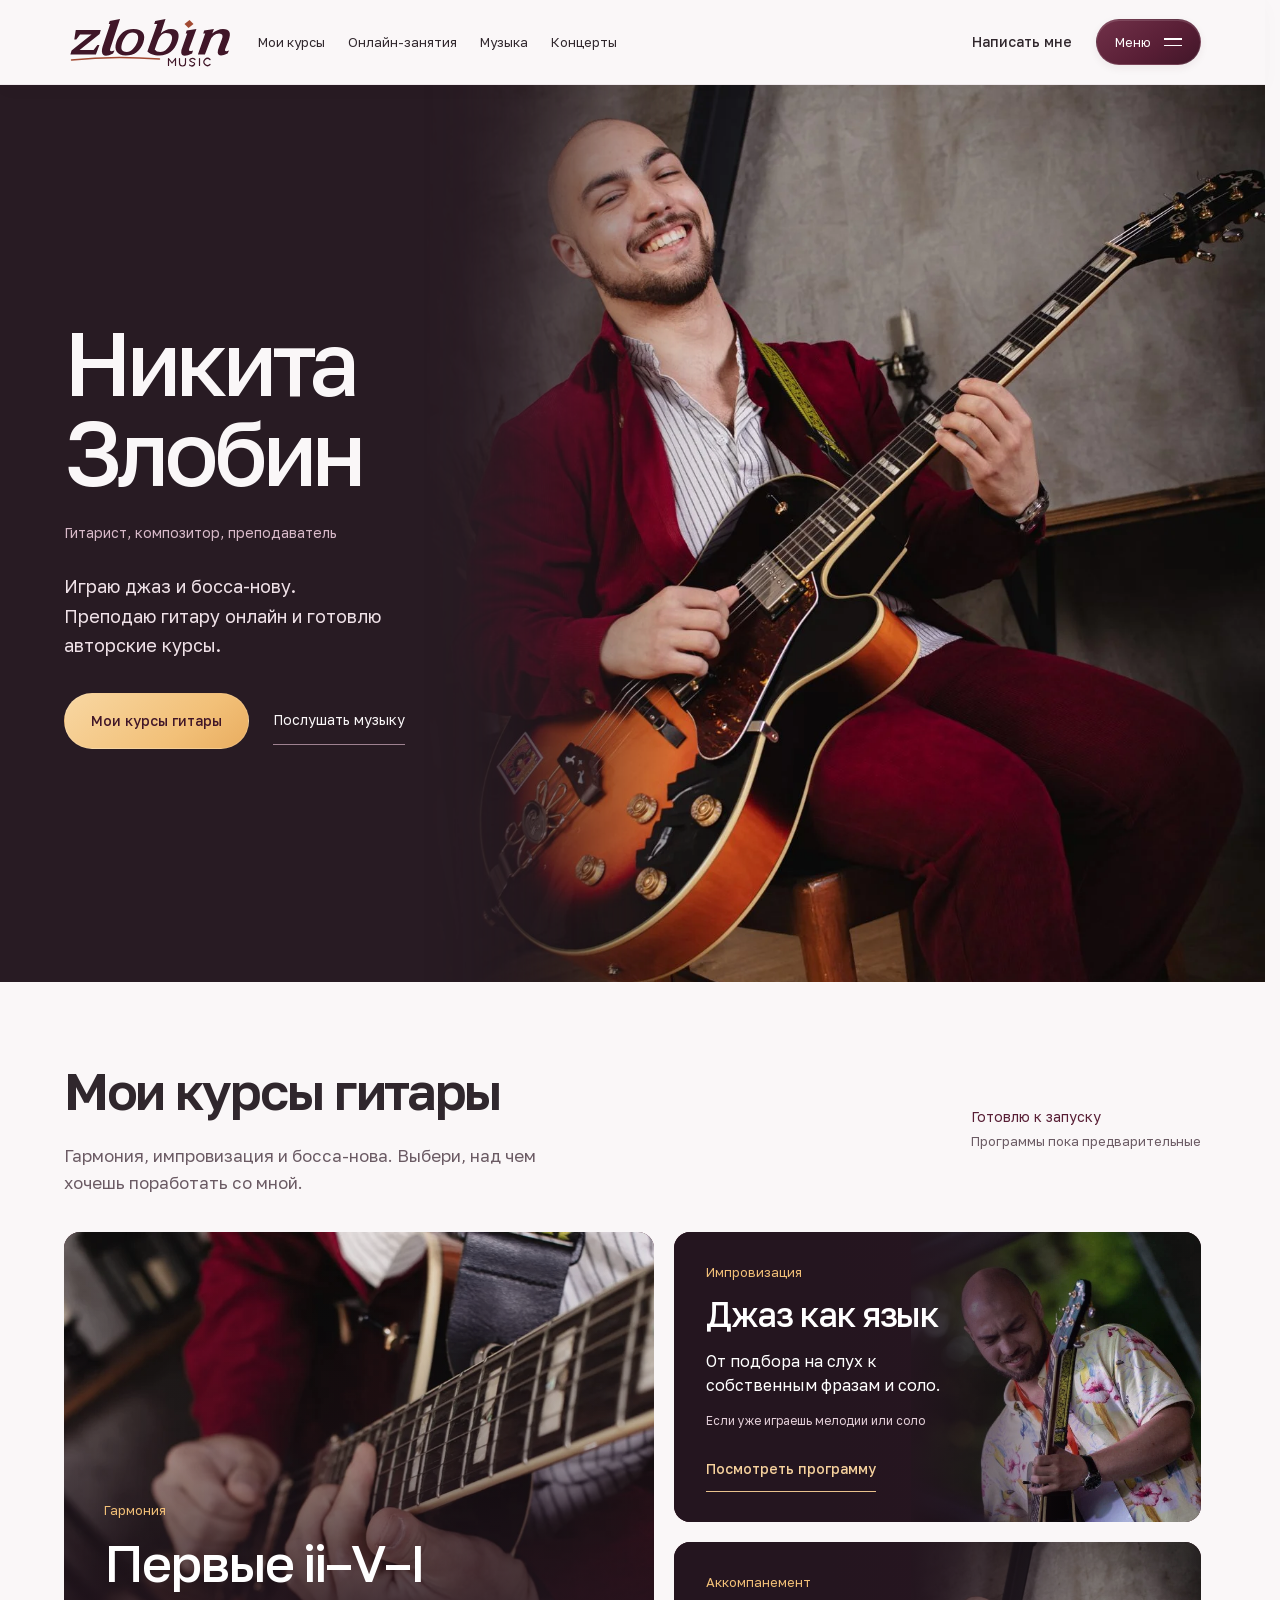
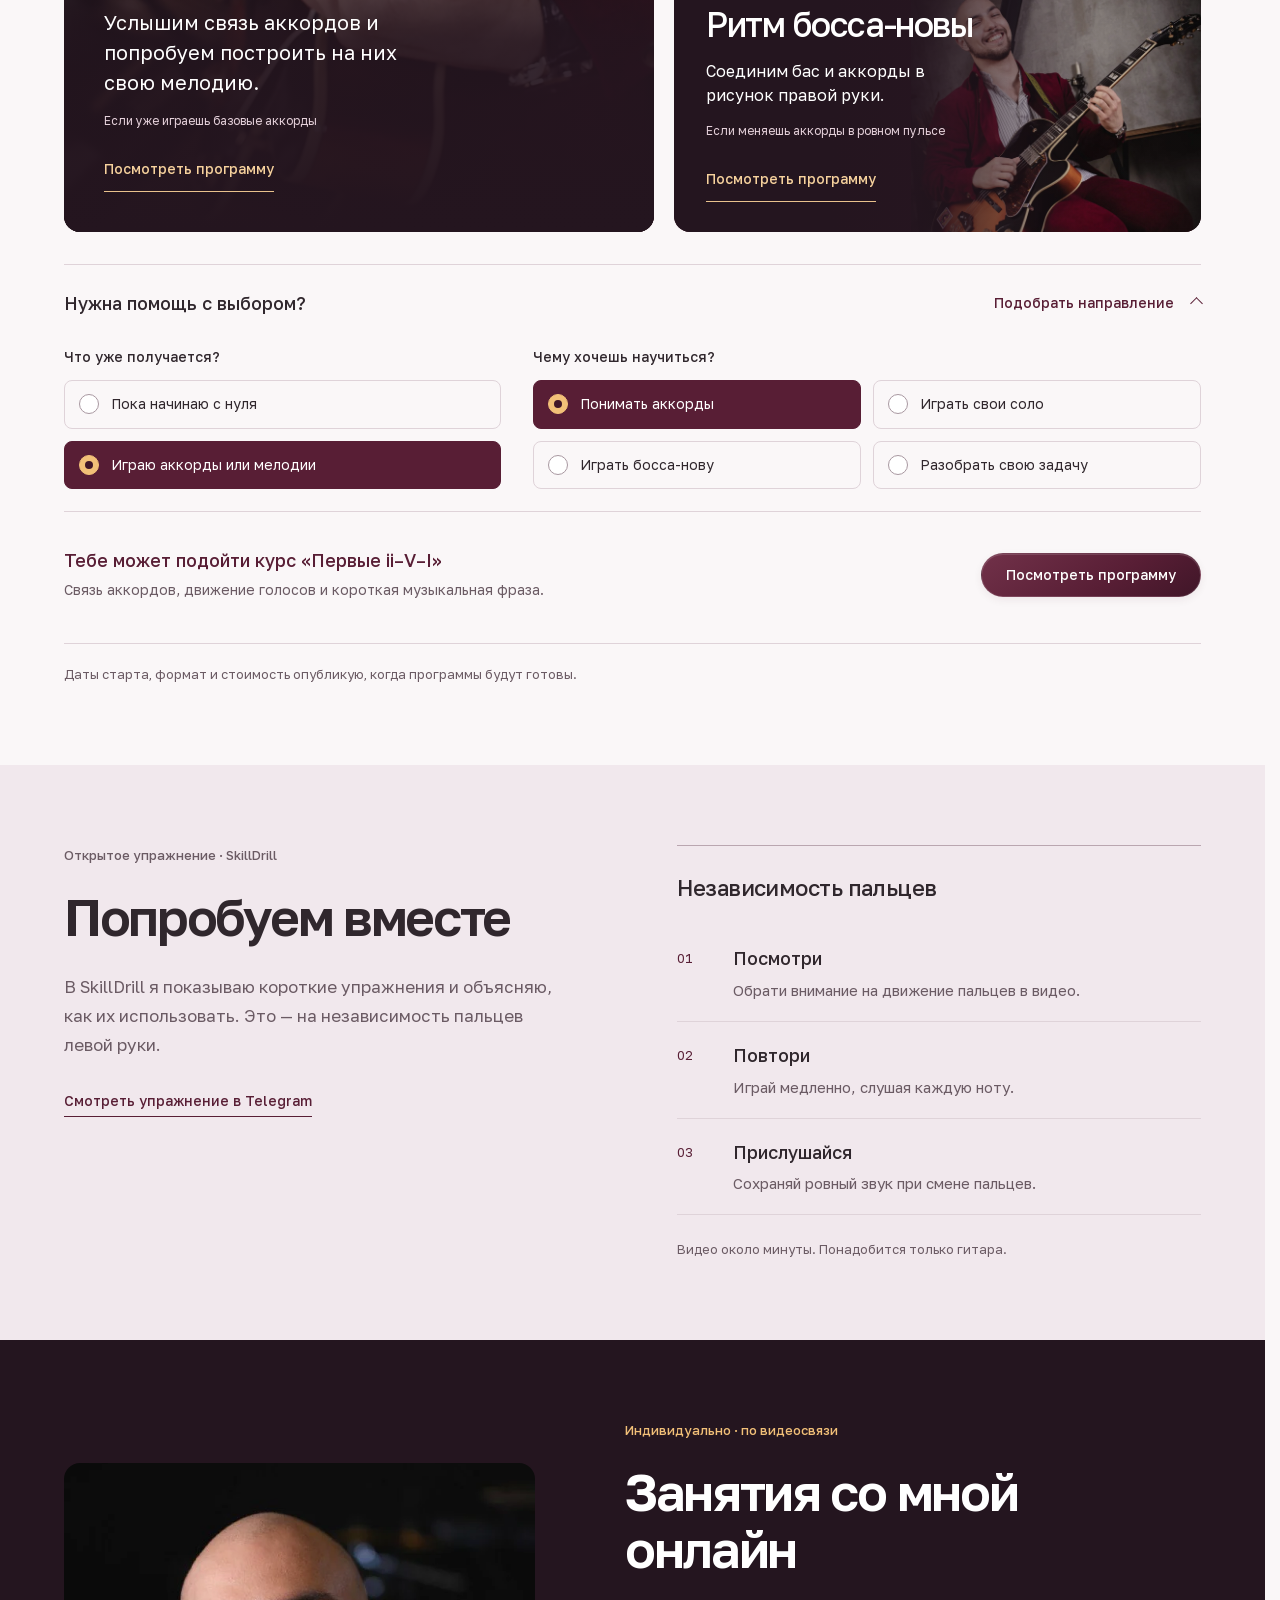
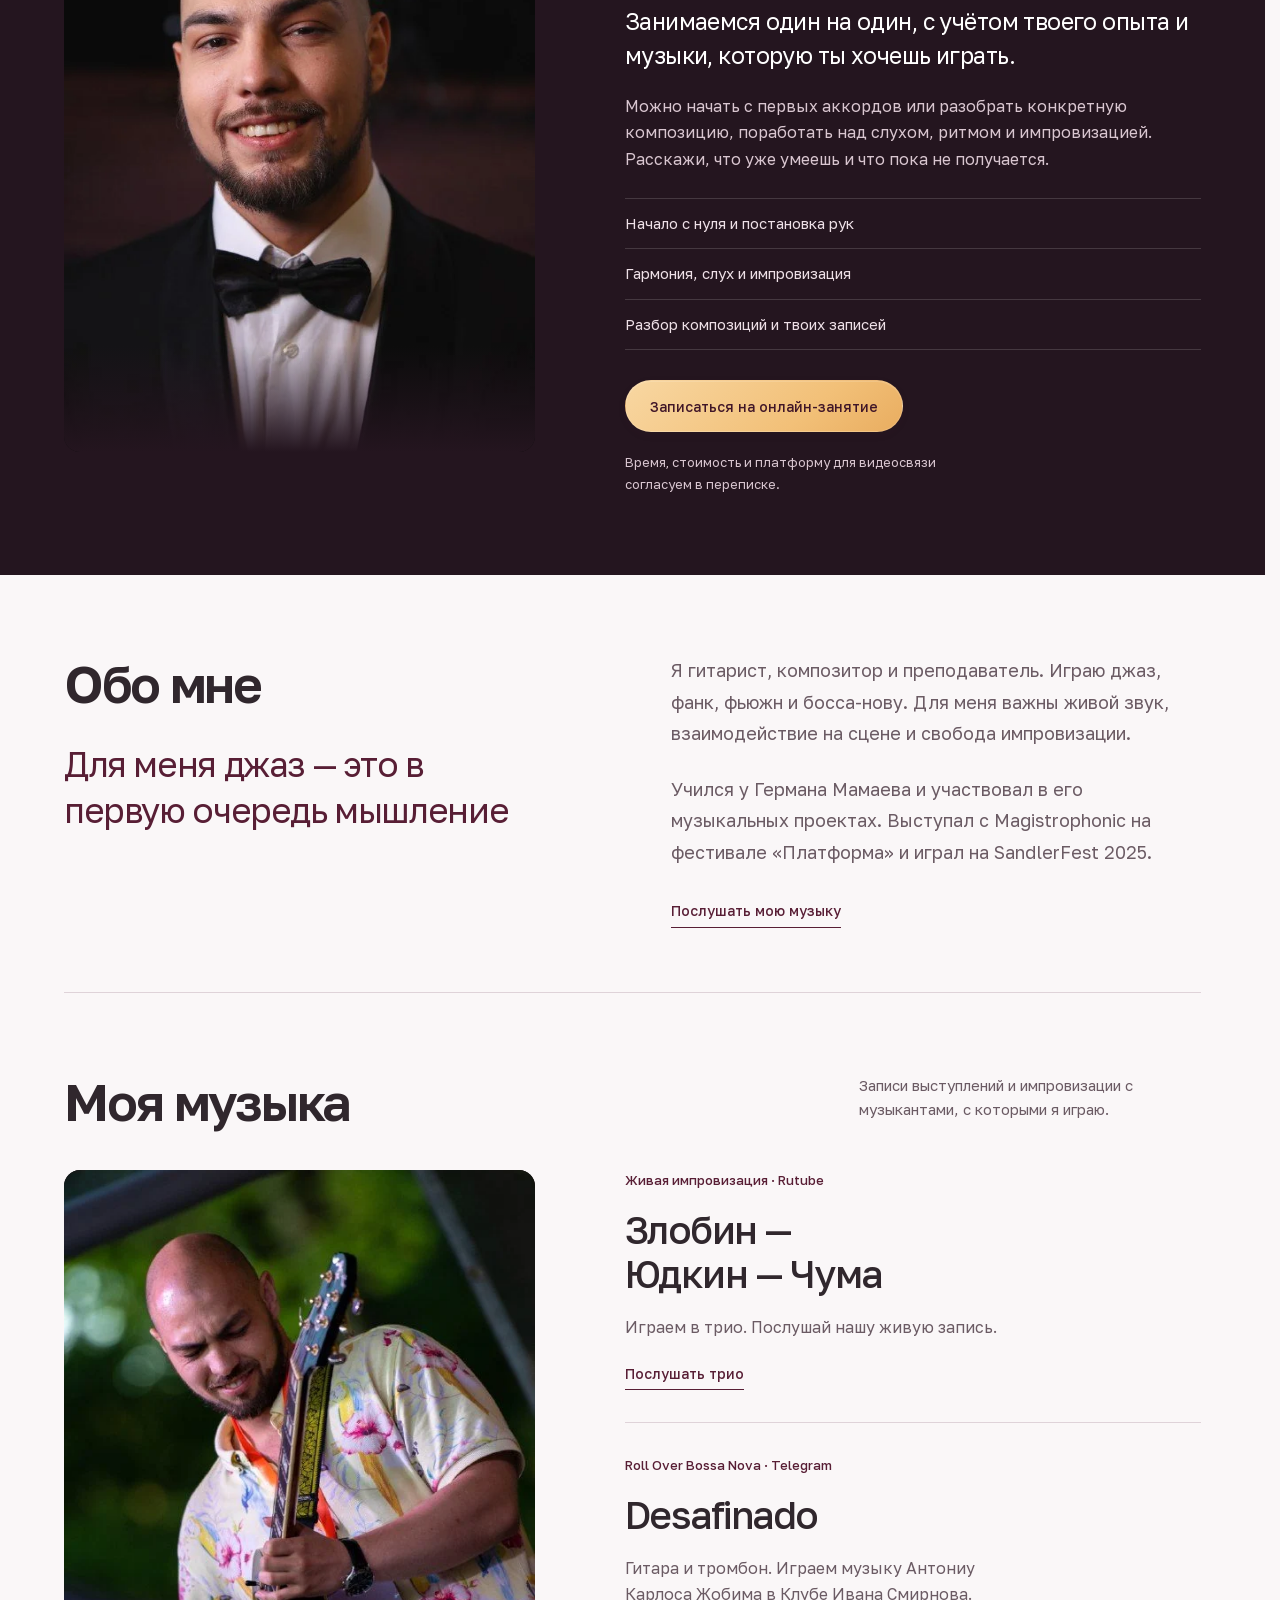
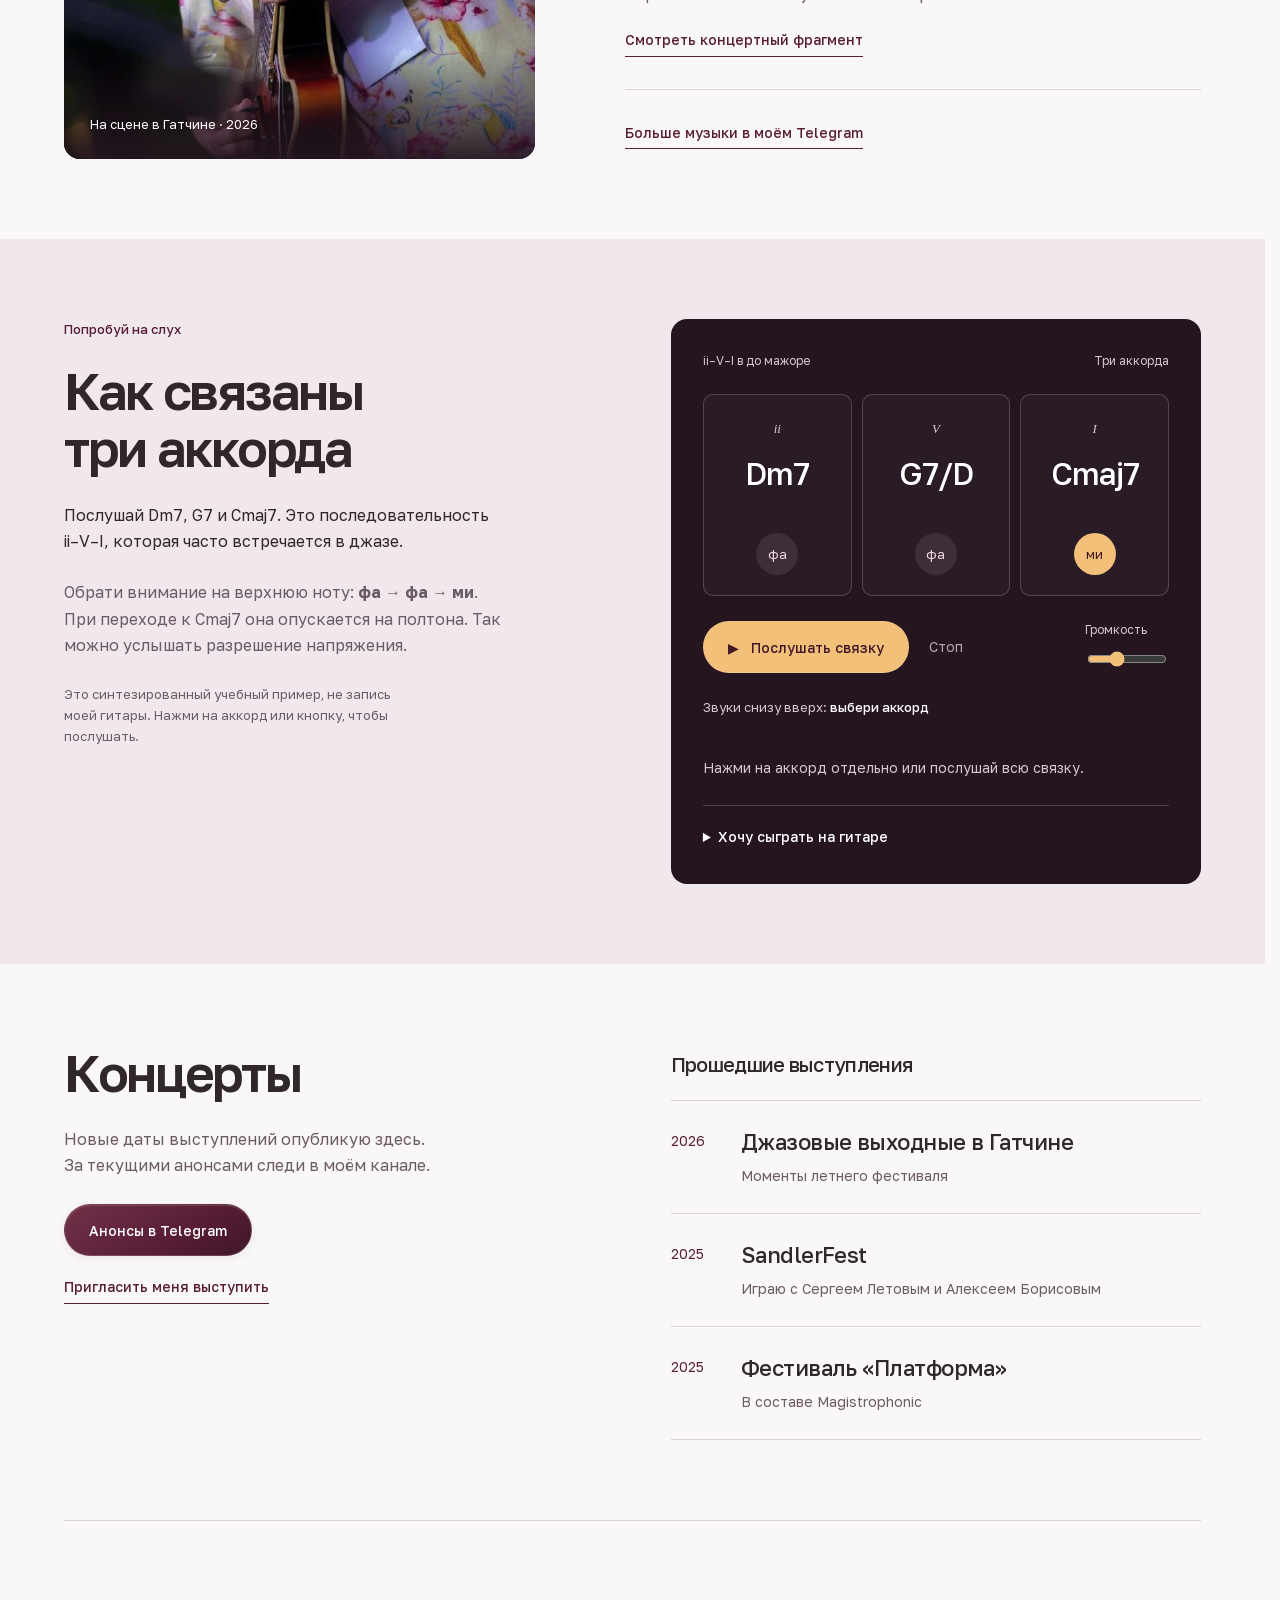
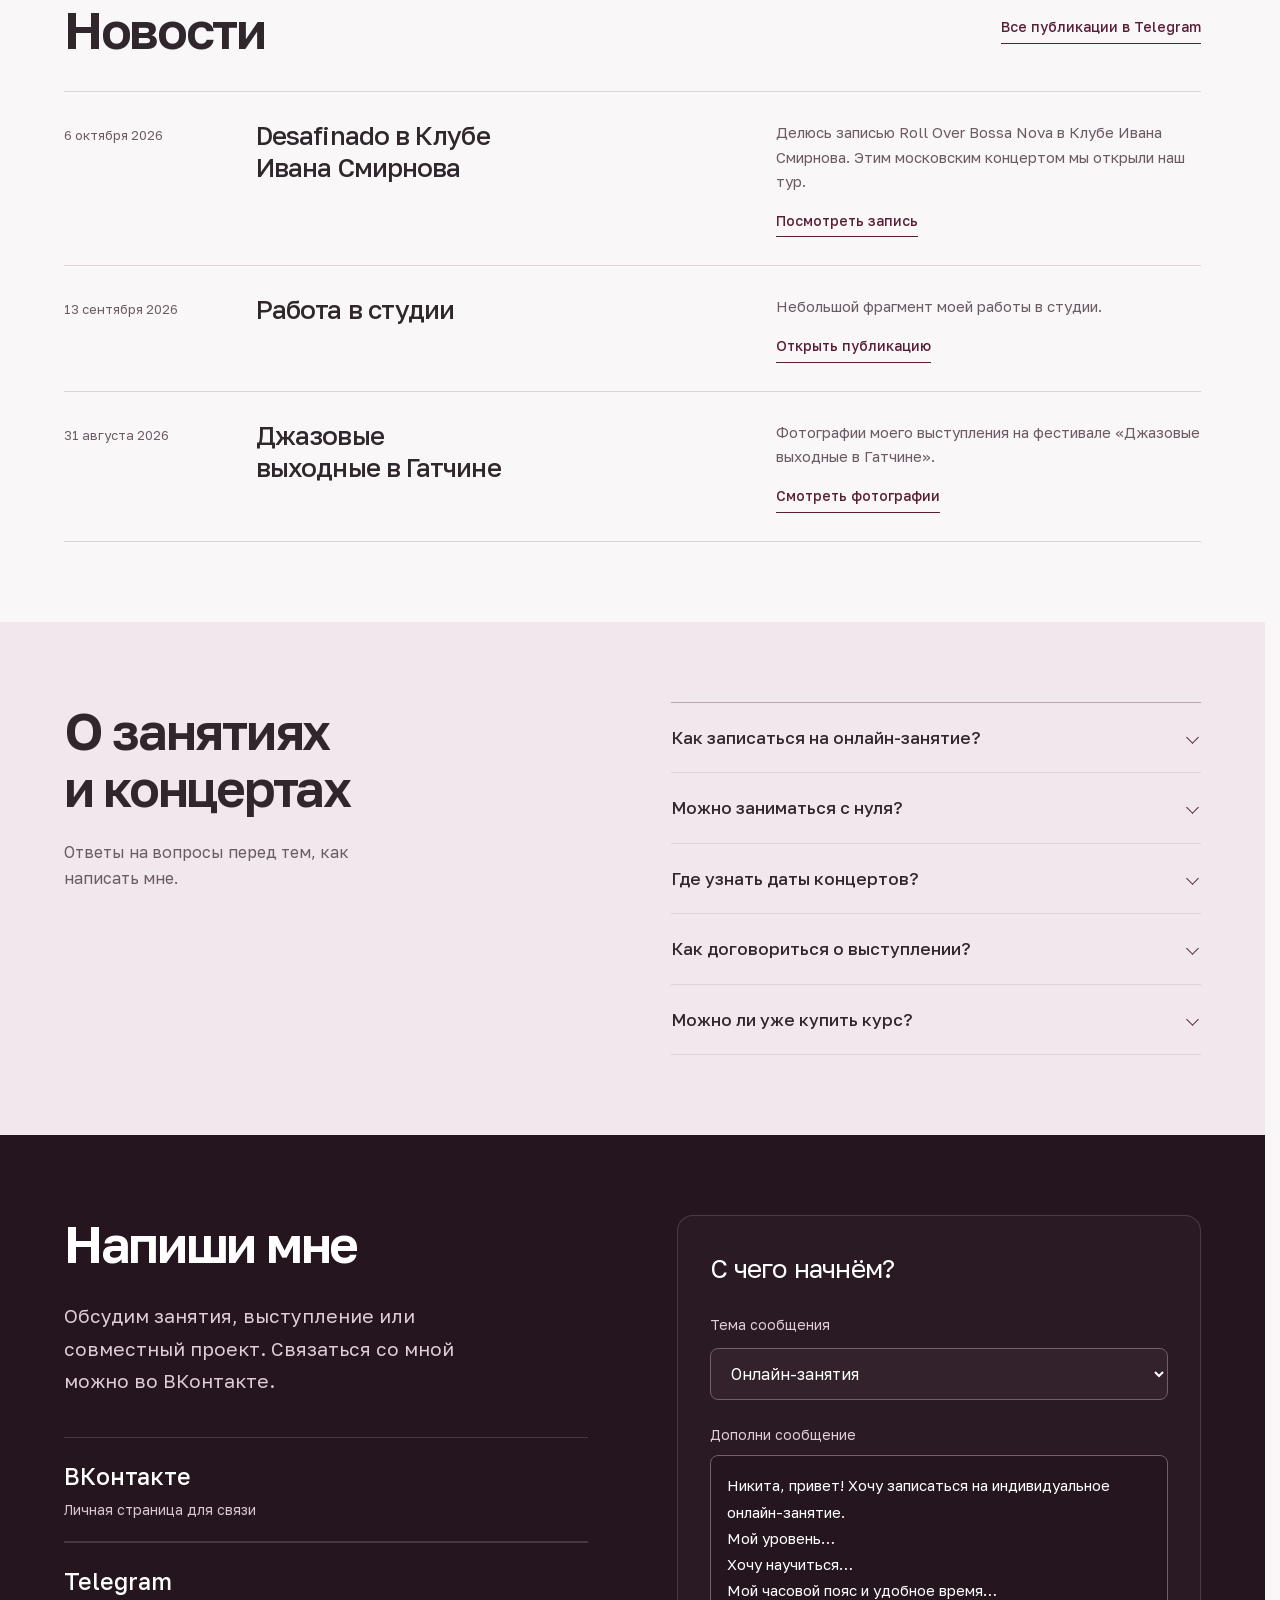
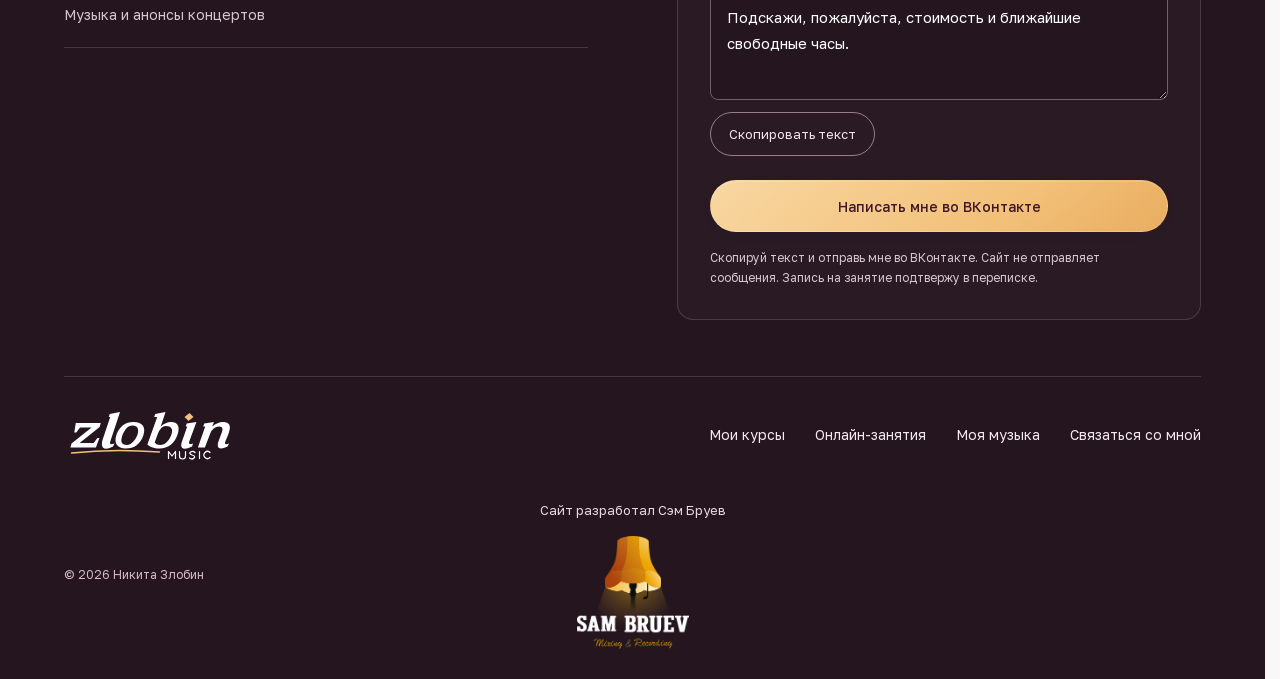
==== docs/index.html @ dd5ce8de "Allocate two thirds to portrait and soften extended fade" ====
<!doctype html>
<html lang="ru">
<head>
<meta charset="utf-8">
<meta name="viewport" content="width=device-width, initial-scale=1">
<meta name="theme-color" content="#581e35">
<meta name="description" content="Я Никита Злобин, гитарист, композитор и преподаватель. Здесь моя музыка, концерты, новости, индивидуальные онлайн-занятия и курсы гитары.">
<meta name="robots" content="noindex, nofollow">
<meta property="og:title" content="Никита Злобин — музыка, концерты и занятия">
<meta property="og:description" content="Моя музыка, концертные записи и индивидуальные онлайн-занятия гитарой.">
<meta property="og:type" content="website">
<title>Никита Злобин — гитарист, композитор, преподаватель | Zlobin Music</title>
<link rel="icon" href="assets/favicon.svg?v=pathways-20261018" type="image/svg+xml">
<link rel="stylesheet" href="styles.css?v=hero-thirds-20261019">
<script src="site.js?v=pathways-20261018" defer></script>
<script src="app.js?v=pathways-20261018" defer></script>
</head>
<body>
<a class="skip" href="#main">Перейти к содержимому</a>
<header class="header">
 <a class="brand" href="#" aria-label="Zlobin Music — на главную"><img src="assets/logo.svg?v=pathways-20261018" alt="Zlobin Music" width="340" height="104"></a>
 <button class="menu-toggle" type="button" aria-expanded="false" aria-controls="menu-dialog" aria-haspopup="dialog">Меню <span class="menu-icon" aria-hidden="true"><i></i><i></i></span></button>
 <nav id="navigation" aria-label="Главная навигация"><a href="#courses">Мои курсы</a><a href="#lessons">Онлайн-занятия</a><a href="#music">Музыка</a><a href="#concerts">Концерты</a></nav>
 <a class="header-contact" href="#contact">Написать мне</a>
</header>
<main id="main">
<section class="artist-opening" aria-labelledby="hero-title">
 <div class="opening-layout">
  <div class="opening-copy">
   <h1 id="hero-title"><span>Никита</span> <span>Злобин</span></h1>
   <p class="opening-role">Гитарист, композитор, преподаватель</p>
   <p class="opening-description">Играю джаз и босса-нову.<br>Преподаю гитару онлайн и готовлю авторские курсы.</p>
   <div class="opening-actions"><a class="button button-light" href="#courses">Мои курсы гитары</a><a class="opening-listen" href="#music">Послушать музыку</a></div>
  </div>
  <figure class="opening-portrait"><img src="assets/portrait-burgundy.webp" width="1200" height="1800" alt="Я с полуакустической гитарой в бордовом костюме" fetchpriority="high"></figure>
 </div>
</section>
<section class="courses section editorial-courses" id="courses" aria-labelledby="courses-title">
 <div class="section-heading"><div><h2 id="courses-title">Мои курсы гитары</h2><p class="course-section-intro">Гармония, импровизация и босса-нова. Выбери, над чем хочешь поработать со мной.</p></div><p class="course-release-note">Готовлю к запуску<br><span>Программы пока предварительные</span></p></div>
 <div class="editorial-course-grid">
 <article class="course-feature course-feature-main"><img class="course-cover" src="assets/hands-fretboard.webp" width="1300" height="867" alt="Мои руки на грифе гитары" loading="lazy"><div class="course-feature-copy"><p class="course-category">Гармония</p><h3><a href="course-harmony.html">Первые ii–V–I</a></h3><p class="course-description">Услышим связь аккордов и попробуем построить на них свою мелодию.</p><p class="course-entry">Если уже играешь базовые аккорды</p><a class="course-feature-link" href="course-harmony.html">Посмотреть программу</a></div></article>
 <article class="course-feature course-feature-jazz"><img class="course-cover" src="assets/concert-gatchina.webp" width="532" height="800" alt="Играю на концерте в Гатчине" loading="lazy"><div class="course-feature-copy"><p class="course-category">Импровизация</p><h3><a href="course-jazz.html">Джаз как язык</a></h3><p class="course-description">От подбора на слух к собственным фразам и соло.</p><p class="course-entry">Если уже играешь мелодии или соло</p><a class="course-feature-link" href="course-jazz.html">Посмотреть программу</a></div></article>
 <article class="course-feature course-feature-bossa"><img class="course-cover" src="assets/portrait-burgundy.webp" width="1200" height="1800" alt="С гитарой перед выступлением" loading="lazy"><div class="course-feature-copy"><p class="course-category">Аккомпанемент</p><h3><a href="course-bossa.html">Ритм босса-новы</a></h3><p class="course-description">Соединим бас и аккорды в рисунок правой руки.</p><p class="course-entry">Если меняешь аккорды в ровном пульсе</p><a class="course-feature-link" href="course-bossa.html">Посмотреть программу</a></div></article>
 </div>
 <details class="course-assistance" open><summary><span>Нужна помощь с выбором?</span><span class="assistance-action">Подобрать направление</span></summary><div class="details-body"><div class="learning-finder" id="choose" aria-labelledby="choose-title">
 <div class="finder-heading"><h3 id="choose-title">Подберём направление</h3><p>Расскажи, что уже получается и что хочется освоить.</p></div>
 <div class="finder-fields"><fieldset class="level-options"><legend>Что уже получается?</legend><label><input type="radio" name="level" value="new"><span>Пока начинаю с нуля</span></label><label><input type="radio" name="level" value="basics" checked><span>Играю аккорды или мелодии</span></label></fieldset>
 <fieldset class="goal-options"><legend>Чему хочешь научиться?</legend><label><input type="radio" name="goal" value="harmony" checked><span>Понимать аккорды</span></label><label><input type="radio" name="goal" value="jazz"><span>Играть свои соло</span></label><label><input type="radio" name="goal" value="bossa"><span>Играть босса-нову</span></label><label><input type="radio" name="goal" value="personal"><span>Разобрать свою задачу</span></label></fieldset></div>
 <div class="recommendation"><div role="status" aria-live="polite"><p id="recommendation-title">Тебе может подойти курс «Первые ii–V–I»</p><span id="recommendation-text">Связь аккордов, движение голосов и короткая музыкальная фраза.</span></div><a class="button button-dark" id="recommendation-action" href="course-harmony.html">Посмотреть программу</a></div>
 <noscript><p>Выбери направление из программ выше или напиши мне о своей задаче.</p></noscript>
 </div></div></details>
 <p class="catalog-note">Даты старта, формат и стоимость опубликую, когда программы будут готовы.</p>
</section>
<section class="section first-lesson" id="first-lesson" aria-labelledby="first-lesson-title">
 <div class="sample-copy"><p class="section-label">Открытое упражнение · SkillDrill</p><h2 id="first-lesson-title">Попробуем вместе</h2><p class="sample-description">В SkillDrill я показываю короткие упражнения и объясняю, как их использовать. Это — на независимость пальцев левой руки.</p><a class="text-link" href="https://t.me/Zlobin_Academy/1515" target="_blank" rel="noopener noreferrer">Смотреть упражнение в Telegram</a></div>
 <div class="exercise-guide"><p class="exercise-heading">Независимость пальцев</p><ol class="exercise-steps"><li><span>Посмотри</span><p>Обрати внимание на движение пальцев в видео.</p></li><li><span>Повтори</span><p>Играй медленно, слушая каждую ноту.</p></li><li><span>Прислушайся</span><p>Сохраняй ровный звук при смене пальцев.</p></li></ol><p class="sample-caption">Видео около минуты. Понадобится только гитара.</p></div>
</section>
<section class="section lessons-section" id="lessons" aria-labelledby="lessons-title"><div class="lessons-photo"><img src="assets/portrait-tux.webp" width="1200" height="1800" alt="Мой портрет перед выступлением" loading="lazy"></div><div class="lessons-copy"><p class="section-label">Индивидуально · по видеосвязи</p><h2 id="lessons-title">Занятия со мной<br>онлайн</h2><p class="large-text">Занимаемся один на один, с учётом твоего опыта и музыки, которую ты хочешь играть.</p><p>Можно начать с первых аккордов или разобрать конкретную композицию, поработать над слухом, ритмом и импровизацией. Расскажи, что уже умеешь и что пока не получается.</p><ul class="lesson-topics"><li>Начало с нуля и постановка рук</li><li>Гармония, слух и импровизация</li><li>Разбор композиций и твоих записей</li></ul><a class="button button-light" href="#contact" data-contact-intent="lesson">Записаться на онлайн-занятие</a><p class="lesson-terms">Время, стоимость и платформу для видеосвязи согласуем в переписке.</p></div></section>
<section class="section mentor" id="nikita" aria-labelledby="nikita-title">
 <div class="mentor-intro"><h2 id="nikita-title">Обо мне</h2><p class="artist-statement">Для меня джаз — это в первую очередь мышление</p></div>
 <div class="mentor-copy"><p>Я гитарист, композитор и преподаватель. Играю джаз, фанк, фьюжн и босса-нову. Для меня важны живой звук, взаимодействие на сцене и свобода импровизации.</p><p>Учился у Германа Мамаева и участвовал в его музыкальных проектах. Выступал с Magistrophonic на фестивале «Платформа» и играл на SandlerFest 2025.</p><a class="text-link" href="#music">Послушать мою музыку</a></div>
</section>
<section class="section music-section" id="music" aria-labelledby="music-title">
 <div class="section-heading"><div><h2 id="music-title">Моя музыка</h2></div><p class="section-aside">Записи выступлений и импровизации с музыкантами, с которыми я играю.</p></div>
 <div class="music-layout">
  <figure class="music-portrait"><img src="assets/concert-gatchina.webp" width="532" height="800" alt="Играю на фестивале в Гатчине" loading="lazy"><figcaption>На сцене в Гатчине · 2026</figcaption></figure>
  <div class="music-recordings"><article class="recording"><p class="section-label">Живая импровизация · Rutube</p><h3>Злобин —<br>Юдкин — Чума</h3><p>Играем в трио. Послушай нашу живую запись.</p><a class="text-link" href="https://rutube.ru/video/dad7300457212fba377046d3d263dbac/" target="_blank" rel="noopener noreferrer">Послушать трио</a></article><article class="recording"><p class="section-label">Roll Over Bossa Nova · Telegram</p><h3>Desafinado</h3><p>Гитара и тромбон. Играем музыку Антониу Карлоса Жобима в Клубе Ивана Смирнова.</p><a class="text-link" href="https://t.me/Zlobin_Academy/1796" target="_blank" rel="noopener noreferrer">Смотреть концертный фрагмент</a></article><a class="music-more text-link" href="https://t.me/Zlobin_Academy" target="_blank" rel="noopener noreferrer">Больше музыки в моём Telegram</a></div>
 </div>
</section>
<section class="practice" id="practice" aria-labelledby="practice-title">
 <div class="practice-intro"><p class="section-label">Попробуй на слух</p><h2 id="practice-title">Как связаны<br>три аккорда</h2><p>Послушай Dm7, G7 и Cmaj7. Это последовательность ii–V–I, которая часто встречается в джазе.</p><p class="practice-instruction">Обрати внимание на верхнюю ноту: <strong>фа → фа → ми</strong>. При переходе к Cmaj7 она опускается на полтона. Так можно услышать разрешение напряжения.</p><p class="audio-disclaimer">Это синтезированный учебный пример, не запись моей гитары. Нажми на аккорд или кнопку, чтобы послушать.</p></div>
 <div class="lesson"><div class="lesson-top"><span>ii–V–I в до мажоре</span><span>Три аккорда</span></div>
  <div class="chords"><button class="chord" data-chord="0" aria-label="Послушать Dm7, ре минор септаккорд"><span class="degree">ii</span><strong>Dm7</strong><span class="chord-notes">ре · ля · до · фа</span><span class="top-note">фа</span></button><button class="chord" data-chord="1" aria-label="Послушать G7 с ре в басу"><span class="degree">V</span><strong>G7/D</strong><span class="chord-notes">ре · соль · си · фа</span><span class="top-note">фа</span></button><button class="chord" data-chord="2" aria-label="Послушать Cmaj7, до мажорный большой септаккорд"><span class="degree">I</span><strong>Cmaj7</strong><span class="chord-notes">до · соль · си · ми</span><span class="top-note resolve">ми</span></button></div>
  <div class="lesson-controls"><button class="button button-dark" id="play-sequence" aria-pressed="false"><span aria-hidden="true">▶</span> Послушать связку</button><button class="sound-stop" id="stop-audio" disabled>Стоп</button><label class="volume">Громкость <input id="volume" type="range" min="0" max="100" value="35" aria-label="Громкость примера"></label></div>
  <p class="voicing-caption">Звуки снизу вверх: <strong id="voicing-notes">выбери аккорд</strong></p><p class="sound-status" id="sound-status" role="status" aria-live="polite">Нажми на аккорд отдельно или послушай всю связку.</p>
  <details class="play-yourself"><summary>Хочу сыграть на гитаре</summary><div class="details-body"><div><p>Стандартный строй: ми–ля–ре–соль–си–ми. Струны от шестой к первой. × — не играть. Числа — лады.</p><dl><div><dt>Dm7</dt><dd>× 5 7 5 6 ×</dd></div><div><dt>G7/D</dt><dd>× 5 5 4 6 ×</dd></div><div><dt>Cmaj7</dt><dd>× 3 5 4 5 ×</dd></div></dl><p>G7/D — аккорд G7 с нотой ре в басу. Играй медленно, слушая каждый голос. Сначала спой верхние ноты, затем найди их на грифе.</p></div></div></details>
 </div>
</section>
<section class="concert-section section" id="concerts" aria-labelledby="concerts-title">
 <div class="concert-heading"><h2 id="concerts-title">Концерты</h2><p>Новые даты выступлений опубликую здесь. За текущими анонсами следи в моём канале.</p><a class="button button-dark" href="https://t.me/Zlobin_Academy" target="_blank" rel="noopener noreferrer">Анонсы в Telegram</a><a class="text-link concert-booking" href="#contact" data-contact-intent="concert">Пригласить меня выступить</a></div>
 <div class="concert-archive"><h3>Прошедшие выступления</h3>
 <a class="archive-item" href="https://t.me/Zlobin_Academy/1784" target="_blank" rel="noopener noreferrer"><span class="archive-year">2026</span><div><h4>Джазовые выходные в Гатчине</h4><p>Моменты летнего фестиваля</p></div></a>
 <a class="archive-item" href="https://t.me/Zlobin_Academy/1471" target="_blank" rel="noopener noreferrer"><span class="archive-year">2025</span><div><h4>SandlerFest</h4><p>Играю с Сергеем Летовым и Алексеем Борисовым</p></div></a>
 <a class="archive-item" href="https://t.me/Zlobin_Academy/1303" target="_blank" rel="noopener noreferrer"><span class="archive-year">2025</span><div><h4>Фестиваль «Платформа»</h4><p>В составе Magistrophonic</p></div></a>
 </div>
</section>
<section class="section news-section" id="news" aria-labelledby="news-title"><div class="section-heading"><div><h2 id="news-title">Новости</h2></div><a class="text-link" href="https://t.me/Zlobin_Academy" target="_blank" rel="noopener noreferrer">Все публикации в Telegram</a></div>
 <div class="news-grid">
 <article class="news-item"><time datetime="2026-10-06">6 октября 2026</time><h3><a href="https://t.me/Zlobin_Academy/1796" target="_blank" rel="noopener noreferrer">Desafinado в Клубе Ивана Смирнова</a></h3><p>Делюсь записью Roll Over Bossa Nova в Клубе Ивана Смирнова. Этим московским концертом мы открыли наш тур.</p><a class="text-link" href="https://t.me/Zlobin_Academy/1796" target="_blank" rel="noopener noreferrer">Посмотреть запись</a></article>
 <article class="news-item"><time datetime="2026-09-13">13 сентября 2026</time><h3><a href="https://t.me/Zlobin_Academy/1791" target="_blank" rel="noopener noreferrer">Работа в студии</a></h3><p>Небольшой фрагмент моей работы в студии.</p><a class="text-link" href="https://t.me/Zlobin_Academy/1791" target="_blank" rel="noopener noreferrer">Открыть публикацию</a></article>
 <article class="news-item"><time datetime="2026-08-31">31 августа 2026</time><h3><a href="https://t.me/Zlobin_Academy/1784" target="_blank" rel="noopener noreferrer">Джазовые выходные в Гатчине</a></h3><p>Фотографии моего выступления на фестивале «Джазовые выходные в Гатчине».</p><a class="text-link" href="https://t.me/Zlobin_Academy/1784" target="_blank" rel="noopener noreferrer">Смотреть фотографии</a></article>
 </div>
</section>
<section class="section faq" id="questions" aria-labelledby="faq-title"><div><h2 id="faq-title">О занятиях<br>и концертах</h2><p class="faq-intro">Ответы на вопросы перед тем, как написать мне.</p></div><div class="faq-list">
<details><summary>Как записаться на онлайн-занятие?</summary><div class="details-body"><p>Выбери тему «Онлайн-занятия» в контактах и напиши мне во ВКонтакте. Расскажи о своём уровне и задачах, укажи часовой пояс и удобное время. Стоимость, расписание и платформу для видеосвязи обсудим в переписке. Запись подтвержу лично.</p></div></details>
<details><summary>Можно заниматься с нуля?</summary><div class="details-body"><p>Да, можем начать с первых аккордов. Расскажи мне о своём инструменте и о музыке, которую хочешь играть. А для курсов ii–V–I, импровизации и босса-новы уже понадобятся базовые навыки.</p></div></details>
<details><summary>Где узнать даты концертов?</summary><div class="details-body"><p>Следи за анонсами в <a href="https://t.me/Zlobin_Academy" target="_blank" rel="noopener noreferrer">моём Telegram-канале</a>. Записи и фотографии прошлых выступлений собраны в разделе «Концерты».</p></div></details>
<details><summary>Как договориться о выступлении?</summary><div class="details-body"><p>В контактах выбери «Выступление на мероприятии». Напиши мне дату, город, площадку и желаемый формат выступления. Обсудим программу и условия.</p></div></details>
<details><summary>Можно ли уже купить курс?</summary><div class="details-body"><p>Я ещё готовлю курсы. Пока можно посмотреть предварительные программы и написать мне о своём интересе. Даты, формат и стоимость опубликую перед запуском. Оплата на сайте пока не открыта.</p></div></details>
</div></section>
<section class="contact" id="contact" aria-labelledby="contact-title"><div><h2 id="contact-title">Напиши мне</h2><p class="contact-intro">Обсудим занятия, выступление или совместный проект. Связаться со мной можно во ВКонтакте.</p><div class="contact-links"><a href="https://vk.com/nik_zlobin" target="_blank" rel="noopener noreferrer"><strong>ВКонтакте</strong><span>Личная страница для связи</span></a><a href="https://t.me/Zlobin_Academy" target="_blank" rel="noopener noreferrer"><strong>Telegram</strong><span>Музыка и анонсы концертов</span></a></div></div><div class="contact-action"><p class="contact-form-heading">С чего начнём?</p><label class="contact-topic-label" for="contact-topic">Тема сообщения</label><select id="contact-topic"><option value="lesson">Онлайн-занятия</option><option value="concert">Выступление на мероприятии</option><option value="collaboration">Совместный проект</option><option value="course">Курсы</option></select><div class="message-box"><label for="contact-message">Дополни сообщение</label><textarea id="contact-message" rows="6" spellcheck="false">Никита, привет! Хочу записаться на индивидуальное онлайн-занятие.
Мой уровень…
Хочу научиться…
Мой часовой пояс и удобное время…
Подскажи, пожалуйста, стоимость и ближайшие свободные часы.</textarea><div class="copy-row"><button class="copy-button" type="button" data-copy="contact-message">Скопировать текст</button><span class="copy-status" id="contact-message-status" role="status"></span></div></div><a class="button button-light" href="https://vk.com/nik_zlobin" target="_blank" rel="noopener noreferrer">Написать мне во ВКонтакте</a><p class="contact-note">Скопируй текст и отправь мне во ВКонтакте. Сайт не отправляет сообщения. Запись на занятие подтвержу в переписке.</p></div></section>
</main>
<footer class="site-footer">
 <div class="footer-main"><a class="brand" href="#" aria-label="Zlobin Music — на главную"><img src="assets/logo-light.svg?v=pathways-20261018" alt="Zlobin Music" width="340" height="104"></a><nav class="footer-nav" aria-label="Навигация в подвале"><a href="#courses">Мои курсы</a><a href="#lessons">Онлайн-занятия</a><a href="#music">Моя музыка</a><a href="#contact">Связаться со мной</a></nav></div>
 <div class="footer-meta"><span>© 2026 Никита Злобин</span><a class="footer-creator" href="https://sambruev.ru/" target="_blank" rel="noopener noreferrer" aria-label="Сайт разработал Сэм Бруев — перейти на sambruev.ru"><span class="footer-creator-label">Сайт разработал Сэм Бруев</span><img src="assets/sam-bruev-logo.png?v=transparent" alt="Sam Bruev — логотип с лампой" width="512" height="514" loading="lazy"></a></div>
</footer>
<dialog id="menu-dialog" class="menu-drawer" aria-labelledby="menu-title">
<div class="drawer-top"><span id="menu-title"><img src="assets/logo-light.svg?v=pathways-20261018" width="340" height="104" alt="Zlobin Music"></span><button class="menu-close" type="button" aria-label="Закрыть меню"><span aria-hidden="true">×</span></button></div>
<div class="drawer-intro"><img src="assets/portrait-burgundy.webp" alt="" width="1200" height="1800"><div><p>Никита Злобин</p><span>Гитарист и преподаватель</span></div></div>
<nav class="drawer-nav" aria-label="Все разделы сайта"><a href="#courses">Мои курсы</a><a href="#nikita">Обо мне</a><a href="#lessons">Онлайн-занятия</a><a href="#music">Моя музыка</a><a href="#concerts">Концерты</a><a href="#news">Новости</a><a href="#contact">Написать мне</a></nav>

</dialog>

<noscript><div class="noscript">Подбор курса, меню и звук используют JavaScript. Программы курсов и ссылки на мои страницы доступны без него.</div></noscript>
</body>
</html>
---- docs/styles.css ----
@font-face{font-family:Golos;src:url('assets/golos-latin.woff2') format('woff2');font-style:normal;font-weight:400 900;font-display:swap;unicode-range:U+0000-00FF,U+0131,U+0152-0153,U+02BB-02BC,U+02C6,U+02DA,U+02DC,U+0304,U+0308,U+0329,U+2000-206F,U+20AC,U+2122,U+2191,U+2193,U+2212,U+2215,U+FEFF,U+FFFD}
@font-face{font-family:Golos;src:url('assets/golos-cyrillic.woff2') format('woff2');font-style:normal;font-weight:400 900;font-display:swap;unicode-range:U+0301,U+0400-045F,U+0490-0491,U+04B0-04B1,U+2116}
:root{--wine:#581e35;--wine-dark:#401628;--ink:#242c38;--muted:#59636e;--paper:#fafbfc;--blue:#e8eff6;--blue-deep:#203c58;--line:#d1d9e1;--white:#fff;--gutter:clamp(22px,5vw,80px);--radius:5px;--font:Golos,Arial,sans-serif;color-scheme:light}
*{box-sizing:border-box}html{scroll-behavior:smooth;scroll-padding-top:28px}body{margin:0;color:var(--ink);background:var(--paper);font:16px/1.6 var(--font);-webkit-font-smoothing:antialiased}body.modal-open{overflow:hidden}button,input{font:inherit}a{color:inherit;text-decoration:none}button{cursor:pointer}button:disabled{cursor:default}button,a,input,summary{-webkit-tap-highlight-color:transparent}button:focus-visible,a:focus-visible,input:focus-visible,summary:focus-visible{outline:3px solid #ad6213;outline-offset:5px}img{display:block;max-width:100%;height:auto}p,h1,h2,h3,figure{margin:0}p{max-width:67ch}h1,h2,h3{font-weight:600;letter-spacing:-.055em;line-height:1.06;text-wrap:balance}h1{font-size:clamp(56px,6.5vw,104px)}h2{font-size:clamp(35px,4vw,62px)}h3{font-size:clamp(27px,2.4vw,37px)}.sr-only{position:absolute;width:1px;height:1px;overflow:hidden;clip-path:inset(50%);white-space:nowrap}.skip{position:fixed;left:20px;top:-100px;padding:12px 20px;z-index:100;background:white;color:var(--ink)}.skip:focus{top:16px}.header{min-height:100px;padding:20px var(--gutter);display:flex;align-items:center;justify-content:space-between;gap:24px;background:#fff}.brand{display:block;line-height:1}.brand>span{font-size:38px;font-weight:700;letter-spacing:-3px;position:relative;padding-right:50px}.brand-music{position:absolute;right:0;bottom:-12px;font-family:Georgia,serif;font-size:23px;font-style:italic;font-weight:400;letter-spacing:-1.5px}.brand img{width:150px;height:auto}.header nav{display:flex;align-items:center;gap:30px;font-size:14px}.header nav a:hover,.header-contact:hover{color:var(--wine);text-decoration:underline;text-underline-offset:6px}.header-contact{font-size:14px;font-weight:500}.header-contact span{margin-left:16px}.menu-toggle{display:none}.hero{display:grid;grid-template-columns:1.08fr 1fr;min-height:720px;background:var(--wine);color:#fff;overflow:hidden}.hero-copy{padding:clamp(48px,5.3vw,86px) 36px 34px var(--gutter);display:flex;align-items:flex-start;flex-direction:column}.intro{font-size:14px;color:#e8ccd7;margin-bottom:36px;line-height:1.5}.hero-description{font-size:18px;line-height:1.7;max-width:430px;margin-top:30px;color:#f1dee6}.hero-actions{display:flex;align-items:center;gap:28px;margin-top:38px;flex-wrap:wrap}.button{display:inline-flex;align-items:center;justify-content:center;gap:22px;min-height:54px;padding:14px 23px;border:1px solid transparent;border-radius:var(--radius);font-size:14px;font-weight:500;line-height:1.5;transition:background-color .15s,color .15s}.button-light{background:#fff;color:var(--wine)}.button-light:hover{background:#f2e8ed}.button-dark{background:var(--blue-deep);color:#fff}.button-dark:hover{background:#142a40}.button-outline{border-color:var(--ink);background:transparent;color:var(--ink)}.button-outline:hover{background:var(--ink);color:#fff}.listen-link{position:relative;padding-left:39px;line-height:1.4;font-size:14px}.listen-link small{display:block;color:#e8ccd7;font-size:11px;margin-top:5px}.play-icon{position:absolute;left:0;top:2px;border:1px solid #bc8a9f;border-radius:100%;width:29px;height:29px;display:grid;place-items:center;font-size:10px;padding-left:1px}.hero-foot{margin-top:auto;padding-top:48px;color:#d4acbc;font-size:12px}.hero-photo{position:relative;min-width:0}.hero-photo>img{position:absolute;width:100%;height:100%;object-fit:cover;object-position:50% 38%}.hero-photo figcaption{position:absolute;bottom:24px;right:26px;padding:12px 17px;background:#fff;color:var(--ink);font-weight:500;font-size:14px;border-radius:3px}.hero-photo figcaption span{display:block;font-size:10px;font-weight:400;margin-top:4px}.musical-line{padding:26px var(--gutter);display:flex;justify-content:space-between;gap:16px;align-items:center;background:var(--blue);font-size:18px;font-weight:500;letter-spacing:-.4px}.line-mark{color:#6a839d;font-family:Georgia,serif;font-size:28px}.section{padding:100px var(--gutter);max-width:1600px;margin:auto}.section-label{font-size:13px;font-weight:500;margin-bottom:22px;color:var(--muted)}.intro-section{display:grid;grid-template-columns:1fr 1fr;gap:8%}.intro-explanation p+p{margin-top:18px;color:var(--muted)}.large-text{font-size:clamp(21px,2vw,27px);line-height:1.45;letter-spacing:-.6px}.text-link{display:inline-flex;align-items:center;gap:14px;border:0;border-bottom:1px solid currentColor;background:transparent;padding:0 0 4px;font-size:14px;font-weight:500;color:var(--wine);line-height:1.6}.text-link:hover{color:var(--ink)}.intro-explanation .text-link{margin-top:26px}.courses{padding-top:85px}.section-heading{display:flex;align-items:flex-end;justify-content:space-between;gap:40px;margin-bottom:40px}.launch-note{display:flex;gap:12px;max-width:330px;font-size:12px;color:var(--muted)}.launch-note strong{font-size:13px;color:var(--ink);font-weight:500}.launch-note p{margin-top:5px}.status-dot{width:8px;height:8px;background:#2d664b;flex-shrink:0;border-radius:50%;margin-top:6px}.course-grid{display:grid;grid-template-columns:repeat(3,minmax(0,1fr));gap:26px}.course{min-width:0;display:flex;flex-direction:column;background:#fff;border:1px solid var(--line);border-radius:5px;overflow:hidden}.course-art{height:230px;position:relative;overflow:hidden}.harmony-art{background:#c9dced;display:flex;align-items:center;justify-content:space-around;padding:20px;color:#254760}.harmony-art>span{font-family:Georgia,serif;font-size:80px;font-style:italic;position:relative;z-index:1}.harmony-art svg{position:absolute;left:0;bottom:15px;right:0;width:100%;height:90px;fill:none;stroke:#678faf;stroke-width:2}.jazz-art img{width:100%;height:100%;object-fit:cover;object-position:center 50%}.jazz-art>span{position:absolute;bottom:18px;left:22px;font-size:30px;color:white;font-weight:600;letter-spacing:-1px;text-shadow:0 2px 10px #000}.bossa-art{background:#eadfd3;color:#5d3026;padding:28px;display:flex;justify-content:space-between}.bossa-art>span{font-size:60px;line-height:.95;letter-spacing:-3px;font-weight:500}.rhythm{display:flex;gap:9px;position:absolute;bottom:21px;right:21px;align-items:flex-end}.rhythm i{display:block;width:10px;height:36px;background:#98644d;border-radius:6px}.rhythm i:nth-child(3n+1){height:65px}.rhythm i:nth-child(3n+2){height:22px}.course-content{padding:27px 25px 22px;display:flex;flex-direction:column;flex:1}.course-type{font-size:13px;color:var(--muted);margin-bottom:15px}.course-content h3{margin-bottom:19px}.course-content>p:not(.course-type){font-size:16px;line-height:1.65}.course-content .course-fit{margin-top:20px;color:var(--muted);font-size:14px!important;padding-bottom:25px}.course-open{margin-top:auto;background:none;border:0;border-top:1px solid var(--line);width:100%;padding:19px 0 0;text-align:left;color:var(--wine);font-size:13px;font-weight:500;display:flex;justify-content:space-between;gap:8px}.course-open:hover{color:var(--ink)}.catalog-note{font-size:14px;color:var(--muted);margin-top:19px}.course-help{display:flex;justify-content:space-between;align-items:center;gap:24px;margin-top:35px;padding-top:30px;border-top:1px solid var(--line);font-size:17px}.course-help p>span{font-size:13px;color:var(--muted)}.practice{padding:85px var(--gutter);background:var(--blue);display:grid;grid-template-columns:.85fr 1.15fr;gap:7%;align-items:center}.practice-intro>p:not(.section-label){margin-top:25px;font-size:15px;max-width:44ch}.practice-intro .practice-instruction{color:var(--muted)}.practice-intro .audio-disclaimer{font-size:13px!important;line-height:1.6;color:var(--muted)}.lesson{background:#fff;padding:30px;border-radius:7px;box-shadow:0 12px 40px #26415c09}.lesson-top{display:flex;justify-content:space-between;font-size:12px;color:var(--muted);gap:20px;padding-bottom:20px}.chords{display:grid;grid-template-columns:repeat(3,minmax(0,1fr));gap:10px}.chord{padding:20px 6px 14px;border:1px solid var(--line);border-radius:4px;background:var(--paper);color:var(--ink);display:flex;flex-direction:column;align-items:center;min-width:0;transition:background-color .15s,border-color .15s}.chord:hover{border-color:var(--blue-deep)}.chord.active{background:var(--blue-deep);color:#fff;border-color:var(--blue-deep)}.degree{font-size:13px;font-family:Georgia,serif;font-style:italic}.chord strong{font-size:clamp(21px,2.2vw,33px);letter-spacing:-1px;font-weight:500;margin:8px 0 10px}.chord-notes{display:none}.top-note{display:grid;place-items:center;border-radius:50%;width:42px;height:42px;margin-top:24px;background:#e3ebf3;font-size:13px;color:var(--blue-deep)}.top-note.resolve{background:#e2eddf;color:#345230}.lesson-controls{display:flex;flex-wrap:wrap;gap:15px;align-items:center;margin-top:24px}.lesson-controls .button{font-size:12px;min-height:48px;padding:11px 16px;gap:12px}.sound-stop{border:0;background:none;color:var(--ink);font-size:12px;padding:10px 0}.sound-stop:disabled{color:#6e7781}.volume{margin-left:auto;font-size:10px;color:var(--muted);display:flex;flex-direction:column;gap:3px}.volume input{width:80px;accent-color:var(--blue-deep);height:20px}.sound-status{font-size:14px;color:var(--muted);margin-top:18px;min-height:36px;max-width:none}.play-yourself{border-top:1px solid var(--line);margin-top:12px;font-size:14px}.play-yourself summary{padding:18px 0 0;cursor:pointer;font-weight:500}.play-yourself>div{padding-top:16px;color:var(--muted)}.play-yourself dl{display:flex;justify-content:space-between;gap:12px;flex-wrap:wrap}.play-yourself dt{font-weight:600;color:var(--ink)}.play-yourself dd{margin:4px 0 0;letter-spacing:1px}.mentor{display:grid;grid-template-columns:1fr 1fr;gap:9%;align-items:center;padding-top:110px;padding-bottom:110px}.mentor-image{position:relative}.mentor-image img{width:100%;aspect-ratio:4/5;object-fit:cover;object-position:56% 50%;border-radius:5px}.mentor-image>span{position:absolute;bottom:22px;left:22px;right:22px;background:white;padding:16px 20px;font-size:17px;letter-spacing:-.4px}.mentor-copy h2{margin-bottom:30px}.mentor-copy>p:not(.section-label){margin-top:20px;color:var(--muted);font-size:16px}.mentor-copy .large-text{color:var(--wine)!important;font-size:27px!important;line-height:1.4}.mentor-evidence{margin:30px 0 25px;border-top:1px solid var(--line);border-bottom:1px solid var(--line);padding:20px 0}.mentor-evidence a{display:flex;gap:16px;align-items:center}.mentor-evidence strong{font-size:13px;font-weight:500}.mentor-evidence small{display:block;color:var(--muted);font-size:10px;margin-top:4px}.small-play{border:1px solid var(--line);width:42px;height:42px;flex-shrink:0;display:grid;place-items:center;border-radius:100%;font-size:11px;color:var(--wine)}.choose{display:grid;grid-template-columns:1fr 1fr;gap:9%;padding-top:70px;padding-bottom:70px;background:#f0f3f5;max-width:none}.choose>div>p:not(.section-label){font-size:14px;color:var(--muted);max-width:36ch;margin-top:24px}.chooser fieldset{border:0;padding:0;margin:0;display:grid;gap:10px}.chooser label{display:flex;align-items:center;gap:13px;padding:16px;background:#fff;border:1px solid var(--line);border-radius:4px;cursor:pointer;font-size:15px}.chooser label:has(input:checked){border-color:var(--wine);background:#fffafd}.chooser input{accent-color:var(--wine);width:17px;height:17px;flex-shrink:0;margin:0}.recommendation{padding:23px 0 0}.recommendation>p{font-size:17px;font-weight:500}.recommendation>span{display:block;font-size:14px;color:var(--muted);margin-top:7px;min-height:42px}.recommendation>.text-link{margin-top:12px}.faq{display:grid;grid-template-columns:.85fr 1.15fr;gap:7%}.faq-list details{border-bottom:1px solid var(--line)}.faq-list summary{list-style:none;padding:22px 32px 22px 0;cursor:pointer;position:relative;font-size:16px;font-weight:500;line-height:1.5}.faq-list summary::-webkit-details-marker{display:none}.faq-list summary:after{content:'+';position:absolute;right:0;top:19px;font-size:24px;font-weight:400;color:var(--wine)}.faq-list details[open] summary:after{content:'−'}.faq-list details:first-child summary{padding-top:0}.faq-list details:first-child summary:after{top:-4px}.faq-list details p{padding:0 18px 24px 0;font-size:14px;color:var(--muted)}.faq-list a{text-decoration:underline;text-underline-offset:3px}.contact{display:grid;grid-template-columns:1fr 1fr;gap:9%;padding:76px var(--gutter);background:var(--wine);color:white}.contact .section-label{color:#dcc0cc}.contact h2{font-size:clamp(52px,6vw,90px)}.contact-action{padding-top:22px}.contact-action>p{font-size:17px;color:#f1dee6;max-width:42ch}.contact-action .button{margin-top:28px}.contact-action .contact-note{font-size:11px;margin-top:13px;color:#dcc0cc}.contact-channel{display:inline-block;font-size:12px;margin-top:30px;text-decoration:underline;text-underline-offset:5px;color:#f1dee6}footer{display:flex;justify-content:space-between;align-items:center;padding:42px var(--gutter);gap:30px;background:#fff}footer>p{font-size:13px;color:var(--muted)}footer>div{font-size:10px;color:var(--muted);display:grid;gap:5px;text-align:right}dialog{border:0;border-radius:8px;padding:46px;max-width:640px;width:calc(100% - 32px);max-height:90dvh;color:var(--ink);background:var(--paper);box-shadow:0 24px 100px #0005}dialog::backdrop{background:#152232b8;backdrop-filter:blur(5px)}.dialog-close{position:absolute;right:14px;top:10px;background:none;border:0;font-size:33px;width:42px;height:42px;color:var(--ink)}dialog h2{font-size:40px;padding-right:12px}#dialog-intro{margin-top:23px;font-size:15px;color:var(--muted)}#dialog-modules{padding-left:21px;font-size:14px;margin:25px 0}#dialog-modules li{padding:8px 0 8px 5px}#dialog-modules li::marker{color:var(--wine);font-weight:600}.dialog-note{padding:18px;background:var(--blue);font-size:12px;margin:24px 0}.dialog-note strong{font-size:13px}.dialog-note p{margin-top:5px}.dialog-link-note{font-size:11px;color:var(--muted);margin-top:12px}.noscript{background:white;padding:24px;font-size:14px}
@media(min-width:1600px){.hero{min-height:800px}.hero-copy{padding-left:max(80px,calc((100vw - 1440px)/2))}.hero-photo img{object-position:50% 35%}.practice,.contact,.choose{padding-inline:max(80px,calc((100vw - 1440px)/2))}}
@media(max-width:1100px){.header nav{gap:20px}.header-contact{font-size:12px}.hero{min-height:670px}.hero-copy{padding-top:50px}.hero-actions{gap:24px;margin-top:28px}.hero-description{font-size:16px}.hero-foot{padding-top:30px}.hero-photo img{object-position:50% 40%}.section{padding-top:75px;padding-bottom:75px}.courses{padding-top:70px}.course-grid{gap:16px}.course-content{padding:22px 18px}.course-art{height:190px}.harmony-art>span{font-size:66px}.bossa-art>span{font-size:53px}.practice{gap:4%;grid-template-columns:.85fr 1.15fr;padding-block:70px}.lesson{padding:22px}.chords{gap:6px}.chord-notes{font-size:8px}.volume{width:100%;flex-direction:row;align-items:center;gap:12px}.mentor{gap:6%}.mentor-image img{aspect-ratio:3/4}.mentor-image>span{font-size:14px;padding:13px}.mentor-copy .large-text{font-size:23px!important}}
@media(max-width:760px){.header{min-height:82px;padding-block:18px;position:relative;flex-wrap:wrap}.brand img{width:127px}.brand>span{font-size:30px}.brand-music{font-size:20px}.header-contact{display:none}.menu-toggle{display:flex;align-items:center;gap:12px;background:none;border:0;padding:10px 0 10px 15px;color:var(--ink);font-size:13px}.header nav{display:none;width:100%;padding:20px 0 5px;border-top:1px solid var(--line);gap:20px;flex-wrap:wrap}.header nav.open{display:flex}.hero{grid-template-columns:1fr;min-height:0}.hero-copy{padding:30px var(--gutter) 25px}.intro{font-size:12px;margin-bottom:27px;max-width:31ch}.hero h1{font-size:clamp(54px,11vw,82px);letter-spacing:-3px}.hero-description{font-size:16px;max-width:40ch;margin-top:24px}.hero-actions{gap:23px;width:100%;margin-top:28px}.hero-actions .button{font-size:14px;padding-inline:19px;width:100%}.hero-foot{margin-top:22px;padding-top:0;font-size:12px;max-width:37ch}.hero-photo{height:400px}.hero-photo img{object-position:50% 40%}.hero-photo figcaption{right:18px;bottom:18px;font-size:12px}.hero-photo figcaption span{font-size:9px}.musical-line{padding:20px var(--gutter);font-size:12px;gap:10px;letter-spacing:-.2px}.line-mark{font-size:19px}.section{padding:62px var(--gutter)}.intro-section{grid-template-columns:1fr;gap:28px}.section-label{font-size:12px;margin-bottom:18px}.intro-explanation p+p{font-size:16px}.large-text{font-size:22px}.courses{padding-top:60px}.section-heading{display:block;margin-bottom:28px}.launch-note{margin-top:24px;max-width:38ch}.course-grid{grid-template-columns:1fr;gap:24px}.course-art{height:230px}.course-content{padding:25px}.course-content h3{font-size:33px}.course-content>p:not(.course-type){font-size:15px}.course-type{font-size:13px}.course-fit{min-height:0}.course-open{font-size:14px}.harmony-art>span{font-size:88px}.harmony-art{padding-inline:12%}.bossa-art{padding-left:35px}.bossa-art>span{font-size:74px}.rhythm{right:35px;bottom:27px;gap:13px}.rhythm i{width:13px}.catalog-note{font-size:14px}.course-help{align-items:flex-start;flex-direction:column;margin-top:26px;padding-top:25px;font-size:16px;gap:20px}.course-help .button{font-size:13px;width:100%}.practice{grid-template-columns:1fr;padding:60px var(--gutter);gap:30px}.practice-intro>p:not(.section-label){max-width:50ch}.lesson{padding:21px 16px}.chord{padding:16px 3px 13px}.chord strong{font-size:23px}.chord-notes{font-size:8px}.top-note{margin-top:20px;width:34px;height:34px;font-size:11px}.lesson-top{font-size:10px}.lesson-controls{gap:18px}.volume{width:auto;flex-direction:column;align-items:flex-start;gap:0}.volume input{width:58px}.sound-status{font-size:13px}.mentor{grid-template-columns:1fr;gap:34px}.mentor-image img{aspect-ratio:5/4;object-position:50% 40%}.mentor-image>span{left:16px;right:16px;bottom:16px}.mentor-copy h2{margin-bottom:21px}.mentor-copy .large-text{font-size:25px!important}.choose{grid-template-columns:1fr;gap:30px}.choose h2 br{display:none}.choose>div>p:not(.section-label){max-width:48ch;margin-top:20px}.chooser label{font-size:14px;padding:16px 13px}.faq{grid-template-columns:1fr;gap:32px}.faq-list summary{font-size:15px}.faq-list details p{font-size:15px}.contact{grid-template-columns:1fr;gap:20px;padding:55px var(--gutter)}.contact-action{padding-top:0}.contact-action>p{font-size:16px}.contact-action .button{font-size:12px;padding-inline:16px;gap:15px;width:100%}.contact-channel{font-size:11px}footer{padding:35px var(--gutter);flex-wrap:wrap;gap:28px}footer>p{font-size:11px}footer>div{width:100%;display:flex;justify-content:space-between;font-size:9px}dialog{padding:40px 24px 25px}dialog h2{font-size:32px}dialog .button{font-size:12px;padding-inline:15px}.dialog-note{padding:15px}}
@media(max-width:370px){.hero h1{font-size:50px}.hero-actions{gap:22px}.hero-actions .button{width:100%}.hero-photo{height:360px}.musical-line{font-size:10px;gap:7px}.lesson-controls .button{padding-inline:10px;font-size:11px}.volume{width:100%;flex-direction:row;align-items:center;gap:10px}.volume input{width:100px}.chord strong{font-size:20px}.chord-notes{font-size:7px}.hero-photo figcaption{font-size:11px}.contact-action .button{font-size:11px;gap:8px}}
@media(prefers-reduced-motion:reduce){html{scroll-behavior:auto}*,*:before,*:after{transition:none!important;animation:none!important}}

.voicing-caption{font-size:13px;margin-top:22px;color:var(--muted);min-height:42px}.voicing-caption strong{font-weight:500;color:var(--ink)}
.message-box{margin-top:26px}.message-box label{display:block;font-size:13px;margin-bottom:9px;color:#f1dee6}.message-box textarea{width:100%;display:block;resize:vertical;min-height:124px;border:1px solid #b98b9e;border-radius:4px;background:#fff;color:var(--ink);padding:14px;font:14px/1.6 var(--font)}.copy-row{display:flex;align-items:flex-start;gap:14px;margin-top:12px}.copy-button{background:transparent;color:#fff;border:1px solid #c8a8b6;border-radius:4px;padding:9px 13px;flex-shrink:0;font-size:12px;min-height:40px}.copy-button:hover{background:#ffffff14}.copy-status{font-size:12px;color:#f1dee6;line-height:1.5}.message-box-light{margin:20px 0}.message-box-light label,.message-box-light .copy-status{color:var(--muted)}.message-box-light textarea{border-color:var(--line)}.message-box-light .copy-button{color:var(--wine);border-color:var(--wine)}textarea:focus-visible{outline:3px solid #ad6213;outline-offset:3px}
@media(max-width:760px){.copy-row{flex-direction:column;gap:8px}.copy-status{min-height:18px}.choose{padding-bottom:45px}.hero-actions{margin-top:24px}.hero-description{margin-top:20px}.intro{margin-bottom:22px}.hero-foot{padding-top:0}}

/* Readability and touch targets from independent mobile review. */
.launch-note{font-size:14px;max-width:365px}.launch-note strong{font-size:14px}.launch-note p{line-height:1.55}
#recommendation-action{min-height:44px;padding-block:9px}.copy-button{min-height:44px}.volume input{height:44px}.dialog-return{width:100%;margin-top:25px;min-height:48px}
@media(max-width:760px){.message-box textarea{font-size:16px}.header nav a{min-height:44px;display:flex;align-items:center}.contact-note,.dialog-link-note{font-size:13px!important}.launch-note{max-width:40ch}}

.mentor-evidence .teaching-link{padding-bottom:20px;margin-bottom:20px;border-bottom:1px solid var(--line)}.mentor-evidence strong{font-size:14px}.mentor-evidence small{font-size:12px}

/* Artist portfolio: music and performances lead; teaching is one of the paths. */
.artist-hero h1{font-size:clamp(76px,8vw,128px);letter-spacing:-.065em;line-height:.99}
.artist-hero .hero-copy{padding-top:65px}.artist-hero .intro{margin-bottom:26px}.hero-play{font-size:12px}.hero-secondary{font-size:15px;border-bottom:1px solid #cda3b4;padding:12px 0}.hero-bottom{margin-top:auto;padding-top:45px}.hero-bottom p{font-size:14px;color:#e8ccd7;max-width:35ch}.hero-bottom a{display:inline-block;font-size:13px;margin-top:16px;border-bottom:1px solid #b98b9e;padding-bottom:3px}.hero-bottom a span{margin-left:16px}.header nav{gap:23px;font-size:13px}
.section-aside{font-size:15px;color:var(--muted);line-height:1.6}.music-layout{display:grid;grid-template-columns:1.35fr 1fr;gap:6%;align-items:stretch}.music-feature{position:relative;display:flex;min-height:435px;overflow:hidden;border-radius:5px;background:#203c58;color:#fff}.music-feature>img{position:absolute;width:100%;height:100%;object-fit:cover;transition:transform .35s}.music-feature:hover>img{transform:scale(1.025)}.music-feature:after{content:"";position:absolute;inset:30% 0 0;background:linear-gradient(transparent,#101925f2)}.music-feature-caption{position:relative;z-index:1;display:flex;align-items:flex-end;gap:20px;align-self:flex-end;padding:30px}.music-feature-caption h3{font-size:32px;line-height:1.13;margin:8px 0 14px;max-width:18ch}.music-feature-caption p,.music-feature-caption div>span{font-size:13px;color:#fff}.record-play{border:1px solid #ffffffaa;display:grid;place-items:center;flex:0 0 50px;height:50px;border-radius:50%;font-size:14px}.music-notes{display:flex;flex-direction:column;justify-content:space-between;gap:30px}.music-notes h3{font-size:37px;line-height:1.12}.music-notes article>p:not(.section-label){font-size:16px;color:var(--muted);margin:22px 0}.music-channel{border-top:1px solid var(--line);padding-top:22px}.music-channel p{font-size:14px;color:var(--muted);margin-bottom:15px}
.concert-section{background:var(--blue);display:grid;grid-template-columns:1fr 1fr;gap:9%;max-width:none}.concert-heading>p:not(.section-label){margin-top:26px;color:var(--muted);max-width:38ch}.concert-heading>.button{margin-top:26px}.concert-booking{display:table;margin-top:20px}.concert-archive{align-self:center}.concert-archive>h3{font-size:28px}.archive-caption{font-size:13px;color:var(--muted);margin:8px 0 20px}.archive-item{display:flex;gap:20px;border-top:1px solid #b8c8d6;padding:24px 0;align-items:flex-start}.archive-item:last-child{border-bottom:1px solid #b8c8d6}.archive-year{font-size:14px;color:var(--blue-deep);padding-top:3px}.archive-item h4{font-size:18px;font-weight:500;line-height:1.4;margin:0}.archive-item p{font-size:13px;color:var(--muted);margin-top:7px}.archive-item>span:last-child{margin-left:auto}.archive-item:hover h4{text-decoration:underline;text-underline-offset:4px}
.news-grid{display:grid;grid-template-columns:repeat(3,minmax(0,1fr));gap:40px}.news-item{border-top:2px solid var(--wine);padding-top:23px;display:flex;align-items:flex-start;flex-direction:column}.news-item time{font-size:13px;color:var(--muted)}.news-item h3{font-size:30px;line-height:1.17;margin:20px 0}.news-item h3 a:hover{text-decoration:underline;text-underline-offset:5px}.news-item>p{font-size:15px;color:var(--muted);margin-bottom:23px}.news-item>.text-link{margin-top:auto}.news-caption{font-size:12px;color:var(--muted);margin-top:28px}.news-section{padding-bottom:50px}.mentor{padding-top:55px}.mentor-copy h2{font-size:clamp(35px,3.7vw,56px)}
.lessons-section{background:#fff;display:grid;grid-template-columns:.8fr 1.2fr;gap:9%;align-items:center}.lessons-photo{height:590px;overflow:hidden;border-radius:5px}.lessons-photo img{width:100%;height:100%;object-fit:cover;object-position:center 30%}.lessons-copy h2{font-size:clamp(35px,4vw,60px)}.lessons-copy>.large-text{font-size:23px;margin-top:26px}.lessons-copy>p:not(.section-label):not(.large-text){color:var(--muted);margin-top:20px;font-size:15px}.lesson-topics{padding-left:20px;color:var(--ink);font-size:15px;line-height:1.7;margin:24px 0}.lesson-topics li{padding:4px 0}.lessons-copy>.lesson-terms{font-size:13px!important;max-width:47ch}.course-guide{margin-top:32px;border-block:1px solid var(--line)}.course-guide>summary{cursor:pointer;padding:20px 0;font-size:17px;font-weight:500;color:var(--wine)}.course-guide .choose{padding:30px;gap:40px}.course-guide h2{font-size:34px}.course-guide .section-label{display:none}
.contact-intro{margin-top:26px;max-width:34ch;font-size:17px;color:#f1dee6}.contact-links{display:grid;gap:20px;margin-top:35px}.contact-links a{display:flex;flex-direction:column;align-items:flex-start;gap:4px}.contact-links strong{font-size:18px;font-weight:500;border-bottom:1px solid #b98b9e}.contact-links span{font-size:13px;color:#e8ccd7}.contact-topic-label{display:block;font-size:15px;margin-bottom:12px}#contact-topic{font:16px var(--font);color:var(--ink);background:#fff;border:1px solid #b98b9e;border-radius:4px;padding:14px 40px 14px 14px;width:100%;min-height:52px}select:focus-visible{outline:3px solid #ad6213;outline-offset:4px}.contact .message-box textarea{min-height:205px}.contact-action .contact-note{line-height:1.6;font-size:13px;max-width:55ch}
@media(min-width:1600px){.concert-section{padding-inline:max(80px,calc((100vw - 1440px)/2))}}
@media(min-width:761px) and (max-width:1050px){.header{flex-wrap:wrap}.header nav{order:3;justify-content:space-between;width:100%;gap:12px}.header-contact{font-size:14px}.hero{min-height:720px}.artist-hero h1{font-size:82px}.music-feature-caption{padding:22px;gap:12px}.music-feature-caption h3{font-size:27px}.record-play{flex-basis:40px;height:40px}.music-notes h3{font-size:30px}.lessons-photo{height:550px}.news-grid{gap:24px}.news-item h3{font-size:27px}}
@media(max-width:760px){.artist-hero .hero-copy{padding-top:30px;padding-bottom:30px}.artist-hero h1{font-size:clamp(70px,16vw,110px)}.artist-hero .intro{max-width:none;font-size:12px;margin-bottom:24px}.artist-hero .hero-actions{gap:12px}.hero-secondary{padding:13px 0}.hero-bottom{padding-top:24px;margin-top:0}.hero-bottom p{font-size:13px;max-width:36ch}.hero-bottom a{margin-top:12px}.artist-hero .hero-photo{height:430px}.section-aside{margin-top:22px;font-size:14px}.music-layout{grid-template-columns:1fr;gap:30px}.music-feature{min-height:340px}.music-feature-caption{padding:24px 20px;gap:14px}.music-feature-caption h3{font-size:28px}.record-play{flex-basis:42px;height:42px}.music-notes h3{font-size:32px}.music-notes .section-label{margin-bottom:14px}.music-channel{padding-top:20px}.concert-section{grid-template-columns:1fr;gap:45px}.concert-heading h2{font-size:44px}.concert-heading>p:not(.section-label){max-width:48ch}.archive-item{gap:16px;padding:20px 0}.archive-item h4{font-size:17px}.news-grid{grid-template-columns:1fr;gap:32px}.news-section .section-heading>.text-link{margin-top:25px}.news-item h3{font-size:31px;margin:15px 0}.news-item h3 br{display:none}.news-item>p{margin-bottom:18px}.news-section{padding-bottom:30px}.mentor{padding-top:35px}.lessons-section{grid-template-columns:1fr;gap:32px}.lessons-photo{height:370px}.lessons-photo img{object-position:50% 26%}.lessons-copy>.large-text{font-size:22px}.lessons-copy .button{width:100%}.course-guide .choose{padding:24px 15px;gap:25px}.course-guide h2{font-size:30px}.contact-intro{font-size:16px;max-width:42ch}.contact-links{grid-template-columns:1fr 1fr;gap:15px;margin-bottom:15px}.contact-links span{font-size:12px}.contact-topic-label{margin-top:10px}.contact .message-box textarea{font-size:16px;min-height:240px}.contact .copy-row{gap:8px}}

/* Motion edition: Nikita and his courses, with guitar-amber interaction accents. */
:root{--ease-out:cubic-bezier(.23,1,.32,1);--ease-in-out:cubic-bezier(.77,0,.175,1);--ease-drawer:cubic-bezier(.32,.72,0,1);--amber:#f2c078}
html{scroll-padding-top:108px;scrollbar-gutter:stable}
.header{position:sticky;top:0;z-index:20;min-height:84px;padding-block:16px;border-bottom:1px solid #581e3510;box-shadow:0 4px 24px #40162808;flex-wrap:nowrap}
.header .brand{order:0;flex-shrink:0}.header .brand img{width:170px}.header #navigation{order:1;width:auto;padding:0;border:0}.header-contact{order:2;margin-left:auto;white-space:nowrap}
.menu-toggle{order:3;display:flex;align-items:center;justify-content:center;gap:13px;min-height:46px;background:var(--wine);color:#fff;border:0;border-radius:28px;padding:11px 18px;font-size:13px;line-height:1.4;flex-shrink:0}
.menu-icon{width:18px;display:grid;gap:5px}.menu-icon i{display:block;height:1.5px;width:18px;background:currentColor;transition:transform 180ms var(--ease-out)}.menu-toggle[aria-expanded=true] .menu-icon i:first-child{transform:translateY(3.25px) rotate(45deg)}.menu-toggle[aria-expanded=true] .menu-icon i:last-child{transform:translateY(-3.25px) rotate(-45deg)}
.header nav a{position:relative;padding-block:10px}.header nav a:after{content:"";position:absolute;inset:auto 0 3px;height:2px;background:var(--wine);transform:scaleX(0);transform-origin:left;transition:transform 200ms var(--ease-out)}
.artist-hero{background:var(--wine-dark);min-height:720px}.artist-hero .hero-photo{border-radius:72px 0 0 0;overflow:hidden}.artist-hero .hero-description{color:#f4e3eb;font-size:18px;max-width:38ch}.artist-hero .hero-actions .button{background:var(--amber);color:var(--wine-dark);border-radius:30px;padding-inline:26px;min-height:58px}.artist-hero .hero-secondary{display:inline-flex;gap:10px;align-items:center}.artist-hero .hero-bottom{padding-bottom:16px}.artist-hero .hero-bottom a{border-color:#cda3b4}.artist-hero .hero-photo figcaption{background:var(--wine-dark);color:white;border:1px solid #ffffff38;border-radius:14px;padding:16px 20px;bottom:30px;right:30px}
.courses{padding-top:94px;padding-bottom:85px}.courses .section-heading h2{font-size:clamp(44px,5.5vw,80px)}.courses .section-label{color:var(--wine)}.courses .launch-note{border-left:3px solid var(--amber);padding-left:17px}.courses .launch-note .status-dot{display:none}.course-author{display:flex;align-items:center;gap:15px;margin:-8px 0 32px;max-width:70ch;font-size:15px;color:var(--muted)}.course-author img{width:52px;height:52px;border-radius:50%;object-fit:cover;object-position:50% 22%;flex-shrink:0}.course-author a{color:var(--wine);text-decoration:underline;text-underline-offset:4px;white-space:nowrap}.course{border-radius:18px;border-color:#e2dce1;box-shadow:0 10px 28px #40162806;transition:transform 240ms var(--ease-out)}.course-art{height:245px}.course-content{padding:26px}.course-content .course-open{padding:15px 0 4px}.course-open span{display:grid;place-items:center;width:34px;height:34px;background:var(--wine);color:white;border-radius:50%;transition:transform 200ms var(--ease-out)}.course-open{align-items:center}.course-grid{gap:24px}.harmony-art{background:#d5e7fa}.bossa-art{background:#f2d6bf}.course-content .course-fit{font-size:13px}.course-guide{border-radius:14px;background:#f0f3f7;border:0;padding:0 24px}.course-guide>summary{list-style:none;position:relative;padding:22px 40px 22px 0}.course-guide>summary::-webkit-details-marker{display:none}.course-guide>summary:after{content:'+';position:absolute;right:0;top:15px;font-size:30px;font-weight:400;transition:transform 200ms var(--ease-out)}.course-guide[open]>summary:after{transform:rotate(45deg)}.course-guide .choose{background:transparent;padding:8px 0 28px}.details-body{display:flow-root}.faq-list details{padding-inline:16px;border-radius:10px;transition:background-color 180ms ease}.faq-list details[open]{background:#edf2f7}.faq-list details:first-child summary{padding-top:22px}.faq-list details:first-child summary:after{top:19px}.faq-list details p{padding-bottom:24px}.faq-list summary:after{content:'+'!important;transition:transform 200ms var(--ease-out)}.faq-list details[open] summary:after{transform:rotate(45deg)}
.button,.copy-button,.menu-toggle,.menu-close,.dialog-close{transition:transform 160ms var(--ease-out),background-color 180ms ease,color 180ms ease}.button:active,.copy-button:active,.menu-toggle:active,.menu-close:active,.dialog-close:active{transform:scale(.97)}.button{border-radius:28px}.text-link span,.header-contact span,.hero-bottom a span{display:inline-block;transition:transform 200ms var(--ease-out)}.mentor-image img,.lessons-photo{border-radius:20px}.mentor-image>span{border-radius:9px}.music-feature{border-radius:20px}.record-play{transition:transform 200ms var(--ease-out),background-color 180ms ease}.archive-item>span:last-child{transition:transform 200ms var(--ease-out)}.chord{transition:transform 160ms var(--ease-out),background-color 180ms ease}.chord.active{transform:translateY(-4px)}.top-note{transition:transform 200ms var(--ease-out)}.chord.active .top-note{transform:scale(1.1)}
#course-dialog{border-radius:24px;padding:46px;max-width:660px;box-shadow:0 24px 100px #21121b55}#course-dialog .dialog-close{background:var(--blue);border-radius:50%;font-size:27px;line-height:1}.dialog-note{border-radius:10px}.dialog-return{border-radius:28px}dialog::backdrop{background:#21121ba8;backdrop-filter:none;opacity:1;transition:opacity 220ms var(--ease-out)}dialog.is-closing::backdrop{opacity:0}dialog.instant-motion::backdrop{transition:none}@starting-style{dialog[open]::backdrop{opacity:0}}
.menu-drawer{inset:0 0 0 auto;margin:0;width:min(540px,100%);max-width:100%;height:100dvh;max-height:100dvh;border:0;border-radius:28px 0 0 28px;padding:28px 38px 24px;background:var(--wine-dark);color:#fff;overflow-y:auto;overscroll-behavior:contain;box-shadow:-20px 0 70px #21121b40}.drawer-top{display:flex;align-items:center;justify-content:space-between;gap:20px;font-size:17px}.menu-close{display:grid;place-items:center;width:46px;height:46px;border:1px solid #ffffff66;border-radius:50%;background:transparent;color:white;font-size:30px;line-height:1;padding:0}.drawer-intro{display:flex;gap:16px;align-items:center;margin:25px 0 28px}.drawer-intro img{width:62px;height:72px;object-fit:cover;object-position:50% 20%;border-radius:12px}.drawer-intro p{font-size:18px;font-weight:500}.drawer-intro span{font-size:12px;color:#e8ccd7}.drawer-nav{display:grid;gap:0}.drawer-nav a{font-size:clamp(25px,4vw,38px);font-weight:500;letter-spacing:-.04em;line-height:1.15;padding:12px 0;border-top:1px solid #ffffff25;display:flex;justify-content:space-between;align-items:center;gap:20px}.drawer-nav a:first-child{color:var(--amber)}.drawer-nav a:last-child{border-bottom:1px solid #ffffff25}.drawer-nav a span{font-size:28px}.drawer-footer{font-size:13px;color:#e8ccd7;margin-top:28px}.menu-drawer a:focus-visible,.menu-drawer button:focus-visible{outline-color:var(--amber)}
@media(hover:hover) and (pointer:fine){.header nav a:hover:after{transform:scaleX(1)}.header nav a:hover{text-decoration:none}.course:hover{transform:translateY(-7px)}.course-open:hover span{transform:rotate(90deg)}.button:hover{transform:translateY(-2px)}.text-link:hover span,.header-contact:hover span,.hero-bottom a:hover span{transform:translate(3px,-2px)}.drawer-nav a{transition:transform 180ms var(--ease-out),color 180ms ease}.drawer-nav a:hover{transform:translateX(7px);color:var(--amber)}.music-feature:hover>img{transform:scale(1.025)}.music-feature:hover .record-play{transform:scale(1.08);background:#ffffff22}.archive-item:hover>span:last-child{transform:translate(3px,-3px)}}
@media(hover:none),(pointer:coarse){.music-feature:hover>img{transform:none}}
@media(max-width:1100px){.header #navigation{display:none}.header-contact{margin-left:auto}.artist-hero h1{font-size:clamp(80px,9vw,112px)}}
@media(max-width:760px){html{scroll-padding-top:96px}.header{position:sticky;padding-block:14px;min-height:78px;gap:15px}.header .brand img{width:144px}.header-contact{display:none}.menu-toggle{margin-left:auto;padding:11px 15px}.artist-hero{min-height:0}.artist-hero h1{font-size:clamp(72px,17vw,112px)}.artist-hero .hero-copy{padding:34px var(--gutter) 27px}.artist-hero .hero-description{font-size:16px}.artist-hero .hero-actions{gap:14px}.artist-hero .hero-actions .button{min-height:54px}.artist-hero .hero-photo{border-radius:38px 38px 0 0;height:440px}.artist-hero .hero-bottom{padding-top:23px;padding-bottom:0}.artist-hero .hero-photo figcaption{right:20px;bottom:20px;padding:13px 16px}.courses{padding-top:60px;padding-bottom:60px}.courses .section-heading h2{font-size:49px}.course-author{font-size:14px;align-items:flex-start;margin:0 0 26px}.course-author img{width:44px;height:44px}.course-author a{white-space:normal}.course{border-radius:18px}.course-art{height:220px}.course-content{padding:24px}.course-grid{gap:24px}.course-guide{padding-inline:18px}.course-guide .choose{padding:4px 0 25px}.course-guide>summary{font-size:16px}.faq-list details{padding-inline:12px}.faq-list summary{font-size:15px}#course-dialog{padding:46px 24px 24px;border-radius:22px;max-height:88dvh}.menu-drawer{border-radius:0;padding:22px 26px;width:100%;max-width:100%;height:100dvh}.drawer-intro{margin:20px 0 25px}.drawer-nav a{font-size:30px;padding-block:12px}.drawer-footer{margin-top:22px}.drawer-top{font-size:16px}}
@media(max-width:360px){.drawer-nav a{font-size:26px;padding-block:11px}.menu-drawer{padding:18px 22px}.drawer-intro{margin:14px 0 20px}.drawer-intro img{width:48px;height:58px}.drawer-intro span{font-size:11px}.courses .section-heading h2{font-size:43px}.header .brand img{width:132px}.artist-hero .hero-photo{height:380px}}
@media(prefers-reduced-motion:reduce){html{scroll-behavior:auto}.button:active,.copy-button:active,.menu-toggle:active,.menu-close:active,.dialog-close:active,.course:hover,.button:hover,.music-feature:hover>img,.music-feature:hover .record-play,.drawer-nav a:hover,.chord.active,.chord.active .top-note{transform:none}.header nav a:after,.menu-icon i,.course-open span,.text-link span,.header-contact span,.hero-bottom a span,.archive-item>span:last-child{transition:none}dialog::backdrop{transition:none}}

#menu-title img{width:158px;height:auto}.artist-hero .hero-photo figcaption img{width:130px;height:auto;margin-bottom:8px}.artist-hero .hero-photo figcaption span{font-size:10px}.header .brand img{height:auto}@media(max-width:760px){.header .brand img{width:150px}#menu-title img{width:145px}}@media(max-width:360px){.header .brand img{width:132px}}

/* Mobile hero: identity, performer and course action share the first viewport. */
.artist-hero h1 > span{display:block}
@media(max-width:760px){
 .artist-hero{display:grid;grid-template-columns:minmax(0,1fr);grid-template-areas:"intro" "name" "photo" "courses" "description" "listen" "about";min-height:0}
 .artist-hero .hero-copy,.artist-hero .hero-actions{display:contents}
 .artist-hero .intro{grid-area:intro;margin:16px var(--gutter) 7px;max-width:none;font-size:11px;line-height:1.5}
 .artist-hero h1{grid-area:name;font-size:clamp(30px,9.8vw,60px);line-height:1.12;letter-spacing:-.055em;margin:0 var(--gutter) 14px;text-wrap:nowrap}
 .artist-hero h1 > span{display:inline}
 .artist-hero .hero-photo{grid-area:photo;height:clamp(240px,calc(100svh - 270px),480px);min-height:0;border-radius:0;overflow:hidden}
 .artist-hero .hero-photo>img{object-fit:cover;object-position:50% 42%}
 .artist-hero .hero-photo figcaption{display:none}
 .artist-hero .hero-actions .button{grid-area:courses;margin:14px var(--gutter) 18px;width:auto;min-height:54px;font-size:14px}
 .artist-hero .hero-description{grid-area:description;margin:0 var(--gutter);font-size:16px;max-width:42ch}
 .artist-hero .hero-secondary{grid-area:listen;justify-self:start;margin:14px var(--gutter) 0;padding:12px 0;font-size:14px}
 .artist-hero .hero-bottom{grid-area:about;margin:0;padding:22px var(--gutter) 30px}
}

/* Photography: one central hero blend; other images retain their edges. */
.artist-hero .hero-photo{border-radius:0}
.artist-hero .hero-photo::after{content:"";position:absolute;inset:0;pointer-events:none;background:linear-gradient(90deg,var(--wine-dark),transparent 18%)}
.mentor-image img,.lessons-photo{border-radius:0}
.jazz-art{background:#fff}
.music-feature{display:block;min-height:0;background:transparent;color:var(--ink);border-radius:0;overflow:visible}
.music-feature>img{position:relative;height:360px}
.music-feature:after{display:none}
.music-feature-caption{padding:4px 24px 24px;align-items:center}
.music-feature-caption p,.music-feature-caption div>span{color:var(--muted)}
.music-feature .record-play{color:var(--wine);border-color:var(--line);flex-shrink:0}
@media(max-width:760px){
 .artist-hero .hero-photo::after{display:none}
 .artist-hero .hero-photo>img{object-position:50% 34%}
 .music-feature>img{height:290px}
 .music-feature-caption{padding:0 12px 20px}
}

/* A single footer composition, with navigation above secondary credits. */
.site-footer{display:block;padding:44px var(--gutter) 28px;background:linear-gradient(var(--wine),var(--wine-dark));color:#fff}
.site-footer>.footer-main{display:grid;grid-template-columns:200px 1fr;align-items:center;gap:40px;width:100%;text-align:left;color:inherit}
.site-footer .brand{width:170px;display:block}
.site-footer .brand img{width:100%;height:auto}
.site-footer .footer-nav{display:flex;flex-wrap:wrap;justify-content:flex-end;gap:18px 30px;font-size:14px;line-height:1.5}
.site-footer .footer-nav a{display:inline-flex;align-items:center;min-height:44px;color:#f5e9ee}
.site-footer a:hover{text-decoration:underline;text-underline-offset:5px}
.site-footer a:focus-visible{outline-color:var(--amber)}
.site-footer>.footer-meta{display:flex;justify-content:space-between;align-items:center;gap:16px;width:100%;margin-top:30px;padding-top:22px;border-top:1px solid #ffffff26;text-align:left;color:#d8bcc8;font-size:12px;line-height:1.6}
@media(max-width:760px){
 .site-footer{padding:36px var(--gutter) 28px}
 .site-footer>.footer-main{grid-template-columns:1fr;gap:24px}
 .site-footer .brand{width:150px}
 .site-footer .footer-nav{display:grid;grid-template-columns:1fr 1fr;justify-content:start;gap:4px 18px;font-size:13px}
 .site-footer>.footer-meta{flex-direction:column;align-items:flex-start;gap:6px;margin-top:24px;padding-top:20px}
}

/* Shared visual system: one palette, spacing rhythm and control hierarchy. */
:root{
 --ink:#30272d;--muted:#6b5b64;--paper:#faf7f8;--surface:#fff;--soft:#f1e8ed;--line:#dfd3d9;
 --blue:var(--soft);--blue-deep:var(--wine);--radius:16px;--panel-radius:20px;
 --section-space:80px;--content-gutter:max(var(--gutter),calc((100vw - 1440px)/2));
 --section-heading-size:clamp(40px,4vw,56px);
}
.header{background:var(--paper);padding-inline:var(--content-gutter);box-shadow:0 4px 20px #40162806}
.section,.practice,.contact{max-width:none;margin-inline:0;padding:var(--section-space) var(--content-gutter)}
.section,.practice{background:var(--paper)}
.site-footer{padding-inline:var(--content-gutter)}
.section h2,.practice h2,.contact h2,.courses .section-heading h2,.mentor-copy h2,.lessons-copy h2,.concert-heading h2{font-size:var(--section-heading-size);line-height:1.12;letter-spacing:-.045em;font-weight:600}
.section-heading{gap:32px;margin-bottom:32px;align-items:flex-start}
.section-heading .section-aside{max-width:38ch}
.section h3,.music-notes h3,.music-feature-caption h3,.concert-archive>h3{font-size:28px;line-height:1.2;letter-spacing:-.035em;font-weight:600}
.section-label,.course-type{font-size:13px;color:var(--muted);font-weight:500}
.course-grid,.news-grid{gap:24px}
.mentor,.lessons-section,.concert-section,.practice,.faq{grid-template-columns:1fr 1fr;gap:clamp(36px,6vw,88px)}
.mentor-image img{aspect-ratio:4/5}
.lessons-photo{height:auto;aspect-ratio:4/5}
.mentor-copy .large-text,.lessons-copy>.large-text{font-size:23px!important;line-height:1.5;letter-spacing:-.025em}
.lessons-copy>p:not(.section-label):not(.large-text),.practice-intro>p:not(.section-label),.news-item>p{font-size:16px;line-height:1.65}
.course,.lesson{border:1px solid var(--line);border-radius:var(--panel-radius);background:var(--surface);box-shadow:none}
.course-content{padding:24px}.lesson{padding:28px}
.harmony-art,.bossa-art{background:linear-gradient(var(--soft),var(--surface));color:var(--wine)}
.harmony-art>span{font-size:76px}.bossa-art>span{font-size:64px}
.course-guide,.faq-list details[open],.dialog-note{background:var(--soft);border-radius:var(--radius)}
.course-guide .choose{gap:32px}.course-guide h2{font-size:30px}
.chooser label,.chord{border-radius:12px;border-color:var(--line);background:var(--surface)}
.chooser label:has(input:checked){background:var(--soft)}
.chord:hover{border-color:var(--wine)}.chord.active{background:var(--wine);border-color:var(--wine)}
.top-note{background:var(--soft);color:var(--wine)}.top-note.resolve{background:#f5e1c5;color:#654216}
.news-item{border-top:1px solid var(--line);padding-top:24px}
.news-item h3{margin:16px 0}.news-item>p{margin-bottom:20px}
.archive-item,.archive-item:last-child{border-color:var(--line)}
.concert-archive>h3{margin-bottom:20px}.archive-item h4{color:var(--ink)}
.music-layout{grid-template-columns:1fr 1fr;gap:clamp(36px,6vw,88px)}
.music-feature-caption{padding-inline:0}.music-feature-caption h3{max-width:none}
.button,.lesson-controls .button,.contact-action .button,dialog .button{min-height:52px;font-size:14px;font-weight:500;padding:13px 24px;border-radius:28px;line-height:1.5}
.button-dark{background:var(--wine)}.button-dark:hover{background:var(--wine-dark)}
.button-light,.contact .button-light{background:var(--amber);color:var(--wine-dark)}
.button-light:hover,.contact .button-light:hover{background:#f6cc92}
.course-content .course-open{min-height:48px;font-size:14px;border-color:var(--line)}
.text-link{font-size:14px;line-height:1.6}
#contact-topic,.message-box textarea{border-radius:12px;font-size:16px;line-height:1.5}
.message-box-light textarea{background:var(--surface);border-color:var(--line)}
.copy-button{border-radius:24px;padding:10px 18px;font-size:13px;min-height:44px}
.contact-action{padding-top:0}.contact-links{gap:20px}
#course-dialog{background:var(--paper);border-radius:var(--panel-radius)}
#course-dialog .dialog-close{background:var(--soft)}
@media(max-width:1100px) and (min-width:761px){
 .course-grid{grid-template-columns:1fr}.course{display:grid;grid-template-columns:34% 1fr}
 .course-art{height:100%;min-height:260px}.course-content{padding:26px}.course-content .course-fit{padding-bottom:16px}
 .news-grid{gap:24px}.news-item h3{font-size:24px}
 .practice,.faq{grid-template-columns:1fr;gap:32px}.practice-intro>p:not(.section-label){max-width:64ch}
 .lesson{max-width:740px;width:100%}.harmony-art>span{font-size:58px}.bossa-art>span{font-size:52px}
}
@media(max-width:760px){
 :root{--section-space:52px;--section-heading-size:36px}
 .section-heading{margin-bottom:28px}.section-aside{margin-top:20px}
 .mentor,.lessons-section,.concert-section,.practice,.faq,.music-layout{grid-template-columns:1fr;gap:28px}
 .section h3,.music-notes h3,.music-feature-caption h3,.concert-archive>h3{font-size:26px}
 .mentor-image img{aspect-ratio:5/4}.lessons-photo{aspect-ratio:5/4;height:auto}
 .mentor-copy .large-text,.lessons-copy>.large-text{font-size:21px!important}
 .course-content{padding:22px}.course-grid,.news-grid{gap:24px}.course-art{height:210px}
 .harmony-art>span{font-size:72px}.bossa-art>span{font-size:62px}
 .lesson{padding:22px 16px}.lesson-controls{gap:12px}
 .lesson-controls .button{font-size:13px;padding-inline:14px;min-height:48px}
 .course-guide h2{font-size:28px}.course-guide .choose{gap:24px}
 .contact-links{margin-bottom:0}.contact-intro{margin-top:22px}
 .contact-action .button{font-size:14px}.contact .message-box textarea{min-height:240px}
}
@media(max-width:360px){
 :root{--section-heading-size:32px}
 .section h3,.music-notes h3,.music-feature-caption h3{font-size:25px}
 .lesson-controls .button{font-size:12px;padding-inline:12px}
}

/* Shared learning journey: author, useful practice, a clear next step. */
.learning-finder{margin:0 0 40px;padding:30px;border-radius:var(--panel-radius);background:var(--soft)}
.finder-heading{display:flex;align-items:baseline;justify-content:space-between;gap:24px;margin-bottom:24px}
.finder-heading p{color:var(--muted);font-size:14px;max-width:38ch}
.finder-fields{display:grid;grid-template-columns:.85fr 1.3fr;gap:32px}
.finder-fields fieldset{border:0;padding:0;margin:0;min-width:0;display:flex;flex-wrap:wrap;gap:10px;align-content:start}
.finder-fields legend{padding:0;margin:0 0 12px;font-size:14px;font-weight:500}
.finder-fields label{position:relative;display:flex;align-items:center;gap:9px;border:1px solid #cbb5c0;border-radius:12px;background:var(--paper);padding:12px 14px;min-height:48px;font-size:14px;cursor:pointer}
.finder-fields input{accent-color:var(--wine);width:16px;height:16px;flex-shrink:0;margin:0}
.finder-fields label:has(input:checked){border-color:var(--wine);background:var(--wine);color:#fff}
.finder-fields label:has(input:checked) input{accent-color:#fff}
.finder-fields label:has(input:focus-visible){outline:3px solid #ad6213;outline-offset:3px}
.learning-finder .recommendation{display:flex;align-items:center;justify-content:space-between;gap:24px;border-top:1px solid #cbb5c0;padding-top:24px;margin-top:24px;min-height:104px}
.learning-finder .recommendation p{font-size:18px;font-weight:500;line-height:1.4;color:var(--wine);margin:0 0 6px}
.learning-finder .recommendation span{font-size:14px;color:var(--muted);display:block}
.learning-finder .recommendation .button{flex-shrink:0;margin:0}
.course-content .course-open{display:flex;align-items:center;width:100%;margin-top:auto;padding-block:14px;color:var(--wine);border-top:1px solid var(--line);font-weight:500}
.course-content .course-open:hover{text-decoration:underline;text-underline-offset:5px}
.first-lesson{display:grid;grid-template-columns:1fr 1fr;gap:clamp(36px,6vw,88px);align-items:center;background:var(--soft)}
.sample-copy .large-text{font-size:23px;line-height:1.5;margin:24px 0 18px}
.sample-copy>p:not(.large-text){color:var(--muted)}
.sample-steps{padding-left:20px;margin:22px 0;line-height:1.7}
.sample-steps li{padding-block:4px}.sample-caption,.media-caption{font-size:13px}
.media-preview{position:relative;min-height:360px;aspect-ratio:4/3;background:var(--wine-dark);overflow:hidden;border-radius:var(--panel-radius)}
.media-preview>img{width:100%;height:100%;position:absolute;inset:0;object-fit:cover;}
.media-preview-action{position:absolute;inset:auto 24px 26px;display:flex;align-items:flex-start;gap:14px;flex-direction:column;color:#fff}
.media-preview-action>span{font-size:13px;color:#f1dee6}.media-preview-action .button{max-width:100%}
.media-caption{margin-top:14px;color:var(--muted);line-height:1.7}.media-caption a{color:var(--wine);text-decoration:underline;text-underline-offset:4px;display:inline-block;padding:8px 0}


.course-hero{display:grid;grid-template-columns:1.15fr 1fr;gap:50px;align-items:center;background:var(--wine-dark);color:#fff;overflow:hidden}
.course-page .course-hero{background:var(--wine-dark)}
.back-link{font-size:14px;display:inline-block;margin-bottom:32px;text-decoration:underline;text-underline-offset:5px;color:#f1dee6}
.course-hero .course-type{color:#e8ccd7;margin:0 0 18px}
.course-hero h1{font-size:clamp(46px,5.5vw,76px);line-height:1.08;max-width:12ch;letter-spacing:-.055em}
.course-lead{margin-top:24px;max-width:46ch;font-size:18px;color:#f1dee6}
.course-hero-actions{display:flex;align-items:center;gap:24px;flex-wrap:wrap;margin-top:30px}
.course-hero-actions>a:not(.button){font-size:14px;padding:12px 0;border-bottom:1px solid #b98b9e}
.course-status{color:#e8ccd7;font-size:13px;margin-top:24px}
.course-hero-photo{width:100%;aspect-ratio:4/5;min-width:0}
.course-hero-photo img{width:100%;height:100%;object-fit:cover;object-position:42% 50%;}
.course-fit-section,.course-programme,.course-availability{display:grid;grid-template-columns:1fr 1fr;gap:clamp(36px,6vw,88px)}
.course-fit-section p,.programme-intro p,.course-availability p{margin-top:24px;color:var(--muted)}
.course-fit-section .text-link,.programme-intro .text-link{display:inline-block;margin-top:24px}
.course-purpose{padding:28px;border-radius:var(--panel-radius);background:var(--soft);align-self:start}
.course-purpose .small-note{font-size:13px;margin-top:18px}
.course-page .course-programme{background:var(--soft)}
.curriculum{border-top:1px solid #cbb5c0;align-self:start}
.curriculum-item{border-bottom:1px solid #cbb5c0;padding:0}
.curriculum-item summary{list-style:none;display:flex;align-items:center;gap:18px;padding:22px 0;cursor:pointer;font-weight:500;font-size:18px;line-height:1.45}
.curriculum-item summary::-webkit-details-marker{display:none}
.curriculum-item summary:after{content:'';width:8px;height:8px;border-right:1.5px solid var(--wine);border-bottom:1.5px solid var(--wine);transform:rotate(45deg);margin-left:auto;margin-right:8px;flex-shrink:0;transition:transform 180ms var(--ease-out)}
.curriculum-item[open] summary:after{transform:rotate(225deg)}
.step-number{font-size:14px;color:var(--wine);min-width:22px}
.curriculum-item .details-body p{padding:0 0 22px 40px;font-size:16px;color:var(--muted);margin:0}
.course-facts{margin:0}.course-facts>div{padding:18px 0;border-bottom:1px solid var(--line)}
.course-facts>div:first-child{padding-top:0}.course-facts dt{font-weight:500}.course-facts dd{margin:6px 0 0;color:var(--muted)}
.course-contact .message-box{margin-top:0}.course-channel{display:inline-block;margin-top:26px;color:#f1dee6;text-decoration:underline;text-underline-offset:5px;font-size:14px}
.other-course-links{display:grid;grid-template-columns:1fr 1fr;gap:24px;margin-top:32px}
.other-course-links a{padding:24px 0;border-block:1px solid var(--line);display:flex;flex-direction:column;gap:10px}
.other-course-links span{font-size:13px;color:var(--muted)}.other-course-links strong{font-size:28px;line-height:1.2;font-weight:500;letter-spacing:-.035em;color:var(--wine)}
.other-course-links a:hover strong{text-decoration:underline;text-underline-offset:6px}
@media(max-width:1100px){
 .finder-heading{display:block}.finder-heading p{margin-top:12px;max-width:none}
 .finder-fields{grid-template-columns:1fr}.learning-finder .recommendation{align-items:flex-start}
 .course-hero{gap:24px}.course-hero h1{font-size:52px}
}
@media(max-width:760px){
 .learning-finder{padding:22px 18px;margin-bottom:30px}.finder-heading{margin-bottom:22px}
 .finder-fields{gap:24px}.finder-fields label{font-size:14px;padding:12px;width:100%;line-height:1.5}
 .learning-finder .recommendation{display:block;min-height:0;padding-top:22px;margin-top:22px}
 .learning-finder .recommendation p{font-size:17px}.learning-finder .recommendation .button{margin-top:18px;width:100%;font-size:13px}
 .first-lesson{grid-template-columns:1fr;gap:26px}.sample-copy .large-text{font-size:21px;margin-top:22px}
 .media-preview{min-height:280px}.media-preview-action{inset:auto 18px 22px}.media-preview-action .button{font-size:13px;padding-inline:18px}
 .course-page .course-hero{grid-template-columns:1fr;gap:20px;padding-top:32px;padding-bottom:36px}
 .back-link{margin-bottom:25px}.course-hero h1{font-size:44px;max-width:15ch}.course-lead{font-size:16px;margin-top:22px}
 .course-hero-actions{gap:14px;margin-top:24px}.course-hero-actions .button{width:100%}
 .course-hero-photo{aspect-ratio:2/1}.course-status{margin-top:18px}
 .course-fit-section,.course-programme,.course-availability{grid-template-columns:1fr;gap:28px}
 .course-purpose{padding:24px}.curriculum-item summary{font-size:17px;gap:12px}.curriculum-item .details-body p{padding-left:34px;font-size:15px}
 .other-course-links{grid-template-columns:1fr;gap:0}.other-course-links a+a{border-top:0}
 .other-course-links strong{font-size:26px}
}
@media(max-width:360px){.course-hero h1{font-size:38px}.course-hero-actions .button{font-size:13px}}
/* Grid children must be able to shrink below intrinsic media dimensions. */
.first-lesson>* , .course-hero>*, .course-fit-section>*, .course-programme>*, .course-availability>*, .finder-fields>*{min-width:0}
.media-preview{width:100%;min-width:0}

/* Photo framing and tactile controls — 2026-10-19.
   Feedback uses transform/opacity only and follows the existing easing token. */
@media(min-width:761px){
 .artist-hero .hero-copy{position:relative;z-index:1}
 /* Source portrait focal point: (300,450) in 1200x1800.
    Image width 70vw puts that point at (2/3 W, 1/3 H).
    The blend spans 49 1/6% to 50 5/6%, centered at 50%. */
 .artist-hero{position:relative;grid-template-columns:1fr 1fr;min-height:clamp(620px,50vw,800px)}
 .artist-hero .hero-copy{padding-right:6vw}
 .artist-hero h1{font-size:clamp(60px,7.4vw,128px)}
 .artist-hero .hero-photo{position:absolute;inset:0;margin:0;height:100%;overflow:hidden}
 .artist-hero .hero-photo>img{left:49.166667%;top:calc(33.333333% - 26.25vw);width:70vw;height:auto;max-width:none;object-fit:initial}
 .artist-hero .hero-photo::after{background:linear-gradient(90deg,var(--wine-dark) 49.166667%,transparent 50.833333%)}
}
.mentor-image img,.lessons-photo,.music-feature>img,.course-hero-photo{border-radius:16px}
.course-hero-photo{overflow:hidden}
.music-feature>img{display:block;transform:none!important;margin-bottom:22px}
.media-preview{aspect-ratio:auto;min-height:0}
.media-preview>img{position:relative;display:block;inset:auto;height:auto;aspect-ratio:4/3;object-fit:cover}
.media-preview-action{position:relative;inset:auto;padding:22px 24px;gap:12px;background:var(--wine-dark)}

.button,.menu-toggle{position:relative;isolation:isolate;border:1px solid #ffffff20;box-shadow:inset 0 1px 0 #ffffff22,0 3px 8px #40162812;transition:transform 160ms var(--ease-out)}
.button-dark,.button-dark:hover,.menu-toggle{background:linear-gradient(145deg,#713149,var(--wine) 60%,var(--wine-dark));color:#fff}
.button-light,.button-light:hover,.contact .button-light,.contact .button-light:hover,.artist-hero .hero-actions .button{background:linear-gradient(140deg,#f8d7a2,var(--amber) 65%,#e9ad60);color:var(--wine-dark)}
.button::before,.menu-toggle::before{content:"";position:absolute;inset:-1px;border-radius:inherit;pointer-events:none;opacity:0;background:linear-gradient(135deg,#ffffff18,transparent 65%);box-shadow:0 0 0 1px #e7b57288,0 7px 24px #c38b4745;transition:opacity 180ms var(--ease-out)}
.button:focus-visible,.menu-toggle:focus-visible{outline:3px solid #ad6213;outline-offset:4px}
.button:focus-visible::before,.menu-toggle:focus-visible::before{opacity:1}

.learning-finder{background:var(--surface);border:1px solid var(--line);padding:32px}
.finder-fields{grid-template-columns:.85fr 1.3fr;gap:32px}
.finder-fields fieldset{display:grid;grid-template-columns:1fr;gap:12px}
.finder-fields .goal-options{grid-template-columns:repeat(2,minmax(0,1fr))}
.finder-fields label{isolation:isolate;gap:12px;padding:16px 18px;min-height:60px;border-radius:14px;border-color:var(--line);background:var(--paper);transition:transform 160ms var(--ease-out)}
.finder-fields label::before{content:"";position:absolute;inset:-1px;pointer-events:none;border-radius:inherit;border:1px solid #c08a50;box-shadow:0 5px 18px #a16b3224;opacity:0;transition:opacity 180ms var(--ease-out)}
.finder-fields input{appearance:none;-webkit-appearance:none;display:grid;place-items:center;width:20px;height:20px;min-width:20px;border:1.5px solid #a998a1;border-radius:50%;background:var(--surface)}
.finder-fields input::before{content:"";width:8px;height:8px;border-radius:50%;background:var(--wine-dark);opacity:0;transform:scale(.6);transition:opacity 160ms var(--ease-out),transform 160ms var(--ease-out)}
.finder-fields input:checked{background:var(--amber);border-color:var(--amber)}
.finder-fields input:checked::before{opacity:1;transform:scale(1)}
.finder-fields label:has(input:checked){background:linear-gradient(135deg,#713149,var(--wine) 70%);border-color:var(--wine);box-shadow:inset 0 1px 0 #ffffff22;color:#fff}
.finder-fields label:has(input:checked)::before{border-color:#deb57e;opacity:1;box-shadow:0 4px 14px #581e351c}
.finder-fields label:has(input:focus-visible){outline:3px solid #ad6213;outline-offset:4px}
.finder-fields input:focus-visible{outline:none}
.learning-finder .recommendation{border-color:var(--line)}
@media(hover:hover) and (pointer:fine){
 .button:hover,.menu-toggle:hover{transform:translateY(-2px)}
 .button:hover::before,.menu-toggle:hover::before,.finder-fields label:hover::before{opacity:1}
 .finder-fields label:hover{transform:translateY(-2px)}
}
.button:active,.menu-toggle:active{transform:scale(.97)}
.finder-fields label:active{transform:scale(.985)}
@media(max-width:1100px){.finder-fields{grid-template-columns:1fr}}
@media(max-width:760px){
 .learning-finder{padding:24px 18px}
 .finder-fields .goal-options{grid-template-columns:1fr}
 .finder-fields label{padding:15px 16px;min-height:56px}
 .media-preview-action{padding:20px 18px}
}
@media(prefers-reduced-motion:reduce){
 .button,.menu-toggle,.finder-fields label,.finder-fields input::before{transition:none;transform:none!important}
 .button::before,.menu-toggle::before,.finder-fields label::before{transition:none}
}

/* Taller tablet crop retains the same focal coordinates and centered blend. */
@media(min-width:761px) and (max-width:1100px){
 .artist-hero .hero-photo>img{left:46.666667%;top:calc(33.333333% - 30vw);width:80vw}
 .artist-hero .hero-photo::after{background:linear-gradient(90deg,var(--wine-dark) 46.666667%,transparent 53.333333%)}
}

/* Course editorial: music first, optional guidance second. */
.editorial-courses .section-heading{align-items:center;margin-bottom:36px}
.course-section-intro{margin-top:22px;max-width:47ch;font-size:17px;color:var(--muted)}
.course-release-note{font-size:14px;line-height:1.7;color:var(--wine);max-width:28ch;flex-shrink:0}
.course-release-note span{font-size:13px;color:var(--muted)}
.editorial-course-grid{display:grid;grid-template-columns:1.12fr 1fr;grid-template-rows:1fr 1fr;gap:20px}
.course-feature{position:relative;isolation:isolate;overflow:hidden;border-radius:16px;background:var(--wine-dark);color:#fff;min-width:0;display:flex;align-items:end;min-height:288px}
.course-feature-main{grid-row:span 2;min-height:596px}
.course-cover{position:absolute;inset:0;width:100%;height:100%;object-fit:cover;z-index:-2;filter:saturate(.78);transition:transform 500ms var(--ease-out)}
.course-feature::before{content:'';position:absolute;inset:0;z-index:-1;background:linear-gradient(90deg,#24151feF 0%,#24151fc7 55%,#24151f38 100%)}
.course-feature-main::before{background:linear-gradient(180deg,#24151f00 5%,#24151f30 30%,#24151fe6 68%,#24151f 100%)}
.course-feature-main .course-cover{object-position:45% 25%}
.course-feature-jazz .course-cover{object-position:70% 12%}
.course-feature-bossa .course-cover{object-position:75% 12%}
.course-feature-copy{padding:30px 32px;width:100%}
.course-feature-main .course-feature-copy{padding:40px}
.course-category{font-size:13px;color:#f2c078;margin-bottom:12px}
.editorial-courses .course-feature h3{font-size:34px;font-weight:500;letter-spacing:-.04em;line-height:1.12;max-width:18ch}
.editorial-courses .course-feature-main h3{font-size:52px;max-width:none}
.course-description{margin-top:16px;max-width:32ch;font-size:16px;line-height:1.5;color:#fff}
.course-feature-main .course-description{font-size:20px;max-width:29ch}
.course-entry{margin-top:14px;font-size:12px;color:#e5d1da;max-width:35ch}
.course-feature-link{display:inline-flex;align-items:center;min-height:44px;margin-top:18px;border-bottom:1px solid #e9c28d;padding:8px 0;font-size:14px;font-weight:500;color:#f7d29d}
.course-feature a:focus-visible{outline-color:var(--amber)}
.course-assistance{margin-top:32px;border-block:1px solid var(--line)}
.course-assistance>summary{display:flex;align-items:center;justify-content:space-between;gap:24px;padding:24px 0;cursor:pointer;list-style:none;font-size:18px;font-weight:500}
.course-assistance>summary::-webkit-details-marker{display:none}
.assistance-action{font-size:14px;color:var(--wine);display:flex;align-items:center;gap:18px}
.assistance-action::after{content:'';display:block;flex:none;width:8px;height:8px;border-right:1.5px solid currentColor;border-bottom:1.5px solid currentColor;transform:rotate(45deg);transition:transform 180ms var(--ease-out)}
.course-assistance[open] .assistance-action::after{transform:rotate(225deg)}
.course-assistance .learning-finder{border:0;border-radius:0;background:transparent;padding:4px 0 28px;margin:0}
.course-assistance .finder-heading{display:none}
.course-assistance .finder-fields label{box-shadow:none;min-height:48px;padding:12px 14px;border-radius:8px}
.course-assistance .finder-fields label::before{display:none}
.course-assistance .finder-fields label:has(input:checked){background:var(--wine);box-shadow:none}
.course-assistance .recommendation{margin-top:22px;padding-top:22px}
.editorial-courses .catalog-note{margin-top:20px;font-size:13px;max-width:none}
@media(hover:hover) and (pointer:fine){.course-feature:hover .course-cover{transform:scale(1.025)}.course-feature-link:hover{color:#fff;border-color:#fff}}
@media(max-width:1100px) and (min-width:761px){.editorial-course-grid{grid-template-columns:1fr 1fr}.course-feature-copy{padding:25px}.course-feature-main .course-feature-copy{padding:30px}.editorial-courses .course-feature h3{font-size:28px}.editorial-courses .course-feature-main h3{font-size:42px}.course-feature-main .course-description{font-size:18px}.course-release-note{max-width:22ch}}
@media(max-width:760px){
 .editorial-courses .section-heading{display:block;margin-bottom:28px}.course-section-intro{margin-top:18px;font-size:16px}.course-release-note{margin-top:20px;max-width:none}.course-release-note br{display:none}.course-release-note span{display:block}
 .editorial-course-grid{grid-template-columns:1fr;grid-template-rows:auto;gap:18px}.course-feature-main{grid-row:auto;min-height:440px}.course-feature{min-height:340px}.course-feature-copy,.course-feature-main .course-feature-copy{padding:26px 24px}.editorial-courses .course-feature h3{font-size:30px}.editorial-courses .course-feature-main h3{font-size:38px}.course-feature-main .course-description{font-size:18px}.course-description{max-width:28ch}.course-feature-main .course-cover{object-position:45% 25%}.course-feature::before{background:linear-gradient(180deg,#24151f25,#24151fe6 65%,#24151f)}
 .course-assistance{margin-top:26px}.course-assistance>summary{display:block;padding:22px 0;font-size:18px}.assistance-action{margin-top:8px;justify-content:space-between;font-size:13px}.course-assistance .finder-fields{gap:22px}.course-assistance .recommendation .button{width:100%}
}
@media(prefers-reduced-motion:reduce){.course-cover{transition:none}.course-feature:hover .course-cover{transform:none}}

@media(min-width:761px){
 .course-feature-jazz .course-cover,.course-feature-bossa .course-cover{left:auto;right:0;width:55%;object-position:50% 16%}
 .course-feature-jazz::before,.course-feature-bossa::before{background:linear-gradient(90deg,#24151f 30%,#24151ff2 45%,#24151f12 80%)}
 .course-feature-jazz .course-description,.course-feature-bossa .course-description{max-width:28ch}
}

/* Artist editorial: one rhythm across teaching, music and personal contact. */
.first-lesson{background:var(--soft);align-items:start;gap:clamp(40px,7vw,104px)}
.sample-copy .section-label{margin-bottom:22px;color:var(--wine)}
.sample-copy .sample-description{margin:28px 0;max-width:45ch;font-size:17px;line-height:1.7}
.exercise-guide{border-top:1px solid #baa6b0;padding-top:24px}
.exercise-heading{font-size:22px;font-weight:500;letter-spacing:-.025em}
.exercise-steps{list-style:none;counter-reset:step;padding:0;margin:20px 0 24px}
.exercise-steps li{counter-increment:step;display:grid;grid-template-columns:40px 1fr;column-gap:16px;padding:19px 0;border-bottom:1px solid var(--line)}
.exercise-steps li::before{content:counter(step,decimal-leading-zero);grid-row:span 2;color:var(--wine);font-size:13px;padding-top:4px;font-variant-numeric:tabular-nums}
.exercise-steps li>span{font-size:18px;font-weight:500}
.exercise-steps li>p{margin-top:5px;font-size:15px;color:var(--muted)}
.exercise-guide .sample-caption{color:var(--muted)}
.lessons-section{position:relative;background:#24151f;color:#fff;grid-template-columns:.9fr 1.1fr;gap:clamp(40px,7vw,104px)}
.lessons-photo{aspect-ratio:4/5;max-height:650px;position:relative;border-radius:16px;isolation:isolate}
.lessons-photo img{object-position:center 30%}
.lessons-photo::after{content:'';position:absolute;inset:0;pointer-events:none;background:linear-gradient(0deg,#24151f 0%,#24151f00 18%)}
.lessons-copy .section-label{color:var(--amber);margin-bottom:22px}
.lessons-copy>.large-text{color:#fff;font-weight:400}
.lessons-copy>p:not(.section-label):not(.large-text){color:#d9c6d0}
.lessons-copy .lesson-topics{list-style:none;padding:0;margin:26px 0 30px;color:#eee0e7;border-top:1px solid #ffffff26}
.lesson-topics li{padding:12px 0;border-bottom:1px solid #ffffff26;font-size:15px}
.lessons-copy>.lesson-terms{color:#d9c6d0;line-height:1.6}
.mentor{align-items:start;padding-bottom:calc(var(--section-space) * .8)}
.mentor-intro h2{margin-bottom:28px}
.artist-statement{font-size:clamp(26px,2.7vw,40px);line-height:1.35;letter-spacing:-.04em;color:var(--wine);max-width:22ch}
.mentor-copy>p:not(.section-label){margin:0 0 24px;font-size:18px;line-height:1.75;color:var(--muted)}
.mentor-copy .text-link{margin-top:8px}
.music-section{padding-top:0}
.music-section>.section-heading{border-top:1px solid var(--line);padding-top:var(--section-space);margin-bottom:40px}
.music-layout{grid-template-columns:.9fr 1.1fr;gap:clamp(40px,7vw,104px);align-items:start}
.music-portrait{position:relative;border-radius:16px;overflow:hidden;background:#24151f}
.music-portrait img{width:100%;height:auto;aspect-ratio:4/5;object-fit:cover;object-position:center 27%}
.music-portrait figcaption{position:absolute;bottom:0;left:0;right:0;padding:64px 26px 24px;background:linear-gradient(transparent,#24151fed);color:#fff;font-size:13px}
.music-recordings{display:flex;flex-direction:column;gap:32px}
.recording{padding:0 0 32px;border-bottom:1px solid var(--line)}
.recording .section-label{margin-bottom:16px;color:var(--wine)}
.music-recordings .recording h3{font-size:clamp(30px,3vw,44px);font-weight:500;letter-spacing:-.04em;line-height:1.15}
.recording>p:not(.section-label){margin:20px 0;font-size:16px;color:var(--muted);max-width:42ch}
.music-more{align-self:start}
.practice{background:var(--soft);align-items:start}
.practice-intro .section-label{color:var(--wine)}
.practice .lesson{background:#24151f;color:#fff;border:0;border-radius:16px;padding:32px}
.practice .lesson-top{color:#d9c6d0;padding-bottom:24px}
.practice .chord{background:#ffffff08;border:1px solid #ffffff30;border-radius:10px;color:#fff;padding:24px 6px 20px}
.practice .chord:hover{background:#ffffff15;border-color:var(--amber)}
.practice .chord.active{background:#6a2e46;border-color:var(--amber)}
.practice .degree{color:#e0c6d2}
.practice .chord strong{font-size:clamp(22px,2.5vw,36px);font-weight:500}
.practice .top-note{background:#ffffff15;color:#f3d9e4}
.practice .top-note.resolve{background:var(--amber);color:var(--wine-dark)}
.practice .lesson-controls .button{background:var(--amber);color:var(--wine-dark);box-shadow:none}
.practice .sound-stop{color:#fff;min-height:44px;font-size:14px;padding-inline:5px}
.practice .sound-stop:disabled{color:#bba6b0}
.practice .volume,.practice .voicing-caption,.practice .sound-status{color:#d9c6d0}
.practice .volume{font-size:12px}
.practice .volume input{accent-color:var(--amber);height:28px}
.practice .voicing-caption strong{color:#fff}
.practice .play-yourself{border-color:#ffffff30}
.practice .play-yourself summary{color:#fff;padding-block:20px 4px}
.practice .play-yourself .details-body,.practice .play-yourself dt{color:#d9c6d0}
.practice .play-yourself dl{gap:18px}
.practice :focus-visible{outline-color:var(--amber)}
.concert-section{align-items:start;background:var(--paper)}
.concert-archive{align-self:start;padding-top:8px}
.concert-archive>h3{font-size:20px;font-weight:500;margin-bottom:24px}
.archive-item{gap:28px;padding:26px 0}
.archive-year{color:var(--wine);min-width:42px}
.archive-item h4{font-size:22px;font-weight:500;letter-spacing:-.025em}
.archive-item p{font-size:14px;line-height:1.6}
.news-section{padding-top:0}
.news-section .section-heading{padding-top:var(--section-space);border-top:1px solid var(--line);align-items:center}
.news-grid{display:block}
.news-item{display:grid;grid-template-columns:160px 1.15fr 1fr;gap:16px 32px;padding:28px 0;border-top:1px solid var(--line);align-items:start}
.news-item time{padding-top:5px;grid-column:1;grid-row:1 / span 2;font-size:13px}
.news-item h3{grid-column:2;grid-row:1 / span 2;font-size:26px;font-weight:500;line-height:1.25;margin:0;max-width:25ch}
.news-item>p{grid-column:3;margin:0;font-size:15px;line-height:1.65}
.news-item>.text-link{grid-column:3;justify-self:start;margin-top:0}
.news-item:last-child{border-bottom:1px solid var(--line)}
.faq{background:var(--soft);align-items:start}
.faq-intro{margin-top:24px;color:var(--muted);max-width:30ch}
.faq-list{border-top:1px solid #baa6b0}
.faq-list details{padding:0;margin:0;border-radius:0}.faq-list details[open]{background:transparent;border-radius:0}
.faq-list summary,.faq-list details:first-child summary{font-size:17px;padding:22px 28px 22px 0}
.faq-list summary::after,.faq-list details:first-child summary::after{content:'';width:8px;height:8px;border-right:1.5px solid var(--wine);border-bottom:1.5px solid var(--wine);transform:rotate(45deg);top:30px;right:4px;font-size:0;transition:transform 180ms var(--ease-out)}
.faq-list details[open] summary::after{content:'';transform:rotate(225deg)}
.faq-list details p{font-size:15px;line-height:1.75;padding-bottom:24px}
.contact{background:#24151f;align-items:start;gap:clamp(40px,7vw,104px);padding-bottom:56px}
.contact-intro{font-size:19px;line-height:1.7;color:#e0cdd7;margin-top:28px}
.contact-links{margin-top:40px;gap:0}
.contact-links a{padding:20px 0;border-top:1px solid #ffffff26;border-bottom:1px solid #ffffff26}
.contact-links a:last-child{border-bottom:1px solid #ffffff26}
.contact-links strong{border:0;font-size:23px}
.contact-links a:hover strong{text-decoration:underline;text-underline-offset:6px}
.contact-links span{color:#d9c6d0;font-size:14px}
.contact-action{background:#ffffff06;border:1px solid #ffffff26;border-radius:16px;padding:32px}
.contact-action .contact-form-heading{font-size:26px;letter-spacing:-.03em;color:#fff;margin-bottom:24px}
.contact-topic-label,.message-box>label{font-size:14px;color:#e0cdd7}
.contact #contact-topic{background:#33222c;color:#fff;border:1px solid #735e69;border-radius:8px;padding:14px 16px}
.contact .message-box{margin-top:24px}
.contact .message-box textarea{background:#24151f;border:1px solid #735e69;border-radius:8px;color:#fff;font-size:15px;line-height:1.75;min-height:245px;padding:16px}
.contact .copy-button{border:1px solid #967f8a;background:transparent;color:#f3e5ec;box-shadow:none}
.contact-action .button{width:100%;margin-top:24px}
.contact-action .contact-note{color:#d9c6d0;font-size:12px;margin-top:16px}
.contact :focus-visible{outline-color:var(--amber)}
.site-footer{background:#24151f;padding-top:0;padding-bottom:30px}
.site-footer>.footer-main{border-top:1px solid #ffffff26;padding-top:32px}
.site-footer>.footer-meta{border-top:0;margin-top:18px}
@media(max-width:1100px) and (min-width:761px){
 .lessons-section,.music-layout{gap:36px;grid-template-columns:1fr 1fr}
 .lessons-photo{aspect-ratio:3/4;position:sticky;top:120px}
 .practice{grid-template-columns:1fr}.practice-intro{max-width:750px}.practice-intro>p:not(.section-label){max-width:65ch}.practice .lesson{max-width:800px;width:100%}
 .news-item{grid-template-columns:120px 1fr 1fr;gap:18px}
 .contact{gap:36px}.contact-action{padding:24px}
}
@media(max-width:760px){
 .first-lesson,.lessons-section,.mentor,.music-layout,.practice,.concert-section,.faq,.contact{grid-template-columns:1fr;gap:32px}
 .sample-copy .sample-description{font-size:16px;margin:22px 0}
 .exercise-heading{font-size:21px}.exercise-guide{padding-top:20px}.exercise-steps li{padding:16px 0}
 .lessons-copy{grid-row:2}.lessons-copy>.large-text{font-size:20px!important;line-height:1.55}
 .lessons-photo{grid-row:1;aspect-ratio:4/3;max-height:360px;width:100%;max-width:440px;justify-self:center}.lessons-photo img{object-position:center top}
 .lessons-copy .lesson-topics{margin:22px 0 26px}.lessons-copy .button{width:100%}
 .artist-statement{font-size:30px;max-width:24ch}.mentor-intro h2{margin-bottom:22px}
 .mentor-copy>p:not(.section-label){font-size:16px;line-height:1.75;margin-bottom:20px}
 .music-section .section-heading{margin-bottom:28px}.music-portrait{max-height:440px}
 .music-portrait img{aspect-ratio:4/5;max-height:440px}.music-portrait figcaption{padding:58px 22px 20px}
 .music-recordings{gap:28px}.music-recordings .recording h3{font-size:32px}.recording{padding-bottom:28px}
 .practice .lesson{padding:22px 16px}.practice .chords{gap:8px}.practice .chord{padding:20px 3px 16px}
 .practice .chord strong{font-size:24px;letter-spacing:-.055em}.practice .lesson-top{font-size:11px}
 .practice .lesson-controls{gap:10px 16px}.practice .volume{width:100%;flex-direction:row;gap:14px;align-items:center;margin-top:4px}.practice .volume input{width:120px}
 .practice .lesson-controls .button{font-size:13px;padding-inline:16px;min-height:48px}
 .concert-archive{padding-top:8px}.concert-archive>h3{font-size:20px}.archive-item{gap:20px;padding:22px 0}.archive-item h4{font-size:20px}
 .news-section .section-heading .text-link{margin-top:20px}.news-item{display:block;padding:24px 0}.news-item time{display:block;padding:0;margin-bottom:14px}.news-item h3{font-size:25px;max-width:none}.news-item>p{margin:16px 0}.news-item>.text-link{margin-top:0}
 .faq-intro{margin-top:18px;font-size:16px}.faq-list summary,.faq-list details:first-child summary{font-size:16px}
 .contact-intro{font-size:17px;margin-top:22px}.contact-links{margin-top:28px}.contact-links strong{font-size:22px}
 .contact-action{padding:24px 20px}.contact .message-box textarea{min-height:280px}.contact-action .contact-form-heading{font-size:24px}
 .contact-action .button{padding-inline:12px;font-size:13px}.contact{padding-bottom:36px}
 .site-footer>.footer-main{padding-top:28px}.site-footer>.footer-meta{padding-top:12px}
}
@media(max-width:370px){.practice .chord strong{font-size:21px}.contact-action{padding:22px 16px}.contact .message-box textarea{padding:12px;font-size:14px}.artist-statement{font-size:27px}}
@media(prefers-reduced-motion:reduce){.faq-list summary::after{transition:none}}

/* Centered creator signature with explicit authorship. */
.site-footer>.footer-meta{display:grid;grid-template-columns:1fr auto 1fr;align-items:center;gap:24px}
.footer-meta>span{grid-column:1;grid-row:1;min-width:0}
.site-footer .footer-creator{grid-column:2;grid-row:1;display:flex;flex-direction:column;align-items:center;gap:16px;width:max-content;max-width:100%;text-align:center;border-radius:6px;transition:opacity 160ms ease}
.footer-creator-label{font-size:13px;line-height:1.5;color:#ead8e1}
.footer-creator img{display:block;width:112px;height:auto}
.site-footer .footer-creator:hover{opacity:.85;text-decoration:none}
.site-footer .footer-creator:hover .footer-creator-label{text-decoration:underline;text-underline-offset:4px}
@media(max-width:760px){.site-footer>.footer-meta{grid-template-columns:1fr;justify-items:center;gap:28px;padding-top:24px}.site-footer .footer-creator{grid-column:1;grid-row:1}.footer-meta>span{grid-column:1;grid-row:2;text-align:center}}
@media(prefers-reduced-motion:reduce){.site-footer .footer-creator{transition:none}}

/* Full portrait: preserve the instrument and give the copy equal side gutters. */
@media(min-width:761px){
 .artist-hero{min-height:720px;height:clamp(720px,48vw,860px);grid-template-columns:1fr 1fr}
 .artist-hero .hero-copy{width:min(31vw,520px);justify-self:center;padding:56px 0 46px;justify-content:center;align-items:flex-start}
 .artist-hero h1{font-size:clamp(60px,6.3vw,108px)}
 .artist-hero .hero-bottom{margin-top:32px;padding:0}
 .artist-hero .hero-description{max-width:36ch}
 .artist-hero .hero-photo{container-type:size;background:#45413e}
 /* A quiet backdrop lets the original portrait keep its natural proportions. */
 .artist-hero .hero-photo::before{content:"";position:absolute;inset:0;background:linear-gradient(90deg,#45413e,#302d2b)}
 .artist-hero .hero-photo>img{--photo-width:min(72cqh,44cqw);width:var(--photo-width);height:auto;left:calc(66.666667% - var(--photo-width)*.25);top:calc(22% - var(--photo-width)*.375);object-fit:initial;mask-image:linear-gradient(90deg,transparent,#000 7%,#000 93%,transparent)}
 .artist-hero .hero-photo::after{background:linear-gradient(90deg,var(--wine-dark) 36%,#401628f5 40%,#40162880 50%,#40162814 60%,transparent 66%)}
}
@media(min-width:761px) and (max-width:1100px){
 .artist-hero .hero-copy{width:40vw;padding-inline:0}
 .artist-hero h1{font-size:clamp(56px,7vw,77px)}
}

@media(min-width:761px) and (max-width:1100px){
 .artist-hero .hero-photo>img{mask-image:linear-gradient(90deg,transparent,#000 7%,#000 97%,transparent),linear-gradient(180deg,transparent,#000 3%,#000 92%,transparent);mask-composite:intersect}
}

/* Artist opening: isolated component, normal-flow portrait, one responsive layout. */
.artist-opening{background:#281b23;color:var(--paper);overflow:hidden}
.opening-layout{display:grid;grid-template-columns:minmax(0,1fr) minmax(0,560px);gap:48px;align-items:center;max-width:1180px;margin-inline:auto;padding:42px 40px}
.opening-copy{min-width:0;padding-bottom:8px}
.opening-copy h1{font-size:clamp(70px,7vw,100px);font-weight:500;line-height:1;letter-spacing:-.055em;text-wrap:initial}
.opening-copy h1 span{display:block}
.opening-role{margin-top:24px;font-size:14px;line-height:1.6;color:#d8bac9}
.opening-description{margin-top:28px;font-size:18px;line-height:1.65;color:#f0e2e8;max-width:35ch}
.opening-actions{display:flex;align-items:center;flex-wrap:wrap;gap:24px;margin-top:32px}
.opening-actions .button{min-height:56px;padding-inline:26px;box-shadow:none}
.opening-listen{font-size:14px;padding:12px 0;border-bottom:1px solid #9f8291;white-space:nowrap}
.opening-listen:hover{color:var(--amber);border-color:var(--amber)}
.opening-portrait{position:relative;width:100%;max-width:560px;aspect-ratio:10/11;justify-self:end;overflow:hidden;mask-image:linear-gradient(90deg,transparent,#000 24px),linear-gradient(180deg,transparent,#000 20px,#000 calc(100% - 24px),transparent);mask-composite:intersect}
.opening-portrait img{width:100%;height:100%;object-fit:cover;object-position:50% 52%}
/* Photograph: right two thirds. Fade spans 33.333–57.633% (24.3vw, three times 8.1vw). */
@media(min-width:901px){
 .artist-opening{position:relative}
 .opening-layout{display:flex;align-items:center;max-width:none;height:max(660px,70.1vw);padding:50px 0 50px 5vw;margin:0}
 .opening-copy{position:relative;z-index:1;width:27vw;max-width:500px;padding:0}
 .opening-copy h1{font-size:clamp(72px,7vw,108px)}
 .opening-portrait{position:absolute;inset:0 0 0 auto;width:66.666667%;height:100%;max-width:none;aspect-ratio:auto;mask-image:linear-gradient(90deg,transparent 0%,#0000000d 5%,#00000040 12%,#000000a6 22%,#000000eb 30%,#000 36.45%);mask-composite:add}
 .opening-portrait img{object-position:50% 52%}
}
@media(min-width:901px) and (max-width:1100px){
 .opening-layout{padding-left:4vw}
 .opening-copy{width:28vw}
 .opening-copy h1{font-size:clamp(56px,6.5vw,72px)}
 .opening-role{font-size:12px}
 .opening-description{font-size:16px;margin-top:20px}
 .opening-actions{gap:12px;margin-top:24px}
}
@media(max-width:900px){
 .opening-layout{display:grid;grid-template-columns:minmax(0,1fr);grid-template-areas:"name" "photo" "courses" "role" "description" "listen";gap:0;padding:20px 20px 30px;max-width:600px;text-align:center}
 .opening-copy,.opening-actions{display:contents}
 .opening-copy h1{grid-area:name;font-size:clamp(32px,9.3vw,56px);line-height:1.1;letter-spacing:-.05em;white-space:nowrap;margin-bottom:14px}
 .opening-copy h1 span{display:inline}
 .opening-portrait{grid-area:photo;justify-self:center;width:min(100%,430px,calc((100svh - 240px)/1.1));max-width:none;mask-image:linear-gradient(90deg,transparent,#000 10px),linear-gradient(180deg,transparent,#000 10px,#000 calc(100% - 12px),transparent)}
 .opening-actions .button{grid-area:courses;justify-self:center;width:min(100%,430px);margin-top:14px;min-height:54px}
 .opening-role{grid-area:role;margin:24px 0 0;font-size:12px}
 .opening-description{grid-area:description;font-size:16px;line-height:1.6;margin:14px auto 0;max-width:34ch}
 .opening-listen{grid-area:listen;justify-self:center;margin-top:14px}
}
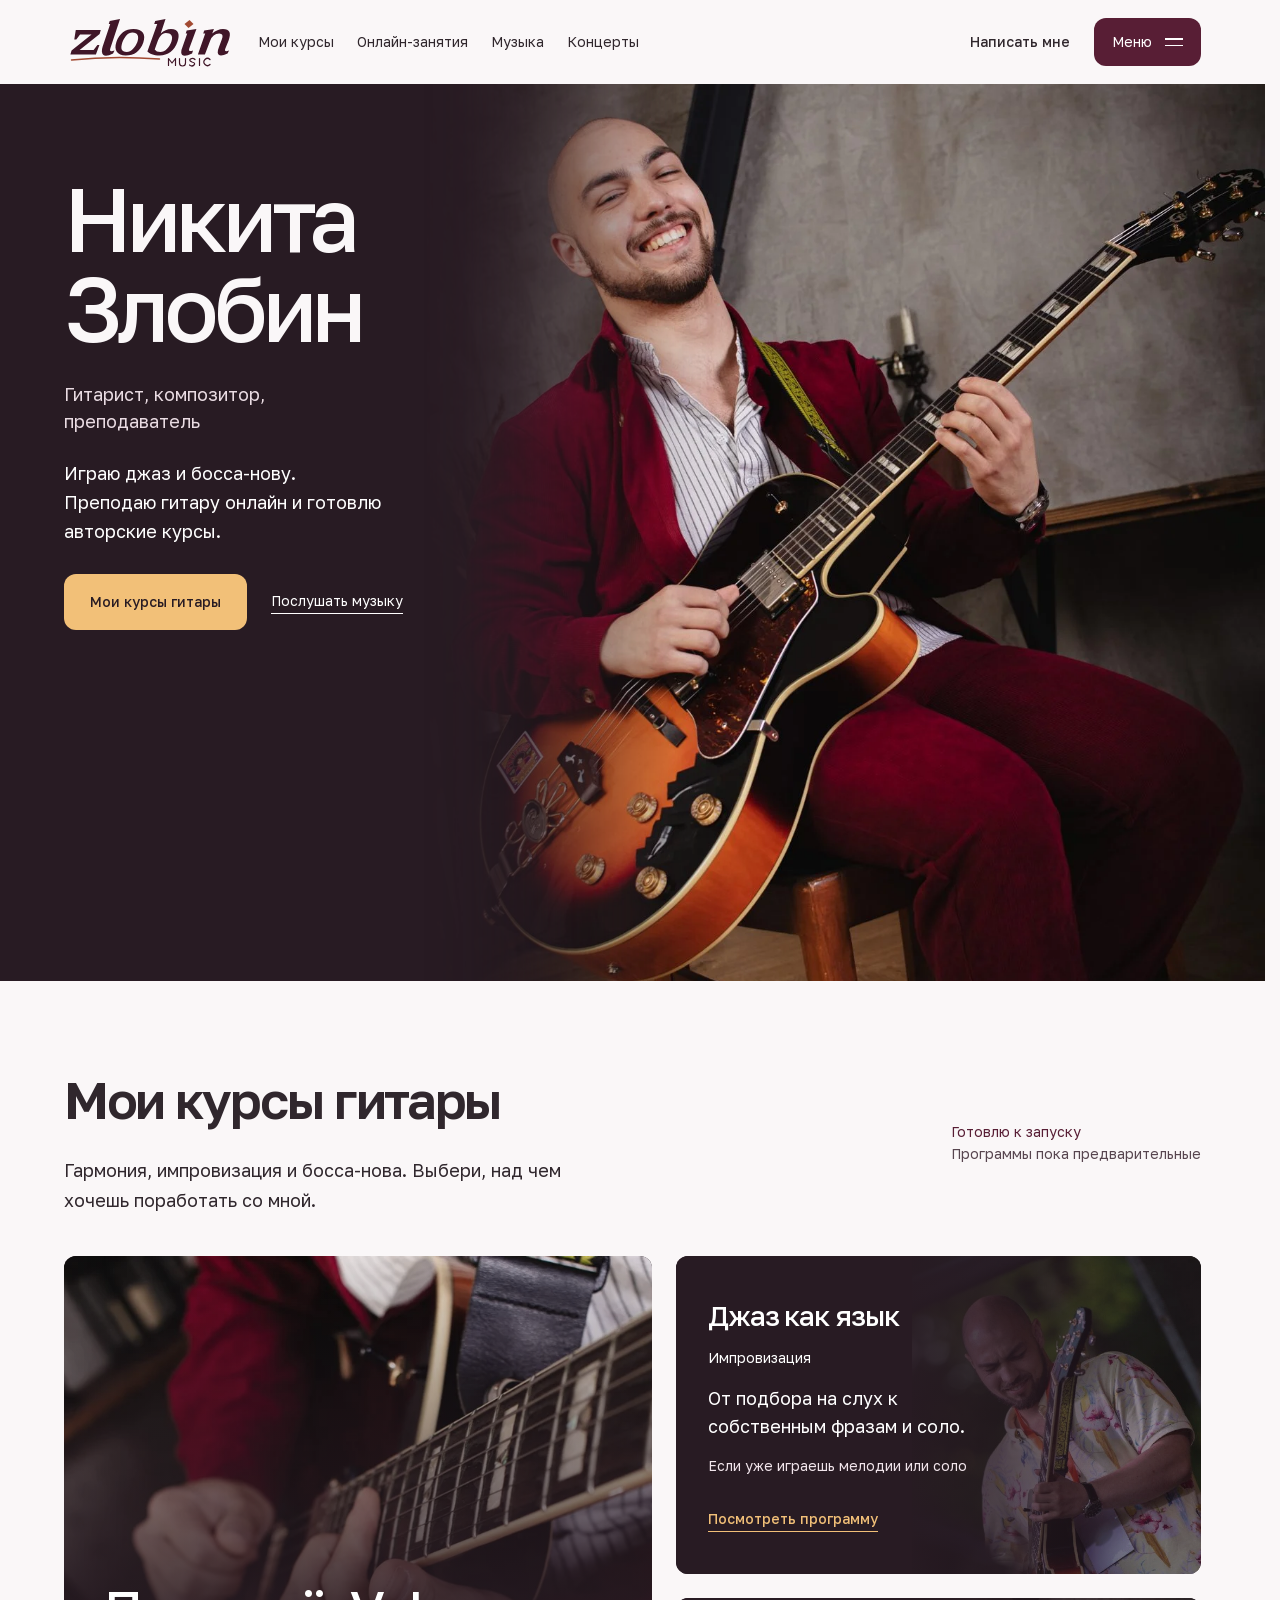
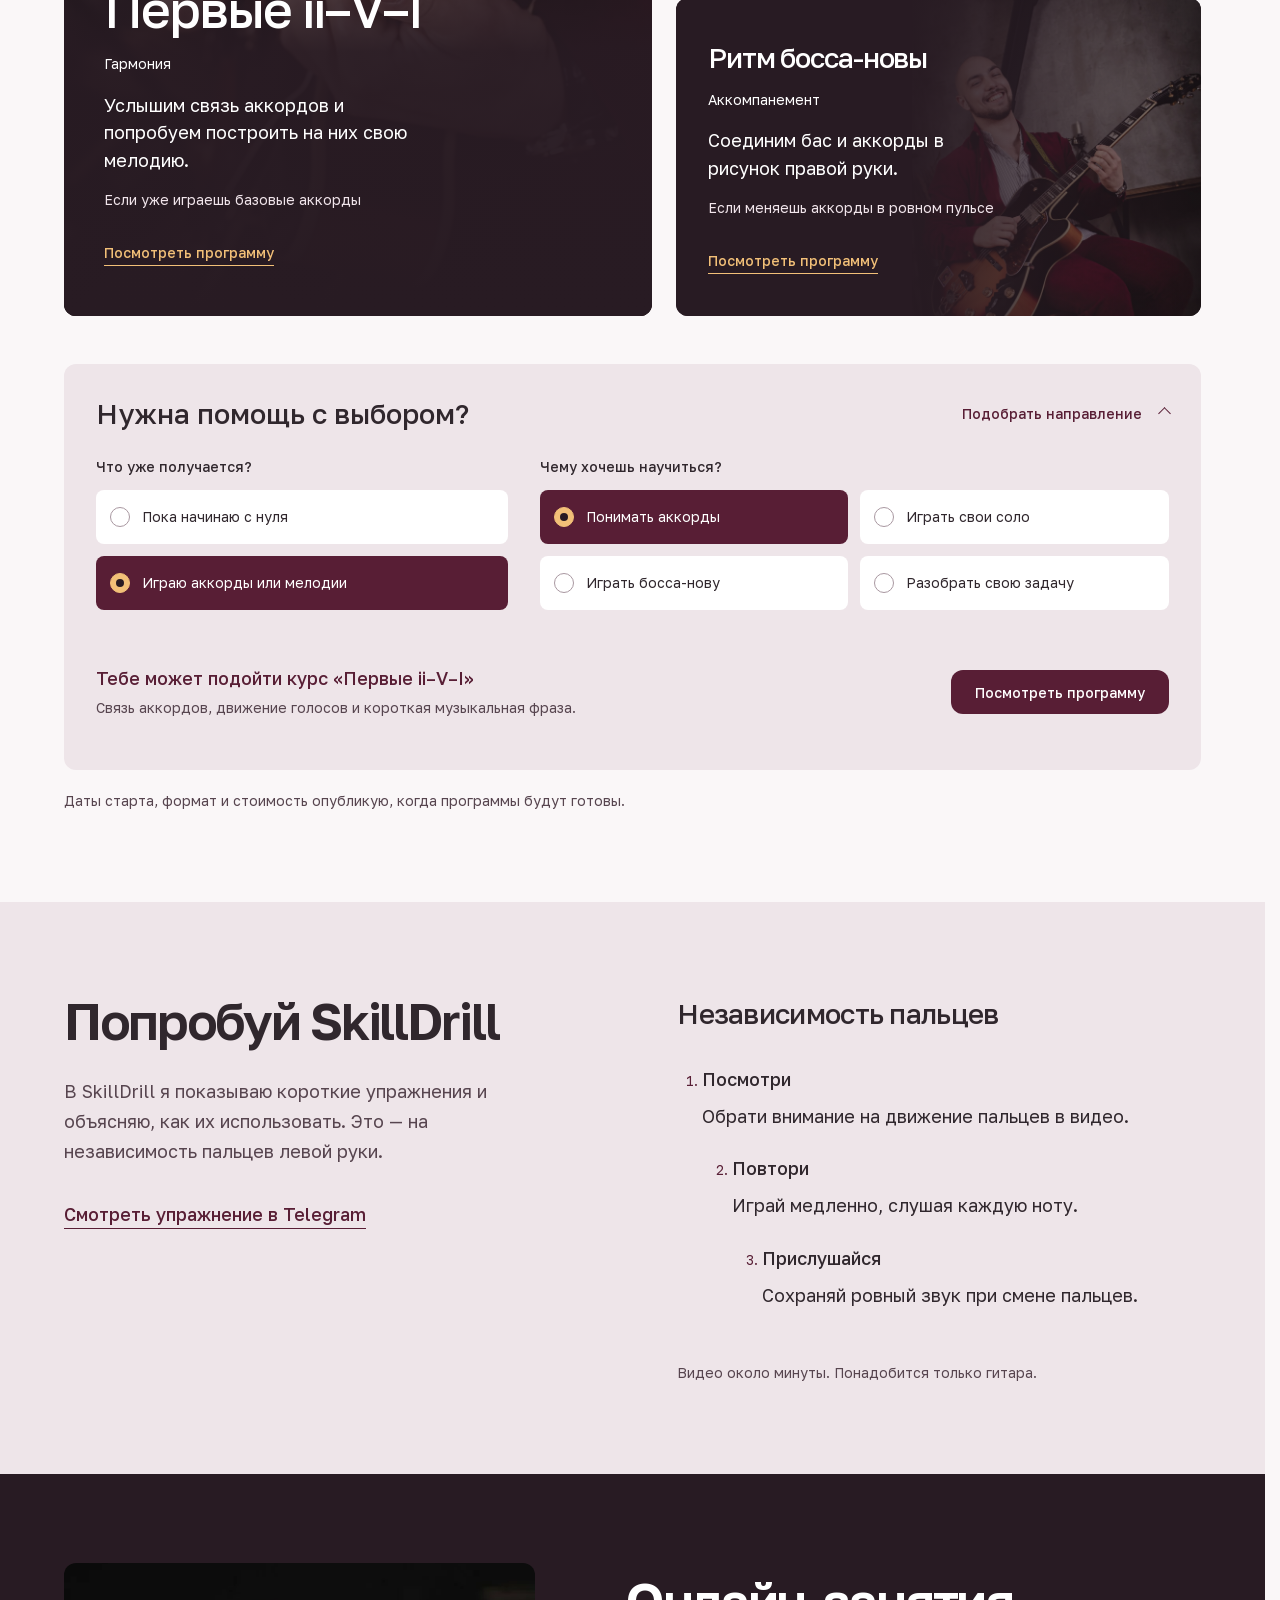
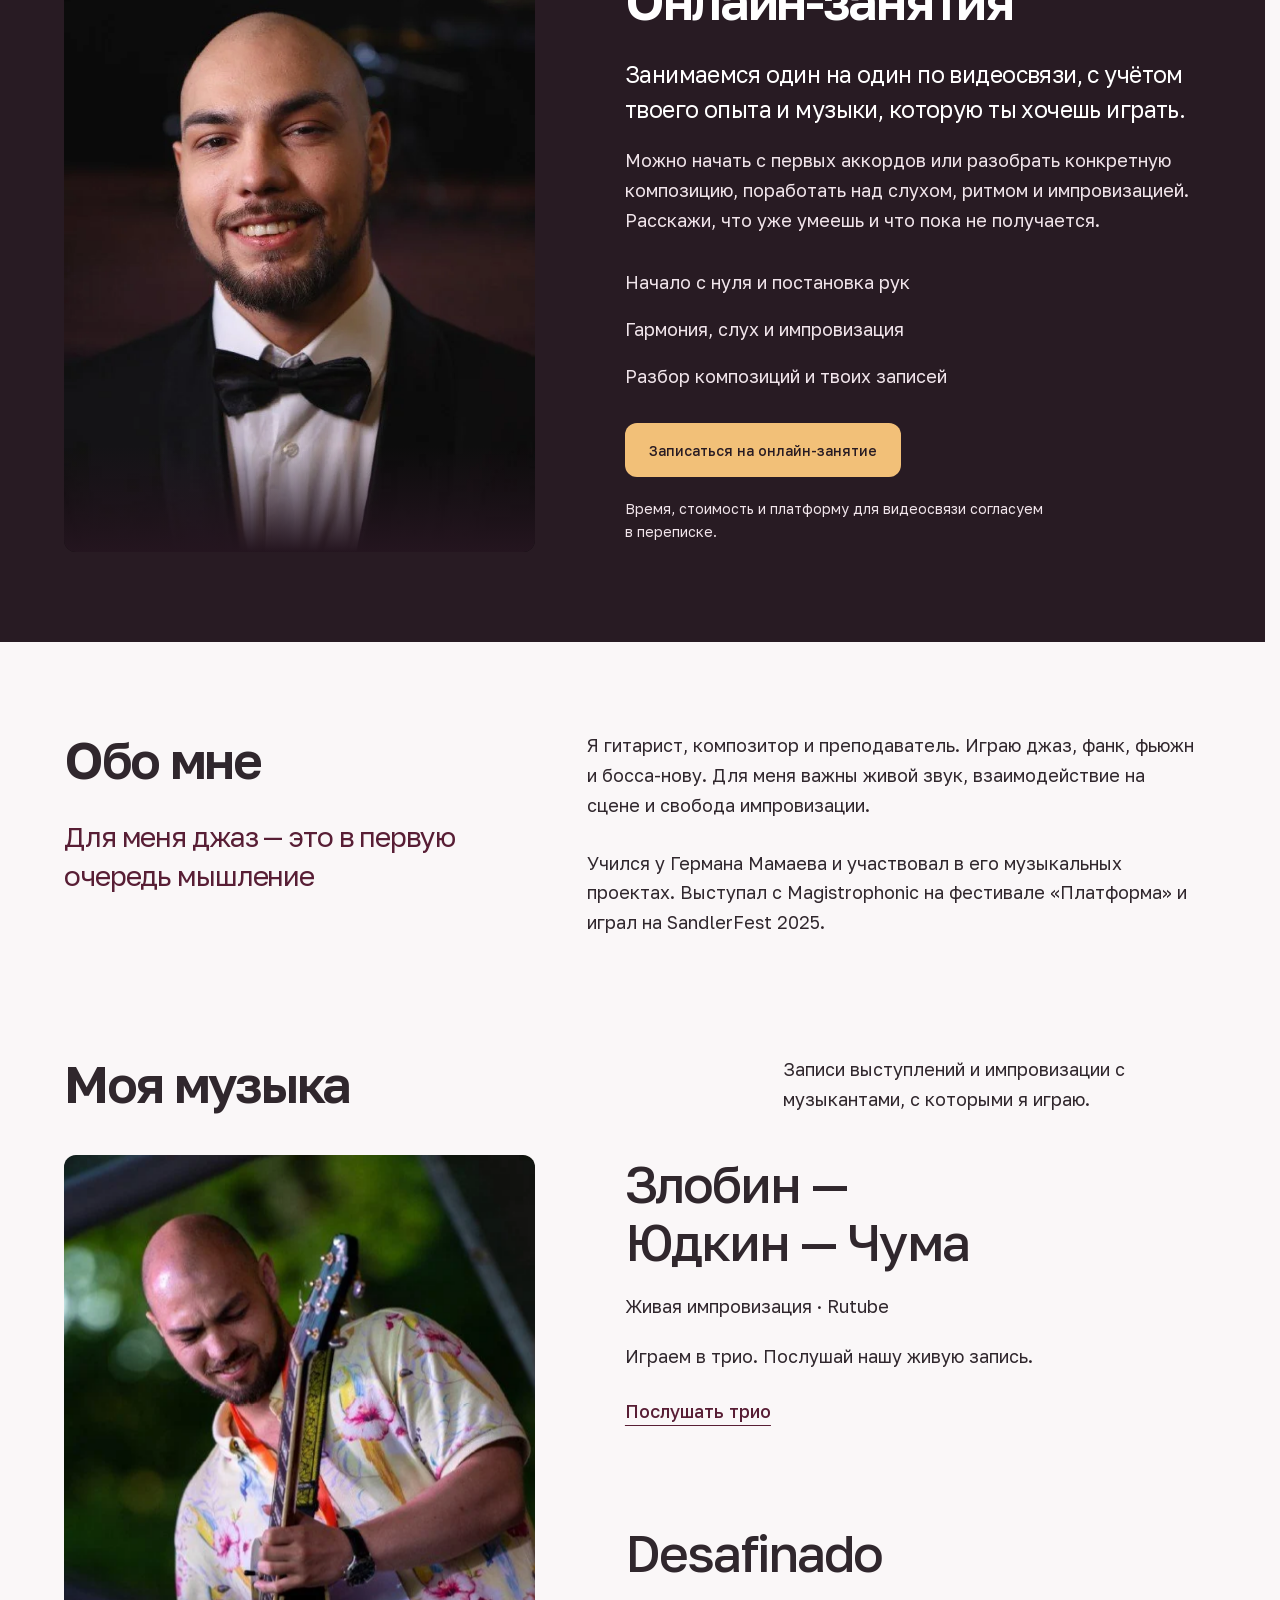
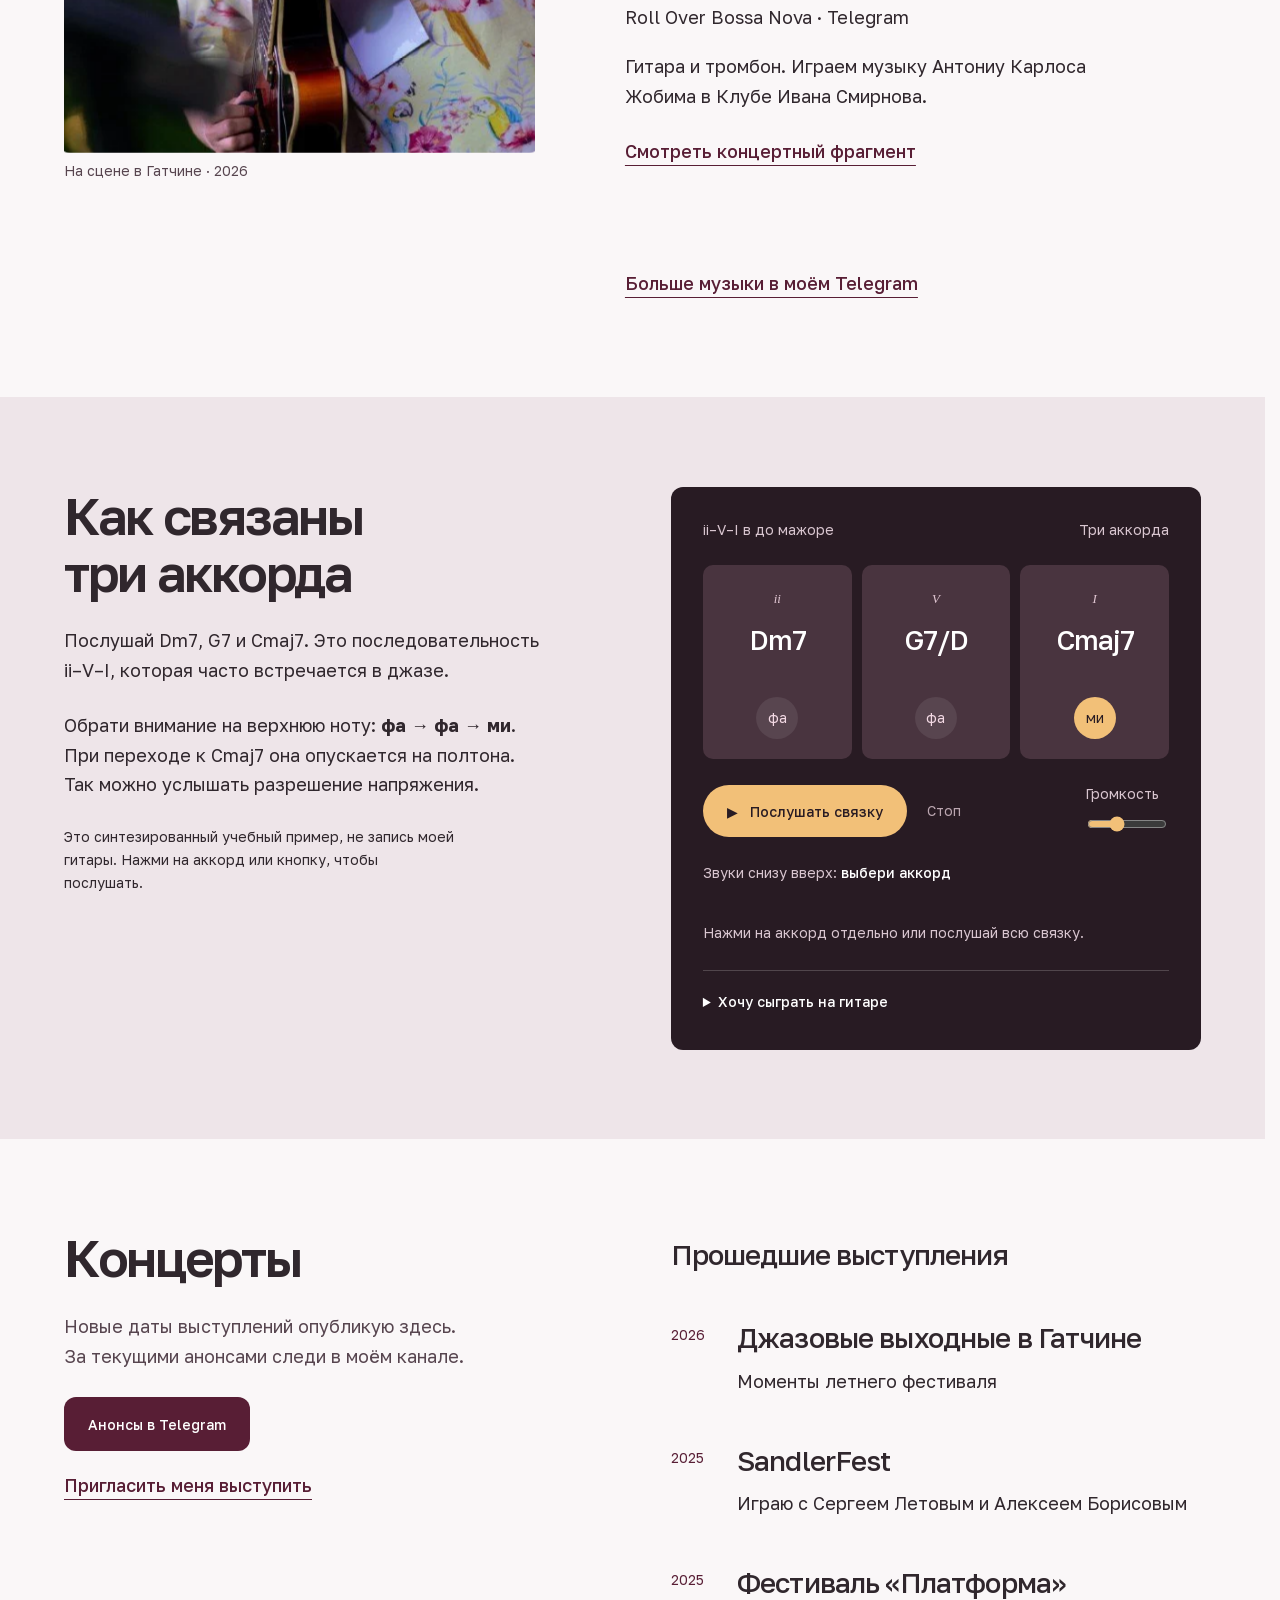
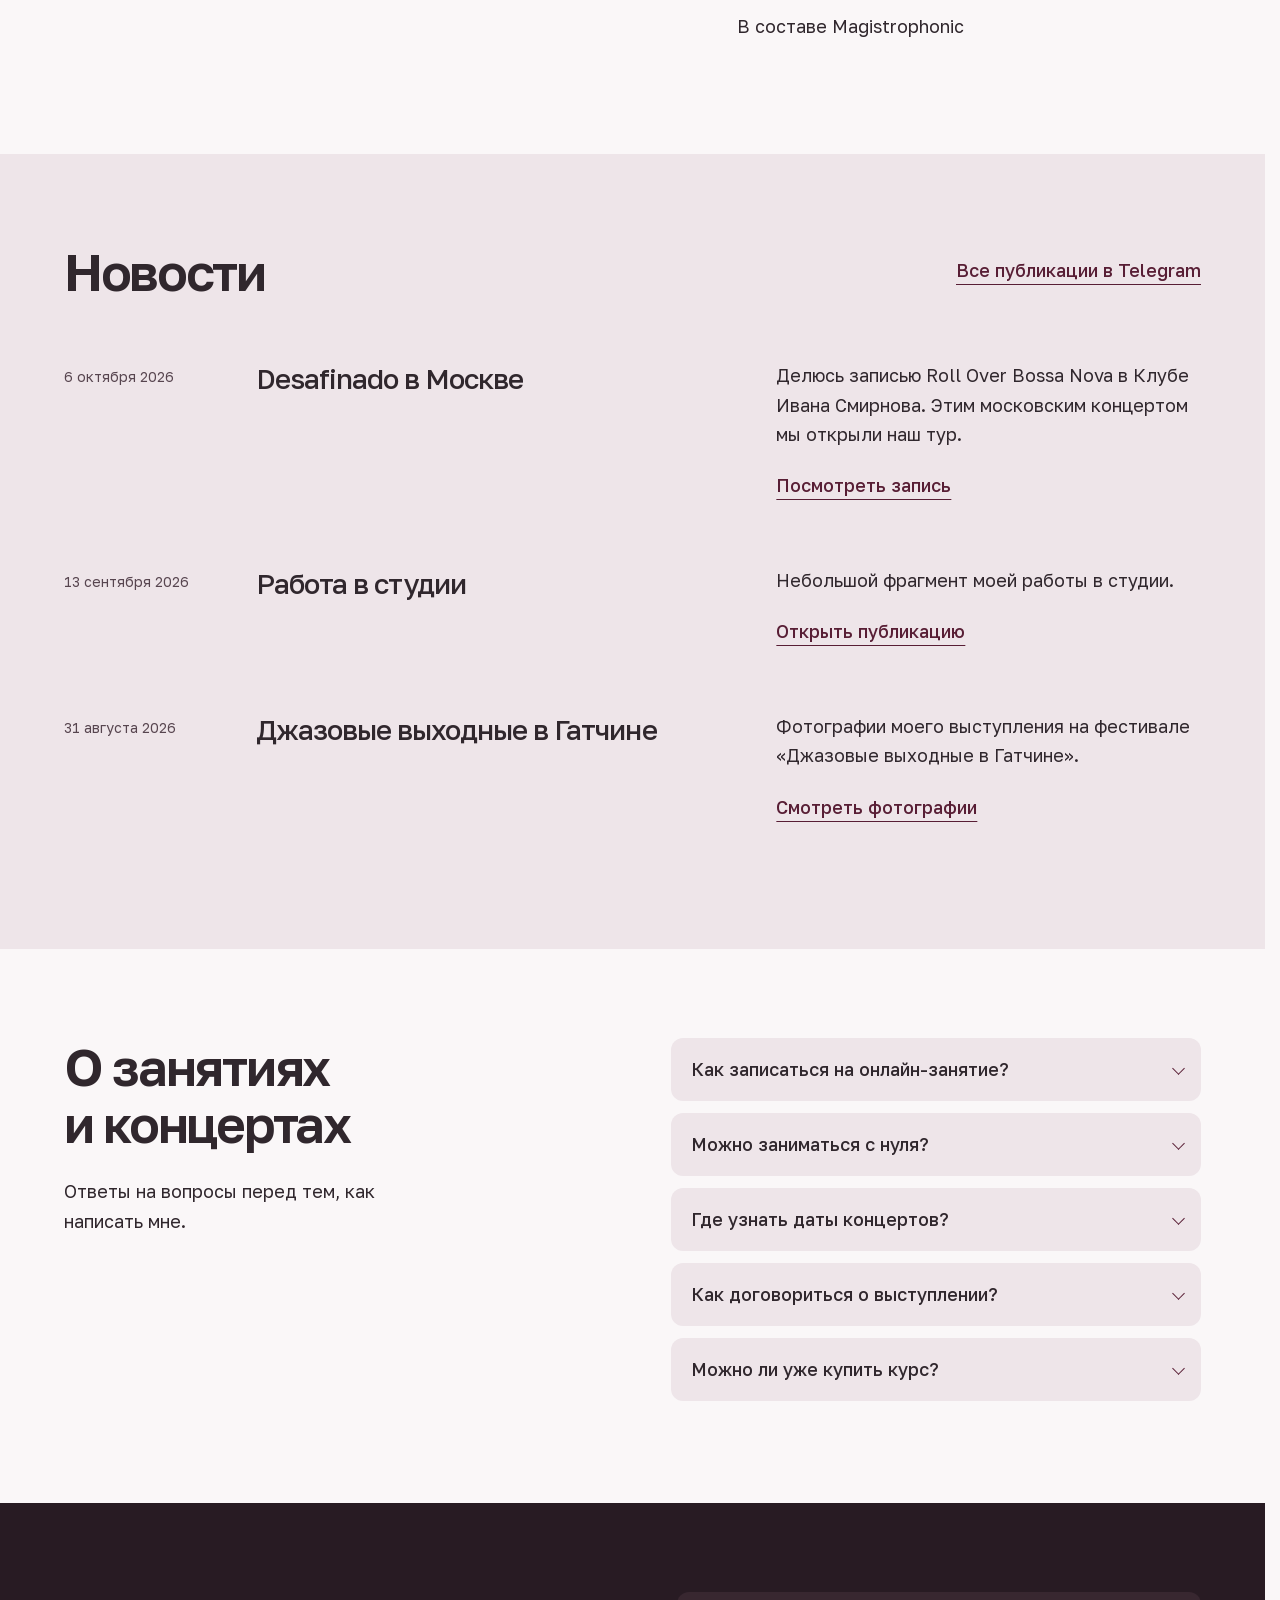
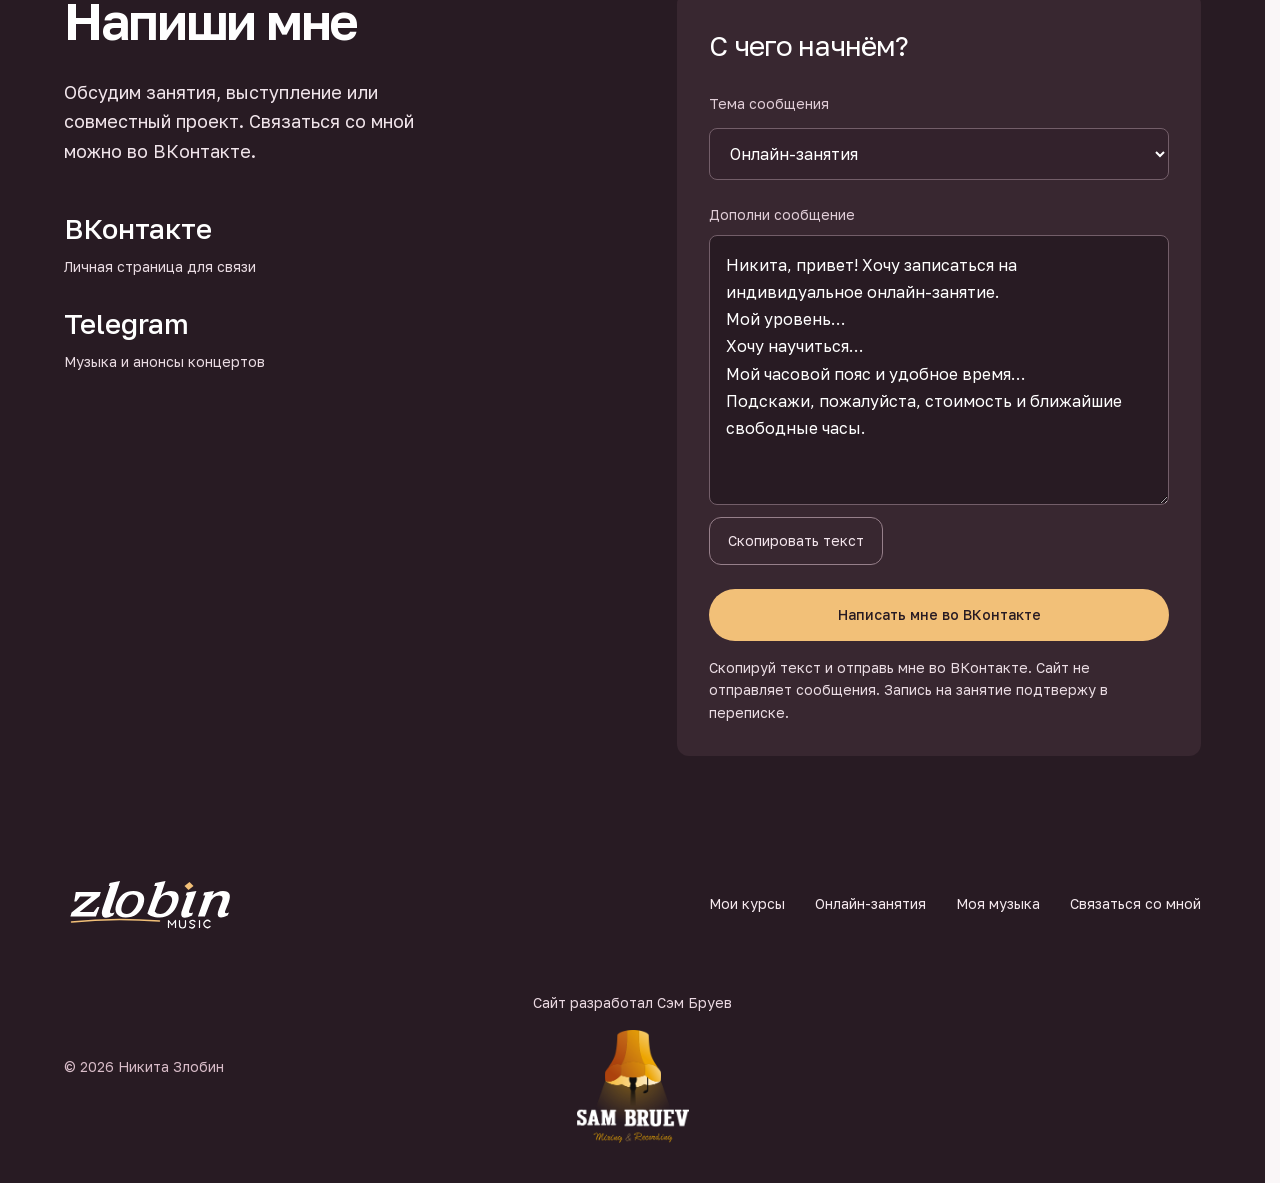
==== commit 8b54a943: "Unify artist site typography, contrast and responsive composition" ====
--- a/docs/index.html
+++ b/docs/index.html
@@ -11,8 +11,8 @@
 <meta property="og:type" content="website">
 <title>Никита Злобин — гитарист, композитор, преподаватель | Zlobin Music</title>
 <link rel="icon" href="assets/favicon.svg?v=pathways-20261018" type="image/svg+xml">
-<link rel="stylesheet" href="styles.css?v=hero-thirds-20261019">
-<script src="site.js?v=pathways-20261018" defer></script>
+<link rel="stylesheet" href="styles.css?v=editorial-20261019">
+<script src="site.js?v=editorial-20261019" defer></script>
 <script src="app.js?v=pathways-20261018" defer></script>
 </head>
 <body>
@@ -38,9 +38,9 @@
 <section class="courses section editorial-courses" id="courses" aria-labelledby="courses-title">
  <div class="section-heading"><div><h2 id="courses-title">Мои курсы гитары</h2><p class="course-section-intro">Гармония, импровизация и босса-нова. Выбери, над чем хочешь поработать со мной.</p></div><p class="course-release-note">Готовлю к запуску<br><span>Программы пока предварительные</span></p></div>
  <div class="editorial-course-grid">
- <article class="course-feature course-feature-main"><img class="course-cover" src="assets/hands-fretboard.webp" width="1300" height="867" alt="Мои руки на грифе гитары" loading="lazy"><div class="course-feature-copy"><p class="course-category">Гармония</p><h3><a href="course-harmony.html">Первые ii–V–I</a></h3><p class="course-description">Услышим связь аккордов и попробуем построить на них свою мелодию.</p><p class="course-entry">Если уже играешь базовые аккорды</p><a class="course-feature-link" href="course-harmony.html">Посмотреть программу</a></div></article>
- <article class="course-feature course-feature-jazz"><img class="course-cover" src="assets/concert-gatchina.webp" width="532" height="800" alt="Играю на концерте в Гатчине" loading="lazy"><div class="course-feature-copy"><p class="course-category">Импровизация</p><h3><a href="course-jazz.html">Джаз как язык</a></h3><p class="course-description">От подбора на слух к собственным фразам и соло.</p><p class="course-entry">Если уже играешь мелодии или соло</p><a class="course-feature-link" href="course-jazz.html">Посмотреть программу</a></div></article>
- <article class="course-feature course-feature-bossa"><img class="course-cover" src="assets/portrait-burgundy.webp" width="1200" height="1800" alt="С гитарой перед выступлением" loading="lazy"><div class="course-feature-copy"><p class="course-category">Аккомпанемент</p><h3><a href="course-bossa.html">Ритм босса-новы</a></h3><p class="course-description">Соединим бас и аккорды в рисунок правой руки.</p><p class="course-entry">Если меняешь аккорды в ровном пульсе</p><a class="course-feature-link" href="course-bossa.html">Посмотреть программу</a></div></article>
+ <article class="course-feature course-feature-main"><img class="course-cover" src="assets/hands-fretboard.webp" width="1300" height="867" alt="Мои руки на грифе гитары" loading="lazy"><div class="course-feature-copy"><h3><a href="course-harmony.html">Первые ii–V–I</a></h3><p class="course-category">Гармония</p><p class="course-description">Услышим связь аккордов и попробуем построить на них свою мелодию.</p><p class="course-entry">Если уже играешь базовые аккорды</p><a class="course-feature-link" href="course-harmony.html">Посмотреть программу</a></div></article>
+ <article class="course-feature course-feature-jazz"><img class="course-cover" src="assets/concert-gatchina.webp" width="532" height="800" alt="Играю на концерте в Гатчине" loading="lazy"><div class="course-feature-copy"><h3><a href="course-jazz.html">Джаз как язык</a></h3><p class="course-category">Импровизация</p><p class="course-description">От подбора на слух к собственным фразам и соло.</p><p class="course-entry">Если уже играешь мелодии или соло</p><a class="course-feature-link" href="course-jazz.html">Посмотреть программу</a></div></article>
+ <article class="course-feature course-feature-bossa"><img class="course-cover" src="assets/portrait-burgundy.webp" width="1200" height="1800" alt="С гитарой перед выступлением" loading="lazy"><div class="course-feature-copy"><h3><a href="course-bossa.html">Ритм босса-новы</a></h3><p class="course-category">Аккомпанемент</p><p class="course-description">Соединим бас и аккорды в рисунок правой руки.</p><p class="course-entry">Если меняешь аккорды в ровном пульсе</p><a class="course-feature-link" href="course-bossa.html">Посмотреть программу</a></div></article>
  </div>
  <details class="course-assistance" open><summary><span>Нужна помощь с выбором?</span><span class="assistance-action">Подобрать направление</span></summary><div class="details-body"><div class="learning-finder" id="choose" aria-labelledby="choose-title">
  <div class="finder-heading"><h3 id="choose-title">Подберём направление</h3><p>Расскажи, что уже получается и что хочется освоить.</p></div>
@@ -52,24 +52,24 @@
  <p class="catalog-note">Даты старта, формат и стоимость опубликую, когда программы будут готовы.</p>
 </section>
 <section class="section first-lesson" id="first-lesson" aria-labelledby="first-lesson-title">
- <div class="sample-copy"><p class="section-label">Открытое упражнение · SkillDrill</p><h2 id="first-lesson-title">Попробуем вместе</h2><p class="sample-description">В SkillDrill я показываю короткие упражнения и объясняю, как их использовать. Это — на независимость пальцев левой руки.</p><a class="text-link" href="https://t.me/Zlobin_Academy/1515" target="_blank" rel="noopener noreferrer">Смотреть упражнение в Telegram</a></div>
+ <div class="sample-copy"><h2 id="first-lesson-title">Попробуй SkillDrill</h2><p class="sample-description">В SkillDrill я показываю короткие упражнения и объясняю, как их использовать. Это — на независимость пальцев левой руки.</p><a class="text-link" href="https://t.me/Zlobin_Academy/1515" target="_blank" rel="noopener noreferrer">Смотреть упражнение в Telegram</a></div>
  <div class="exercise-guide"><p class="exercise-heading">Независимость пальцев</p><ol class="exercise-steps"><li><span>Посмотри</span><p>Обрати внимание на движение пальцев в видео.</p></li><li><span>Повтори</span><p>Играй медленно, слушая каждую ноту.</p></li><li><span>Прислушайся</span><p>Сохраняй ровный звук при смене пальцев.</p></li></ol><p class="sample-caption">Видео около минуты. Понадобится только гитара.</p></div>
 </section>
-<section class="section lessons-section" id="lessons" aria-labelledby="lessons-title"><div class="lessons-photo"><img src="assets/portrait-tux.webp" width="1200" height="1800" alt="Мой портрет перед выступлением" loading="lazy"></div><div class="lessons-copy"><p class="section-label">Индивидуально · по видеосвязи</p><h2 id="lessons-title">Занятия со мной<br>онлайн</h2><p class="large-text">Занимаемся один на один, с учётом твоего опыта и музыки, которую ты хочешь играть.</p><p>Можно начать с первых аккордов или разобрать конкретную композицию, поработать над слухом, ритмом и импровизацией. Расскажи, что уже умеешь и что пока не получается.</p><ul class="lesson-topics"><li>Начало с нуля и постановка рук</li><li>Гармония, слух и импровизация</li><li>Разбор композиций и твоих записей</li></ul><a class="button button-light" href="#contact" data-contact-intent="lesson">Записаться на онлайн-занятие</a><p class="lesson-terms">Время, стоимость и платформу для видеосвязи согласуем в переписке.</p></div></section>
+<section class="section lessons-section" id="lessons" aria-labelledby="lessons-title"><div class="lessons-photo"><img src="assets/portrait-tux.webp" width="1200" height="1800" alt="Мой портрет перед выступлением" loading="lazy"></div><div class="lessons-copy"><h2 id="lessons-title">Онлайн-занятия</h2><p class="large-text">Занимаемся один на один по видеосвязи, с учётом твоего опыта и музыки, которую ты хочешь играть.</p><p>Можно начать с первых аккордов или разобрать конкретную композицию, поработать над слухом, ритмом и импровизацией. Расскажи, что уже умеешь и что пока не получается.</p><ul class="lesson-topics"><li>Начало с нуля и постановка рук</li><li>Гармония, слух и импровизация</li><li>Разбор композиций и твоих записей</li></ul><a class="button button-light" href="#contact" data-contact-intent="lesson">Записаться на онлайн-занятие</a><p class="lesson-terms">Время, стоимость и платформу для видеосвязи согласуем в переписке.</p></div></section>
 <section class="section mentor" id="nikita" aria-labelledby="nikita-title">
  <div class="mentor-intro"><h2 id="nikita-title">Обо мне</h2><p class="artist-statement">Для меня джаз — это в первую очередь мышление</p></div>
- <div class="mentor-copy"><p>Я гитарист, композитор и преподаватель. Играю джаз, фанк, фьюжн и босса-нову. Для меня важны живой звук, взаимодействие на сцене и свобода импровизации.</p><p>Учился у Германа Мамаева и участвовал в его музыкальных проектах. Выступал с Magistrophonic на фестивале «Платформа» и играл на SandlerFest 2025.</p><a class="text-link" href="#music">Послушать мою музыку</a></div>
+ <div class="mentor-copy"><p>Я гитарист, композитор и преподаватель. Играю джаз, фанк, фьюжн и босса-нову. Для меня важны живой звук, взаимодействие на сцене и свобода импровизации.</p><p>Учился у Германа Мамаева и участвовал в его музыкальных проектах. Выступал с Magistrophonic на фестивале «Платформа» и играл на SandlerFest 2025.</p></div>
 </section>
 <section class="section music-section" id="music" aria-labelledby="music-title">
  <div class="section-heading"><div><h2 id="music-title">Моя музыка</h2></div><p class="section-aside">Записи выступлений и импровизации с музыкантами, с которыми я играю.</p></div>
  <div class="music-layout">
   <figure class="music-portrait"><img src="assets/concert-gatchina.webp" width="532" height="800" alt="Играю на фестивале в Гатчине" loading="lazy"><figcaption>На сцене в Гатчине · 2026</figcaption></figure>
-  <div class="music-recordings"><article class="recording"><p class="section-label">Живая импровизация · Rutube</p><h3>Злобин —<br>Юдкин — Чума</h3><p>Играем в трио. Послушай нашу живую запись.</p><a class="text-link" href="https://rutube.ru/video/dad7300457212fba377046d3d263dbac/" target="_blank" rel="noopener noreferrer">Послушать трио</a></article><article class="recording"><p class="section-label">Roll Over Bossa Nova · Telegram</p><h3>Desafinado</h3><p>Гитара и тромбон. Играем музыку Антониу Карлоса Жобима в Клубе Ивана Смирнова.</p><a class="text-link" href="https://t.me/Zlobin_Academy/1796" target="_blank" rel="noopener noreferrer">Смотреть концертный фрагмент</a></article><a class="music-more text-link" href="https://t.me/Zlobin_Academy" target="_blank" rel="noopener noreferrer">Больше музыки в моём Telegram</a></div>
+  <div class="music-recordings"><article class="recording"><h3>Злобин —<br>Юдкин — Чума</h3><p class="recording-meta">Живая импровизация · Rutube</p><p>Играем в трио. Послушай нашу живую запись.</p><a class="text-link" href="https://rutube.ru/video/dad7300457212fba377046d3d263dbac/" target="_blank" rel="noopener noreferrer">Послушать трио</a></article><article class="recording"><h3>Desafinado</h3><p class="recording-meta">Roll Over Bossa Nova · Telegram</p><p>Гитара и тромбон. Играем музыку Антониу Карлоса Жобима в Клубе Ивана Смирнова.</p><a class="text-link" href="https://t.me/Zlobin_Academy/1796" target="_blank" rel="noopener noreferrer">Смотреть концертный фрагмент</a></article><a class="music-more text-link" href="https://t.me/Zlobin_Academy" target="_blank" rel="noopener noreferrer">Больше музыки в моём Telegram</a></div>
  </div>
 </section>
 <section class="practice" id="practice" aria-labelledby="practice-title">
- <div class="practice-intro"><p class="section-label">Попробуй на слух</p><h2 id="practice-title">Как связаны<br>три аккорда</h2><p>Послушай Dm7, G7 и Cmaj7. Это последовательность ii–V–I, которая часто встречается в джазе.</p><p class="practice-instruction">Обрати внимание на верхнюю ноту: <strong>фа → фа → ми</strong>. При переходе к Cmaj7 она опускается на полтона. Так можно услышать разрешение напряжения.</p><p class="audio-disclaimer">Это синтезированный учебный пример, не запись моей гитары. Нажми на аккорд или кнопку, чтобы послушать.</p></div>
- <div class="lesson"><div class="lesson-top"><span>ii–V–I в до мажоре</span><span>Три аккорда</span></div>
+ <div class="practice-intro"><h2 id="practice-title">Как связаны<br>три аккорда</h2><p>Послушай Dm7, G7 и Cmaj7. Это последовательность ii–V–I, которая часто встречается в джазе.</p><p class="practice-instruction">Обрати внимание на верхнюю ноту: <strong>фа → фа → ми</strong>. При переходе к Cmaj7 она опускается на полтона. Так можно услышать разрешение напряжения.</p><p class="audio-disclaimer">Это синтезированный учебный пример, не запись моей гитары. Нажми на аккорд или кнопку, чтобы послушать.</p></div>
+ <div class="lesson" data-ui><div class="lesson-top"><span>ii–V–I в до мажоре</span><span>Три аккорда</span></div>
   <div class="chords"><button class="chord" data-chord="0" aria-label="Послушать Dm7, ре минор септаккорд"><span class="degree">ii</span><strong>Dm7</strong><span class="chord-notes">ре · ля · до · фа</span><span class="top-note">фа</span></button><button class="chord" data-chord="1" aria-label="Послушать G7 с ре в басу"><span class="degree">V</span><strong>G7/D</strong><span class="chord-notes">ре · соль · си · фа</span><span class="top-note">фа</span></button><button class="chord" data-chord="2" aria-label="Послушать Cmaj7, до мажорный большой септаккорд"><span class="degree">I</span><strong>Cmaj7</strong><span class="chord-notes">до · соль · си · ми</span><span class="top-note resolve">ми</span></button></div>
   <div class="lesson-controls"><button class="button button-dark" id="play-sequence" aria-pressed="false"><span aria-hidden="true">▶</span> Послушать связку</button><button class="sound-stop" id="stop-audio" disabled>Стоп</button><label class="volume">Громкость <input id="volume" type="range" min="0" max="100" value="35" aria-label="Громкость примера"></label></div>
   <p class="voicing-caption">Звуки снизу вверх: <strong id="voicing-notes">выбери аккорд</strong></p><p class="sound-status" id="sound-status" role="status" aria-live="polite">Нажми на аккорд отдельно или послушай всю связку.</p>
@@ -86,7 +86,7 @@
 </section>
 <section class="section news-section" id="news" aria-labelledby="news-title"><div class="section-heading"><div><h2 id="news-title">Новости</h2></div><a class="text-link" href="https://t.me/Zlobin_Academy" target="_blank" rel="noopener noreferrer">Все публикации в Telegram</a></div>
  <div class="news-grid">
- <article class="news-item"><time datetime="2026-10-06">6 октября 2026</time><h3><a href="https://t.me/Zlobin_Academy/1796" target="_blank" rel="noopener noreferrer">Desafinado в Клубе Ивана Смирнова</a></h3><p>Делюсь записью Roll Over Bossa Nova в Клубе Ивана Смирнова. Этим московским концертом мы открыли наш тур.</p><a class="text-link" href="https://t.me/Zlobin_Academy/1796" target="_blank" rel="noopener noreferrer">Посмотреть запись</a></article>
+ <article class="news-item"><time datetime="2026-10-06">6 октября 2026</time><h3><a href="https://t.me/Zlobin_Academy/1796" target="_blank" rel="noopener noreferrer">Desafinado в Москве</a></h3><p>Делюсь записью Roll Over Bossa Nova в Клубе Ивана Смирнова. Этим московским концертом мы открыли наш тур.</p><a class="text-link" href="https://t.me/Zlobin_Academy/1796" target="_blank" rel="noopener noreferrer">Посмотреть запись</a></article>
  <article class="news-item"><time datetime="2026-09-13">13 сентября 2026</time><h3><a href="https://t.me/Zlobin_Academy/1791" target="_blank" rel="noopener noreferrer">Работа в студии</a></h3><p>Небольшой фрагмент моей работы в студии.</p><a class="text-link" href="https://t.me/Zlobin_Academy/1791" target="_blank" rel="noopener noreferrer">Открыть публикацию</a></article>
  <article class="news-item"><time datetime="2026-08-31">31 августа 2026</time><h3><a href="https://t.me/Zlobin_Academy/1784" target="_blank" rel="noopener noreferrer">Джазовые выходные в Гатчине</a></h3><p>Фотографии моего выступления на фестивале «Джазовые выходные в Гатчине».</p><a class="text-link" href="https://t.me/Zlobin_Academy/1784" target="_blank" rel="noopener noreferrer">Смотреть фотографии</a></article>
  </div>
@@ -98,7 +98,7 @@
 <details><summary>Как договориться о выступлении?</summary><div class="details-body"><p>В контактах выбери «Выступление на мероприятии». Напиши мне дату, город, площадку и желаемый формат выступления. Обсудим программу и условия.</p></div></details>
 <details><summary>Можно ли уже купить курс?</summary><div class="details-body"><p>Я ещё готовлю курсы. Пока можно посмотреть предварительные программы и написать мне о своём интересе. Даты, формат и стоимость опубликую перед запуском. Оплата на сайте пока не открыта.</p></div></details>
 </div></section>
-<section class="contact" id="contact" aria-labelledby="contact-title"><div><h2 id="contact-title">Напиши мне</h2><p class="contact-intro">Обсудим занятия, выступление или совместный проект. Связаться со мной можно во ВКонтакте.</p><div class="contact-links"><a href="https://vk.com/nik_zlobin" target="_blank" rel="noopener noreferrer"><strong>ВКонтакте</strong><span>Личная страница для связи</span></a><a href="https://t.me/Zlobin_Academy" target="_blank" rel="noopener noreferrer"><strong>Telegram</strong><span>Музыка и анонсы концертов</span></a></div></div><div class="contact-action"><p class="contact-form-heading">С чего начнём?</p><label class="contact-topic-label" for="contact-topic">Тема сообщения</label><select id="contact-topic"><option value="lesson">Онлайн-занятия</option><option value="concert">Выступление на мероприятии</option><option value="collaboration">Совместный проект</option><option value="course">Курсы</option></select><div class="message-box"><label for="contact-message">Дополни сообщение</label><textarea id="contact-message" rows="6" spellcheck="false">Никита, привет! Хочу записаться на индивидуальное онлайн-занятие.
+<section class="contact" id="contact" aria-labelledby="contact-title"><div><h2 id="contact-title">Напиши мне</h2><p class="contact-intro">Обсудим занятия, выступление или совместный проект. Связаться со мной можно во ВКонтакте.</p><div class="contact-links"><a href="https://vk.com/nik_zlobin" target="_blank" rel="noopener noreferrer"><strong>ВКонтакте</strong><span>Личная страница для связи</span></a><a href="https://t.me/Zlobin_Academy" target="_blank" rel="noopener noreferrer"><strong>Telegram</strong><span>Музыка и анонсы концертов</span></a></div></div><div class="contact-action" data-ui><p class="contact-form-heading">С чего начнём?</p><label class="contact-topic-label" for="contact-topic">Тема сообщения</label><select id="contact-topic"><option value="lesson">Онлайн-занятия</option><option value="concert">Выступление на мероприятии</option><option value="collaboration">Совместный проект</option><option value="course">Курсы</option></select><div class="message-box"><label for="contact-message">Дополни сообщение</label><textarea id="contact-message" rows="6" spellcheck="false">Никита, привет! Хочу записаться на индивидуальное онлайн-занятие.
 Мой уровень…
 Хочу научиться…
 Мой часовой пояс и удобное время…
--- a/docs/styles.css
+++ b/docs/styles.css
@@ -608,3 +608,209 @@
  .opening-description{grid-area:description;font-size:16px;line-height:1.6;margin:14px auto 0;max-width:34ch}
  .opening-listen{grid-area:listen;justify-self:center;margin-top:14px}
 }
+
+/* Editorial system · 19 October 2026.
+   Shared roles; the commissioned hero crop and centred creator credit stay intact. */
+:root{
+ --paper:#faf7f8;--ink:#30272d;--muted:#57454f;--soft:#eee5e9;
+ --wine:#581e35;--wine-dark:#281b23;--amber:#f2c078;--surface:#fff;
+ --type-note:.875rem;--type-body:1.125rem;--type-sub:1.75rem;
+ --type-title:clamp(2.125rem,4vw,3.5rem);--type-display:clamp(4.5rem,7vw,6.75rem);
+ --section-space:clamp(64px,7vw,112px);--gutter:clamp(22px,5vw,80px);
+ --radius:12px;--ease-out:cubic-bezier(.22,1,.36,1);
+}
+body{font-size:var(--type-body);line-height:1.6;color:var(--ink)}
+h1,h2,h3{letter-spacing:-.045em;font-weight:500;line-height:1.08}
+h2,.contact h2{font-size:var(--type-title)}
+h3{font-size:var(--type-sub)}
+.section,.practice,.contact{padding-block:var(--section-space)}
+.header{border:0;box-shadow:none;background:var(--paper)}
+.header nav,.header-contact,.menu-toggle,.footer-nav{font-size:var(--type-note)}
+.button,.menu-toggle,.copy-button{box-shadow:none;border:0;min-height:48px;font-size:var(--type-note);border-radius:var(--radius)}
+.button{min-height:54px;padding:15px 24px;gap:12px}
+.button-dark,.button-dark:hover,.menu-toggle{background:var(--wine);color:#fff}
+.button-light,.button-light:hover,.contact .button-light,.contact .button-light:hover{background:var(--amber);color:var(--wine-dark)}
+.button::before,.menu-toggle::before,.finder-fields label::before{content:none}
+.button:hover,.menu-toggle:hover{transform:none;filter:brightness(1.07)}
+.button:active,.menu-toggle:active{transform:translateY(1px)}
+.button-outline{background:var(--soft);color:var(--wine)}
+.text-link,.opening-listen,.course-feature-link,.back-link{border:0;text-decoration:underline;text-decoration-thickness:1px;text-underline-offset:7px;font-size:var(--type-note);min-height:44px;align-items:center}
+.text-link:hover,.opening-listen:hover,.course-feature-link:hover{ text-decoration-thickness:2px }
+.opening-copy h1{font-weight:500;overflow-wrap:anywhere}
+.opening-role{font-size:var(--type-body);line-height:1.5;color:#eadce3;max-width:26ch;margin-top:28px}
+.opening-description{font-size:var(--type-body);line-height:1.6;color:#fff;margin-top:24px}
+.opening-actions{gap:12px 24px;margin-top:28px}
+.opening-listen{color:#fff;white-space:normal}
+@media(min-width:901px){
+ .opening-layout{height:auto;min-height:max(660px,70.1vw);align-items:flex-start;padding-top:clamp(64px,10svh,120px);padding-bottom:64px}
+ .opening-copy{max-width:500px;width:27vw}
+ .opening-copy h1{font-size:var(--type-display)}
+}
+.course-section-intro,.section-aside,.sample-copy .sample-description,.mentor-copy>p:not(.section-label),.recording>p:not(.section-label),.practice-intro>p:not(.section-label),.concert-heading>p,.news-item>p,.faq-intro,.faq-list details p,.contact-intro{font-size:var(--type-body);color:var(--ink);line-height:1.65}
+.course-section-intro,.sample-copy .sample-description{margin-top:28px}
+.course-release-note,.course-release-note span,.catalog-note,.editorial-courses .catalog-note,.course-entry,.recording .recording-meta,.music-portrait figcaption,.archive-year,.news-item time,.sample-caption,.lesson-terms,.footer-creator-label,.footer-meta,.course-status,.small-note{font-size:var(--type-note);line-height:1.6}
+.editorial-courses .section-heading{margin-bottom:40px}
+.editorial-course-grid{gap:24px}
+.course-feature{border-radius:var(--radius)}
+.course-feature-main{min-height:660px}
+.course-feature-copy{padding:32px}
+.course-feature-main .course-feature-copy{padding:40px}
+.editorial-courses .course-feature h3{font-size:var(--type-sub);max-width:none}
+.editorial-courses .course-feature-main h3{font-size:var(--type-title)}
+.course-category{font-size:var(--type-note);color:#fff;margin:16px 0 0}
+.course-description,.course-feature-main .course-description{font-size:var(--type-body);line-height:1.55;margin-top:16px;max-width:30ch}
+.course-entry{color:#f1e5eb}
+.course-feature-link{color:var(--amber);margin-top:20px}
+.course-feature::before{background:linear-gradient(90deg,#281b23 0%,#281b23f5 45%,#281b2366 100%)}
+.course-feature-main::before{background:linear-gradient(180deg,#281b2300 0%,#281b2377 32%,#281b23f5 60%,#281b23 100%)}
+.course-assistance{margin-top:48px;border:0;background:var(--soft);border-radius:var(--radius);padding:12px 32px 0}
+.course-assistance>summary{font-size:var(--type-sub);line-height:1.3;padding-block:20px}
+.assistance-action{font-size:var(--type-note);flex-shrink:0}
+.course-assistance .learning-finder{padding-bottom:32px}
+.course-assistance .recommendation{border:0;padding-top:12px;margin-top:24px}
+.course-assistance .finder-fields label{border:0;background:var(--surface);font-size:var(--type-note);min-height:54px}
+.finder-fields label:has(input:checked){background:var(--wine);box-shadow:none}
+.finder-fields legend{font-size:var(--type-note);color:var(--ink)}
+.recommendation #recommendation-title{font-size:var(--type-body);color:var(--wine);font-weight:500}
+.recommendation #recommendation-text{font-size:var(--type-note);color:var(--muted)}
+.first-lesson{grid-template-columns:1fr 1fr}
+.exercise-guide{border:0;padding-top:0}
+.exercise-heading{font-size:var(--type-sub)}
+.exercise-steps{list-style:decimal;margin:28px 0;padding-left:1.4em;counter-reset:none}
+.exercise-steps li{display:list-item;counter-increment:none;border:0;padding:0 0 24px}
+.exercise-steps li::before{content:none}
+.exercise-steps li::marker{font-size:var(--type-note);color:var(--wine)}
+.exercise-steps li>span{font-size:var(--type-body);font-weight:500}
+.exercise-steps li>p{font-size:var(--type-body);color:var(--ink);margin-top:8px}
+.exercise-steps li:nth-child(2){margin-left:6%}.exercise-steps li:nth-child(3){margin-left:12%}
+.lessons-section{background:var(--wine-dark);align-items:center}
+.lessons-photo{border-radius:var(--radius);overflow:hidden}
+.lessons-copy>.large-text{font-size:var(--type-sub);line-height:1.5;margin-top:28px;color:#fff}
+.lessons-copy>p:not(.section-label):not(.large-text){font-size:var(--type-body);color:#f1e5eb}
+.lessons-copy .lesson-topics{border:0;margin-block:24px}
+.lesson-topics li{border:0;padding:8px 0;font-size:var(--type-body);color:#f1e5eb}
+.lessons-copy>.lesson-terms{font-size:var(--type-note)!important}
+.mentor{grid-template-columns:1fr 1.5fr;gap:10%}
+.artist-statement{font-size:var(--type-sub);line-height:1.4;max-width:24ch;color:var(--wine)}
+.mentor-copy>p:not(.section-label){margin-bottom:28px}
+.music-section{padding-top:0}
+.music-section>.section-heading,.news-section .section-heading{border:0;padding-top:0}
+.music-layout{grid-template-columns:.9fr 1.1fr}
+.music-portrait{border-radius:var(--radius);background:transparent;overflow:clip;max-height:none}
+.music-portrait img{border-radius:var(--radius);max-height:none}
+.music-portrait figcaption{position:static;padding:16px 0 0;background:none;color:var(--muted)}
+.music-recordings{gap:48px}
+.music-recordings .recording h3{font-size:var(--type-title)}
+.recording{border:0;padding:0}
+.recording>p{margin:24px 0}
+.recording .recording-meta{margin:18px 0 0;color:var(--muted)}
+.practice-intro .audio-disclaimer{font-size:var(--type-note)!important;color:var(--muted)}
+.practice .lesson{box-shadow:none;background:var(--wine-dark);border-radius:var(--radius)}
+.practice .lesson-top,.practice .volume,.practice .voicing-caption,.practice .sound-status,.practice .sound-stop,.practice .lesson-controls .button{font-size:var(--type-note)}
+.practice .chord{border:0;background:#49343f}
+.practice .chord:hover,.practice .chord.active{background:#713149}
+.practice .chord strong{font-size:var(--type-sub)}
+.practice .top-note{font-size:var(--type-note)}
+.concert-archive>h3{font-size:var(--type-sub);line-height:1.3}
+.archive-item{border:0;padding:24px 0;gap:24px}
+.archive-item h4{font-size:var(--type-sub);line-height:1.2;margin:0;letter-spacing:-.03em}
+.archive-item p{font-size:var(--type-body);color:var(--ink);margin-top:12px}
+.news-section{background:var(--soft)}
+.news-item,.news-item:last-child{border:0;padding:28px 0}
+.news-item h3{font-size:var(--type-sub);line-height:1.25;max-width:none}
+.news-item time{color:var(--muted)}
+.faq{background:var(--paper)}
+.faq-list{border:0}
+.faq-list details{border:0;margin-bottom:12px}
+.faq-list summary,.faq-list details:first-child summary{font-size:var(--type-body);padding:18px 36px 18px 20px;background:var(--soft);border-radius:var(--radius)}
+.faq-list summary::after,.faq-list details:first-child summary::after{right:18px;top:26px}
+.faq-list details p{padding:20px 20px 24px}
+.contact{background:var(--wine-dark)}
+.contact-intro{color:#f1e5eb}
+.contact-links{display:flex;flex-direction:column;gap:24px;margin-top:40px}
+.contact-links a,.contact-links a:last-child{border:0;padding:0}
+.contact-links strong{font-size:var(--type-sub)}
+.contact-links span{font-size:var(--type-note);color:#eadce3}
+.contact-action{border:0;background:#382730;border-radius:var(--radius);padding:32px}
+.contact-action .contact-form-heading{font-size:var(--type-sub)}
+.contact .message-box textarea{font-size:1rem;line-height:1.7;min-height:270px;background:var(--wine-dark)}
+.contact-action .contact-note{font-size:var(--type-note);color:#eadce3}
+.site-footer{background:var(--wine-dark);padding-bottom:40px}
+.site-footer>.footer-main{border:0;padding-top:32px}
+.site-footer>.footer-meta{margin-top:40px;font-size:var(--type-note)}
+.site-footer .footer-creator-label{font-size:var(--type-note)}
+.course-fit-section p,.course-purpose p,.programme-intro p,.course-availability p{font-size:var(--type-body);color:var(--ink)}
+.course-purpose,.curriculum-item,.course-facts>div,.other-course-links a{border:0}
+.curriculum-item{background:var(--soft);border-radius:var(--radius);margin-bottom:12px;padding:12px 20px}
+.curriculum-item summary{font-size:var(--type-body)}
+.curriculum-item .details-body{padding-top:8px}
+.course-hero-copy .course-type{font-size:var(--type-note);margin-top:20px;color:#f1e5eb}
+.other-course-links a{background:var(--soft)}
+@media(max-width:1100px){
+ .opening-role{font-size:var(--type-body)}
+ .news-item{grid-template-columns:130px 1fr;gap:16px 28px}
+ .news-item h3{grid-column:2;grid-row:1}.news-item>p,.news-item>.text-link{grid-column:2}
+ .course-assistance>summary{font-size:1.375rem}
+}
+@media(max-width:900px){
+ .opening-layout{grid-template-areas:"name" "role" "photo" "courses" "description" "listen";padding-top:22px}
+ .opening-copy h1{margin-bottom:0;white-space:normal;font-size:clamp(1.75rem,8.8vw,3.5rem)}
+ .opening-role{margin:12px auto 18px;max-width:32ch;font-size:1rem;line-height:1.4}
+ .opening-portrait{width:min(100%,430px,calc((100svh - 290px)/1.1))}
+ .opening-description{font-size:1rem;margin-top:22px}
+}
+@media(max-width:760px){
+ :root{--type-body:1.0625rem;--type-sub:1.5rem;--type-title:2.125rem;--section-space:64px}
+ .header{min-height:76px;padding-block:14px}
+ .button{font-size:var(--type-note);max-width:100%}
+ .section-heading{margin-bottom:28px}
+ .first-lesson{grid-template-columns:1fr;gap:32px}
+ .editorial-course-grid{gap:24px}
+ .course-feature-main{min-height:480px}
+ .course-feature-copy,.course-feature-main .course-feature-copy{padding:28px 24px}
+ .course-feature{min-height:400px}
+ .course-feature::before{background:linear-gradient(180deg,#281b2390,#281b23f5 42%,#281b23)}
+ .course-category{margin-top:16px}
+ .course-assistance{margin-top:32px;padding:8px 20px 0}
+ .course-assistance>summary{font-size:1.25rem;line-height:1.35}
+ .course-assistance .finder-fields label{padding:12px;font-size:var(--type-note)}
+ .assistance-action{font-size:var(--type-note);margin-top:14px}
+ .course-assistance .recommendation{gap:20px}
+ .lessons-copy>.large-text{font-size:1.375rem}
+ .lessons-photo{position:static;max-height:none}
+ .mentor,.music-layout{grid-template-columns:1fr;gap:32px}
+ .artist-statement{font-size:1.5rem;max-width:25ch}
+ .mentor-intro h2{margin-bottom:24px}
+ .music-recordings{gap:36px}
+ .music-recordings .recording h3{font-size:var(--type-sub)}
+ .music-portrait img{aspect-ratio:4/5;max-height:none}
+ .music-portrait figcaption{padding:14px 0 0}
+ .practice .lesson{padding:24px 16px}
+ .practice .lesson-top{font-size:var(--type-note)}
+ .practice .chord strong{font-size:clamp(1.125rem,6vw,1.5rem)}
+ .practice .lesson-controls{gap:12px}
+ .archive-item h4,.news-item h3{font-size:var(--type-sub)}
+ .archive-item{gap:16px}
+ .news-item{display:block;padding:24px 0}
+ .news-item>p{margin:20px 0 12px}
+ .news-item time{margin:0 0 16px;padding:0}
+ .contact-action{padding:24px 20px}
+ .contact .message-box textarea{min-height:290px}
+ .contact-action .button{font-size:var(--type-note)}
+ .faq-list summary,.faq-list details:first-child summary{padding-left:16px}
+ .course-hero-copy h1{font-size:2.5rem}
+}
+@media(prefers-reduced-motion:no-preference){
+ .music-portrait img{animation:concert-breath 1600ms ease-out both;transform-origin:center 38%}
+ @keyframes concert-breath{from{transform:scale(1)}to{transform:scale(1.025)}}
+}
+@media(prefers-reduced-motion:reduce){.music-portrait img{animation:none;transform:none}}
+
+/* Look round two: clearer recording groups and an uncrowded tablet archive. */
+.music-recordings{gap:88px}
+.archive-item:last-child{border:0}
+@media(max-width:1100px){.concert-section{grid-template-columns:1fr;gap:40px}.concert-archive{width:100%}.archive-item{grid-template-columns:60px 1fr}}
+@media(max-width:900px){.opening-role{font-size:1.125rem}.opening-portrait{width:min(100%,430px,calc((100svh - 302px)/1.1))}}
+
+/* Action text shares the readable body scale outside compact controls. */
+.text-link{font-size:var(--type-body)}
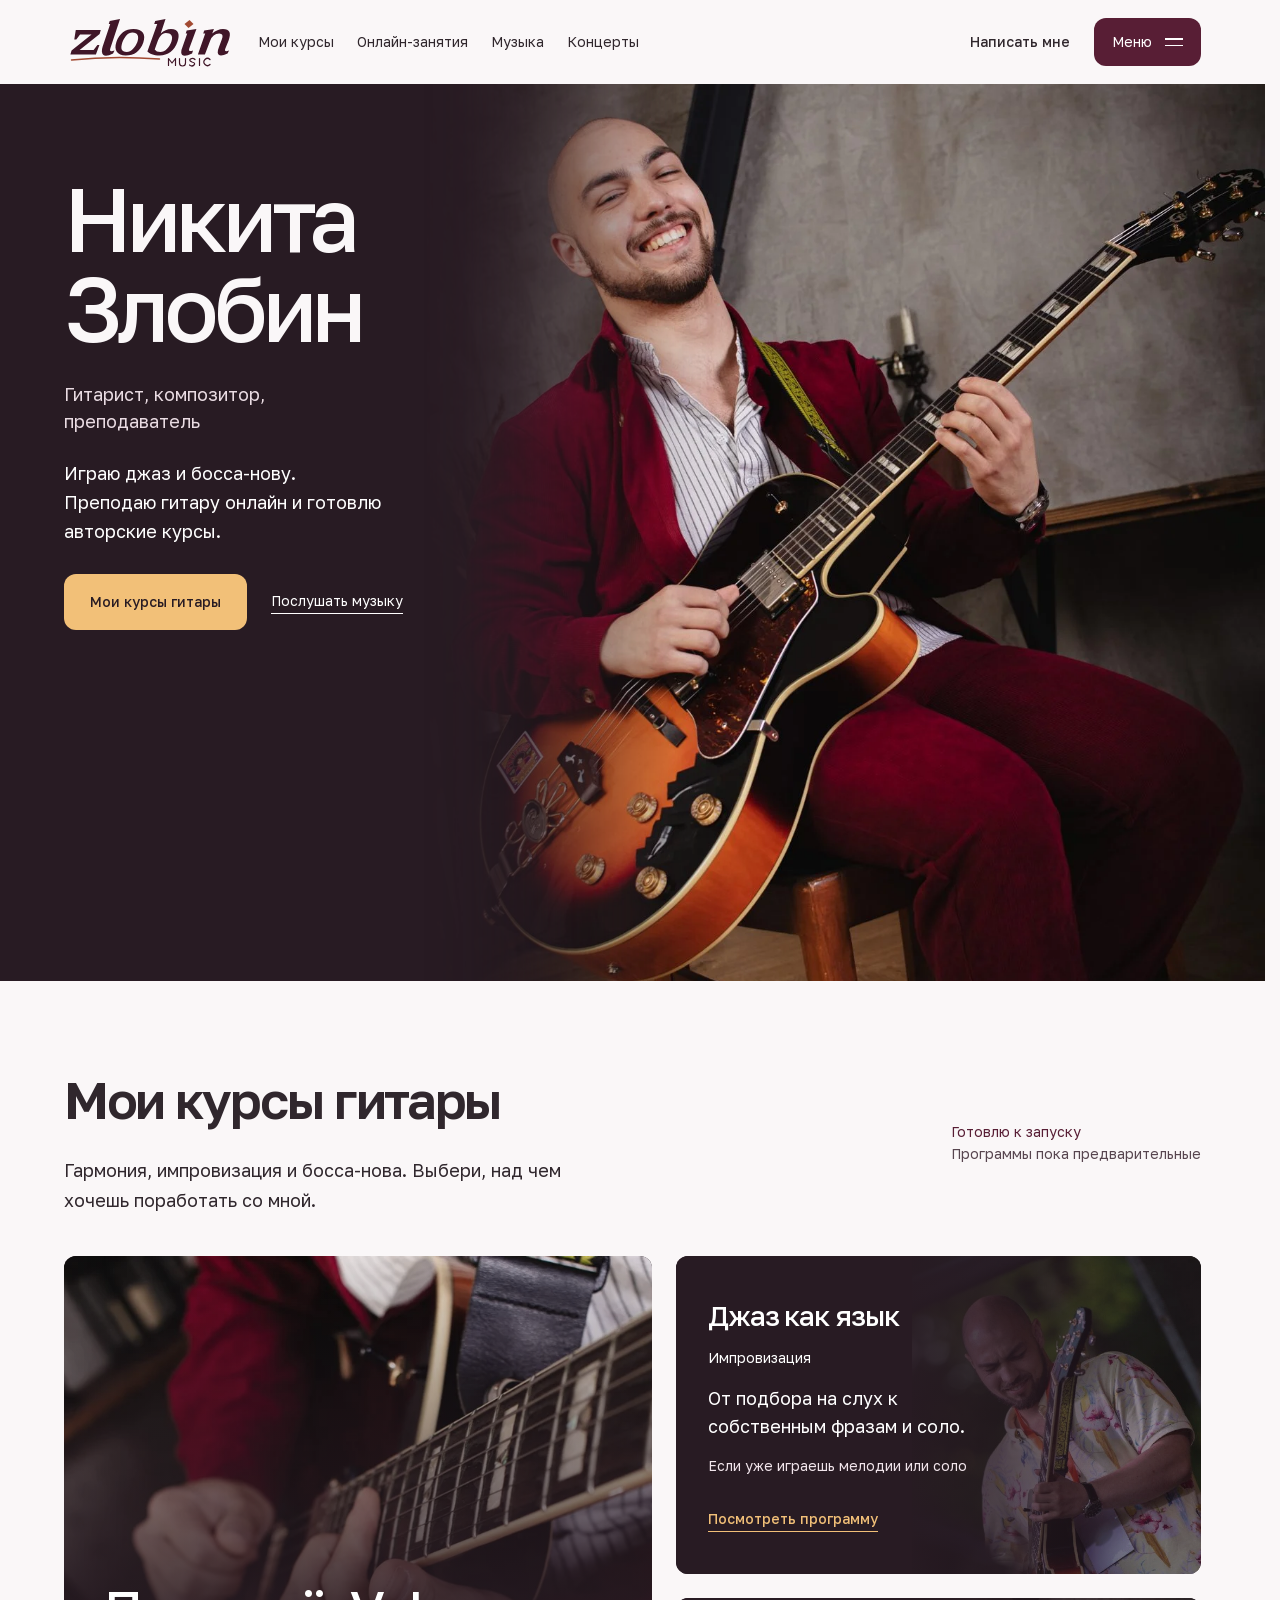
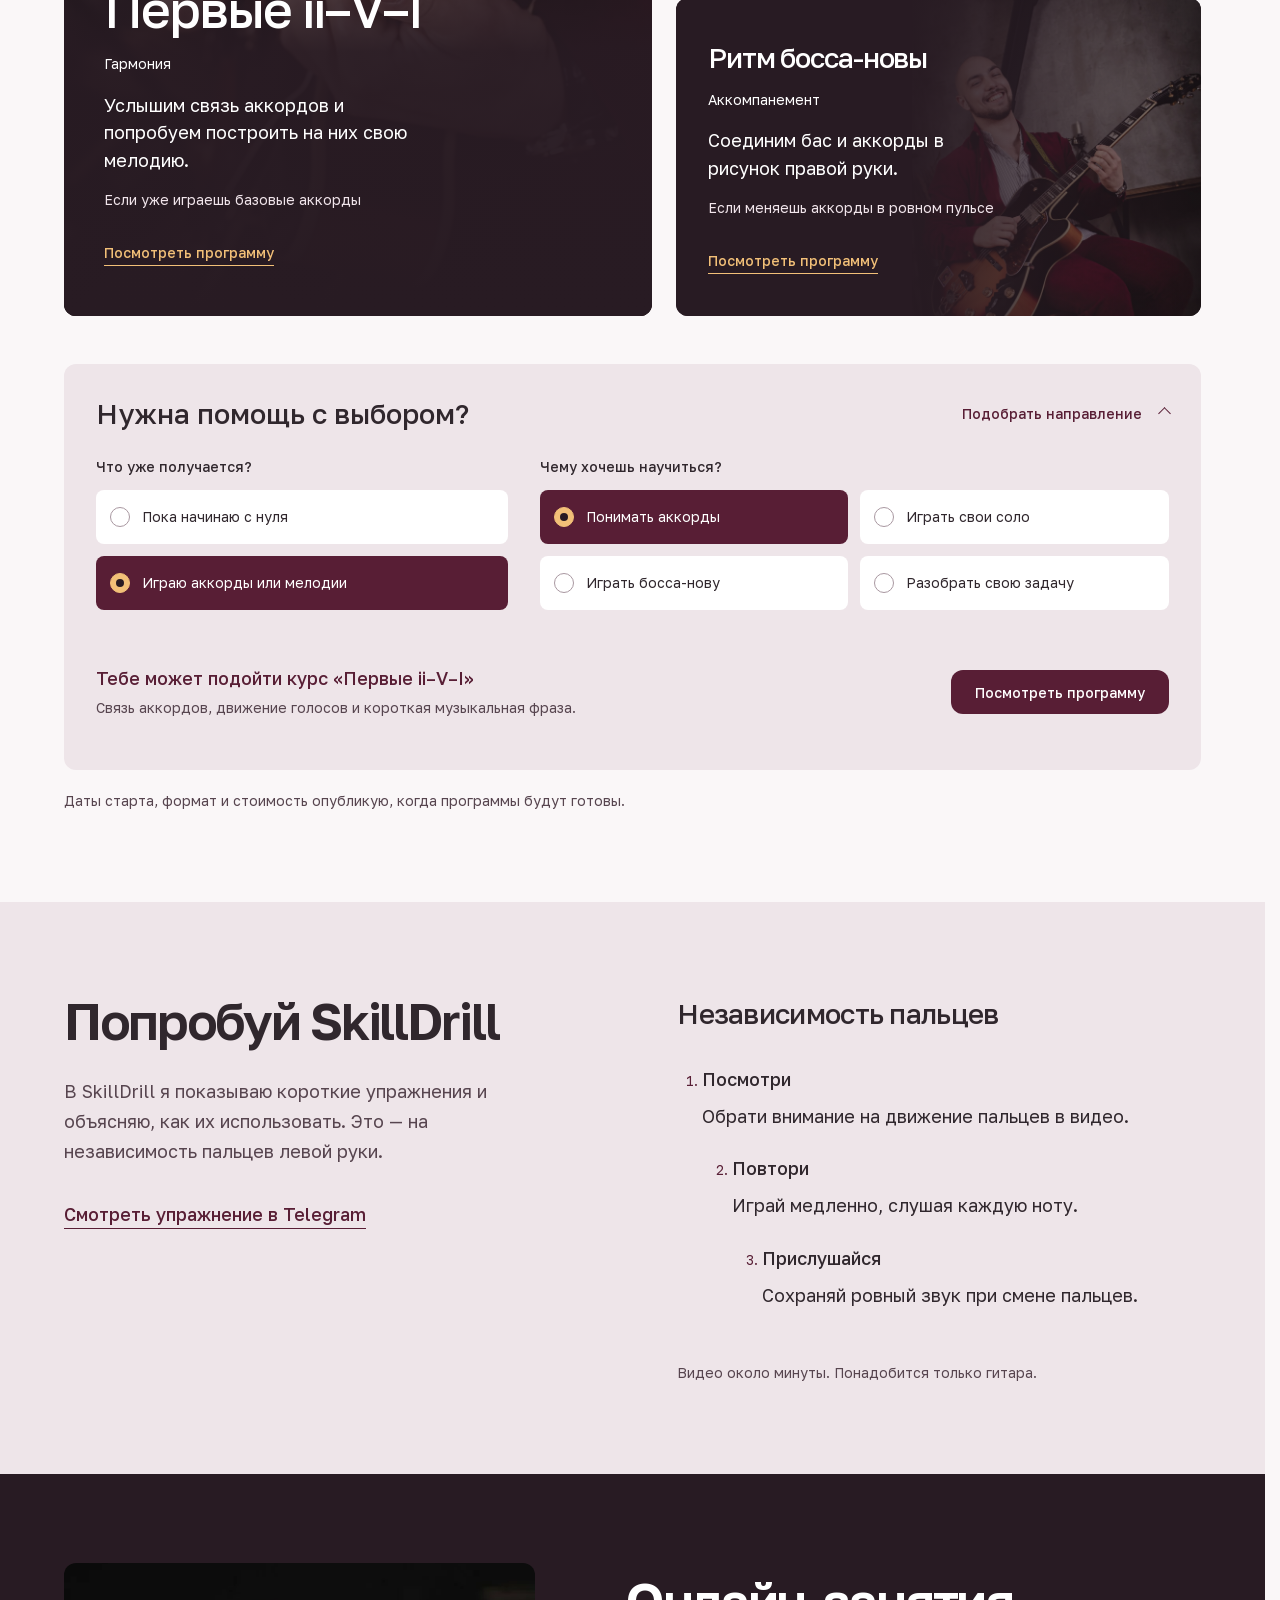
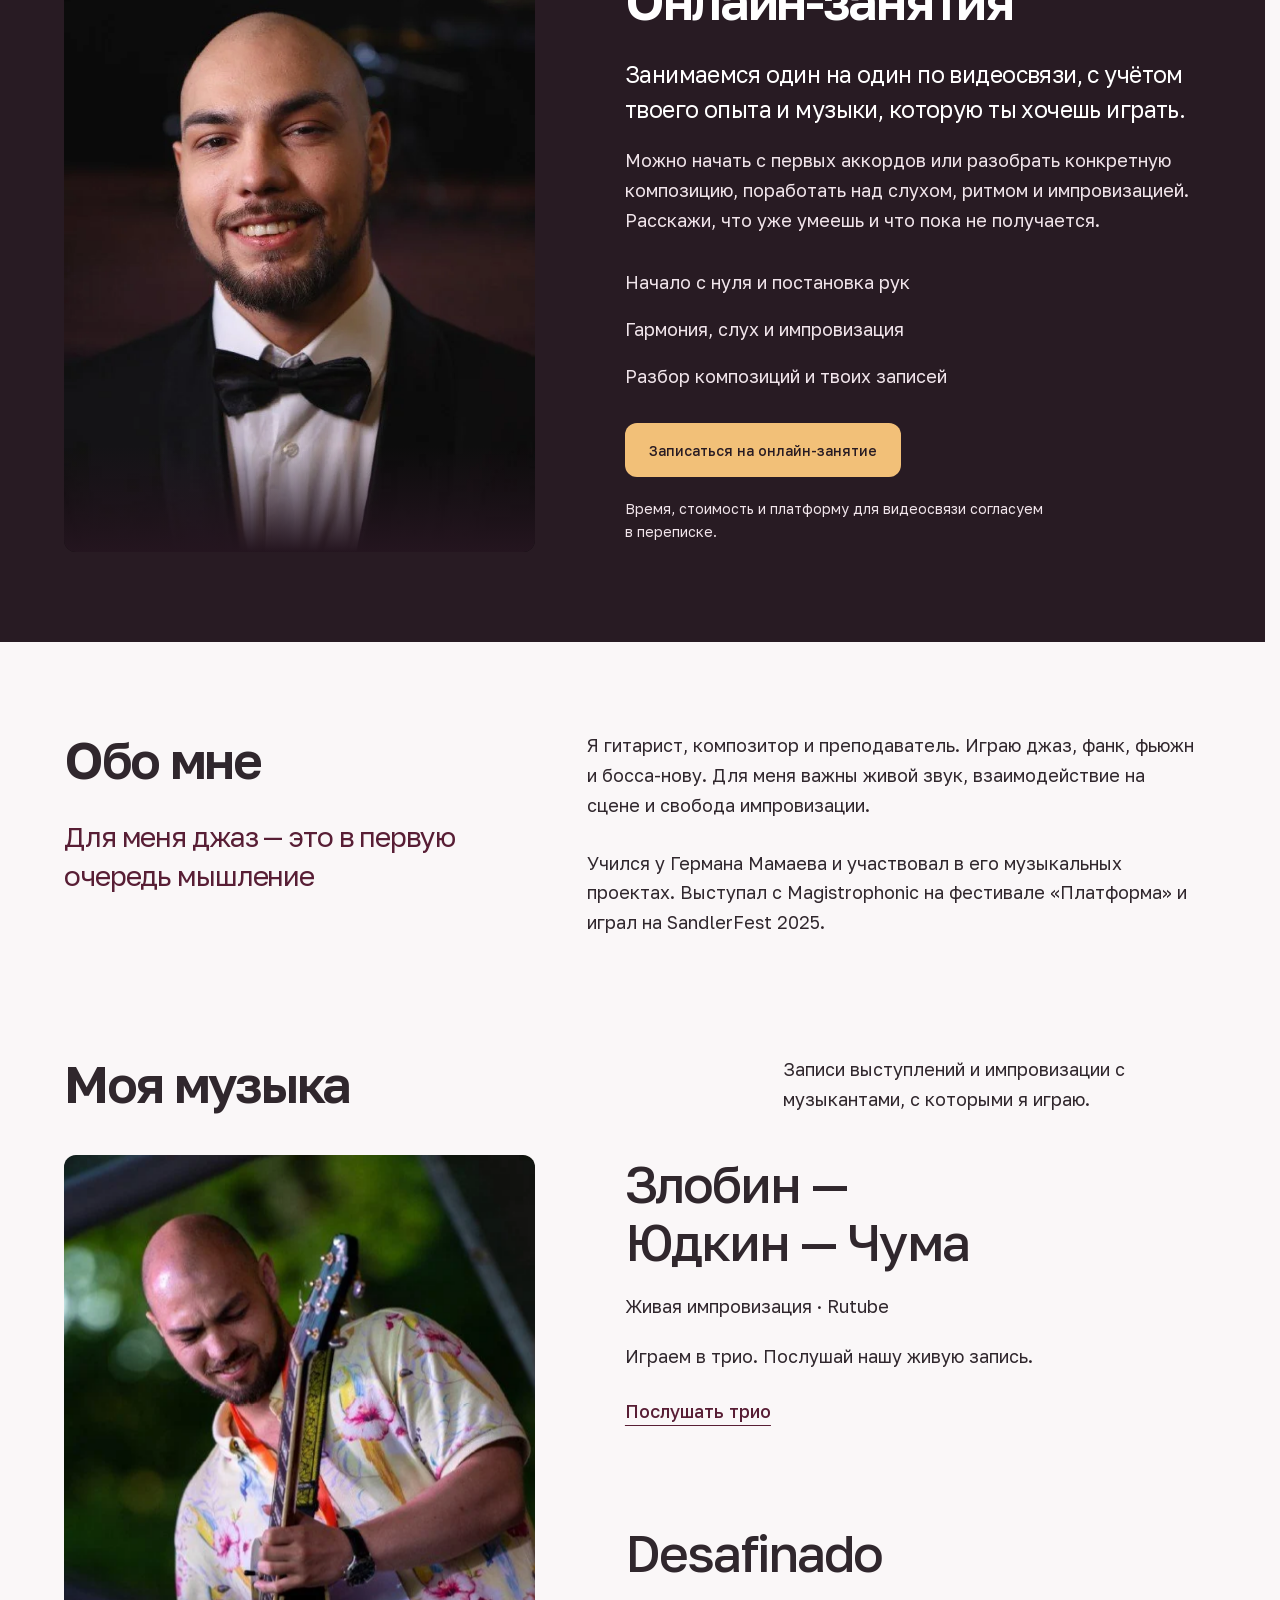
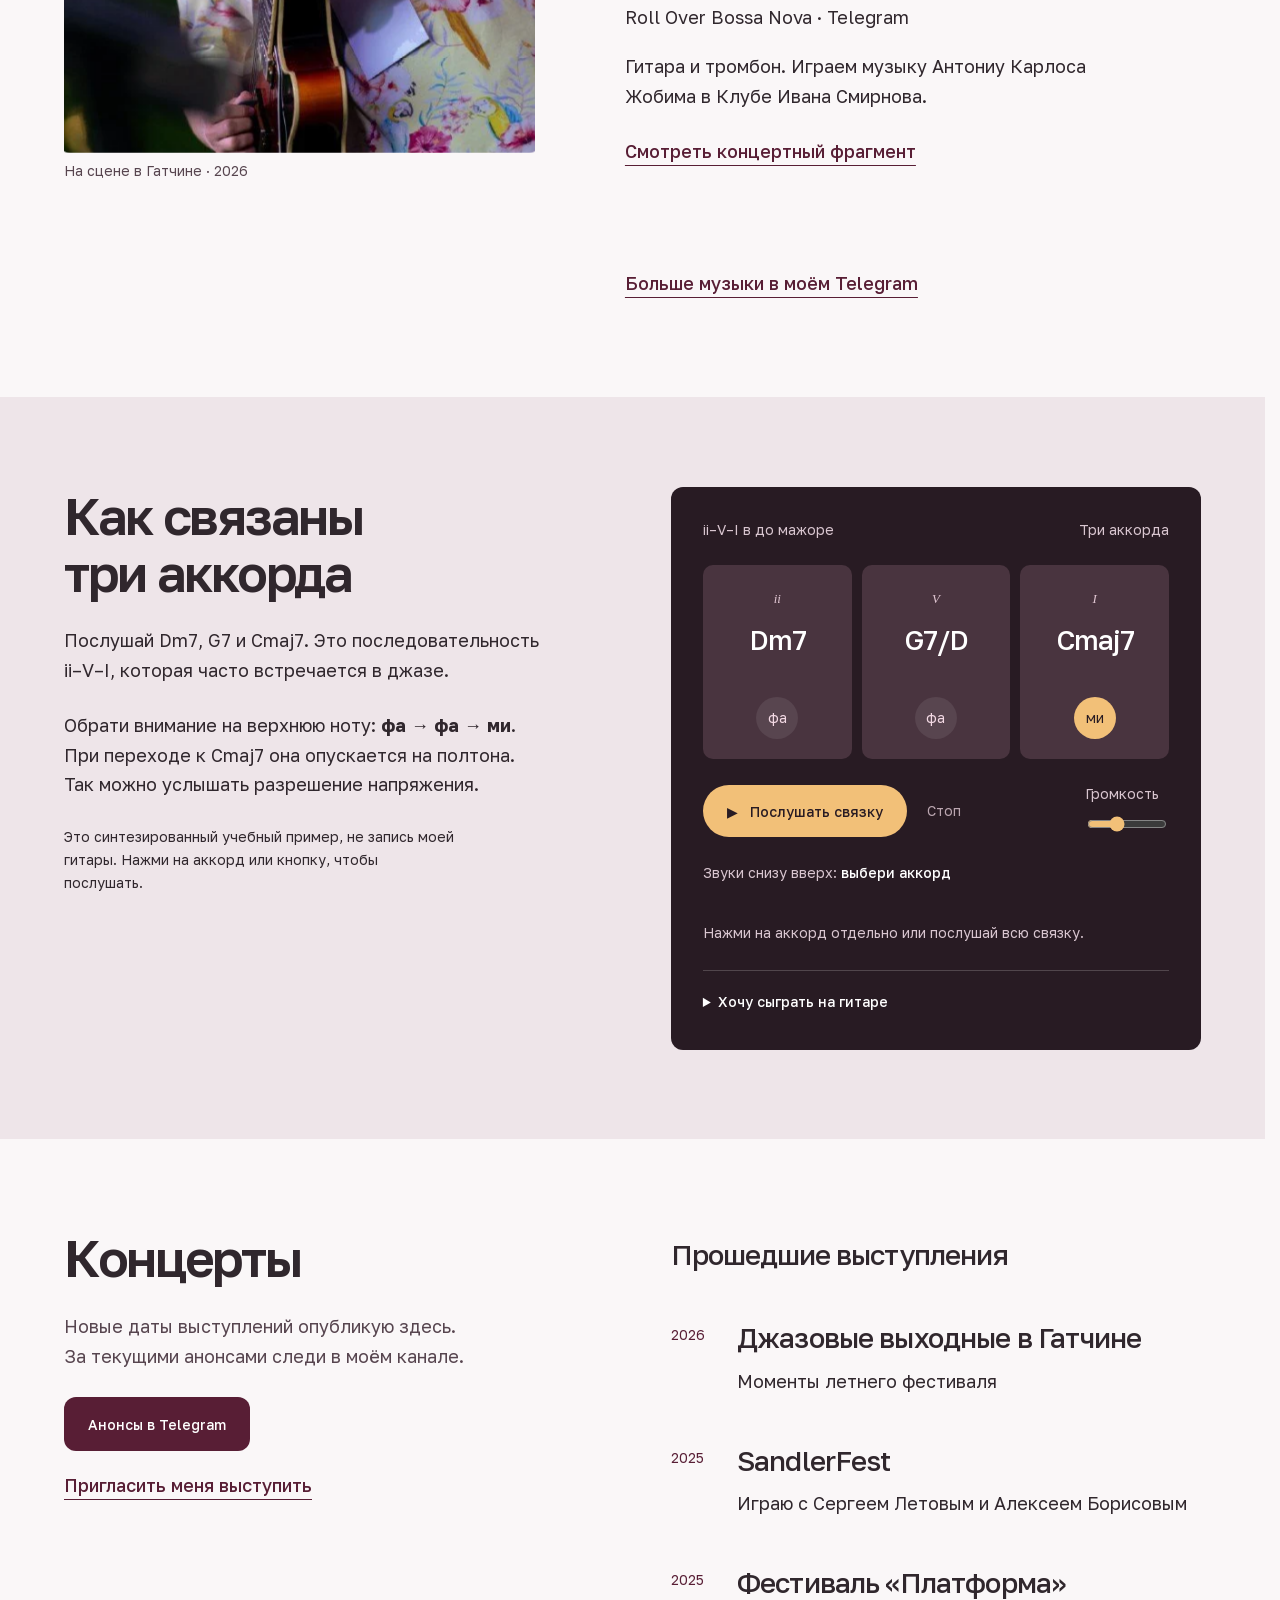
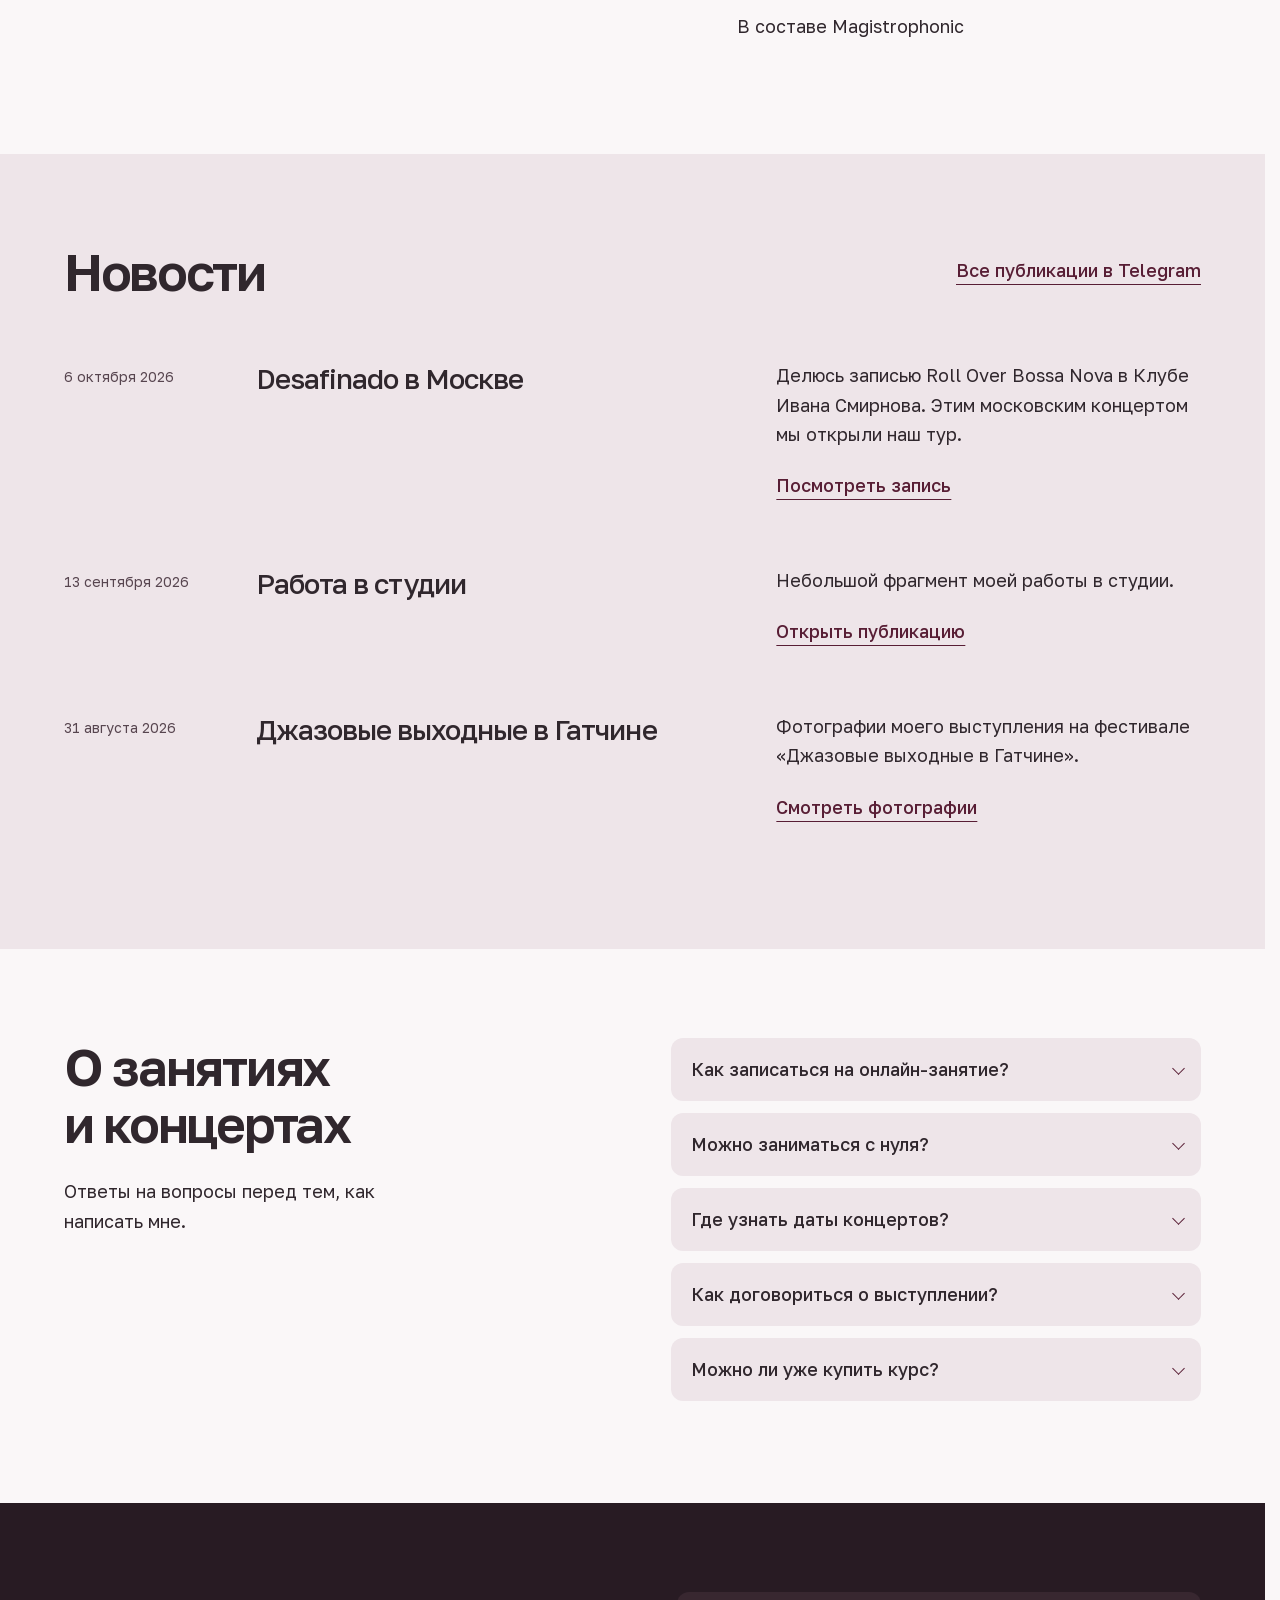
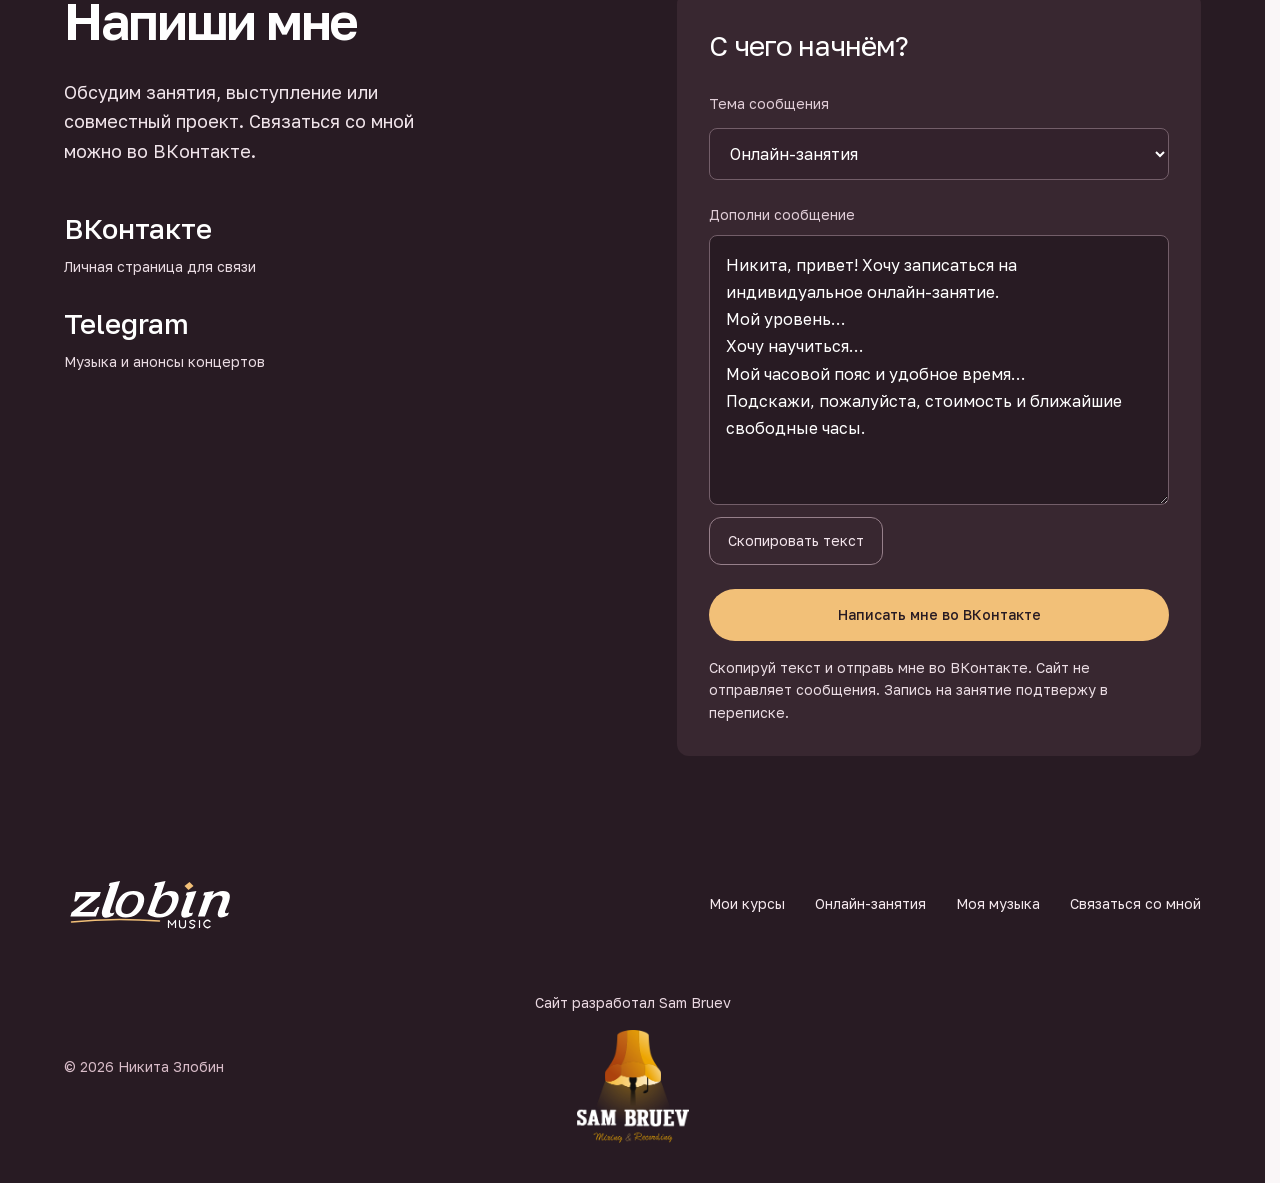
==== commit 24e01e6f: "Use Sam Bruev in footer author credit" ====
--- a/docs/index.html
+++ b/docs/index.html
@@ -11,8 +11,8 @@
 <meta property="og:type" content="website">
 <title>Никита Злобин — гитарист, композитор, преподаватель | Zlobin Music</title>
 <link rel="icon" href="assets/favicon.svg?v=pathways-20261018" type="image/svg+xml">
-<link rel="stylesheet" href="styles.css?v=editorial-20261019">
-<script src="site.js?v=editorial-20261019" defer></script>
+<link rel="stylesheet" href="styles.css?v=transitions-20261019">
+<script src="site.js?v=transitions-20261019" defer></script>
 <script src="app.js?v=pathways-20261018" defer></script>
 </head>
 <body>
@@ -106,9 +106,9 @@
 </main>
 <footer class="site-footer">
  <div class="footer-main"><a class="brand" href="#" aria-label="Zlobin Music — на главную"><img src="assets/logo-light.svg?v=pathways-20261018" alt="Zlobin Music" width="340" height="104"></a><nav class="footer-nav" aria-label="Навигация в подвале"><a href="#courses">Мои курсы</a><a href="#lessons">Онлайн-занятия</a><a href="#music">Моя музыка</a><a href="#contact">Связаться со мной</a></nav></div>
- <div class="footer-meta"><span>© 2026 Никита Злобин</span><a class="footer-creator" href="https://sambruev.ru/" target="_blank" rel="noopener noreferrer" aria-label="Сайт разработал Сэм Бруев — перейти на sambruev.ru"><span class="footer-creator-label">Сайт разработал Сэм Бруев</span><img src="assets/sam-bruev-logo.png?v=transparent" alt="Sam Bruev — логотип с лампой" width="512" height="514" loading="lazy"></a></div>
+ <div class="footer-meta"><span>© 2026 Никита Злобин</span><a class="footer-creator" href="https://sambruev.ru/" target="_blank" rel="noopener noreferrer" aria-label="Сайт разработал Sam Bruev — перейти на sambruev.ru"><span class="footer-creator-label">Сайт разработал Sam Bruev</span><img src="assets/sam-bruev-logo.png?v=transparent" alt="Sam Bruev — логотип с лампой" width="512" height="514" loading="lazy"></a></div>
 </footer>
-<dialog id="menu-dialog" class="menu-drawer" aria-labelledby="menu-title">
+<dialog id="menu-dialog" class="menu-drawer t-modal" aria-labelledby="menu-title">
 <div class="drawer-top"><span id="menu-title"><img src="assets/logo-light.svg?v=pathways-20261018" width="340" height="104" alt="Zlobin Music"></span><button class="menu-close" type="button" aria-label="Закрыть меню"><span aria-hidden="true">×</span></button></div>
 <div class="drawer-intro"><img src="assets/portrait-burgundy.webp" alt="" width="1200" height="1800"><div><p>Никита Злобин</p><span>Гитарист и преподаватель</span></div></div>
 <nav class="drawer-nav" aria-label="Все разделы сайта"><a href="#courses">Мои курсы</a><a href="#nikita">Обо мне</a><a href="#lessons">Онлайн-занятия</a><a href="#music">Моя музыка</a><a href="#concerts">Концерты</a><a href="#news">Новости</a><a href="#contact">Написать мне</a></nav>
--- a/docs/styles.css
+++ b/docs/styles.css
@@ -42,7 +42,7 @@
 .artist-hero{background:var(--wine-dark);min-height:720px}.artist-hero .hero-photo{border-radius:72px 0 0 0;overflow:hidden}.artist-hero .hero-description{color:#f4e3eb;font-size:18px;max-width:38ch}.artist-hero .hero-actions .button{background:var(--amber);color:var(--wine-dark);border-radius:30px;padding-inline:26px;min-height:58px}.artist-hero .hero-secondary{display:inline-flex;gap:10px;align-items:center}.artist-hero .hero-bottom{padding-bottom:16px}.artist-hero .hero-bottom a{border-color:#cda3b4}.artist-hero .hero-photo figcaption{background:var(--wine-dark);color:white;border:1px solid #ffffff38;border-radius:14px;padding:16px 20px;bottom:30px;right:30px}
 .courses{padding-top:94px;padding-bottom:85px}.courses .section-heading h2{font-size:clamp(44px,5.5vw,80px)}.courses .section-label{color:var(--wine)}.courses .launch-note{border-left:3px solid var(--amber);padding-left:17px}.courses .launch-note .status-dot{display:none}.course-author{display:flex;align-items:center;gap:15px;margin:-8px 0 32px;max-width:70ch;font-size:15px;color:var(--muted)}.course-author img{width:52px;height:52px;border-radius:50%;object-fit:cover;object-position:50% 22%;flex-shrink:0}.course-author a{color:var(--wine);text-decoration:underline;text-underline-offset:4px;white-space:nowrap}.course{border-radius:18px;border-color:#e2dce1;box-shadow:0 10px 28px #40162806;transition:transform 240ms var(--ease-out)}.course-art{height:245px}.course-content{padding:26px}.course-content .course-open{padding:15px 0 4px}.course-open span{display:grid;place-items:center;width:34px;height:34px;background:var(--wine);color:white;border-radius:50%;transition:transform 200ms var(--ease-out)}.course-open{align-items:center}.course-grid{gap:24px}.harmony-art{background:#d5e7fa}.bossa-art{background:#f2d6bf}.course-content .course-fit{font-size:13px}.course-guide{border-radius:14px;background:#f0f3f7;border:0;padding:0 24px}.course-guide>summary{list-style:none;position:relative;padding:22px 40px 22px 0}.course-guide>summary::-webkit-details-marker{display:none}.course-guide>summary:after{content:'+';position:absolute;right:0;top:15px;font-size:30px;font-weight:400;transition:transform 200ms var(--ease-out)}.course-guide[open]>summary:after{transform:rotate(45deg)}.course-guide .choose{background:transparent;padding:8px 0 28px}.details-body{display:flow-root}.faq-list details{padding-inline:16px;border-radius:10px;transition:background-color 180ms ease}.faq-list details[open]{background:#edf2f7}.faq-list details:first-child summary{padding-top:22px}.faq-list details:first-child summary:after{top:19px}.faq-list details p{padding-bottom:24px}.faq-list summary:after{content:'+'!important;transition:transform 200ms var(--ease-out)}.faq-list details[open] summary:after{transform:rotate(45deg)}
 .button,.copy-button,.menu-toggle,.menu-close,.dialog-close{transition:transform 160ms var(--ease-out),background-color 180ms ease,color 180ms ease}.button:active,.copy-button:active,.menu-toggle:active,.menu-close:active,.dialog-close:active{transform:scale(.97)}.button{border-radius:28px}.text-link span,.header-contact span,.hero-bottom a span{display:inline-block;transition:transform 200ms var(--ease-out)}.mentor-image img,.lessons-photo{border-radius:20px}.mentor-image>span{border-radius:9px}.music-feature{border-radius:20px}.record-play{transition:transform 200ms var(--ease-out),background-color 180ms ease}.archive-item>span:last-child{transition:transform 200ms var(--ease-out)}.chord{transition:transform 160ms var(--ease-out),background-color 180ms ease}.chord.active{transform:translateY(-4px)}.top-note{transition:transform 200ms var(--ease-out)}.chord.active .top-note{transform:scale(1.1)}
-#course-dialog{border-radius:24px;padding:46px;max-width:660px;box-shadow:0 24px 100px #21121b55}#course-dialog .dialog-close{background:var(--blue);border-radius:50%;font-size:27px;line-height:1}.dialog-note{border-radius:10px}.dialog-return{border-radius:28px}dialog::backdrop{background:#21121ba8;backdrop-filter:none;opacity:1;transition:opacity 220ms var(--ease-out)}dialog.is-closing::backdrop{opacity:0}dialog.instant-motion::backdrop{transition:none}@starting-style{dialog[open]::backdrop{opacity:0}}
+#course-dialog{border-radius:24px;padding:46px;max-width:660px;box-shadow:0 24px 100px #21121b55}#course-dialog .dialog-close{background:var(--blue);border-radius:50%;font-size:27px;line-height:1}.dialog-note{border-radius:10px}.dialog-return{border-radius:28px}dialog::backdrop{background:#21121ba8;backdrop-filter:none}
 .menu-drawer{inset:0 0 0 auto;margin:0;width:min(540px,100%);max-width:100%;height:100dvh;max-height:100dvh;border:0;border-radius:28px 0 0 28px;padding:28px 38px 24px;background:var(--wine-dark);color:#fff;overflow-y:auto;overscroll-behavior:contain;box-shadow:-20px 0 70px #21121b40}.drawer-top{display:flex;align-items:center;justify-content:space-between;gap:20px;font-size:17px}.menu-close{display:grid;place-items:center;width:46px;height:46px;border:1px solid #ffffff66;border-radius:50%;background:transparent;color:white;font-size:30px;line-height:1;padding:0}.drawer-intro{display:flex;gap:16px;align-items:center;margin:25px 0 28px}.drawer-intro img{width:62px;height:72px;object-fit:cover;object-position:50% 20%;border-radius:12px}.drawer-intro p{font-size:18px;font-weight:500}.drawer-intro span{font-size:12px;color:#e8ccd7}.drawer-nav{display:grid;gap:0}.drawer-nav a{font-size:clamp(25px,4vw,38px);font-weight:500;letter-spacing:-.04em;line-height:1.15;padding:12px 0;border-top:1px solid #ffffff25;display:flex;justify-content:space-between;align-items:center;gap:20px}.drawer-nav a:first-child{color:var(--amber)}.drawer-nav a:last-child{border-bottom:1px solid #ffffff25}.drawer-nav a span{font-size:28px}.drawer-footer{font-size:13px;color:#e8ccd7;margin-top:28px}.menu-drawer a:focus-visible,.menu-drawer button:focus-visible{outline-color:var(--amber)}
 @media(hover:hover) and (pointer:fine){.header nav a:hover:after{transform:scaleX(1)}.header nav a:hover{text-decoration:none}.course:hover{transform:translateY(-7px)}.course-open:hover span{transform:rotate(90deg)}.button:hover{transform:translateY(-2px)}.text-link:hover span,.header-contact:hover span,.hero-bottom a:hover span{transform:translate(3px,-2px)}.drawer-nav a{transition:transform 180ms var(--ease-out),color 180ms ease}.drawer-nav a:hover{transform:translateX(7px);color:var(--amber)}.music-feature:hover>img{transform:scale(1.025)}.music-feature:hover .record-play{transform:scale(1.08);background:#ffffff22}.archive-item:hover>span:last-child{transform:translate(3px,-3px)}}
 @media(hover:none),(pointer:coarse){.music-feature:hover>img{transform:none}}
@@ -814,3 +814,63 @@
 
 /* Action text shares the readable body scale outside compact controls. */
 .text-link{font-size:var(--type-body)}
+
+/* transitions-dev: modal recipe, with a horizontal variant for the existing drawer. */
+:root {
+  --modal-open-dur: 250ms;
+  --modal-close-dur: 150ms;
+  --modal-scale: 0.96;
+  --modal-scale-close: 0.96;
+  --modal-ease: cubic-bezier(0.22, 1, 0.36, 1);
+}
+
+.t-modal {
+  transform-origin: center;
+  transform: scale(var(--modal-scale));
+  opacity: 0;
+  pointer-events: none;
+  transition:
+    transform var(--modal-open-dur) var(--modal-ease),
+    opacity   var(--modal-open-dur) var(--modal-ease);
+  will-change: transform, opacity;
+}
+.t-modal.is-open {
+  transform: scale(1);
+  opacity: 1;
+  pointer-events: auto;
+}
+.t-modal.is-closing {
+  transform: scale(var(--modal-scale-close));
+  opacity: 0;
+  pointer-events: none;
+  transition:
+    transform var(--modal-close-dur) var(--modal-ease),
+    opacity   var(--modal-close-dur) var(--modal-ease);
+}
+
+@media (prefers-reduced-motion: reduce) {
+  .t-modal { transition: none !important; }
+}
+
+html { scrollbar-gutter: stable; }
+.menu-drawer.t-modal {
+ --modal-open-dur: 360ms;
+ --modal-close-dur: 240ms;
+ transform: translateX(100%);
+ opacity: 1;
+}
+.menu-drawer.t-modal.is-open { transform: translateX(0); }
+.menu-drawer.t-modal.is-closing { transform: translateX(100%); opacity: 1; }
+.t-modal::backdrop {
+ opacity: 0;
+ transition: opacity var(--modal-open-dur) var(--modal-ease);
+}
+.t-modal.is-open::backdrop { opacity: 1; }
+.t-modal.is-closing::backdrop {
+ opacity: 0;
+ transition: opacity var(--modal-close-dur) var(--modal-ease);
+}
+@starting-style { .t-modal.is-open::backdrop { opacity: 0; } }
+@media (prefers-reduced-motion: reduce) {
+ .t-modal::backdrop { transition: none !important; }
+}
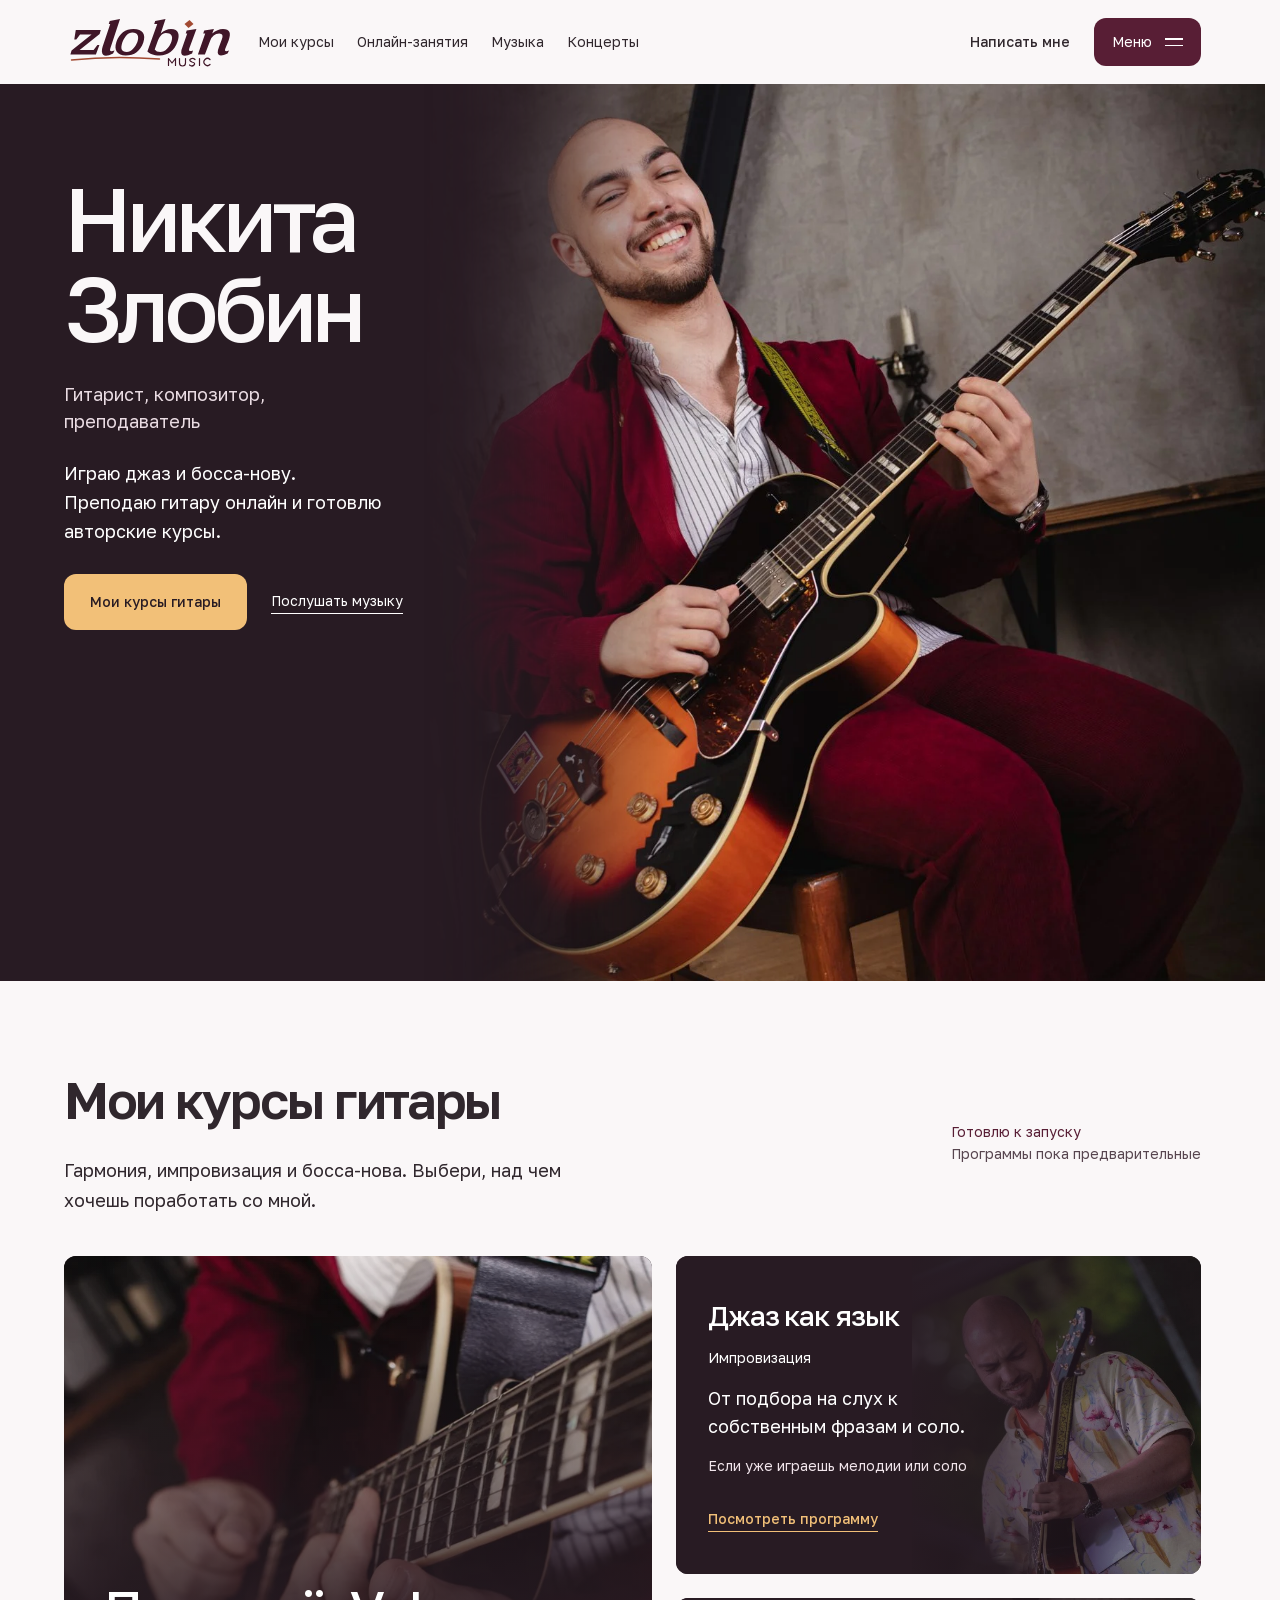
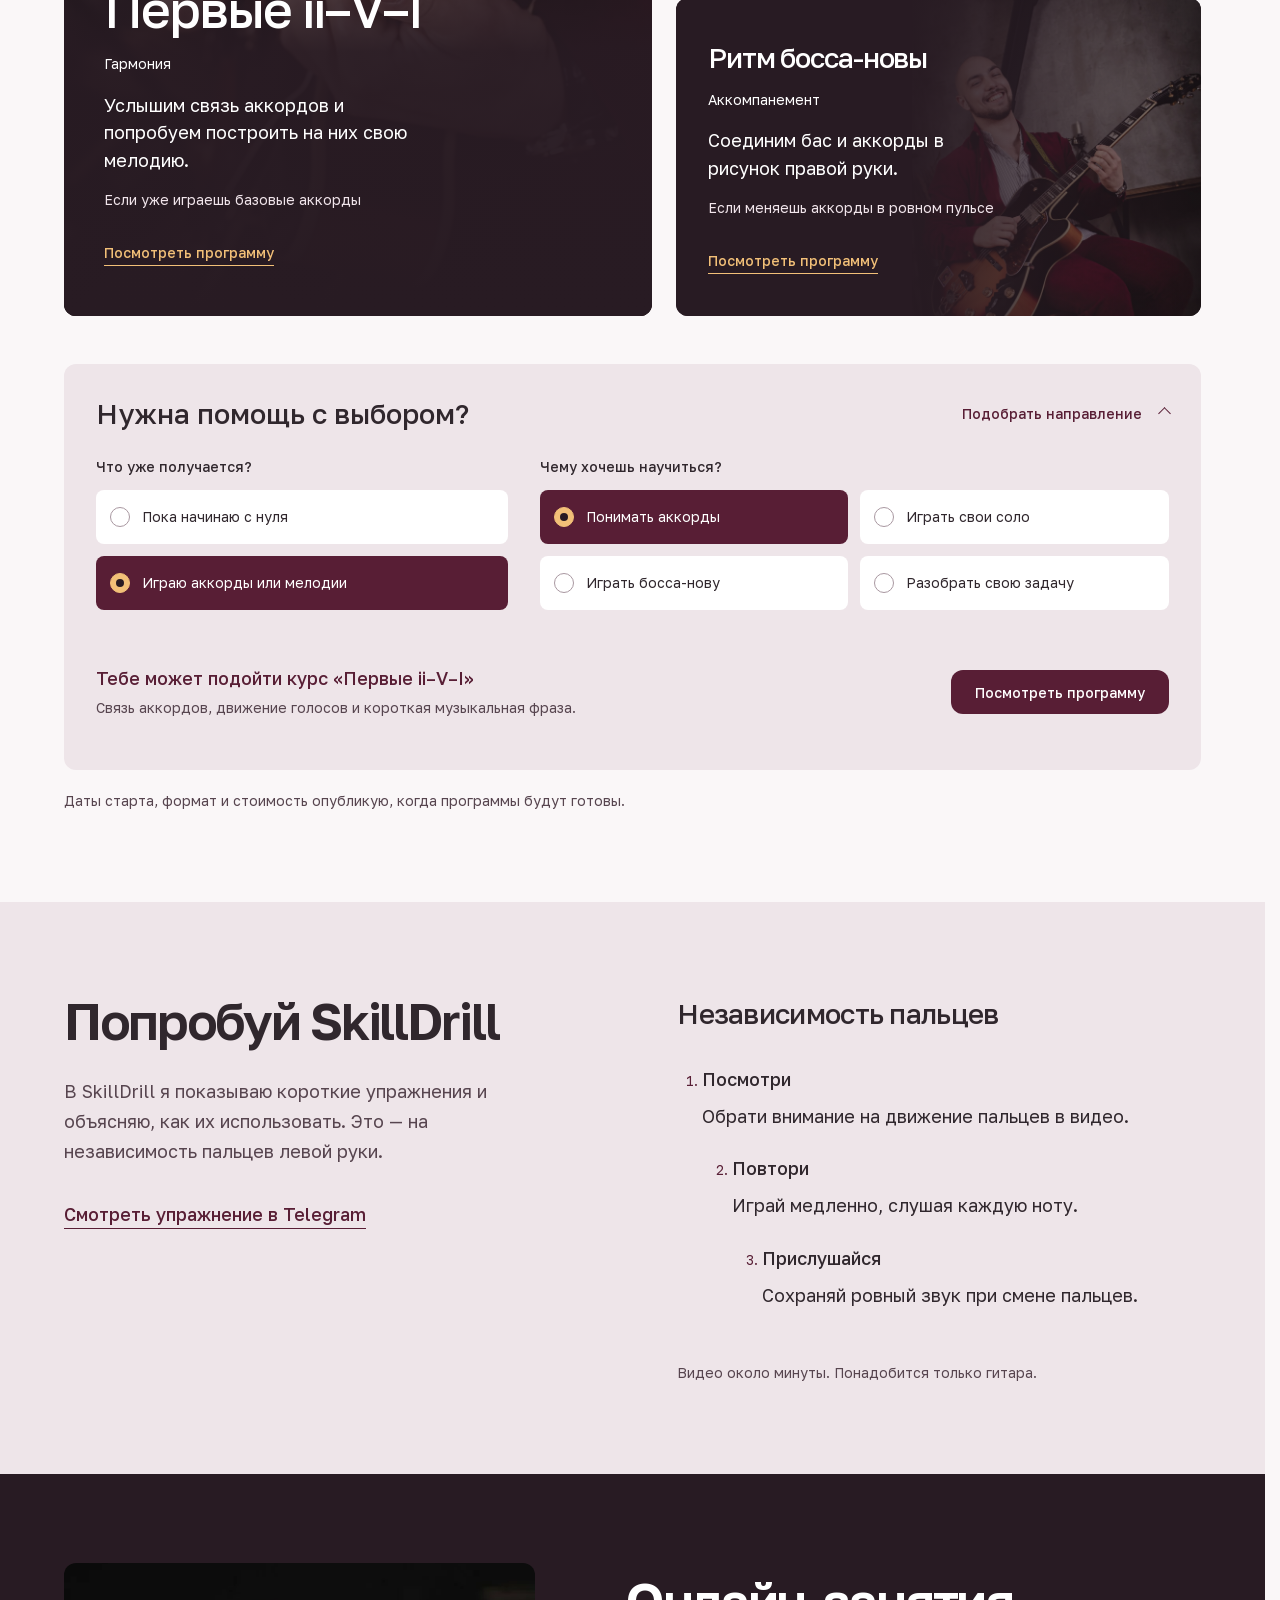
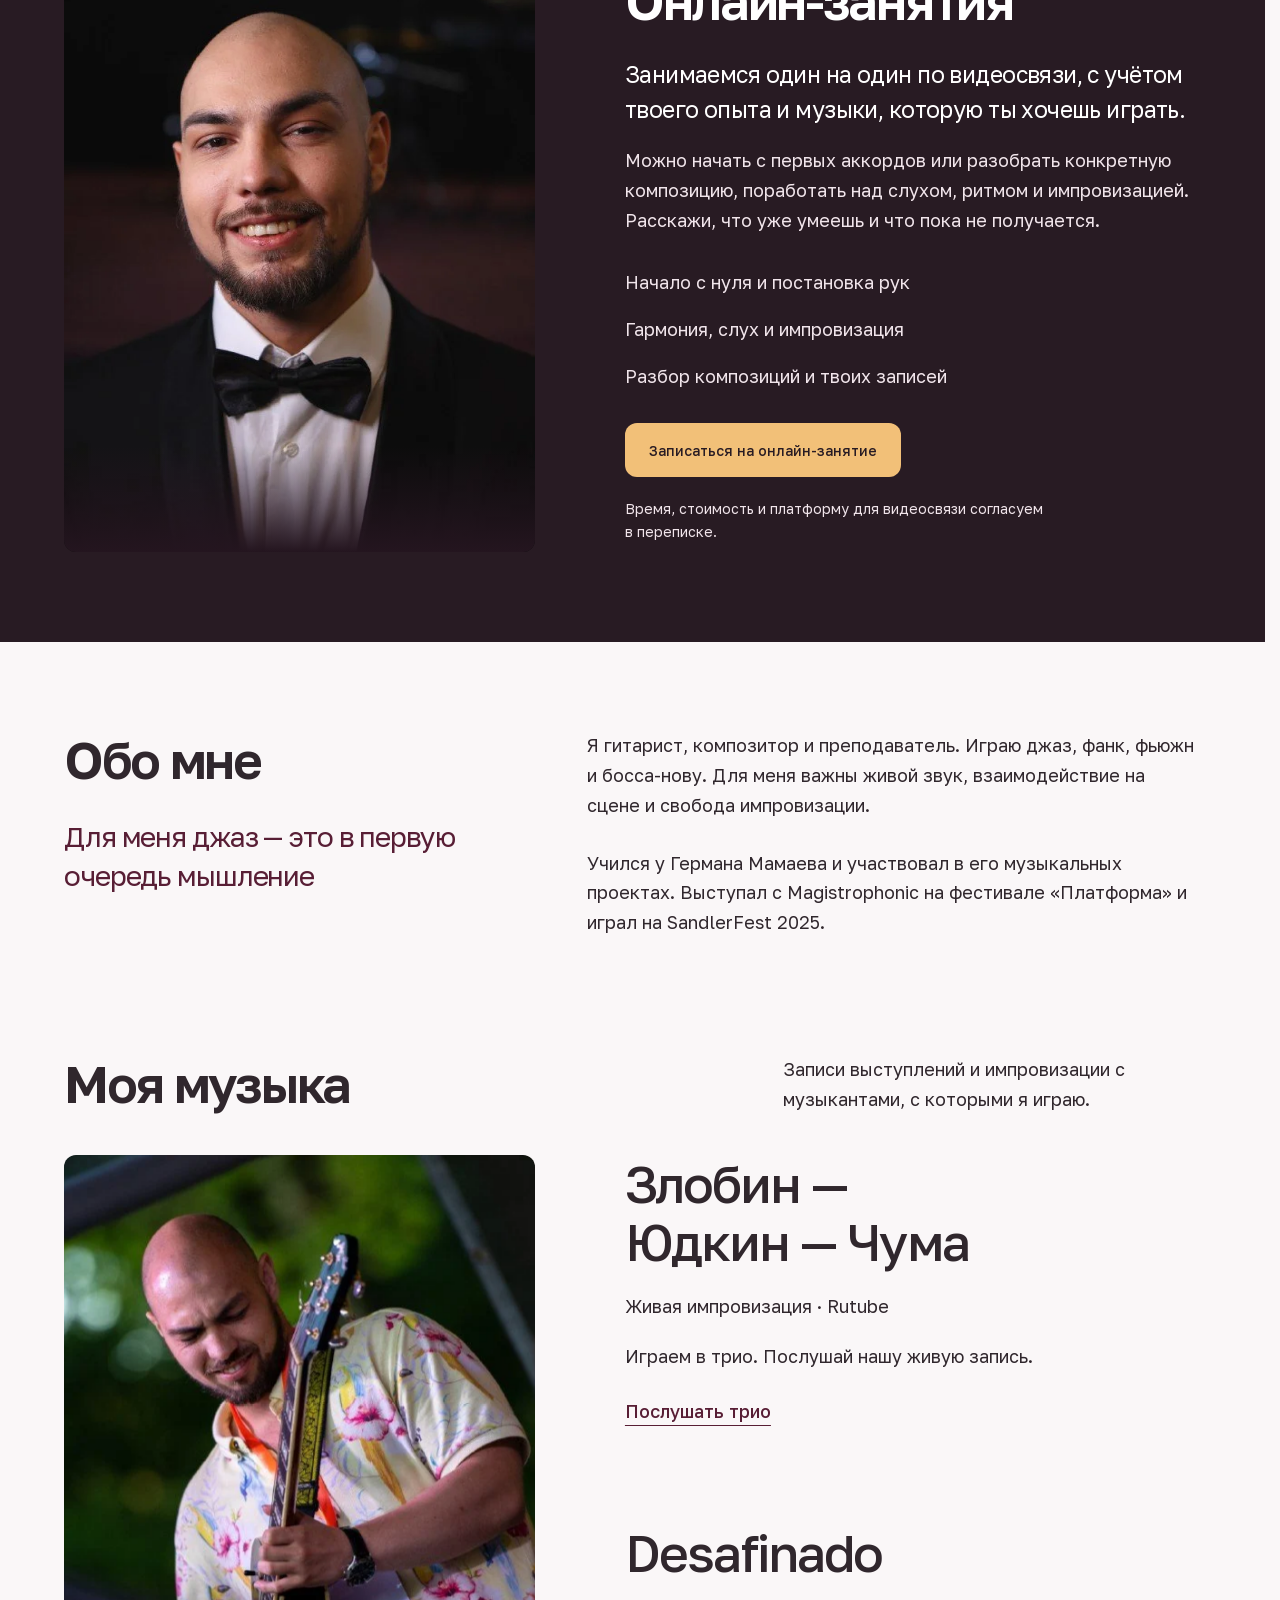
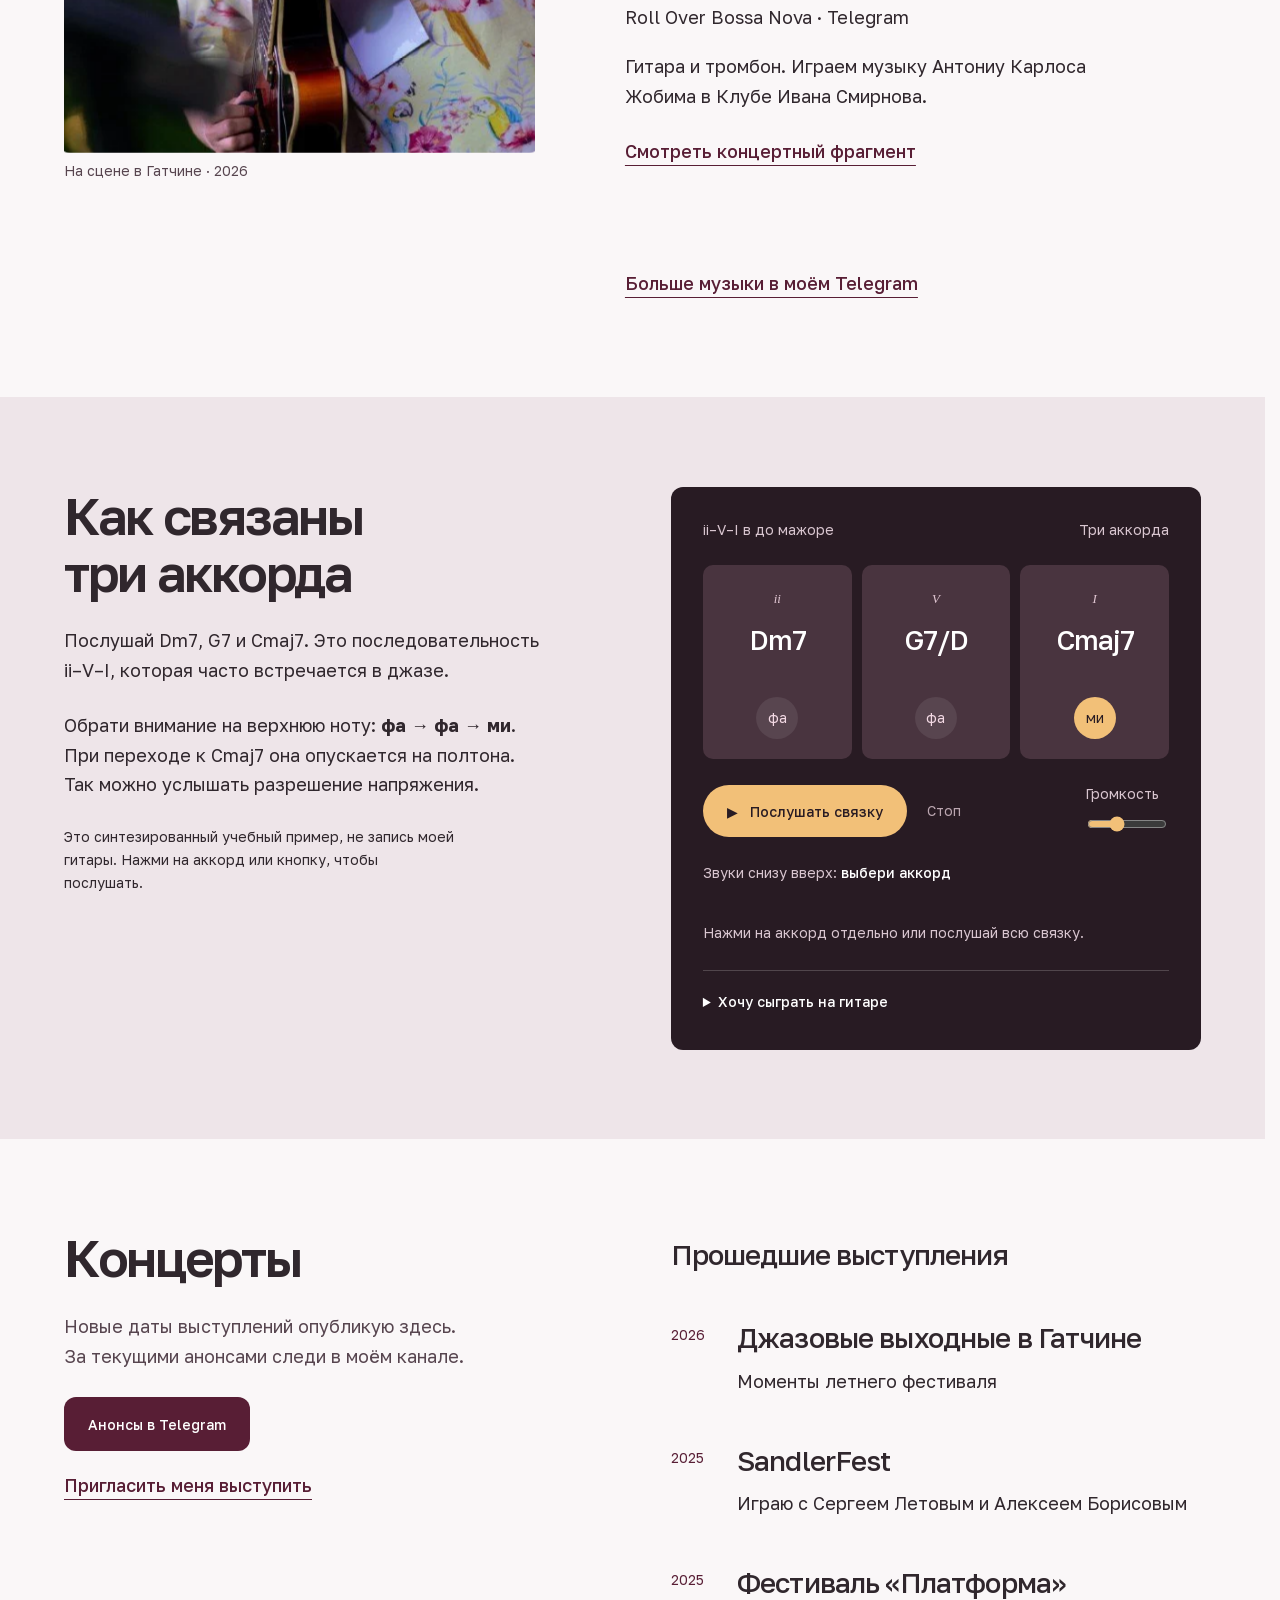
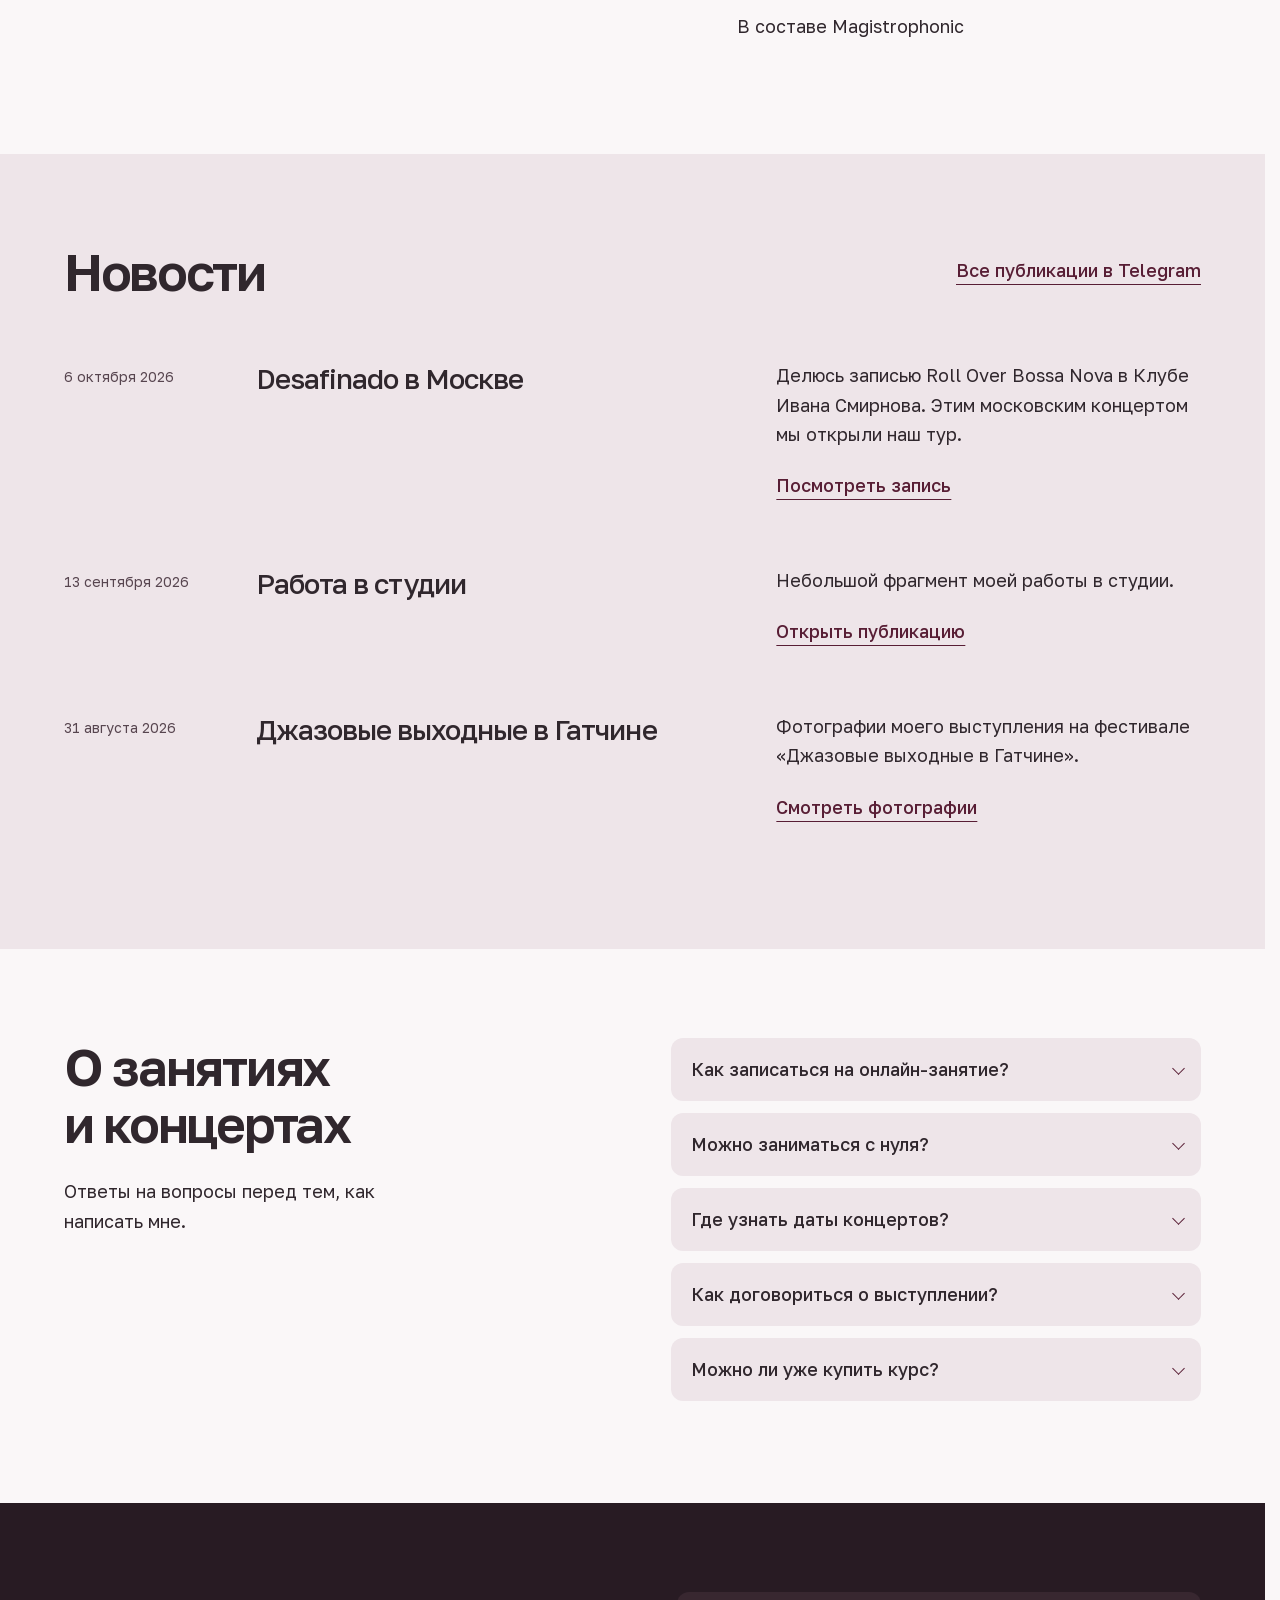
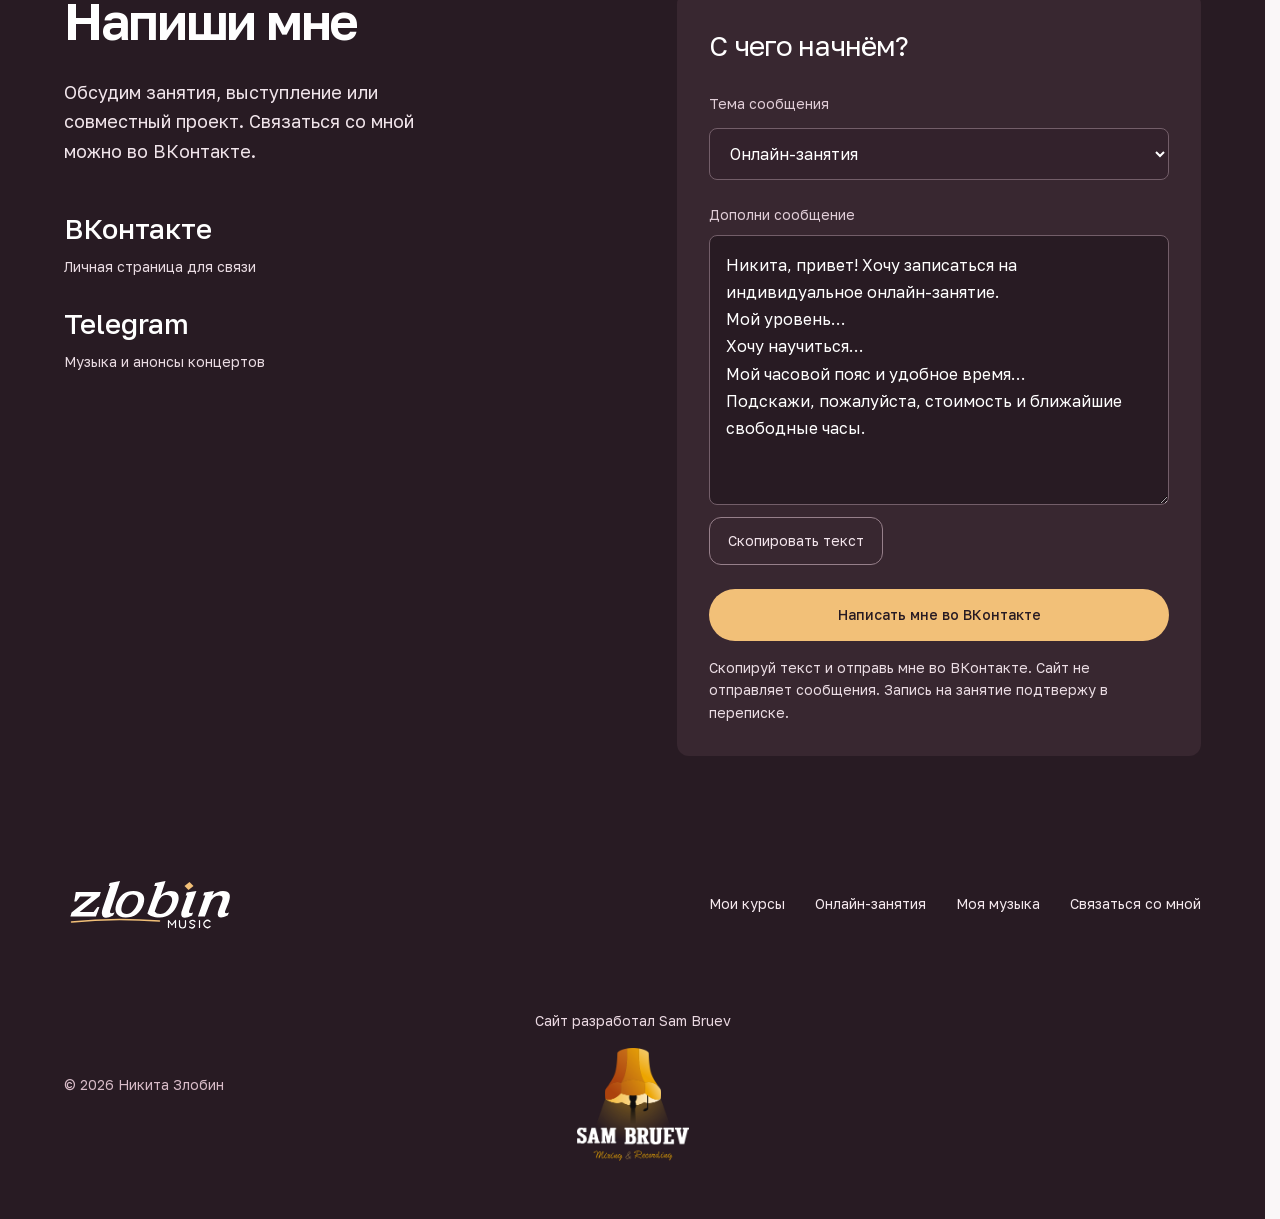
==== commit ea97e5ae: "Add smooth logo hover and enlarge footer credit target" ====
--- a/docs/index.html
+++ b/docs/index.html
@@ -11,7 +11,7 @@
 <meta property="og:type" content="website">
 <title>Никита Злобин — гитарист, композитор, преподаватель | Zlobin Music</title>
 <link rel="icon" href="assets/favicon.svg?v=pathways-20261018" type="image/svg+xml">
-<link rel="stylesheet" href="styles.css?v=transitions-20261019">
+<link rel="stylesheet" href="styles.css?v=creator-hover-20261019">
 <script src="site.js?v=transitions-20261019" defer></script>
 <script src="app.js?v=pathways-20261018" defer></script>
 </head>
--- a/docs/styles.css
+++ b/docs/styles.css
@@ -536,13 +536,15 @@
 /* Centered creator signature with explicit authorship. */
 .site-footer>.footer-meta{display:grid;grid-template-columns:1fr auto 1fr;align-items:center;gap:24px}
 .footer-meta>span{grid-column:1;grid-row:1;min-width:0}
-.site-footer .footer-creator{grid-column:2;grid-row:1;display:flex;flex-direction:column;align-items:center;gap:16px;width:max-content;max-width:100%;text-align:center;border-radius:6px;transition:opacity 160ms ease}
+.site-footer .footer-creator{grid-column:2;grid-row:1;display:flex;flex-direction:column;align-items:center;gap:16px;width:max-content;max-width:100%;text-align:center;border-radius:6px;padding:18px 24px;--creator-hover-duration:180ms;--creator-hover-ease:cubic-bezier(0.22,1,0.36,1)}
 .footer-creator-label{font-size:13px;line-height:1.5;color:#ead8e1}
-.footer-creator img{display:block;width:112px;height:auto}
-.site-footer .footer-creator:hover{opacity:.85;text-decoration:none}
+.footer-creator img{display:block;width:112px;height:auto;transform:scale(1);transform-origin:center;transition:transform var(--creator-hover-duration) var(--creator-hover-ease)}
+.site-footer .footer-creator:hover{opacity:1;text-decoration:none}
+@media(hover:hover) and (pointer:fine){.site-footer .footer-creator:hover img{transform:scale(1.1)}}
+.site-footer .footer-creator:focus-visible img{transform:scale(1.1)}
 .site-footer .footer-creator:hover .footer-creator-label{text-decoration:underline;text-underline-offset:4px}
 @media(max-width:760px){.site-footer>.footer-meta{grid-template-columns:1fr;justify-items:center;gap:28px;padding-top:24px}.site-footer .footer-creator{grid-column:1;grid-row:1}.footer-meta>span{grid-column:1;grid-row:2;text-align:center}}
-@media(prefers-reduced-motion:reduce){.site-footer .footer-creator{transition:none}}
+@media(prefers-reduced-motion:reduce){.site-footer .footer-creator img,.site-footer .footer-creator:hover img,.site-footer .footer-creator:focus-visible img{transition:none;transform:none}}
 
 /* Full portrait: preserve the instrument and give the copy equal side gutters. */
 @media(min-width:761px){
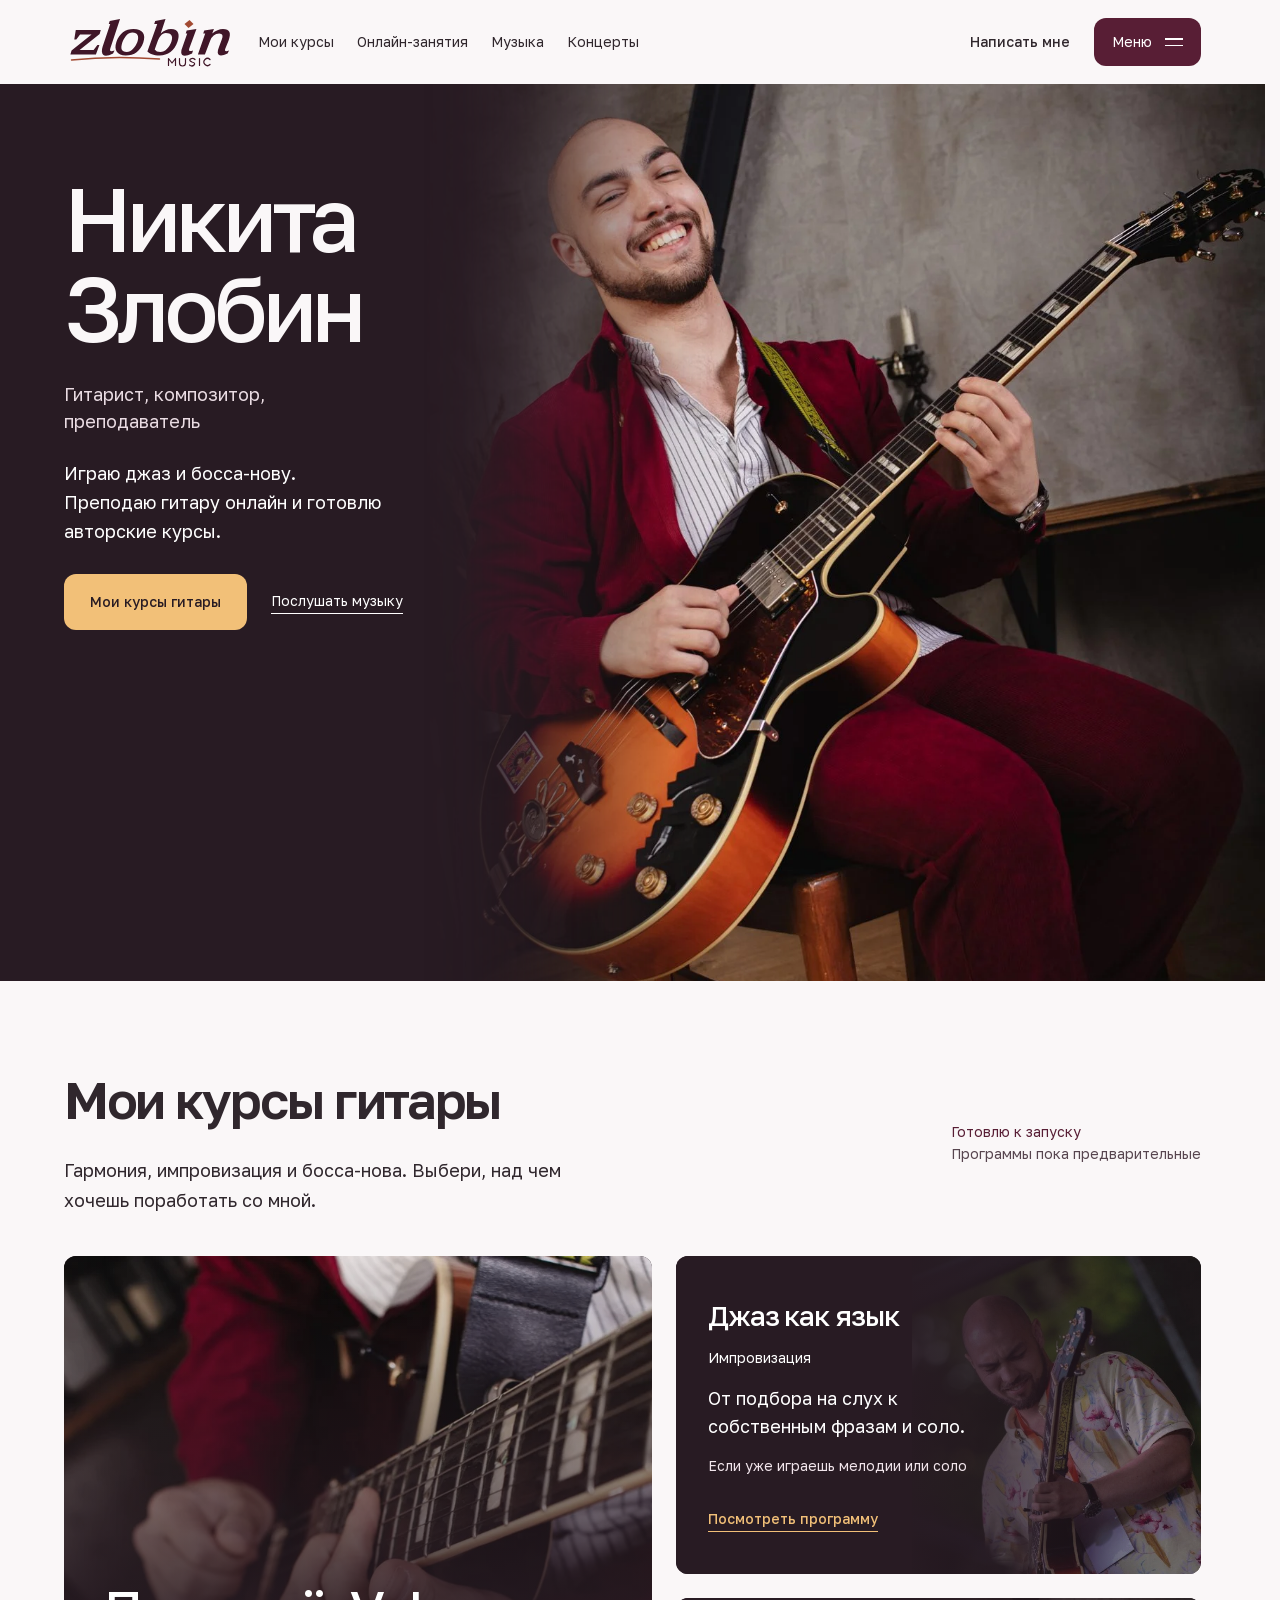
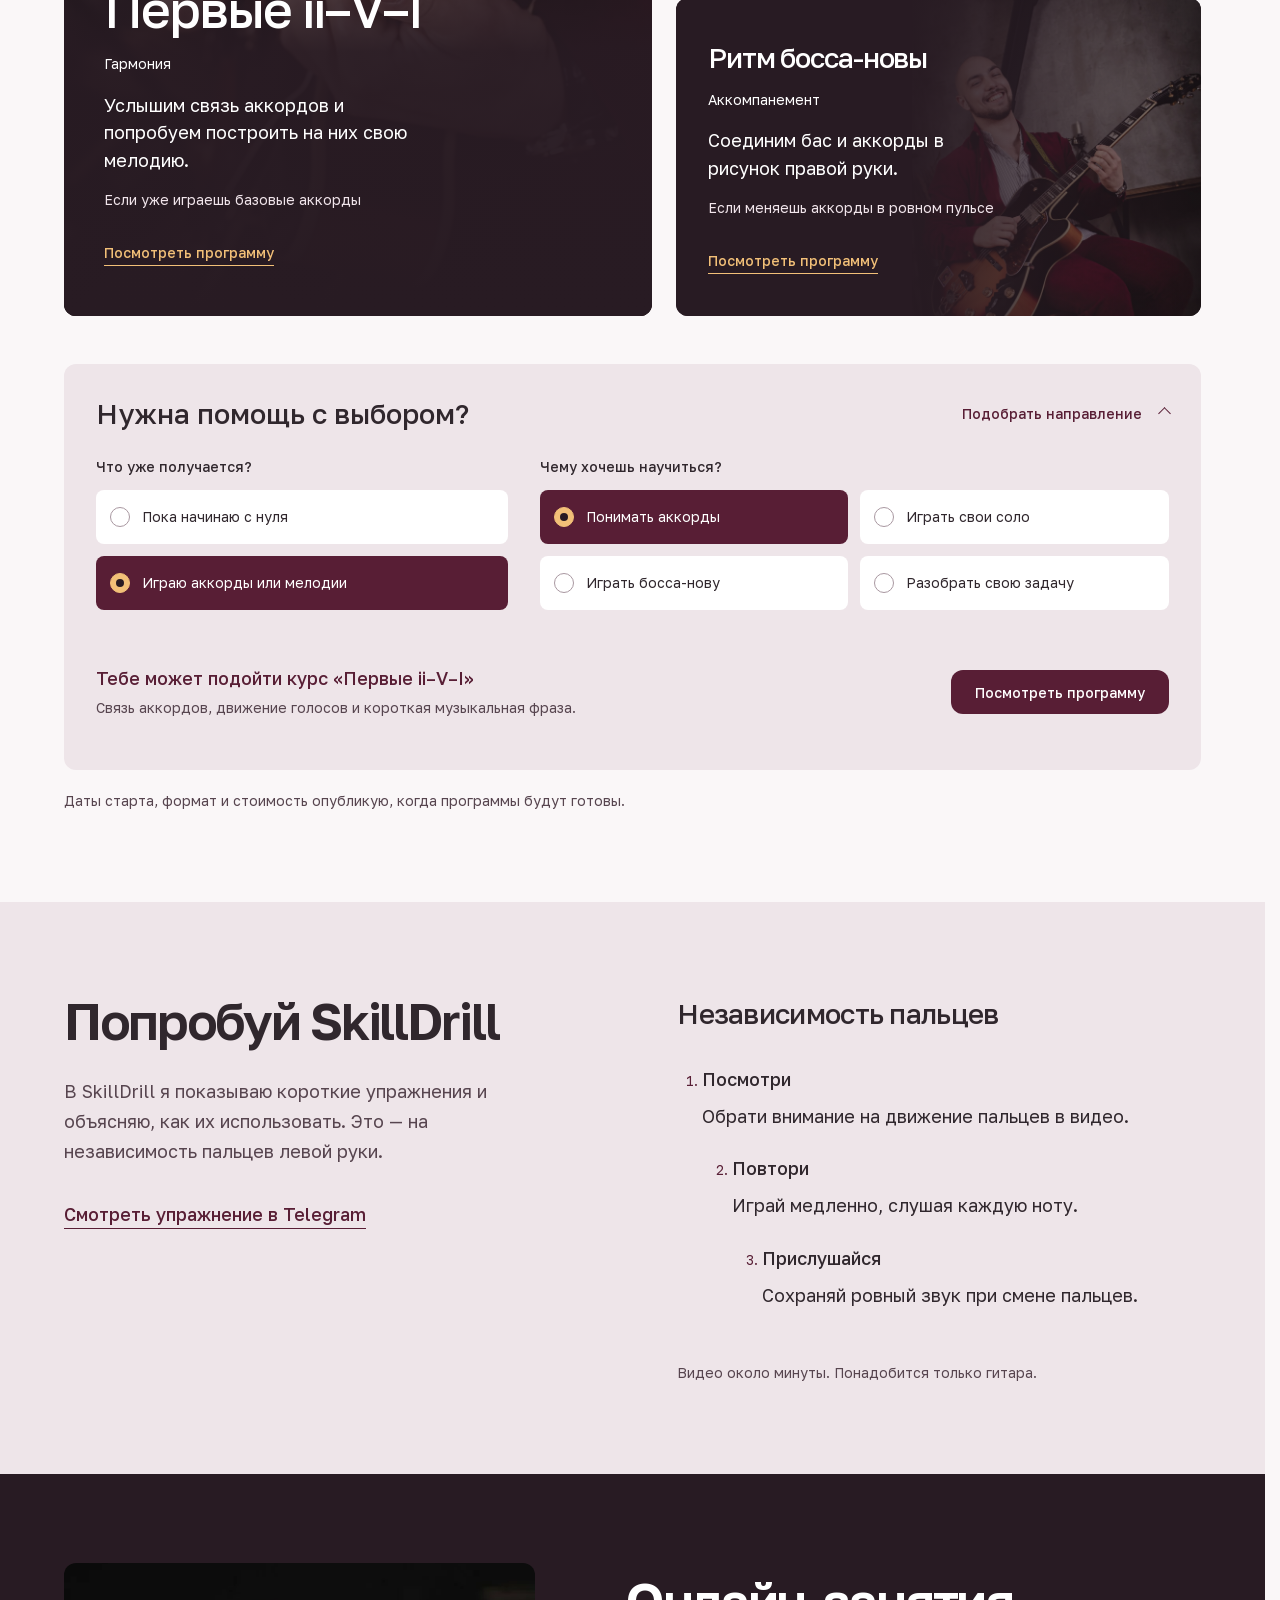
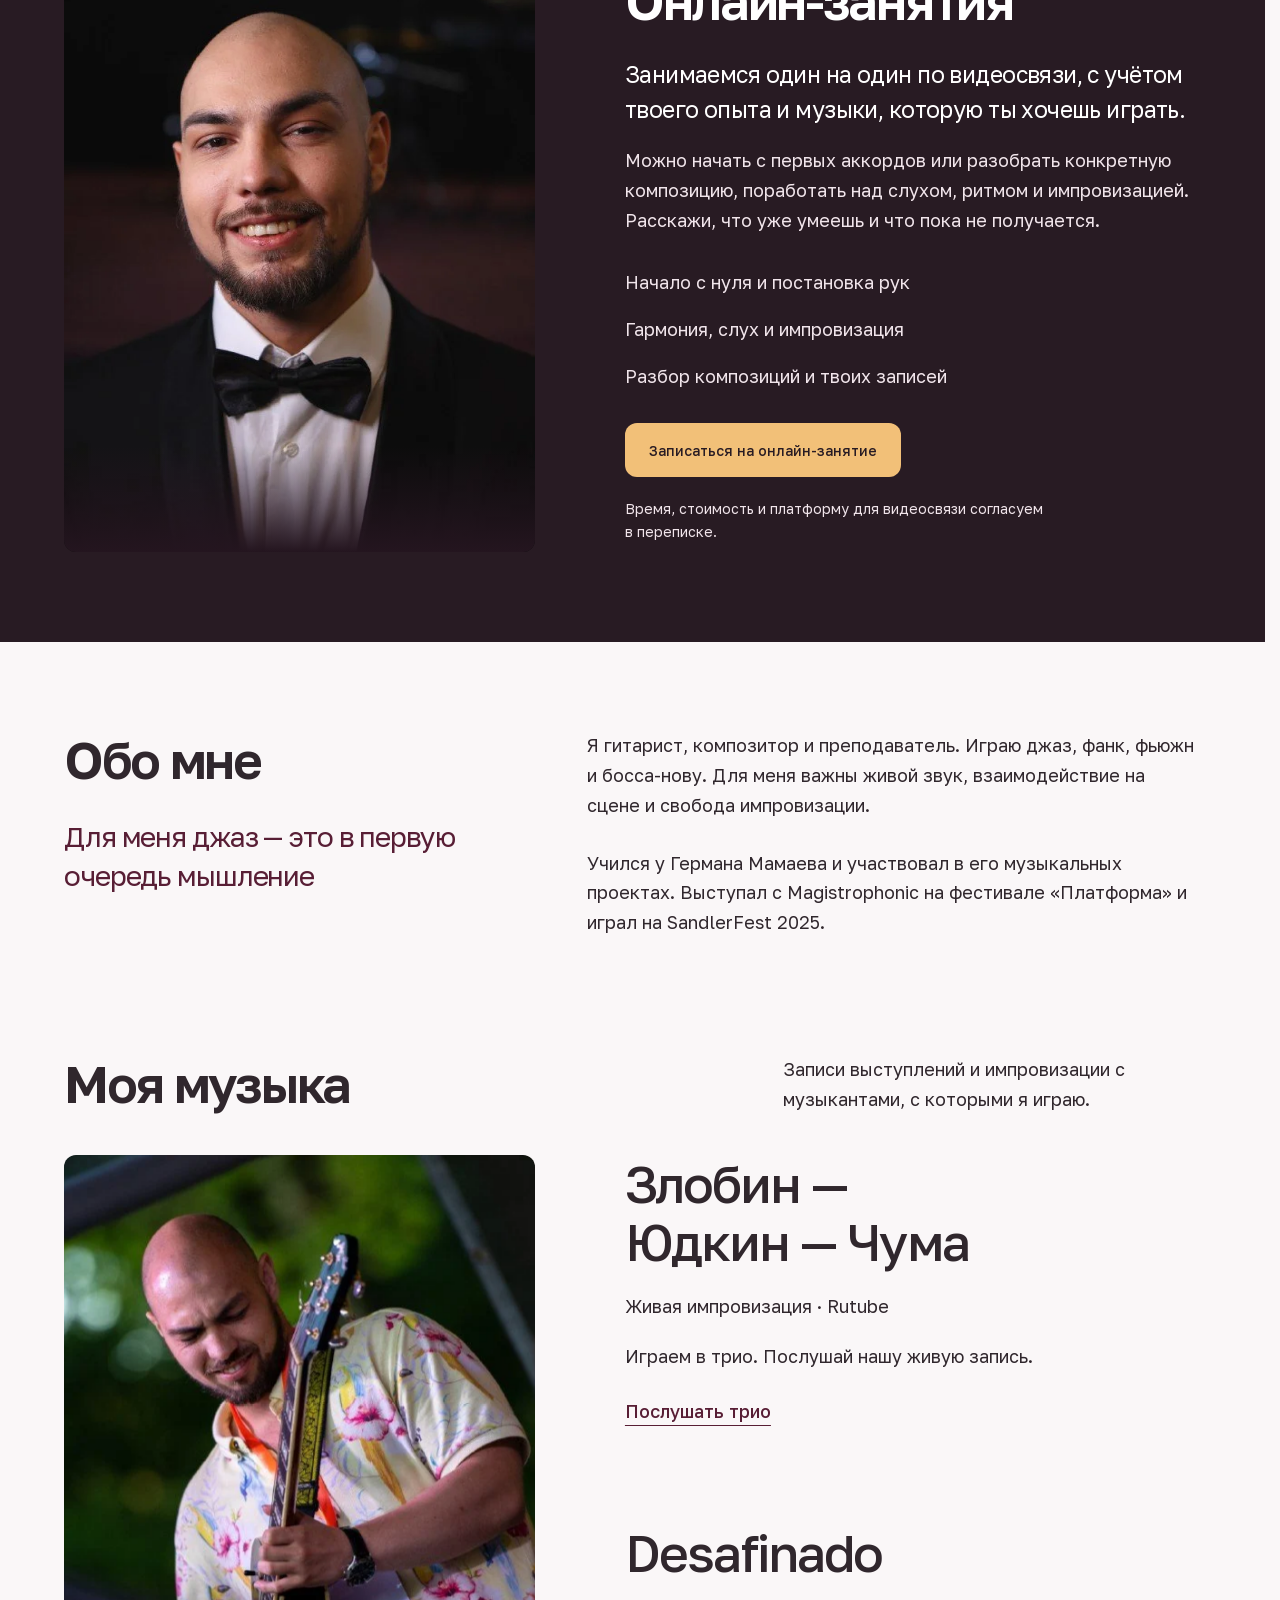
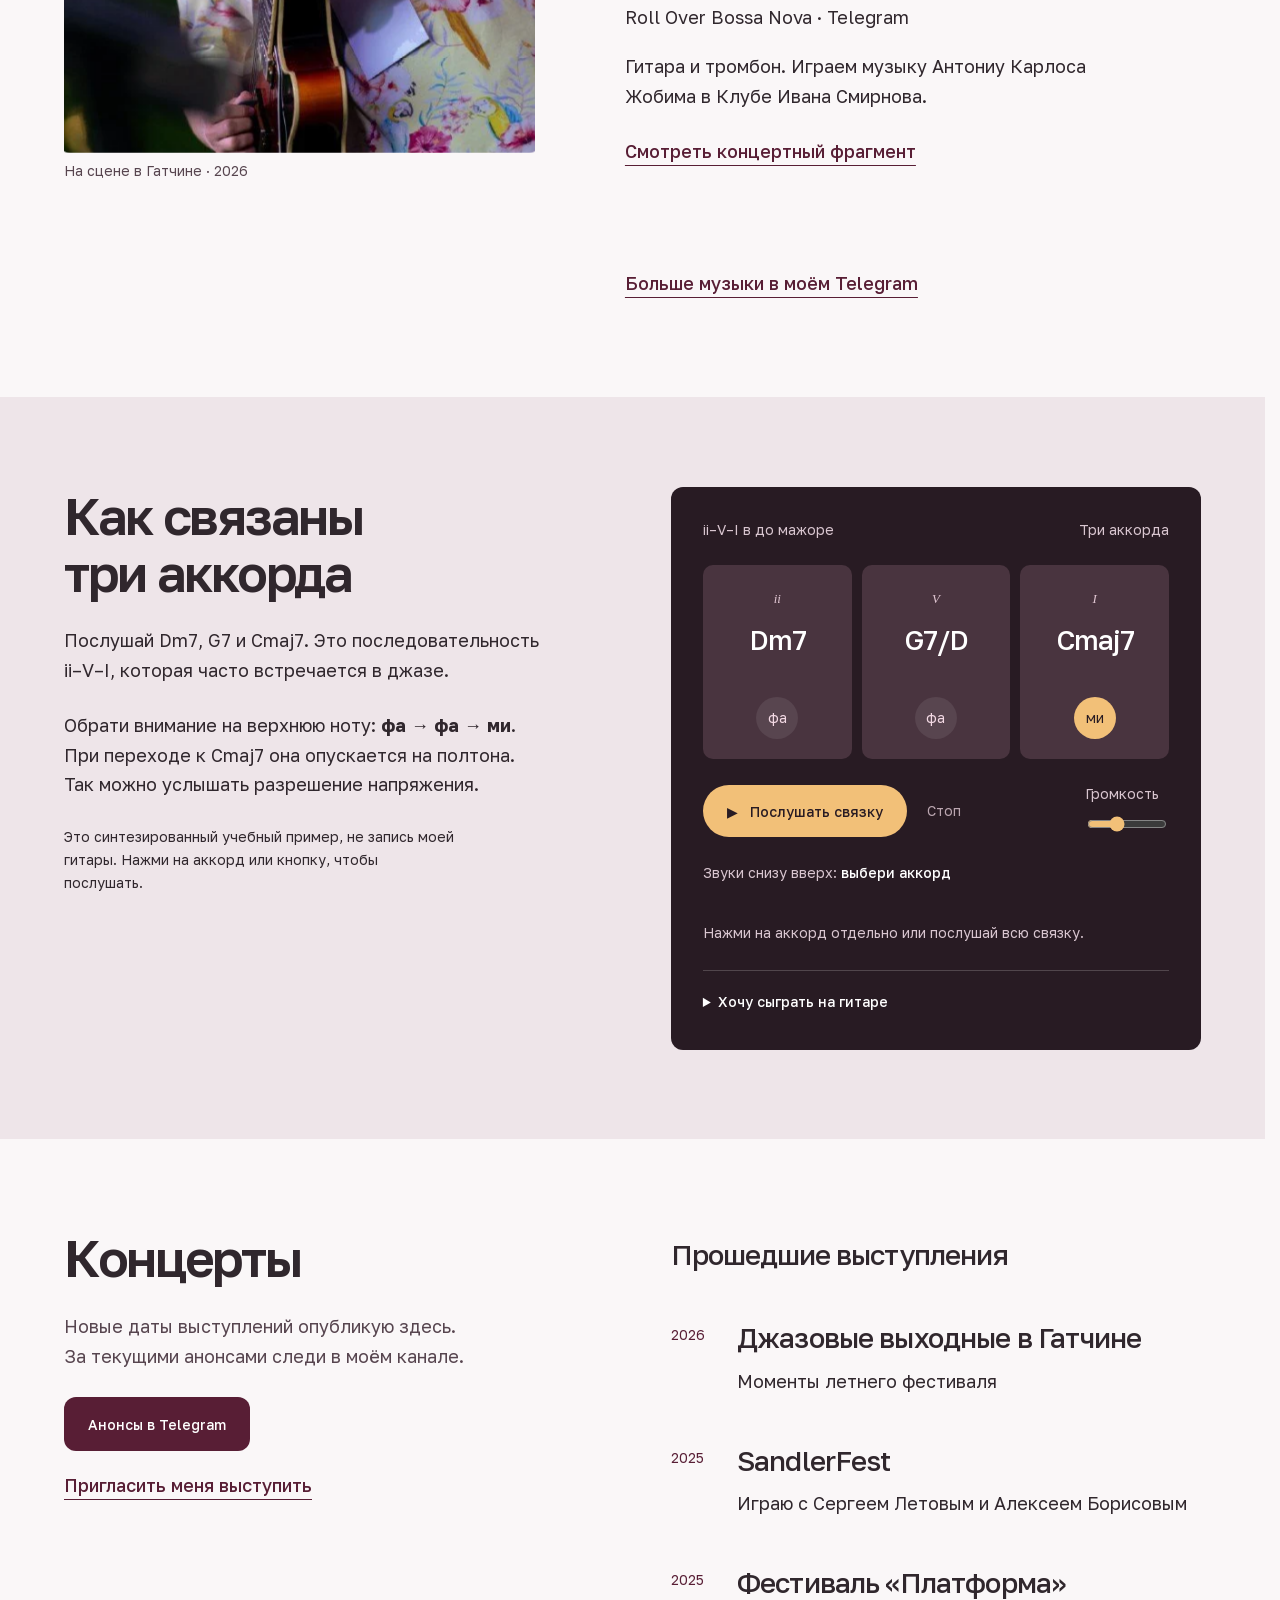
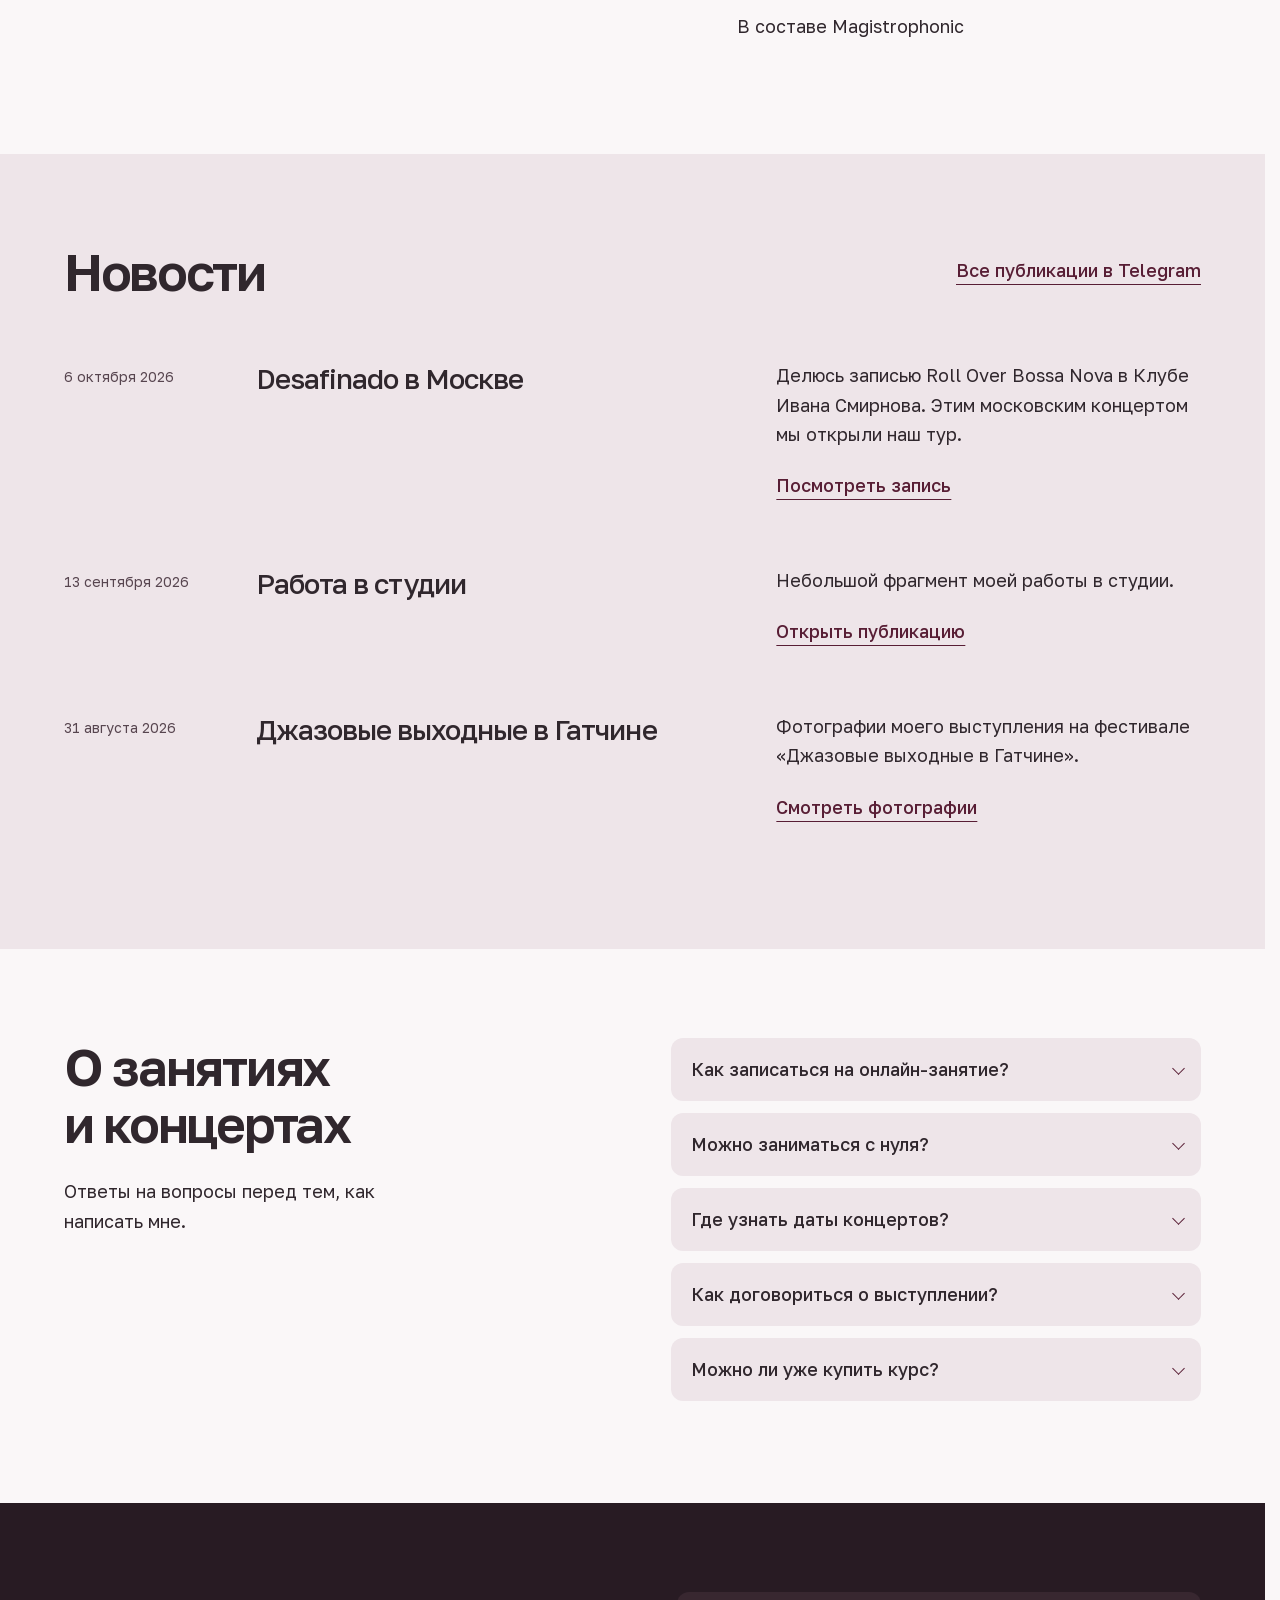
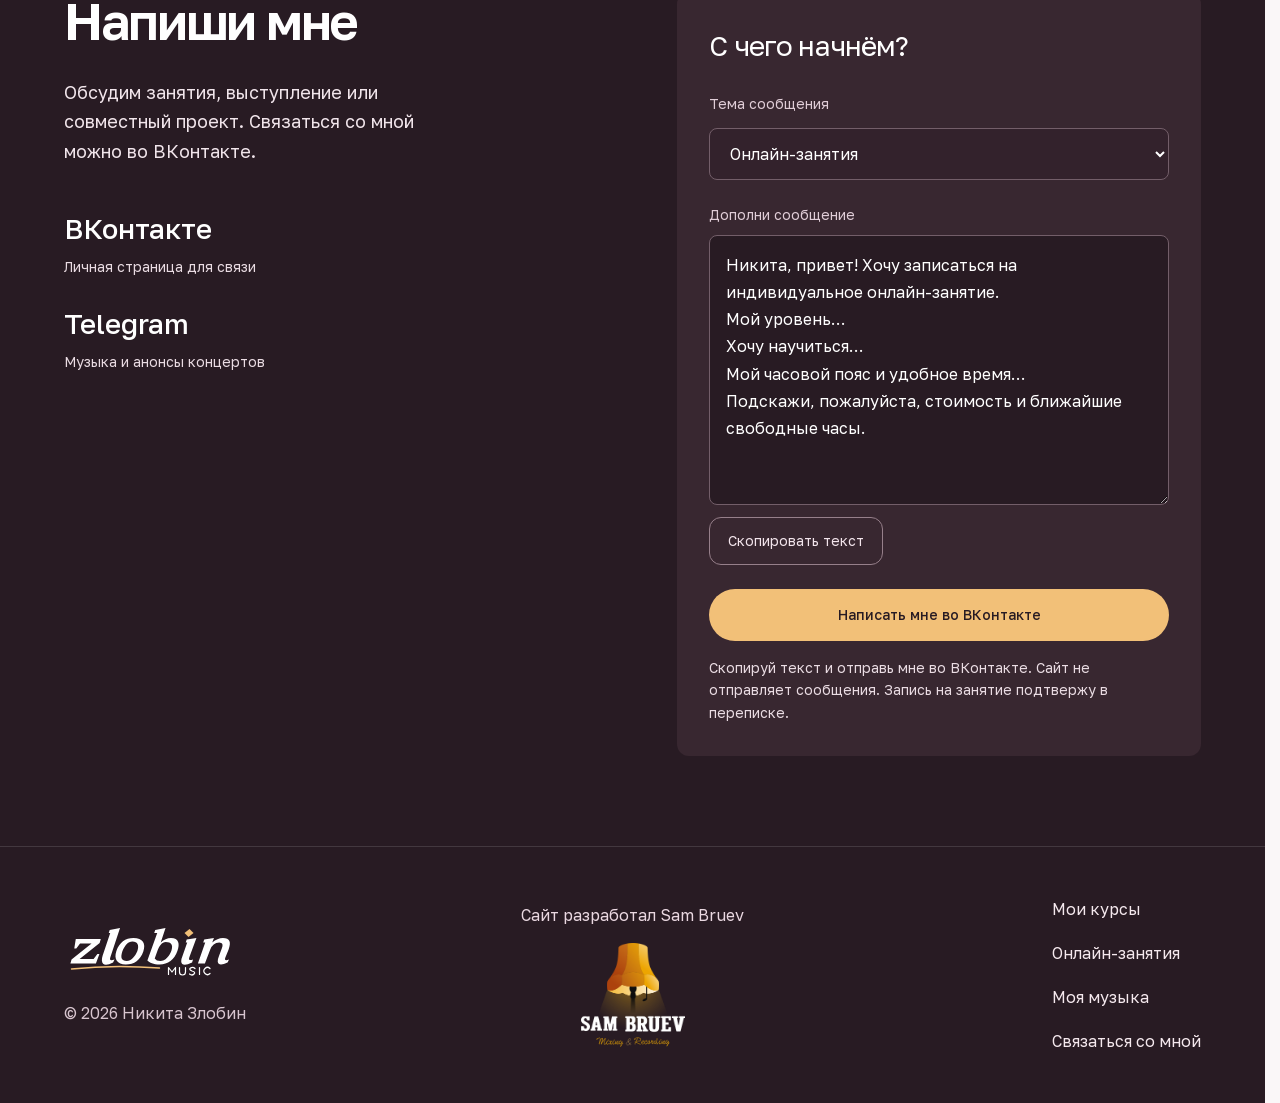
==== commit 3cd91723: "Unify footer into balanced responsive groups" ====
--- a/docs/index.html
+++ b/docs/index.html
@@ -11,7 +11,7 @@
 <meta property="og:type" content="website">
 <title>Никита Злобин — гитарист, композитор, преподаватель | Zlobin Music</title>
 <link rel="icon" href="assets/favicon.svg?v=pathways-20261018" type="image/svg+xml">
-<link rel="stylesheet" href="styles.css?v=creator-hover-20261019">
+<link rel="stylesheet" href="styles.css?v=footer-layout-20261019">
 <script src="site.js?v=transitions-20261019" defer></script>
 <script src="app.js?v=pathways-20261018" defer></script>
 </head>
@@ -105,8 +105,9 @@
 Подскажи, пожалуйста, стоимость и ближайшие свободные часы.</textarea><div class="copy-row"><button class="copy-button" type="button" data-copy="contact-message">Скопировать текст</button><span class="copy-status" id="contact-message-status" role="status"></span></div></div><a class="button button-light" href="https://vk.com/nik_zlobin" target="_blank" rel="noopener noreferrer">Написать мне во ВКонтакте</a><p class="contact-note">Скопируй текст и отправь мне во ВКонтакте. Сайт не отправляет сообщения. Запись на занятие подтвержу в переписке.</p></div></section>
 </main>
 <footer class="site-footer">
- <div class="footer-main"><a class="brand" href="#" aria-label="Zlobin Music — на главную"><img src="assets/logo-light.svg?v=pathways-20261018" alt="Zlobin Music" width="340" height="104"></a><nav class="footer-nav" aria-label="Навигация в подвале"><a href="#courses">Мои курсы</a><a href="#lessons">Онлайн-занятия</a><a href="#music">Моя музыка</a><a href="#contact">Связаться со мной</a></nav></div>
- <div class="footer-meta"><span>© 2026 Никита Злобин</span><a class="footer-creator" href="https://sambruev.ru/" target="_blank" rel="noopener noreferrer" aria-label="Сайт разработал Sam Bruev — перейти на sambruev.ru"><span class="footer-creator-label">Сайт разработал Sam Bruev</span><img src="assets/sam-bruev-logo.png?v=transparent" alt="Sam Bruev — логотип с лампой" width="512" height="514" loading="lazy"></a></div>
+ <div class="footer-identity"><a class="brand" href="#" aria-label="Zlobin Music — на главную"><img src="assets/logo-light.svg?v=pathways-20261018" alt="Zlobin Music" width="340" height="104"></a><span class="footer-copyright">© 2026 Никита Злобин</span></div>
+ <nav class="footer-nav" aria-label="Навигация в подвале"><a href="#courses">Мои курсы</a><a href="#lessons">Онлайн-занятия</a><a href="#music">Моя музыка</a><a href="#contact">Связаться со мной</a></nav>
+ <a class="footer-creator" href="https://sambruev.ru/" target="_blank" rel="noopener noreferrer" aria-label="Сайт разработал Sam Bruev — перейти на sambruev.ru"><span class="footer-creator-label">Сайт разработал Sam Bruev</span><img src="assets/sam-bruev-logo.png?v=transparent" alt="Sam Bruev — логотип с лампой" width="512" height="514" loading="lazy"></a>
 </footer>
 <dialog id="menu-dialog" class="menu-drawer t-modal" aria-labelledby="menu-title">
 <div class="drawer-top"><span id="menu-title"><img src="assets/logo-light.svg?v=pathways-20261018" width="340" height="104" alt="Zlobin Music"></span><button class="menu-close" type="button" aria-label="Закрыть меню"><span aria-hidden="true">×</span></button></div>
--- a/docs/styles.css
+++ b/docs/styles.css
@@ -88,24 +88,6 @@
  .music-feature-caption{padding:0 12px 20px}
 }
 
-/* A single footer composition, with navigation above secondary credits. */
-.site-footer{display:block;padding:44px var(--gutter) 28px;background:linear-gradient(var(--wine),var(--wine-dark));color:#fff}
-.site-footer>.footer-main{display:grid;grid-template-columns:200px 1fr;align-items:center;gap:40px;width:100%;text-align:left;color:inherit}
-.site-footer .brand{width:170px;display:block}
-.site-footer .brand img{width:100%;height:auto}
-.site-footer .footer-nav{display:flex;flex-wrap:wrap;justify-content:flex-end;gap:18px 30px;font-size:14px;line-height:1.5}
-.site-footer .footer-nav a{display:inline-flex;align-items:center;min-height:44px;color:#f5e9ee}
-.site-footer a:hover{text-decoration:underline;text-underline-offset:5px}
-.site-footer a:focus-visible{outline-color:var(--amber)}
-.site-footer>.footer-meta{display:flex;justify-content:space-between;align-items:center;gap:16px;width:100%;margin-top:30px;padding-top:22px;border-top:1px solid #ffffff26;text-align:left;color:#d8bcc8;font-size:12px;line-height:1.6}
-@media(max-width:760px){
- .site-footer{padding:36px var(--gutter) 28px}
- .site-footer>.footer-main{grid-template-columns:1fr;gap:24px}
- .site-footer .brand{width:150px}
- .site-footer .footer-nav{display:grid;grid-template-columns:1fr 1fr;justify-content:start;gap:4px 18px;font-size:13px}
- .site-footer>.footer-meta{flex-direction:column;align-items:flex-start;gap:6px;margin-top:24px;padding-top:20px}
-}
-
 /* Shared visual system: one palette, spacing rhythm and control hierarchy. */
 :root{
  --ink:#30272d;--muted:#6b5b64;--paper:#faf7f8;--surface:#fff;--soft:#f1e8ed;--line:#dfd3d9;
@@ -116,7 +98,6 @@
 .header{background:var(--paper);padding-inline:var(--content-gutter);box-shadow:0 4px 20px #40162806}
 .section,.practice,.contact{max-width:none;margin-inline:0;padding:var(--section-space) var(--content-gutter)}
 .section,.practice{background:var(--paper)}
-.site-footer{padding-inline:var(--content-gutter)}
 .section h2,.practice h2,.contact h2,.courses .section-heading h2,.mentor-copy h2,.lessons-copy h2,.concert-heading h2{font-size:var(--section-heading-size);line-height:1.12;letter-spacing:-.045em;font-weight:600}
 .section-heading{gap:32px;margin-bottom:32px;align-items:flex-start}
 .section-heading .section-aside{max-width:38ch}
@@ -496,9 +477,6 @@
 .contact-action .button{width:100%;margin-top:24px}
 .contact-action .contact-note{color:#d9c6d0;font-size:12px;margin-top:16px}
 .contact :focus-visible{outline-color:var(--amber)}
-.site-footer{background:#24151f;padding-top:0;padding-bottom:30px}
-.site-footer>.footer-main{border-top:1px solid #ffffff26;padding-top:32px}
-.site-footer>.footer-meta{border-top:0;margin-top:18px}
 @media(max-width:1100px) and (min-width:761px){
  .lessons-section,.music-layout{gap:36px;grid-template-columns:1fr 1fr}
  .lessons-photo{aspect-ratio:3/4;position:sticky;top:120px}
@@ -528,23 +506,11 @@
  .contact-intro{font-size:17px;margin-top:22px}.contact-links{margin-top:28px}.contact-links strong{font-size:22px}
  .contact-action{padding:24px 20px}.contact .message-box textarea{min-height:280px}.contact-action .contact-form-heading{font-size:24px}
  .contact-action .button{padding-inline:12px;font-size:13px}.contact{padding-bottom:36px}
- .site-footer>.footer-main{padding-top:28px}.site-footer>.footer-meta{padding-top:12px}
 }
 @media(max-width:370px){.practice .chord strong{font-size:21px}.contact-action{padding:22px 16px}.contact .message-box textarea{padding:12px;font-size:14px}.artist-statement{font-size:27px}}
 @media(prefers-reduced-motion:reduce){.faq-list summary::after{transition:none}}
 
-/* Centered creator signature with explicit authorship. */
-.site-footer>.footer-meta{display:grid;grid-template-columns:1fr auto 1fr;align-items:center;gap:24px}
-.footer-meta>span{grid-column:1;grid-row:1;min-width:0}
-.site-footer .footer-creator{grid-column:2;grid-row:1;display:flex;flex-direction:column;align-items:center;gap:16px;width:max-content;max-width:100%;text-align:center;border-radius:6px;padding:18px 24px;--creator-hover-duration:180ms;--creator-hover-ease:cubic-bezier(0.22,1,0.36,1)}
-.footer-creator-label{font-size:13px;line-height:1.5;color:#ead8e1}
-.footer-creator img{display:block;width:112px;height:auto;transform:scale(1);transform-origin:center;transition:transform var(--creator-hover-duration) var(--creator-hover-ease)}
-.site-footer .footer-creator:hover{opacity:1;text-decoration:none}
-@media(hover:hover) and (pointer:fine){.site-footer .footer-creator:hover img{transform:scale(1.1)}}
-.site-footer .footer-creator:focus-visible img{transform:scale(1.1)}
-.site-footer .footer-creator:hover .footer-creator-label{text-decoration:underline;text-underline-offset:4px}
-@media(max-width:760px){.site-footer>.footer-meta{grid-template-columns:1fr;justify-items:center;gap:28px;padding-top:24px}.site-footer .footer-creator{grid-column:1;grid-row:1}.footer-meta>span{grid-column:1;grid-row:2;text-align:center}}
-@media(prefers-reduced-motion:reduce){.site-footer .footer-creator img,.site-footer .footer-creator:hover img,.site-footer .footer-creator:focus-visible img{transition:none;transform:none}}
+
 
 /* Full portrait: preserve the instrument and give the copy equal side gutters. */
 @media(min-width:761px){
@@ -737,10 +703,6 @@
 .contact-action .contact-form-heading{font-size:var(--type-sub)}
 .contact .message-box textarea{font-size:1rem;line-height:1.7;min-height:270px;background:var(--wine-dark)}
 .contact-action .contact-note{font-size:var(--type-note);color:#eadce3}
-.site-footer{background:var(--wine-dark);padding-bottom:40px}
-.site-footer>.footer-main{border:0;padding-top:32px}
-.site-footer>.footer-meta{margin-top:40px;font-size:var(--type-note)}
-.site-footer .footer-creator-label{font-size:var(--type-note)}
 .course-fit-section p,.course-purpose p,.programme-intro p,.course-availability p{font-size:var(--type-body);color:var(--ink)}
 .course-purpose,.curriculum-item,.course-facts>div,.other-course-links a{border:0}
 .curriculum-item{background:var(--soft);border-radius:var(--radius);margin-bottom:12px;padding:12px 20px}
@@ -876,3 +838,83 @@
 @media (prefers-reduced-motion: reduce) {
  .t-modal::backdrop { transition: none !important; }
 }
+
+/* Footer: three balanced groups, with the maker credit on the page centreline. */
+.site-footer {
+ display:grid;
+ grid-template-columns:minmax(0,1fr) auto minmax(0,1fr);
+ grid-template-areas:"identity creator navigation";
+ align-items:center;
+ gap:32px;
+ padding:40px var(--content-gutter);
+ border-top:1px solid #ffffff20;
+ background:var(--wine-dark);
+ color:#f5e9ee;
+ font-size:1rem;
+ line-height:1.5;
+}
+.site-footer .footer-identity {
+ grid-area:identity;
+ display:flex;
+ flex-direction:column;
+ align-items:flex-start;
+ gap:24px;
+ min-width:0;
+ text-align:left;
+ font-size:1rem;
+ color:#d8c5cf;
+}
+.site-footer .brand {display:block;width:170px;max-width:100%;}
+.site-footer .brand img {width:100%;height:auto;}
+.site-footer .footer-copyright {font-size:1rem;line-height:1.5;}
+.site-footer .footer-nav {
+ grid-area:navigation;
+ justify-self:end;
+ display:grid;
+ gap:0;
+ font-size:1rem;
+ line-height:1.5;
+ text-align:left;
+}
+.site-footer .footer-nav a {display:flex;align-items:center;min-height:44px;}
+.site-footer .footer-nav a:hover {text-decoration:underline;text-underline-offset:5px;}
+.site-footer a:focus-visible {outline-color:var(--amber);}
+.site-footer .footer-creator {
+ grid-area:creator;
+ justify-self:center;
+ display:flex;
+ flex-direction:column;
+ align-items:center;
+ gap:16px;
+ width:max-content;
+ max-width:100%;
+ padding:16px 24px;
+ text-align:center;
+ border-radius:6px;
+ --creator-hover-duration:180ms;
+ --creator-hover-ease:cubic-bezier(0.22,1,0.36,1);
+}
+.site-footer .footer-creator-label {font-size:1rem;line-height:1.5;color:#ead8e1;}
+.site-footer .footer-creator img {
+ display:block;width:104px;height:auto;transform:scale(1);transform-origin:center;
+ transition:transform var(--creator-hover-duration) var(--creator-hover-ease);
+}
+.site-footer .footer-creator:hover {opacity:1;text-decoration:none;}
+.site-footer .footer-creator:hover .footer-creator-label {text-decoration:underline;text-underline-offset:4px;}
+@media(hover:hover) and (pointer:fine) {.site-footer .footer-creator:hover img {transform:scale(1.1);}}
+.site-footer .footer-creator:focus-visible img {transform:scale(1.1);}
+@media(max-width:900px) {
+ .site-footer {
+  grid-template-columns:minmax(0,1fr);
+  grid-template-areas:"identity" "navigation" "creator";
+  justify-items:center;gap:24px;padding-block:32px;
+ }
+ .site-footer .footer-identity {align-items:center;gap:16px;text-align:center;}
+ .site-footer .brand {width:160px;}
+ .site-footer .footer-nav {justify-self:center;grid-template-columns:repeat(2,minmax(0,1fr));gap:4px 24px;width:min(100%,400px);}
+ .site-footer .footer-nav a {justify-content:center;text-align:center;}
+ .site-footer .footer-creator {padding:16px 24px;}
+}
+@media(prefers-reduced-motion:reduce) {
+ .site-footer .footer-creator img,.site-footer .footer-creator:hover img,.site-footer .footer-creator:focus-visible img {transition:none;transform:none;}
+}
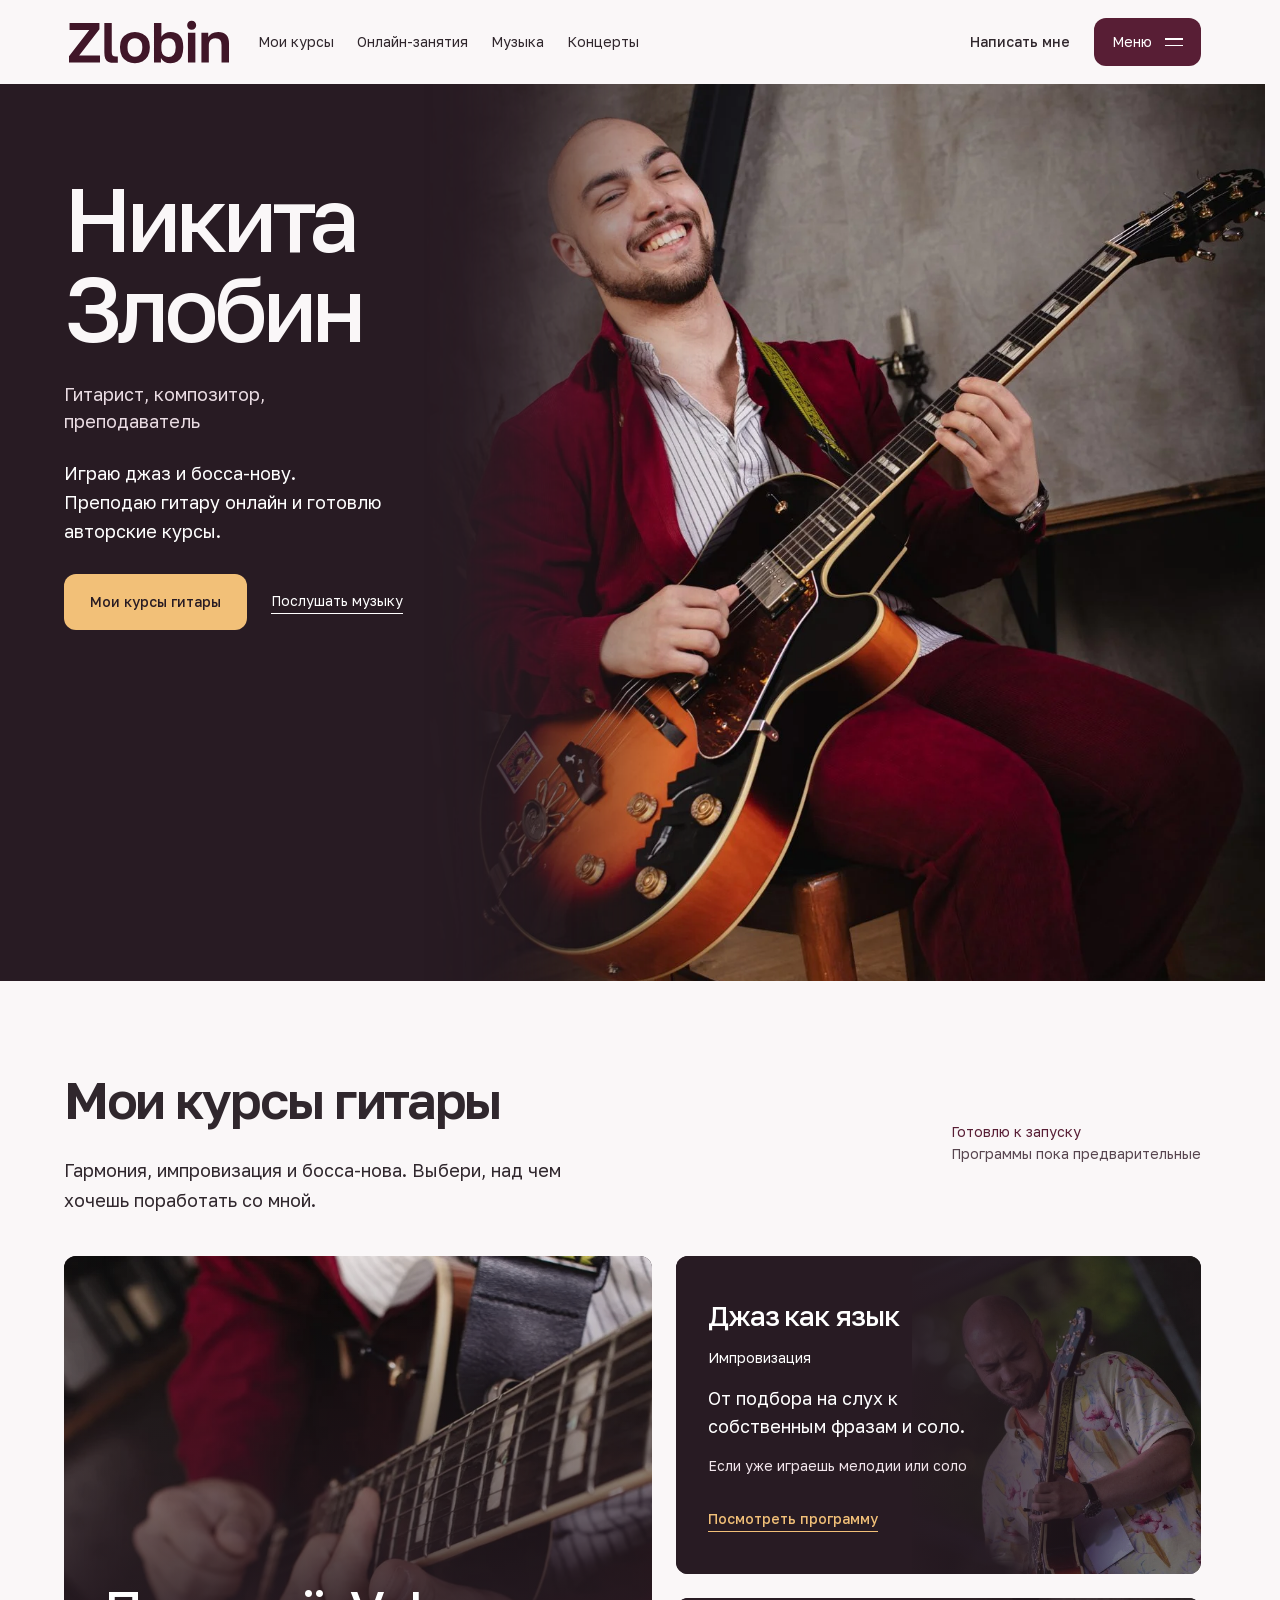
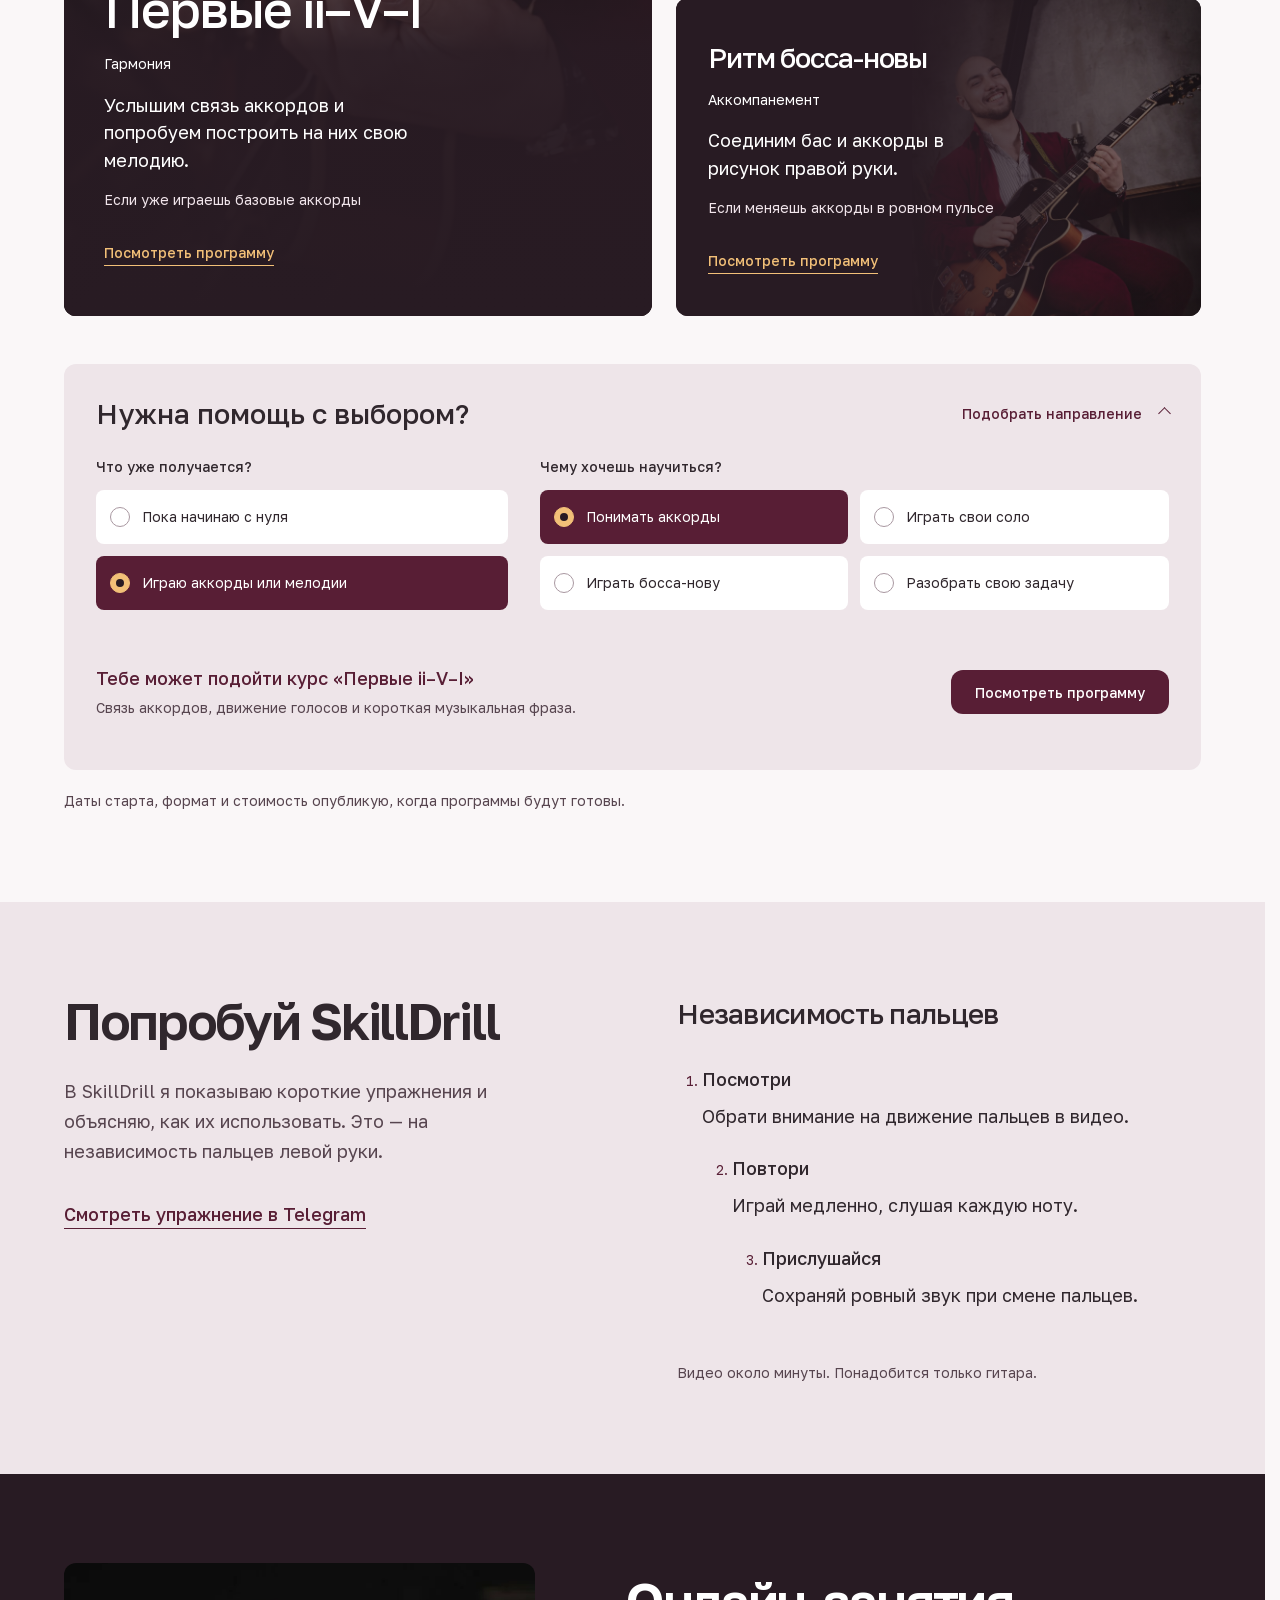
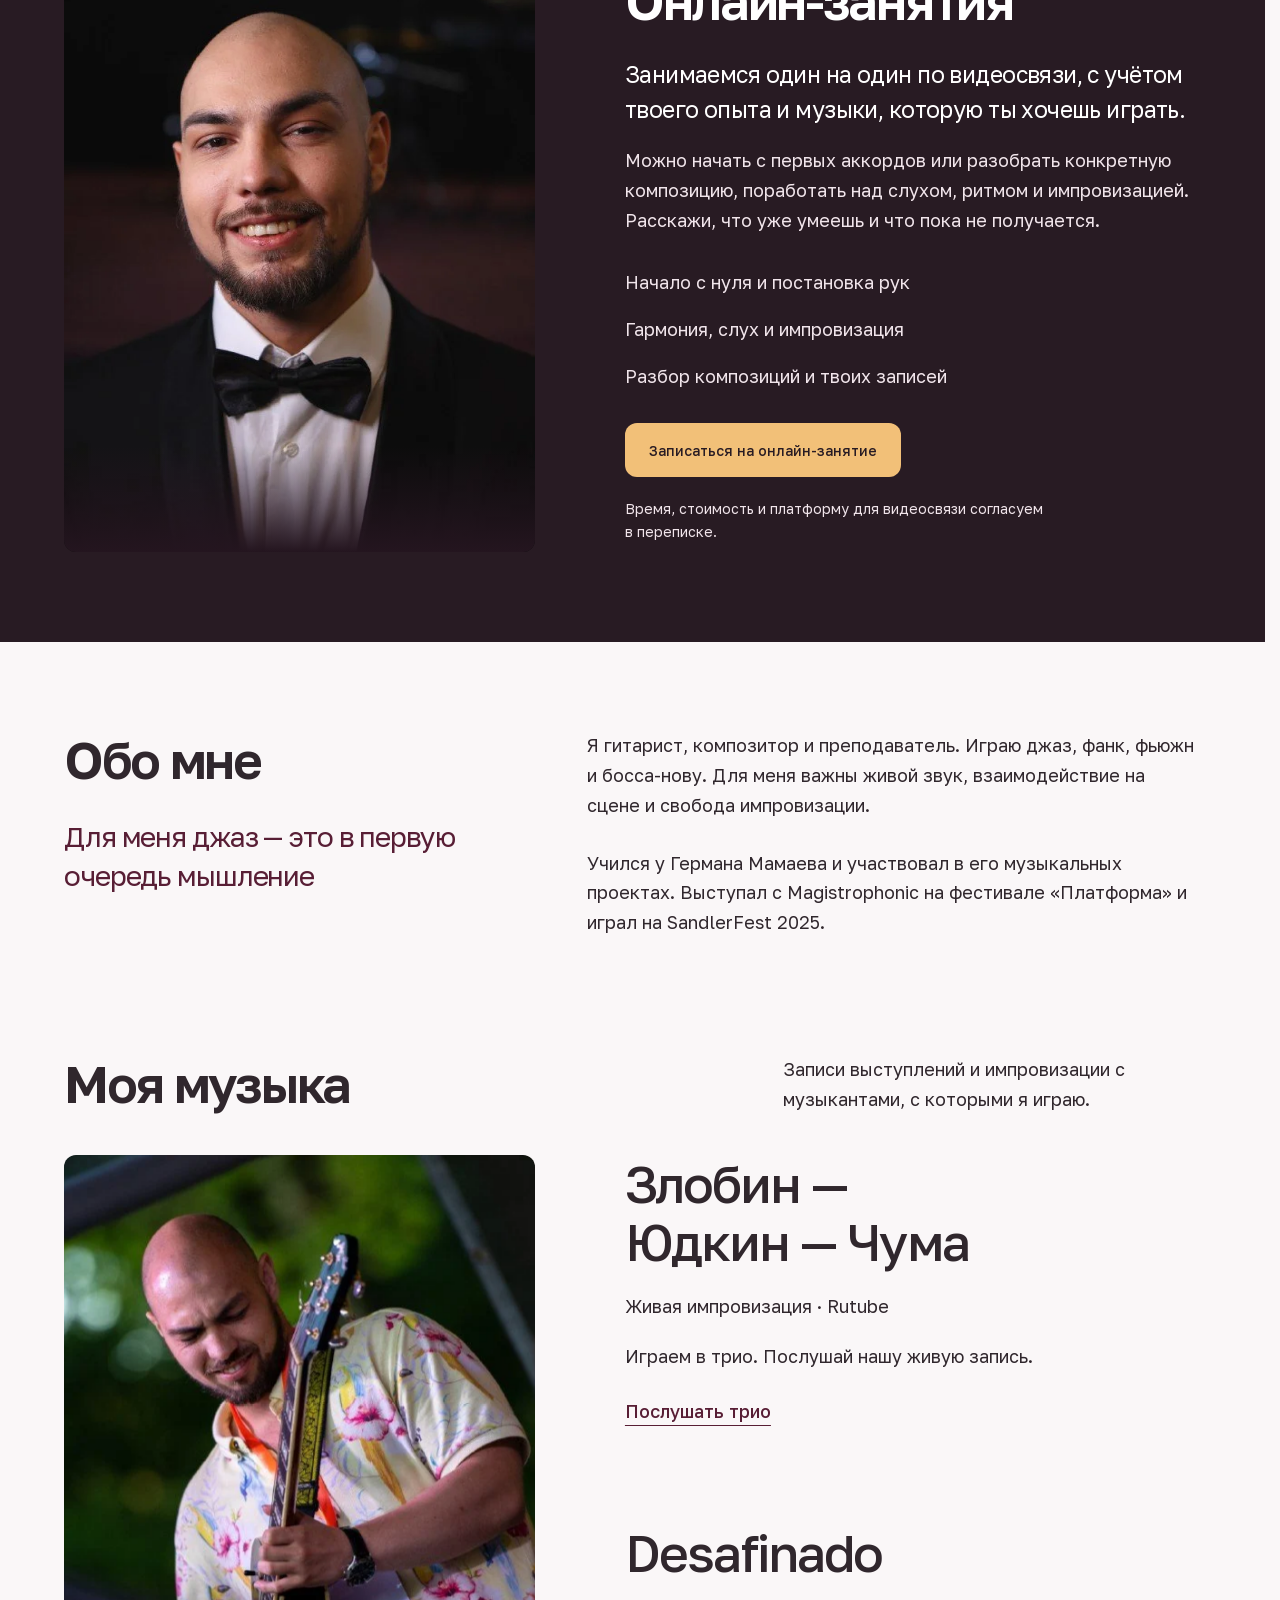
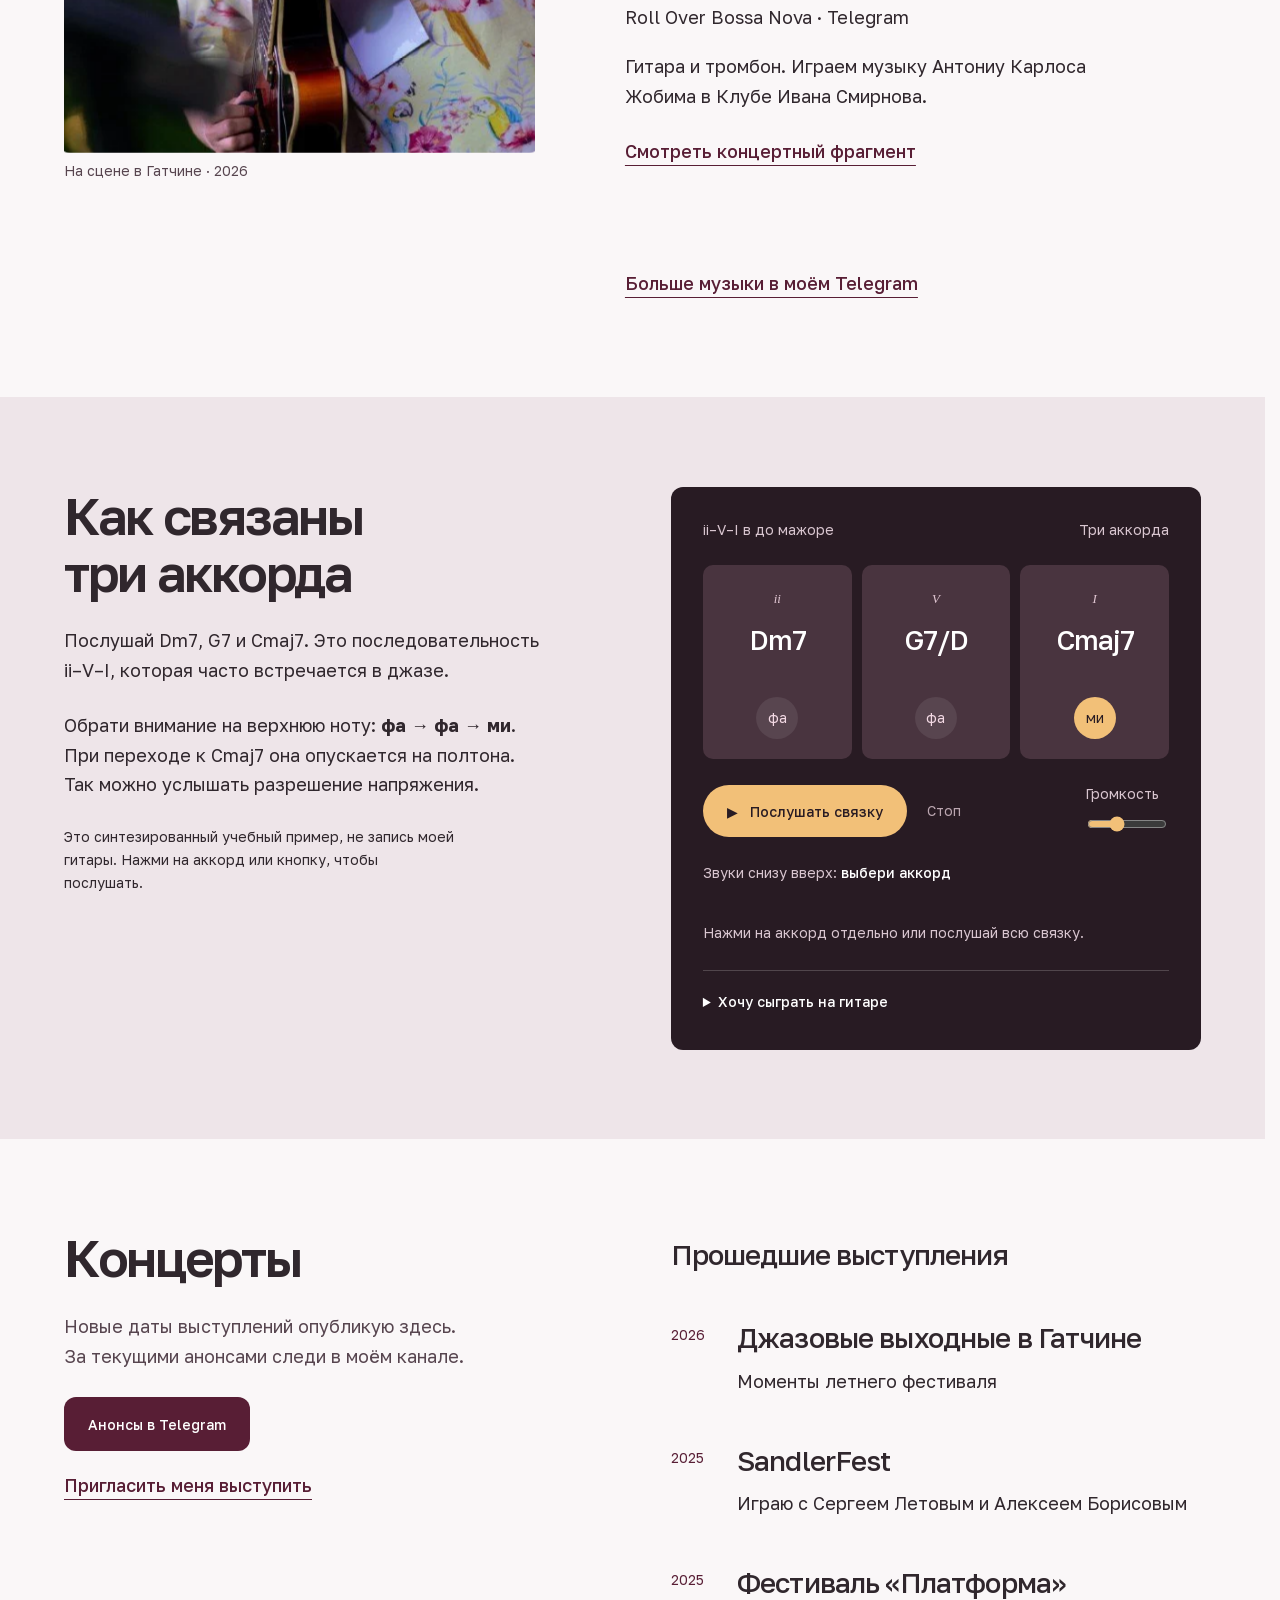
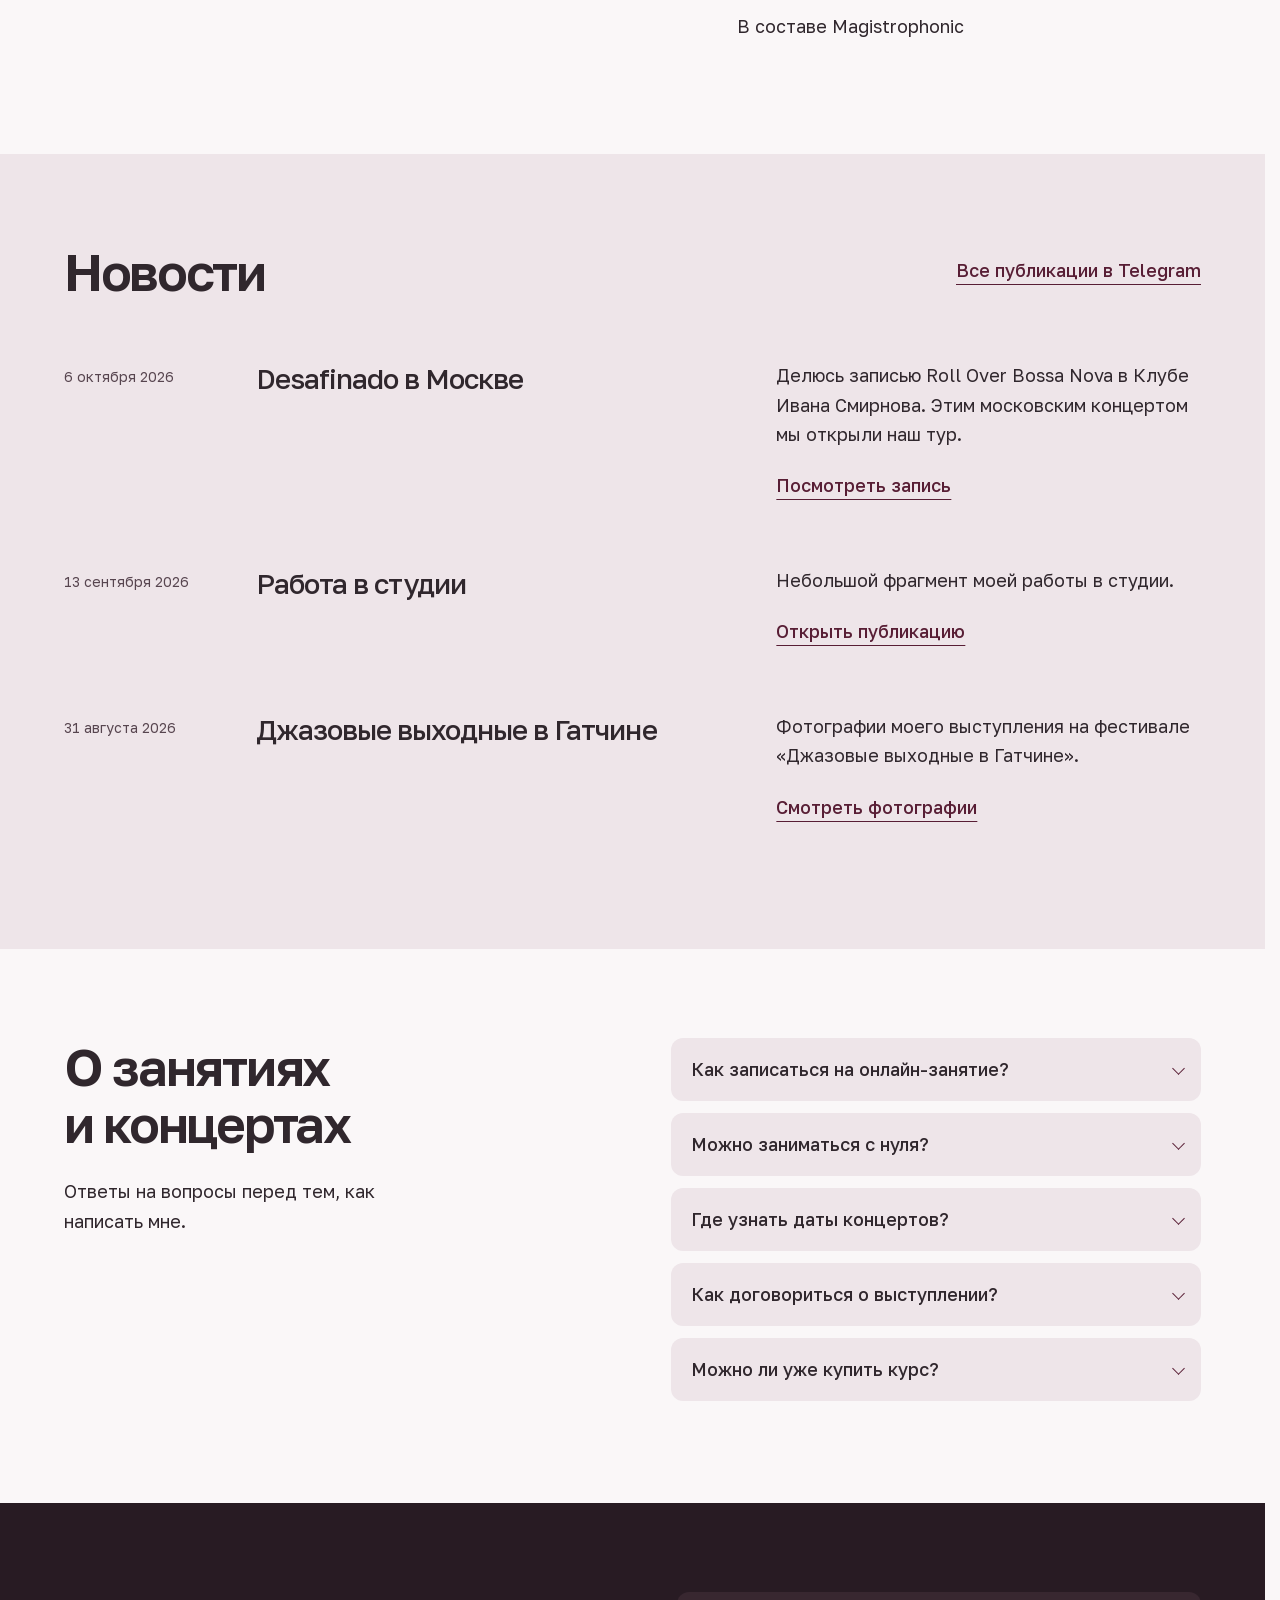
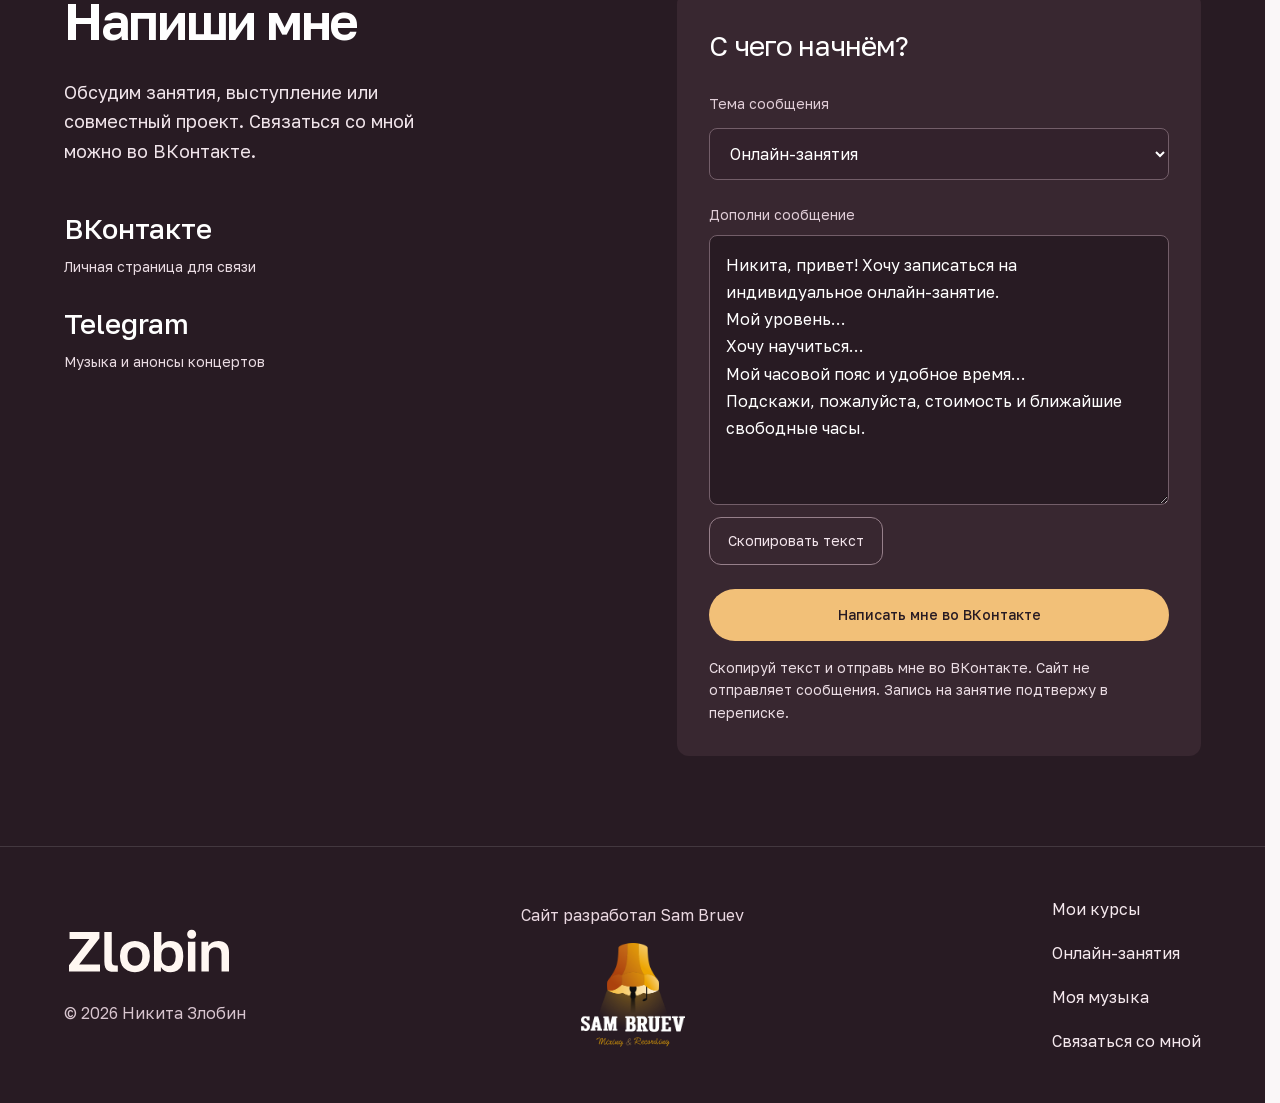
==== commit a2af6145: "Replace retro logo with clear Zlobin typographic wordmark" ====
--- a/docs/index.html
+++ b/docs/index.html
@@ -10,7 +10,7 @@
 <meta property="og:description" content="Моя музыка, концертные записи и индивидуальные онлайн-занятия гитарой.">
 <meta property="og:type" content="website">
 <title>Никита Злобин — гитарист, композитор, преподаватель | Zlobin Music</title>
-<link rel="icon" href="assets/favicon.svg?v=pathways-20261018" type="image/svg+xml">
+<link rel="icon" href="assets/favicon.svg?v=wordmark-20261019" type="image/svg+xml">
 <link rel="stylesheet" href="styles.css?v=footer-layout-20261019">
 <script src="site.js?v=transitions-20261019" defer></script>
 <script src="app.js?v=pathways-20261018" defer></script>
@@ -18,7 +18,7 @@
 <body>
 <a class="skip" href="#main">Перейти к содержимому</a>
 <header class="header">
- <a class="brand" href="#" aria-label="Zlobin Music — на главную"><img src="assets/logo.svg?v=pathways-20261018" alt="Zlobin Music" width="340" height="104"></a>
+ <a class="brand" href="#" aria-label="Zlobin Music — на главную"><img src="assets/logo.svg?v=wordmark-20261019" alt="Zlobin Music" width="340" height="104"></a>
  <button class="menu-toggle" type="button" aria-expanded="false" aria-controls="menu-dialog" aria-haspopup="dialog">Меню <span class="menu-icon" aria-hidden="true"><i></i><i></i></span></button>
  <nav id="navigation" aria-label="Главная навигация"><a href="#courses">Мои курсы</a><a href="#lessons">Онлайн-занятия</a><a href="#music">Музыка</a><a href="#concerts">Концерты</a></nav>
  <a class="header-contact" href="#contact">Написать мне</a>
@@ -105,12 +105,12 @@
 Подскажи, пожалуйста, стоимость и ближайшие свободные часы.</textarea><div class="copy-row"><button class="copy-button" type="button" data-copy="contact-message">Скопировать текст</button><span class="copy-status" id="contact-message-status" role="status"></span></div></div><a class="button button-light" href="https://vk.com/nik_zlobin" target="_blank" rel="noopener noreferrer">Написать мне во ВКонтакте</a><p class="contact-note">Скопируй текст и отправь мне во ВКонтакте. Сайт не отправляет сообщения. Запись на занятие подтвержу в переписке.</p></div></section>
 </main>
 <footer class="site-footer">
- <div class="footer-identity"><a class="brand" href="#" aria-label="Zlobin Music — на главную"><img src="assets/logo-light.svg?v=pathways-20261018" alt="Zlobin Music" width="340" height="104"></a><span class="footer-copyright">© 2026 Никита Злобин</span></div>
+ <div class="footer-identity"><a class="brand" href="#" aria-label="Zlobin Music — на главную"><img src="assets/logo-light.svg?v=wordmark-20261019" alt="Zlobin Music" width="340" height="104"></a><span class="footer-copyright">© 2026 Никита Злобин</span></div>
  <nav class="footer-nav" aria-label="Навигация в подвале"><a href="#courses">Мои курсы</a><a href="#lessons">Онлайн-занятия</a><a href="#music">Моя музыка</a><a href="#contact">Связаться со мной</a></nav>
  <a class="footer-creator" href="https://sambruev.ru/" target="_blank" rel="noopener noreferrer" aria-label="Сайт разработал Sam Bruev — перейти на sambruev.ru"><span class="footer-creator-label">Сайт разработал Sam Bruev</span><img src="assets/sam-bruev-logo.png?v=transparent" alt="Sam Bruev — логотип с лампой" width="512" height="514" loading="lazy"></a>
 </footer>
 <dialog id="menu-dialog" class="menu-drawer t-modal" aria-labelledby="menu-title">
-<div class="drawer-top"><span id="menu-title"><img src="assets/logo-light.svg?v=pathways-20261018" width="340" height="104" alt="Zlobin Music"></span><button class="menu-close" type="button" aria-label="Закрыть меню"><span aria-hidden="true">×</span></button></div>
+<div class="drawer-top"><span id="menu-title"><img src="assets/logo-light.svg?v=wordmark-20261019" width="340" height="104" alt="Zlobin Music"></span><button class="menu-close" type="button" aria-label="Закрыть меню"><span aria-hidden="true">×</span></button></div>
 <div class="drawer-intro"><img src="assets/portrait-burgundy.webp" alt="" width="1200" height="1800"><div><p>Никита Злобин</p><span>Гитарист и преподаватель</span></div></div>
 <nav class="drawer-nav" aria-label="Все разделы сайта"><a href="#courses">Мои курсы</a><a href="#nikita">Обо мне</a><a href="#lessons">Онлайн-занятия</a><a href="#music">Моя музыка</a><a href="#concerts">Концерты</a><a href="#news">Новости</a><a href="#contact">Написать мне</a></nav>
 
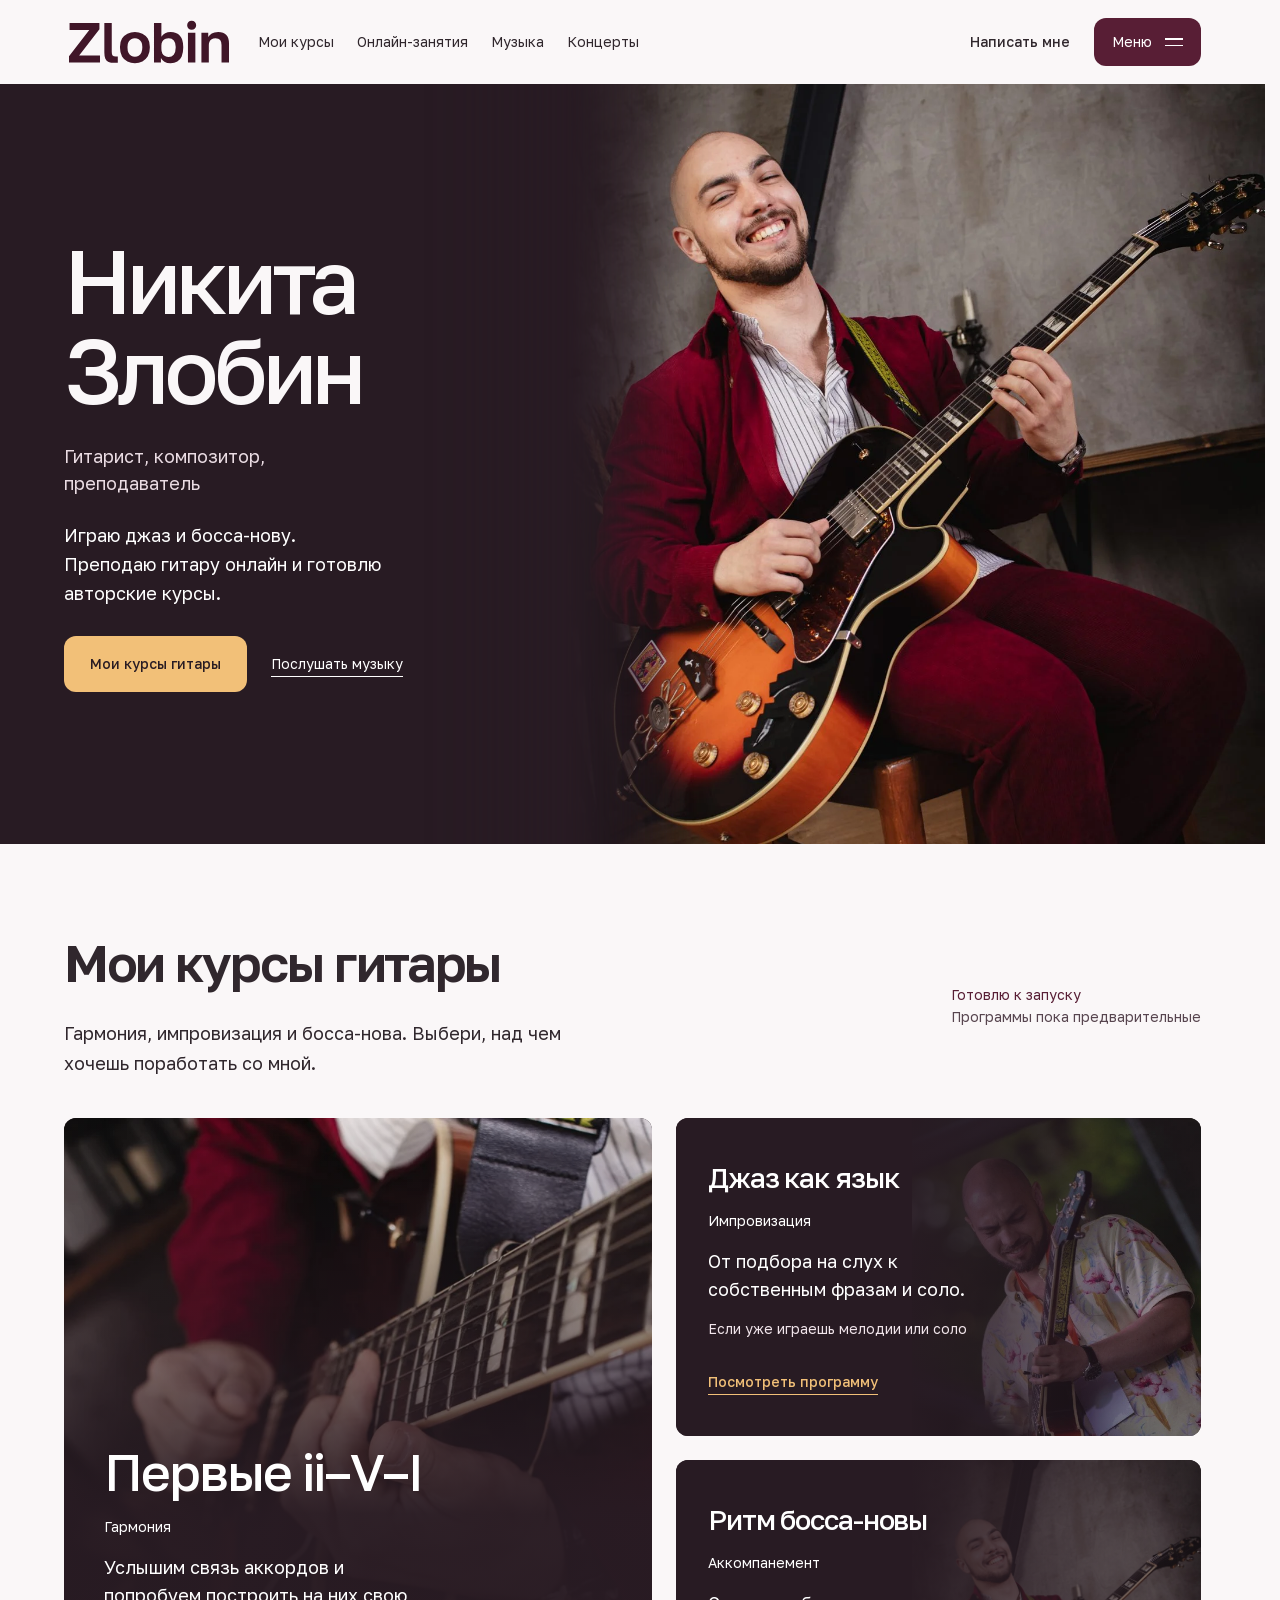
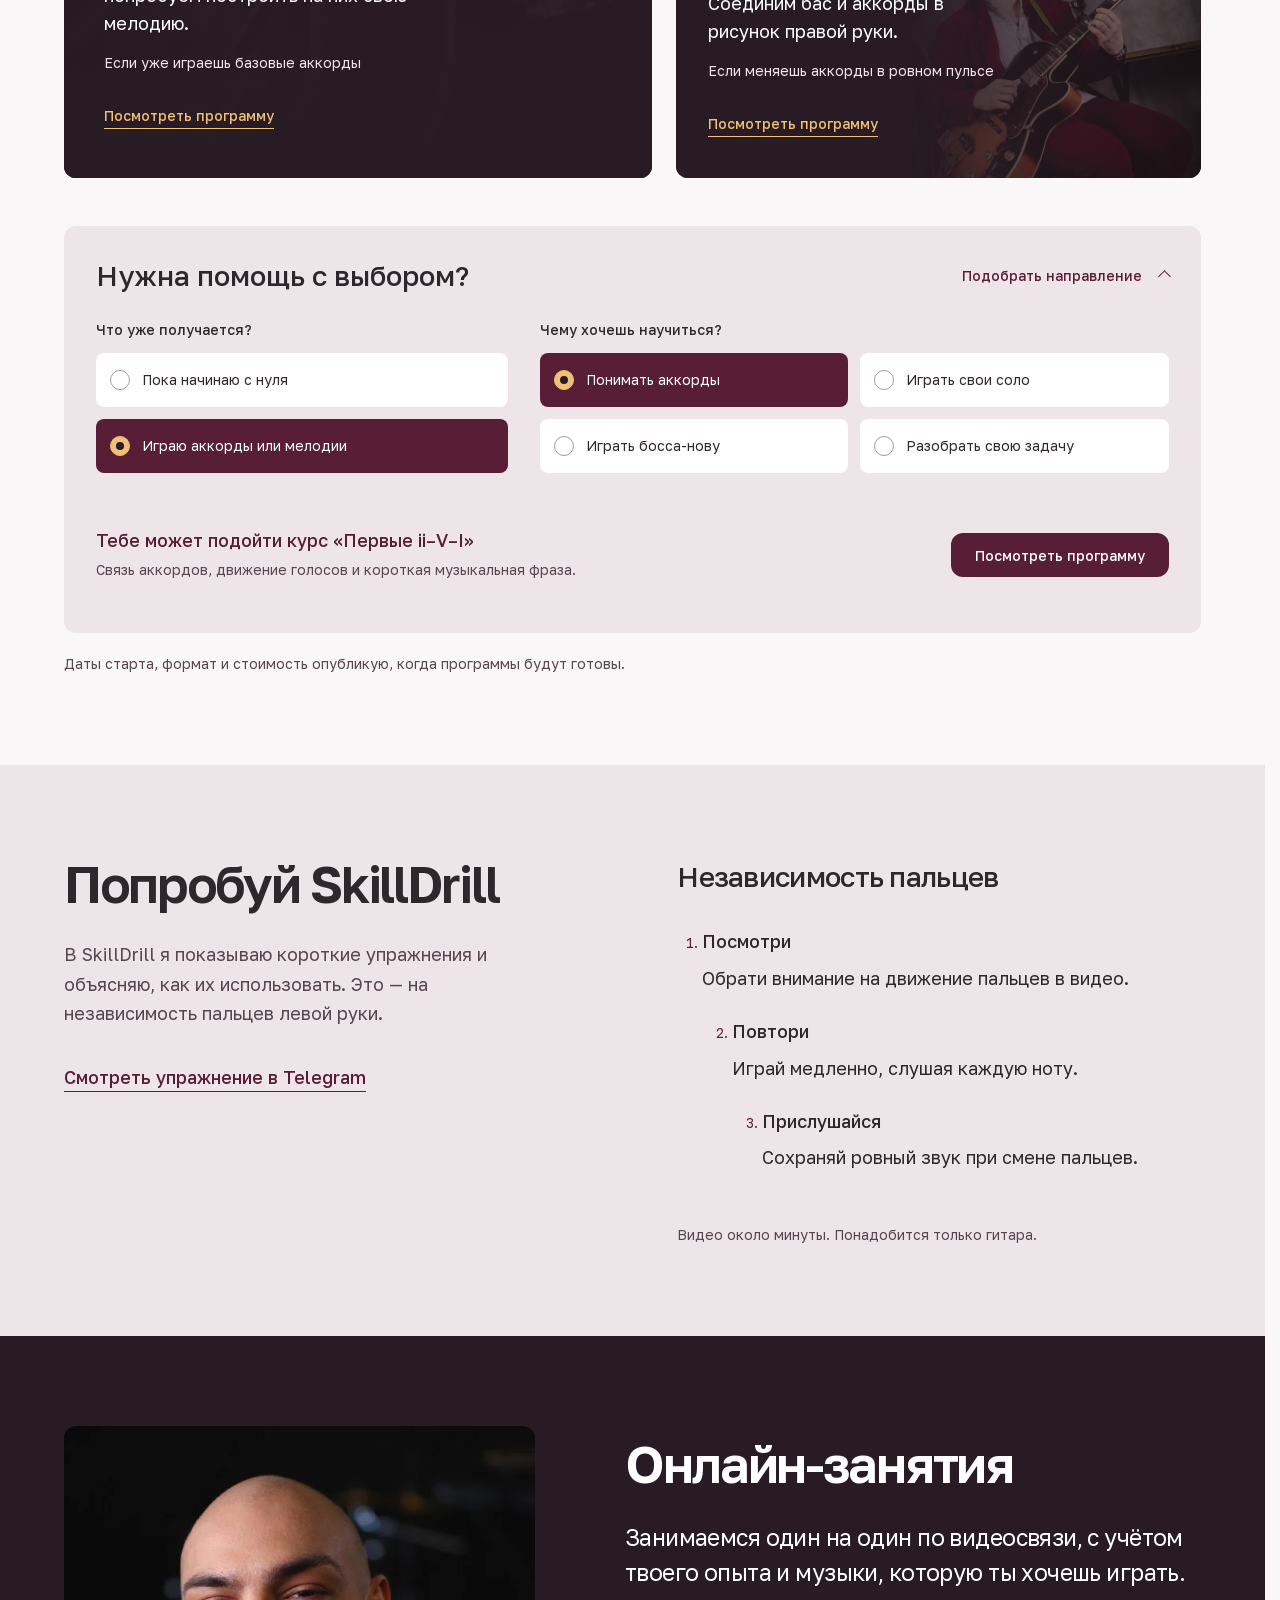
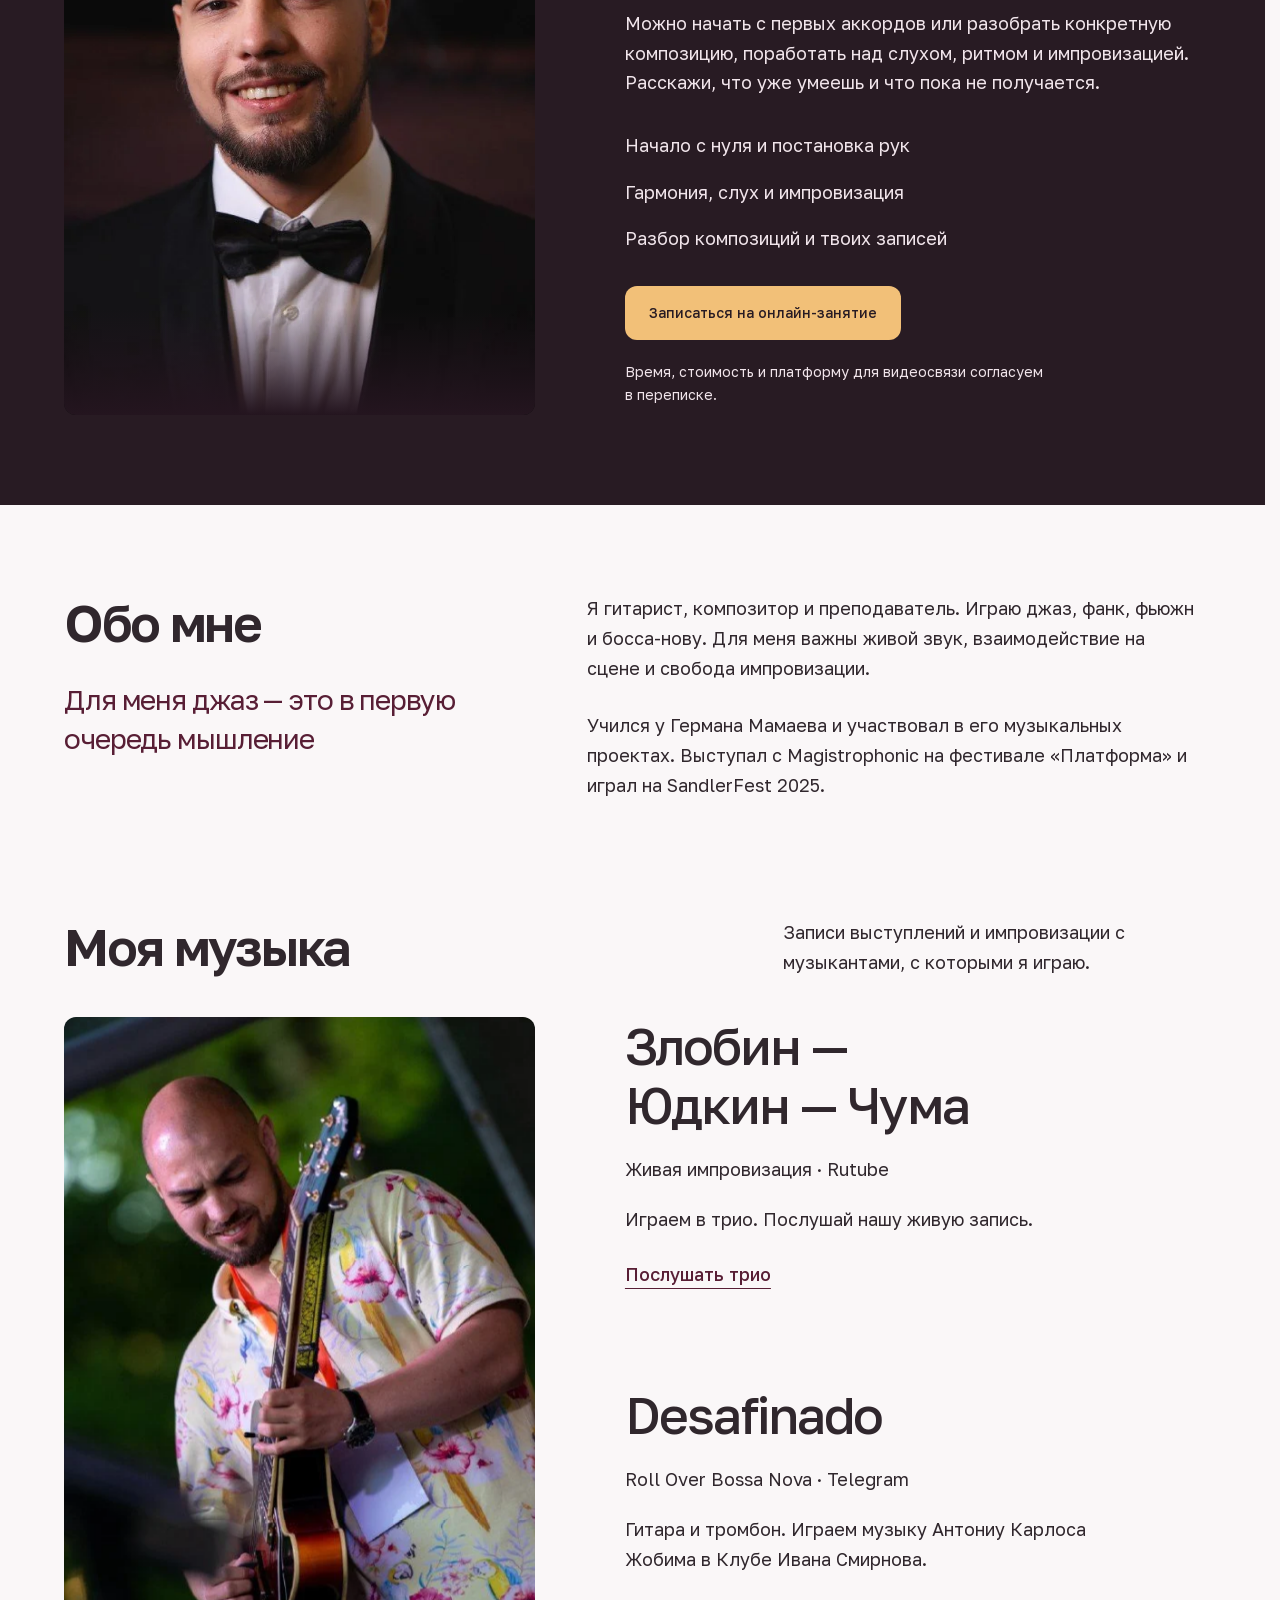
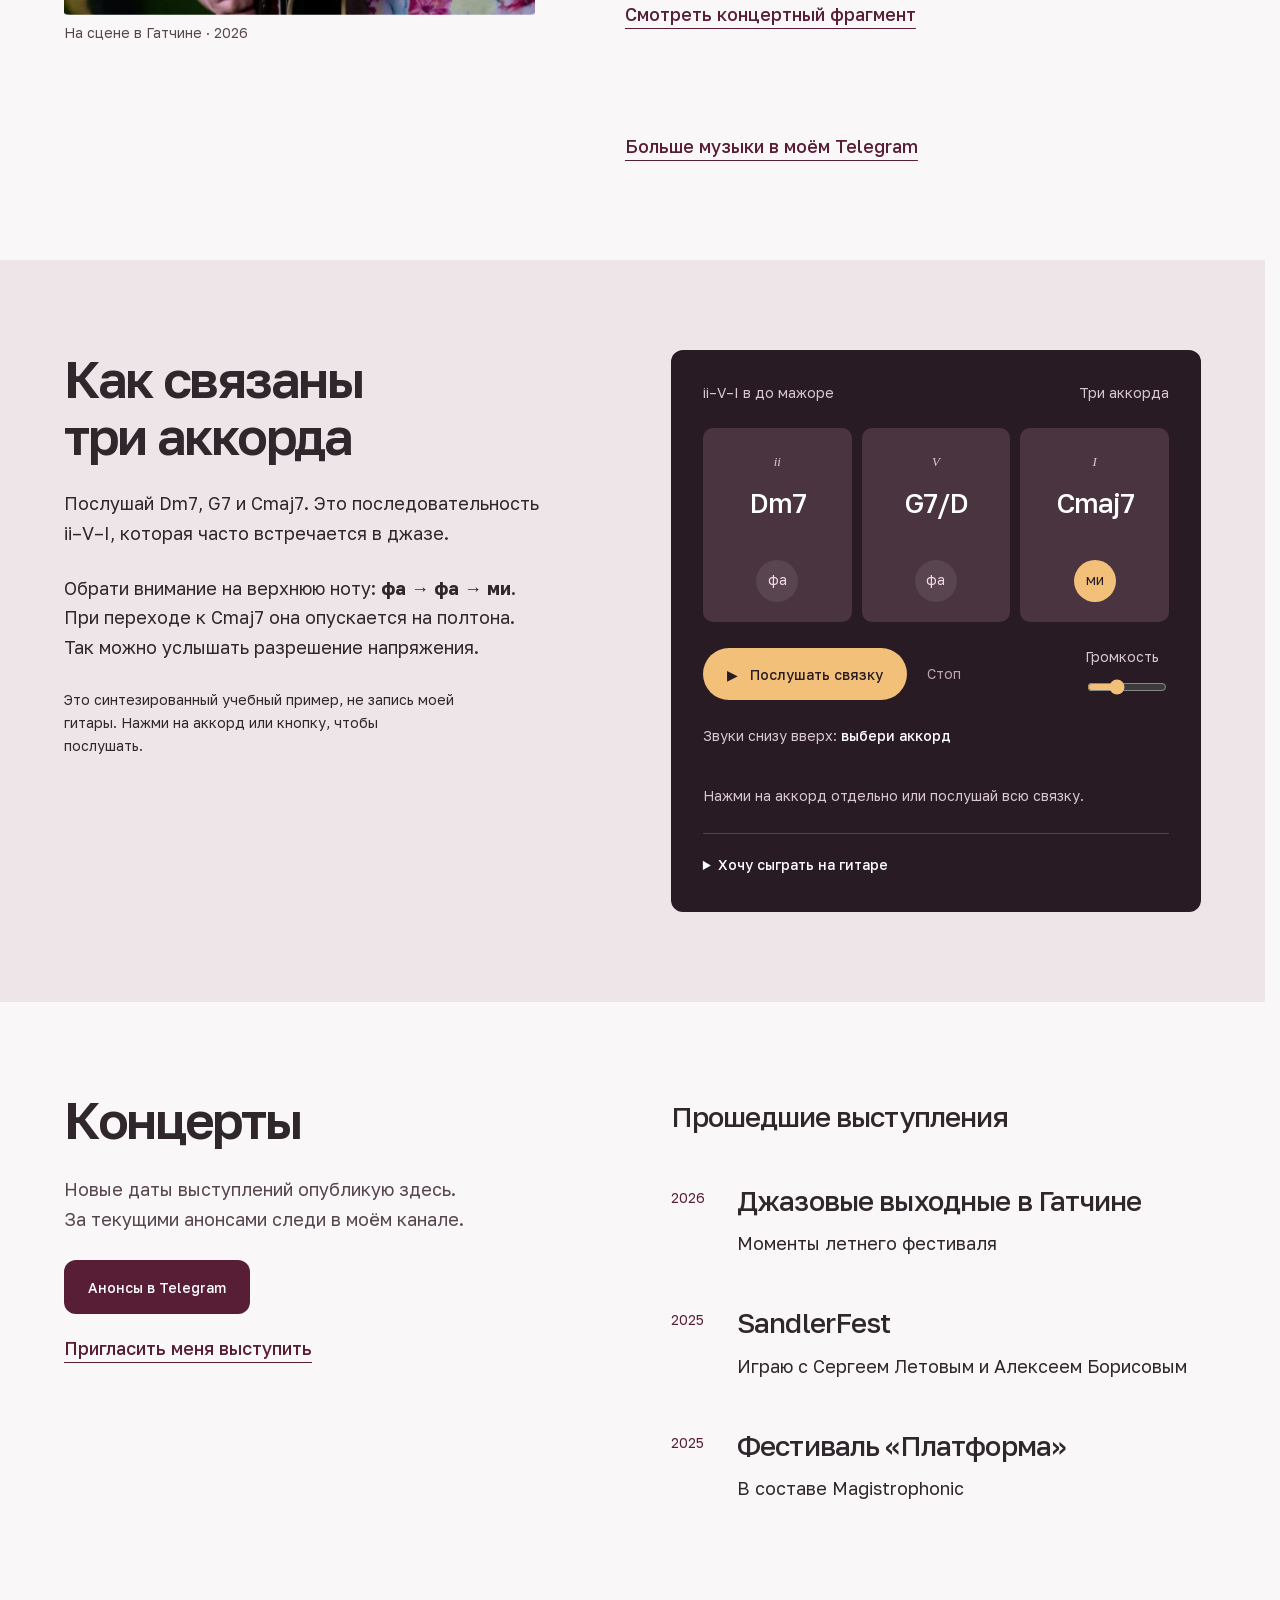
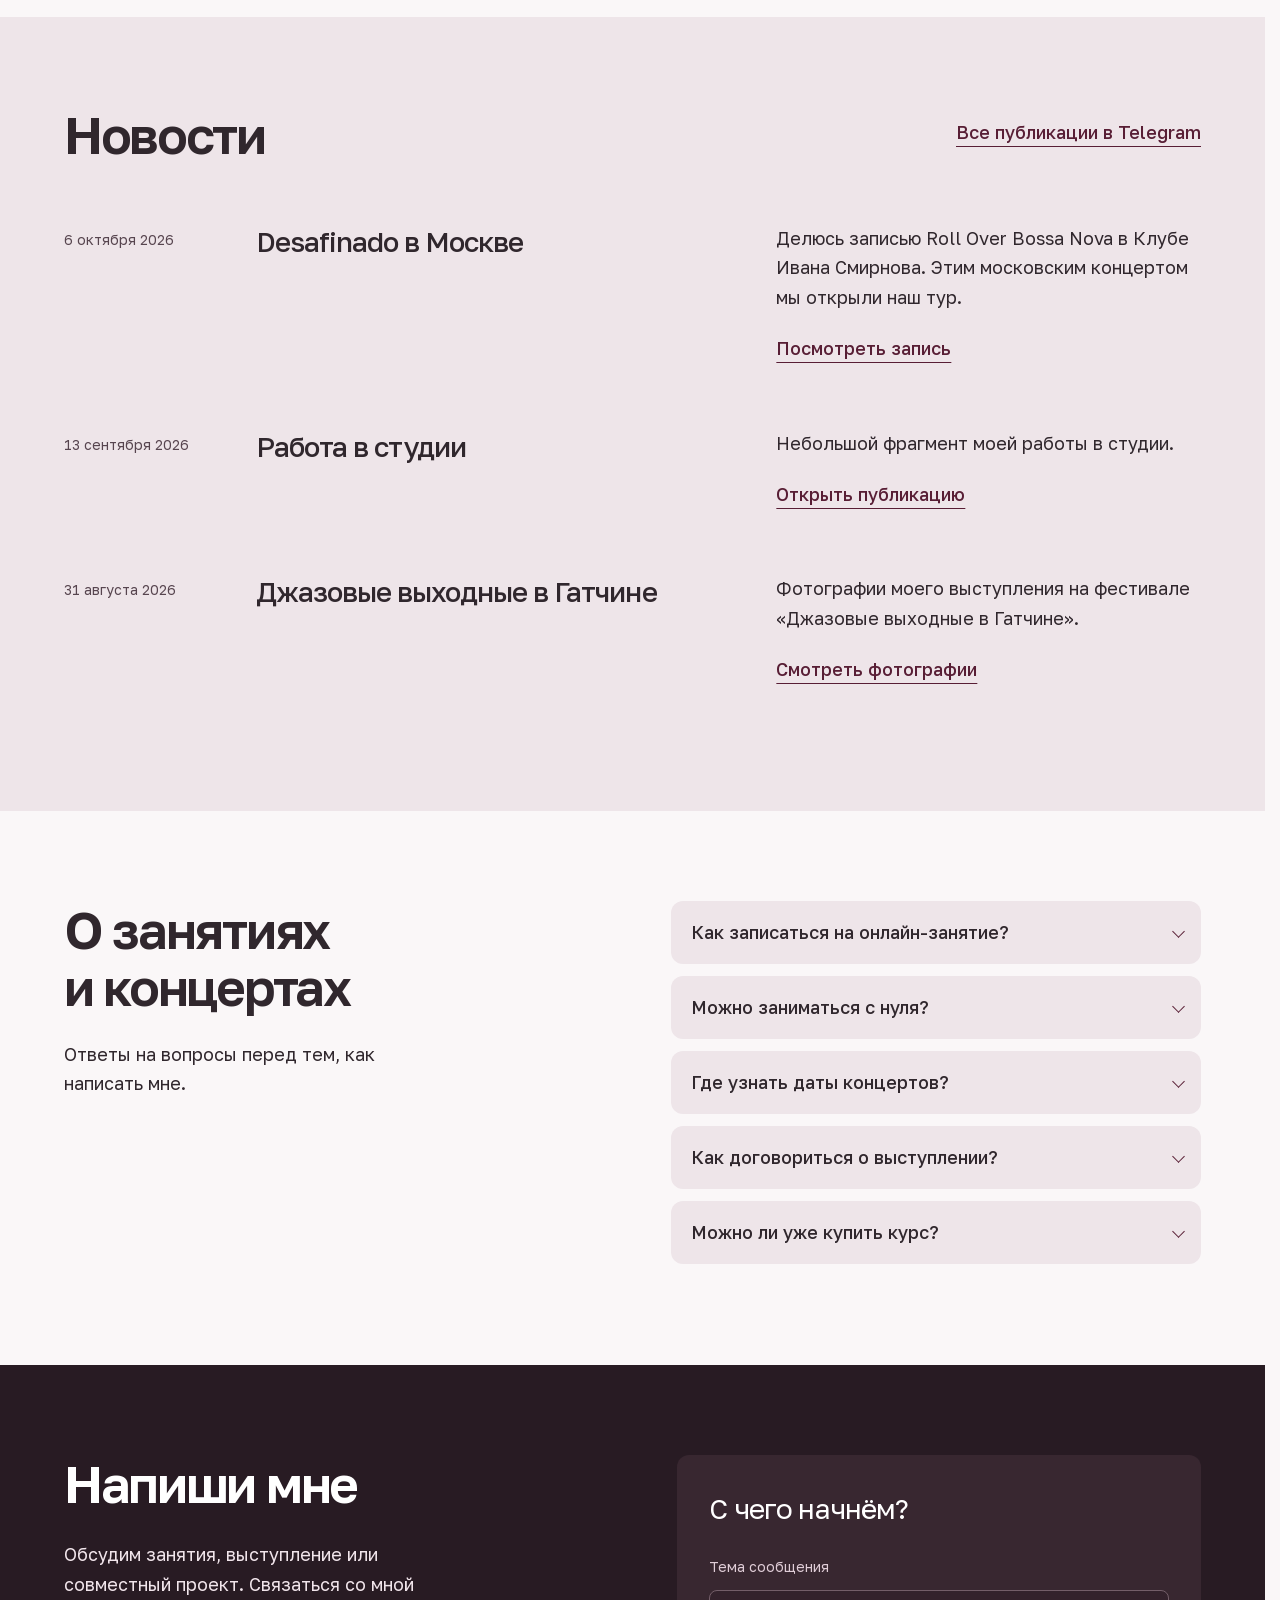
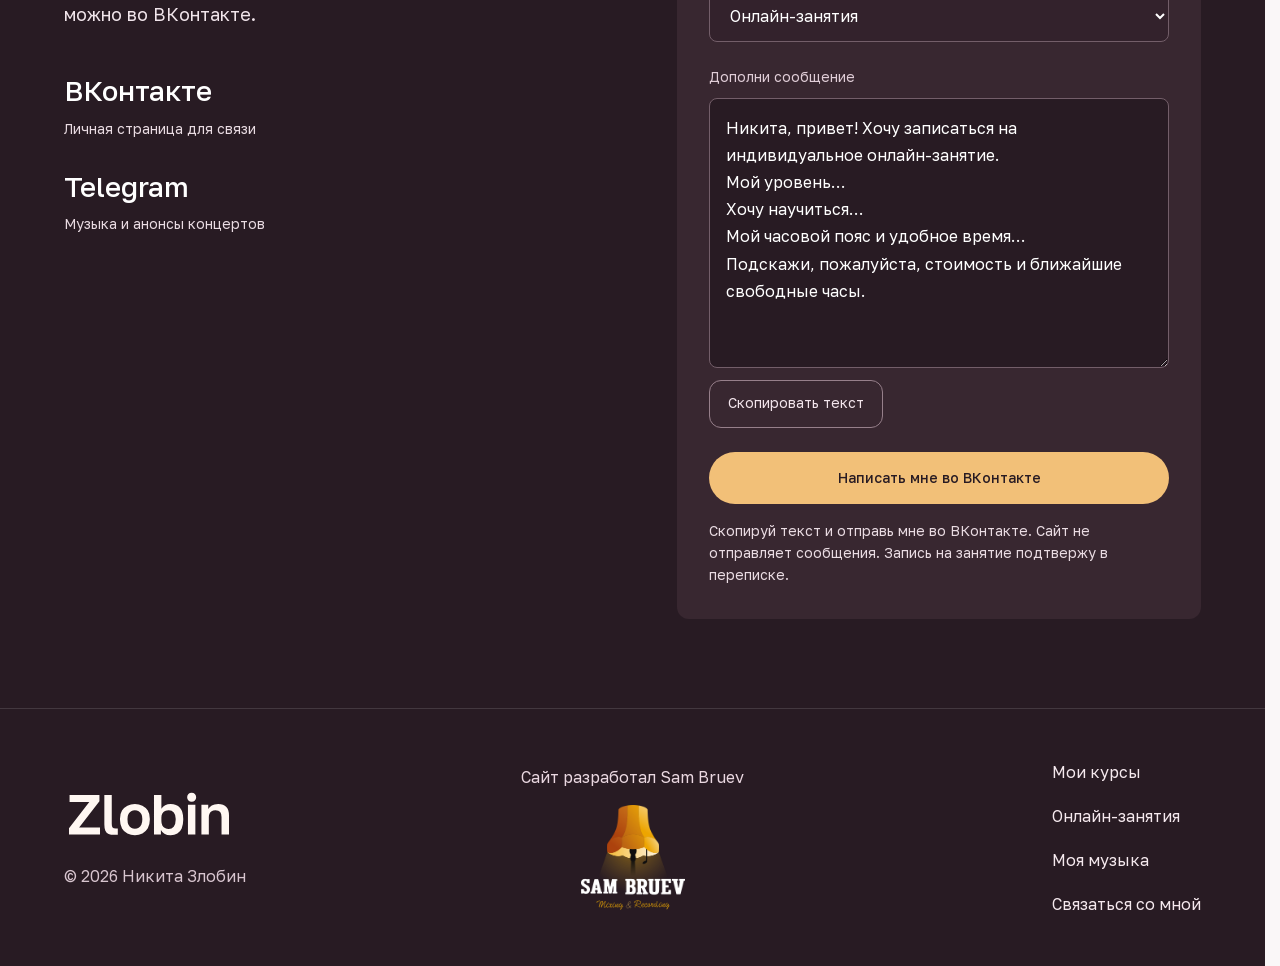
==== commit bd0152ae: "Remove oversized hero height and preserve the guitar framing" ====
--- a/docs/index.html
+++ b/docs/index.html
@@ -11,7 +11,7 @@
 <meta property="og:type" content="website">
 <title>Никита Злобин — гитарист, композитор, преподаватель | Zlobin Music</title>
 <link rel="icon" href="assets/favicon.svg?v=wordmark-20261019" type="image/svg+xml">
-<link rel="stylesheet" href="styles.css?v=footer-layout-20261019">
+<link rel="stylesheet" href="styles.css?v=hero-spacing-20261019">
 <script src="site.js?v=transitions-20261019" defer></script>
 <script src="app.js?v=pathways-20261018" defer></script>
 </head>
--- a/docs/styles.css
+++ b/docs/styles.css
@@ -551,11 +551,12 @@
 /* Photograph: right two thirds. Fade spans 33.333–57.633% (24.3vw, three times 8.1vw). */
 @media(min-width:901px){
  .artist-opening{position:relative}
- .opening-layout{display:flex;align-items:center;max-width:none;height:max(660px,70.1vw);padding:50px 0 50px 5vw;margin:0}
+ .opening-layout{display:flex;align-items:center;max-width:none;height:auto;padding:48px 0 48px 5vw;margin:0}
  .opening-copy{position:relative;z-index:1;width:27vw;max-width:500px;padding:0}
  .opening-copy h1{font-size:clamp(72px,7vw,108px)}
  .opening-portrait{position:absolute;inset:0 0 0 auto;width:66.666667%;height:100%;max-width:none;aspect-ratio:auto;mask-image:linear-gradient(90deg,transparent 0%,#0000000d 5%,#00000040 12%,#000000a6 22%,#000000eb 30%,#000 36.45%);mask-composite:add}
- .opening-portrait img{object-position:50% 52%}
+ .opening-portrait{container-type:size;background:var(--wine-dark)}
+ .opening-portrait img{position:absolute;inset:0 0 0 auto;width:min(100%,92cqh);height:100%;object-fit:cover;object-position:right 48%;mask-image:linear-gradient(90deg,transparent,#000 18%)}
 }
 @media(min-width:901px) and (max-width:1100px){
  .opening-layout{padding-left:4vw}
@@ -610,7 +611,7 @@
 .opening-actions{gap:12px 24px;margin-top:28px}
 .opening-listen{color:#fff;white-space:normal}
 @media(min-width:901px){
- .opening-layout{height:auto;min-height:max(660px,70.1vw);align-items:flex-start;padding-top:clamp(64px,10svh,120px);padding-bottom:64px}
+ .opening-layout{height:auto;min-height:clamp(640px,calc(100svh - 84px),760px);align-items:center;padding-block:48px}
  .opening-copy{max-width:500px;width:27vw}
  .opening-copy h1{font-size:var(--type-display)}
 }
